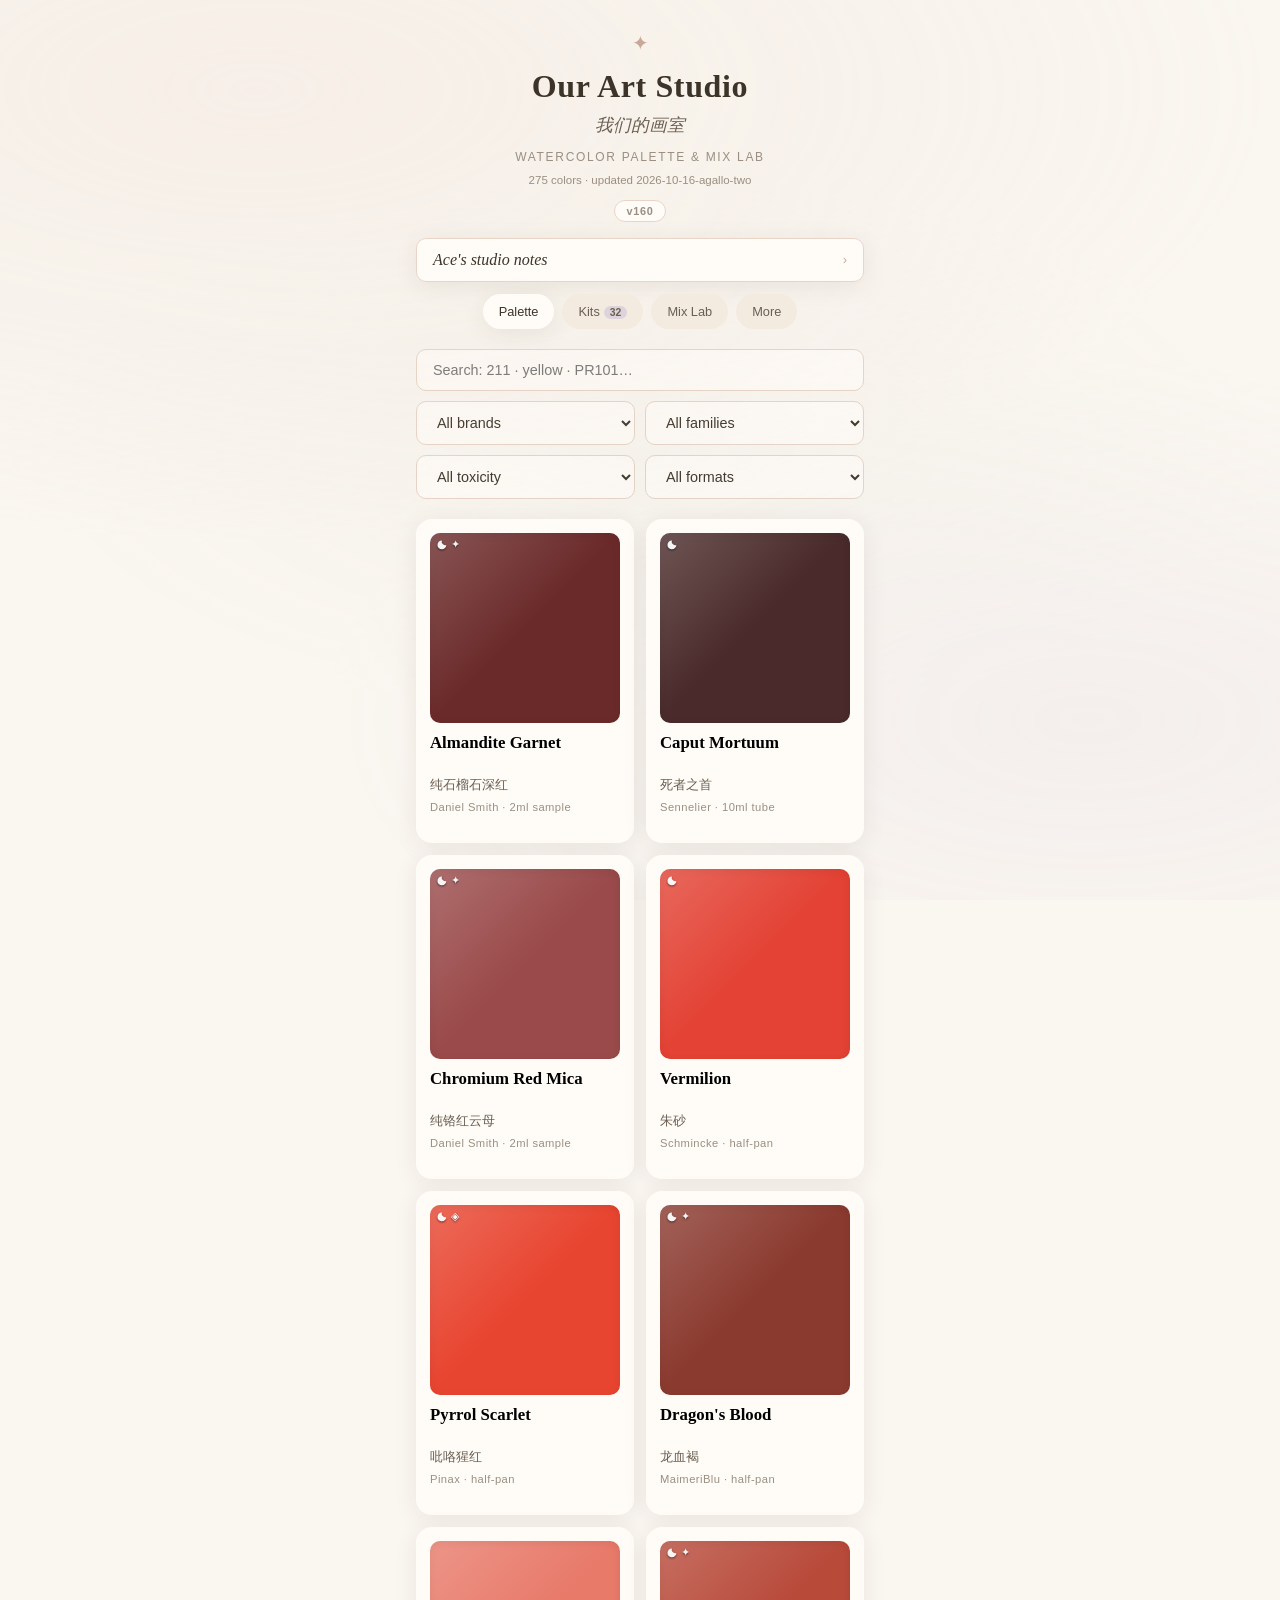
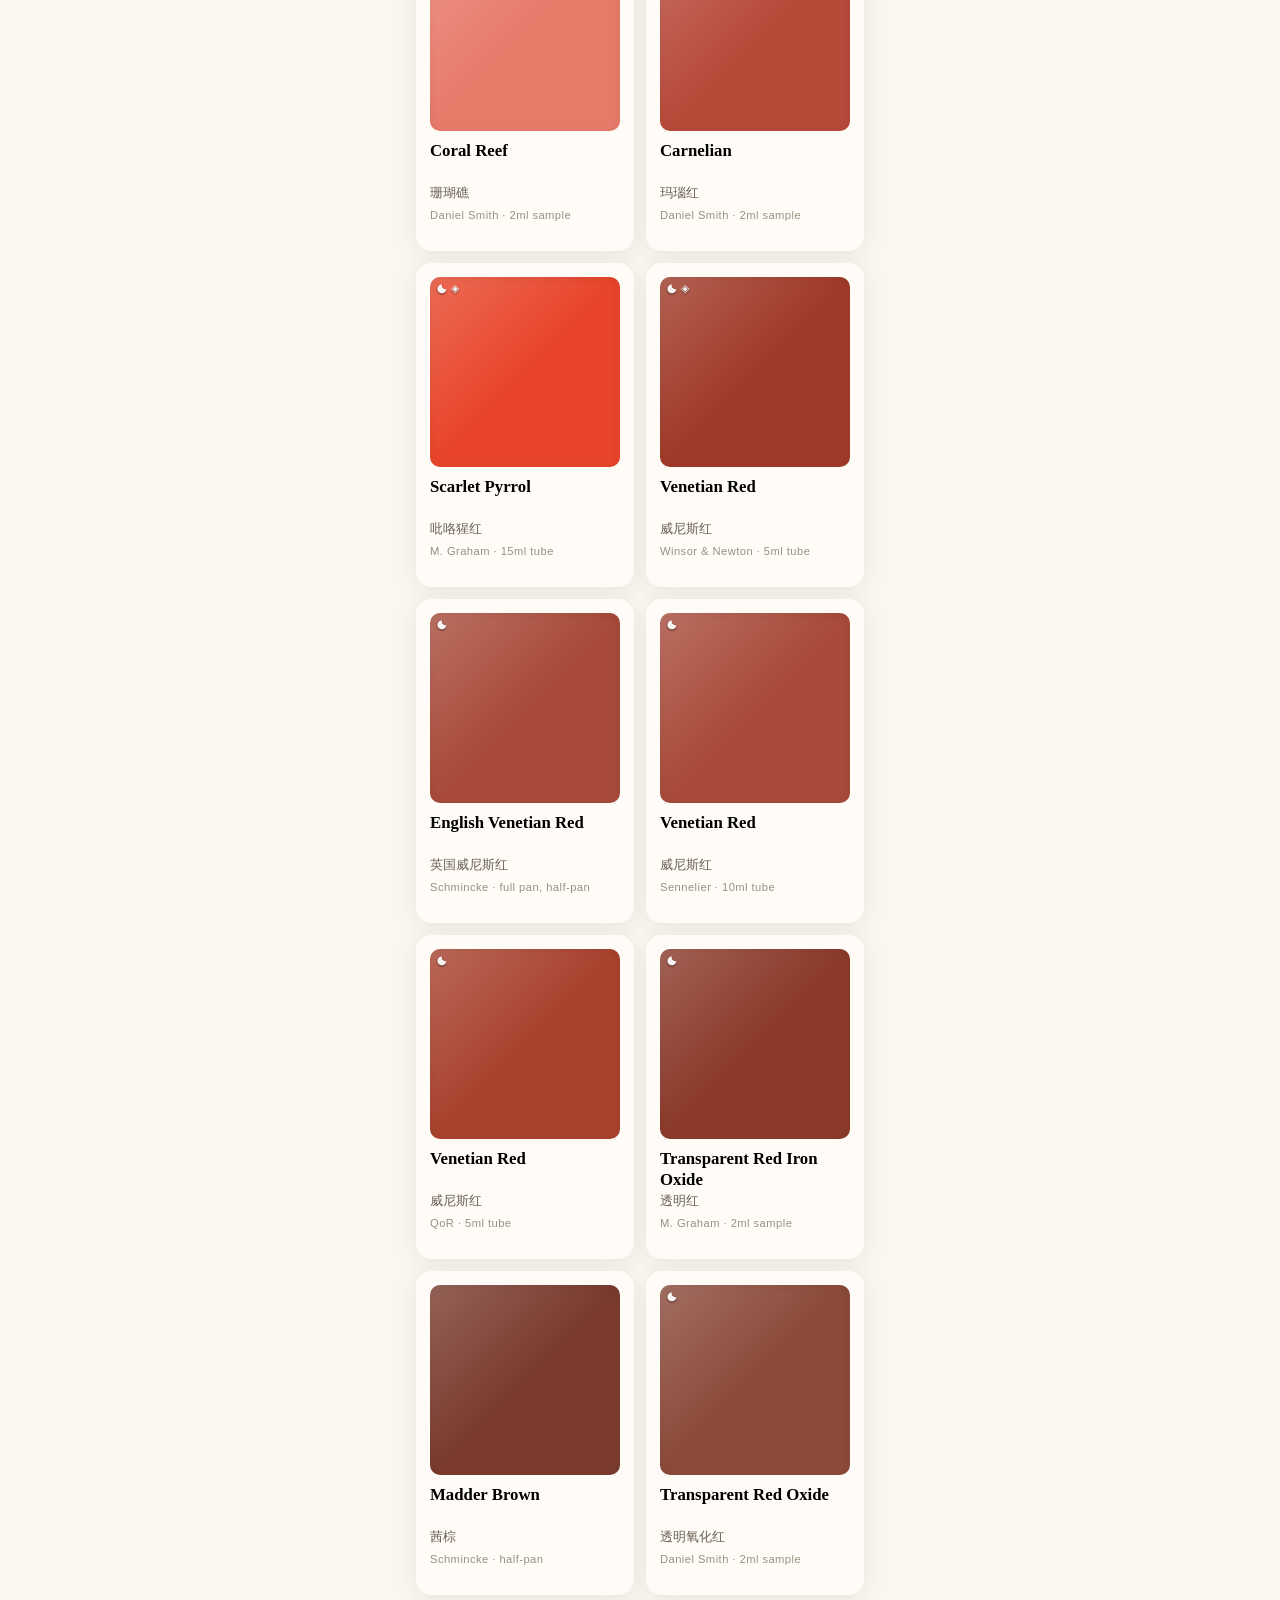
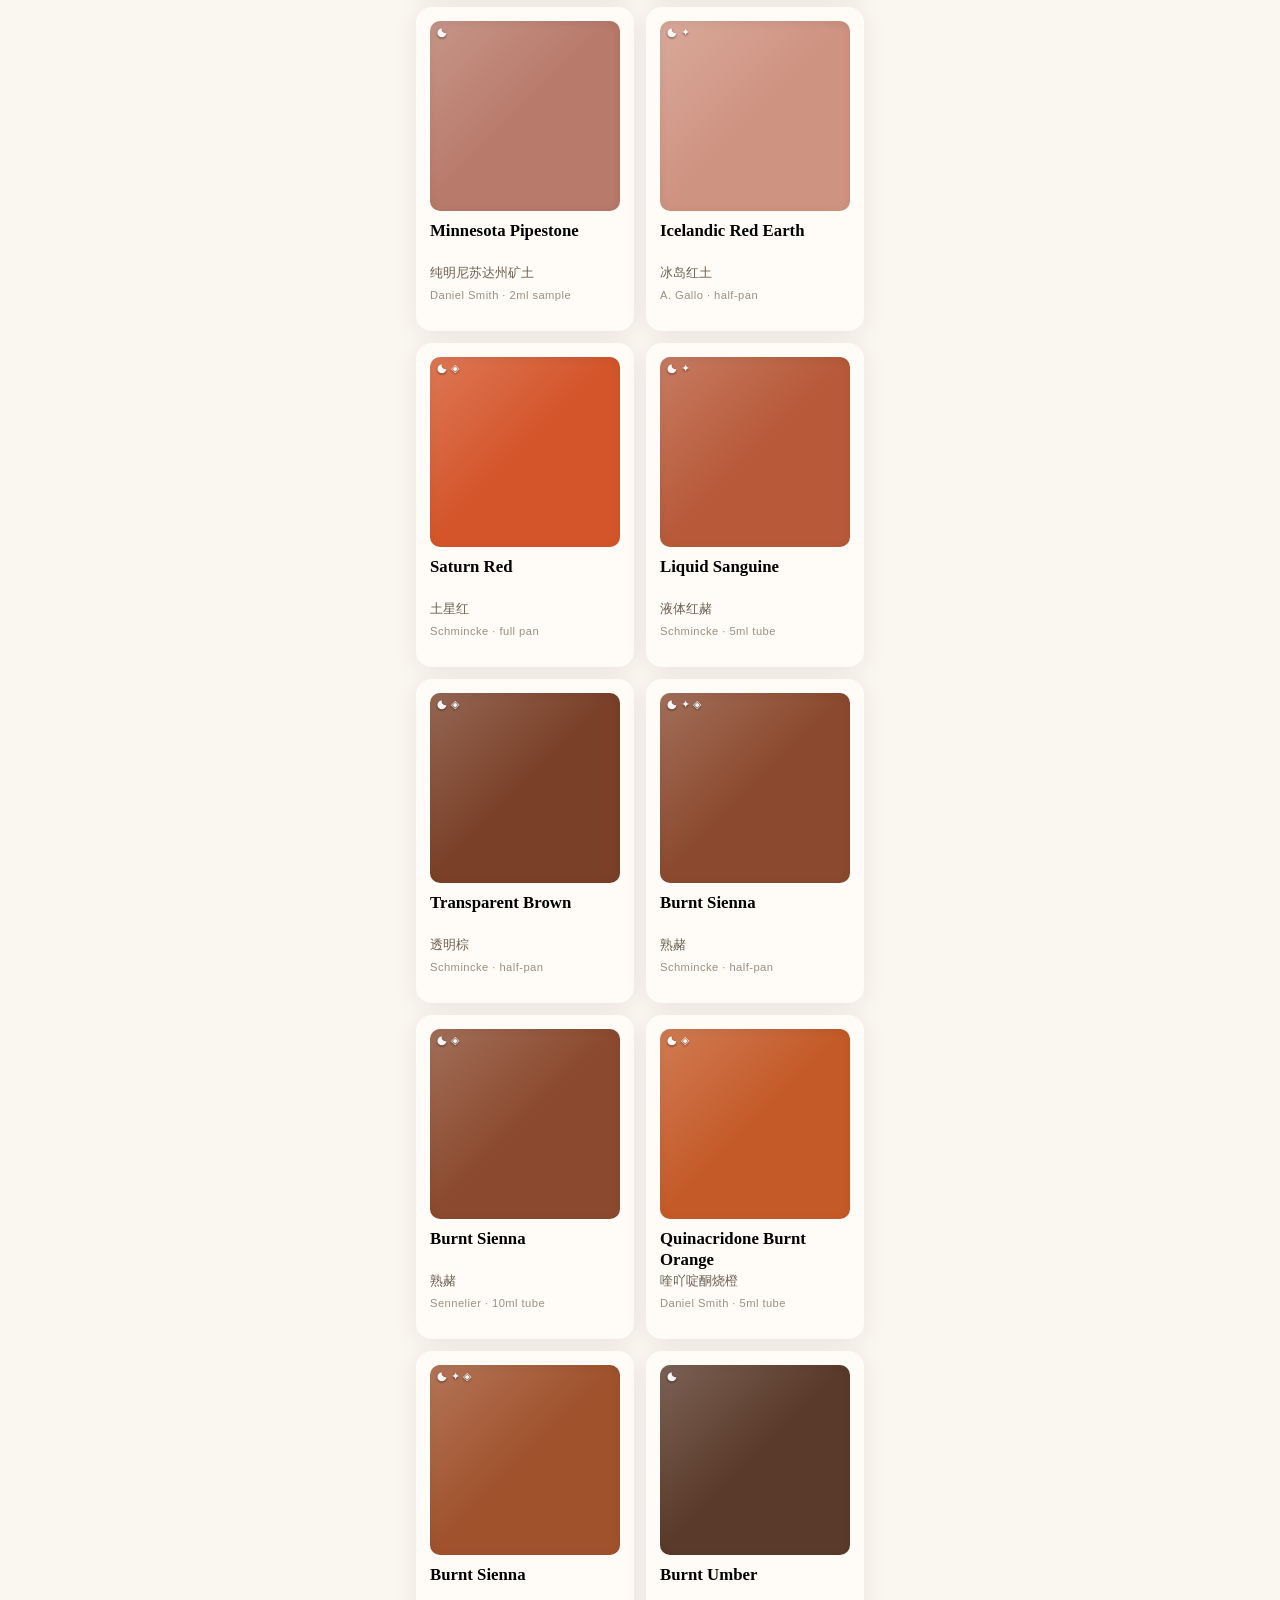
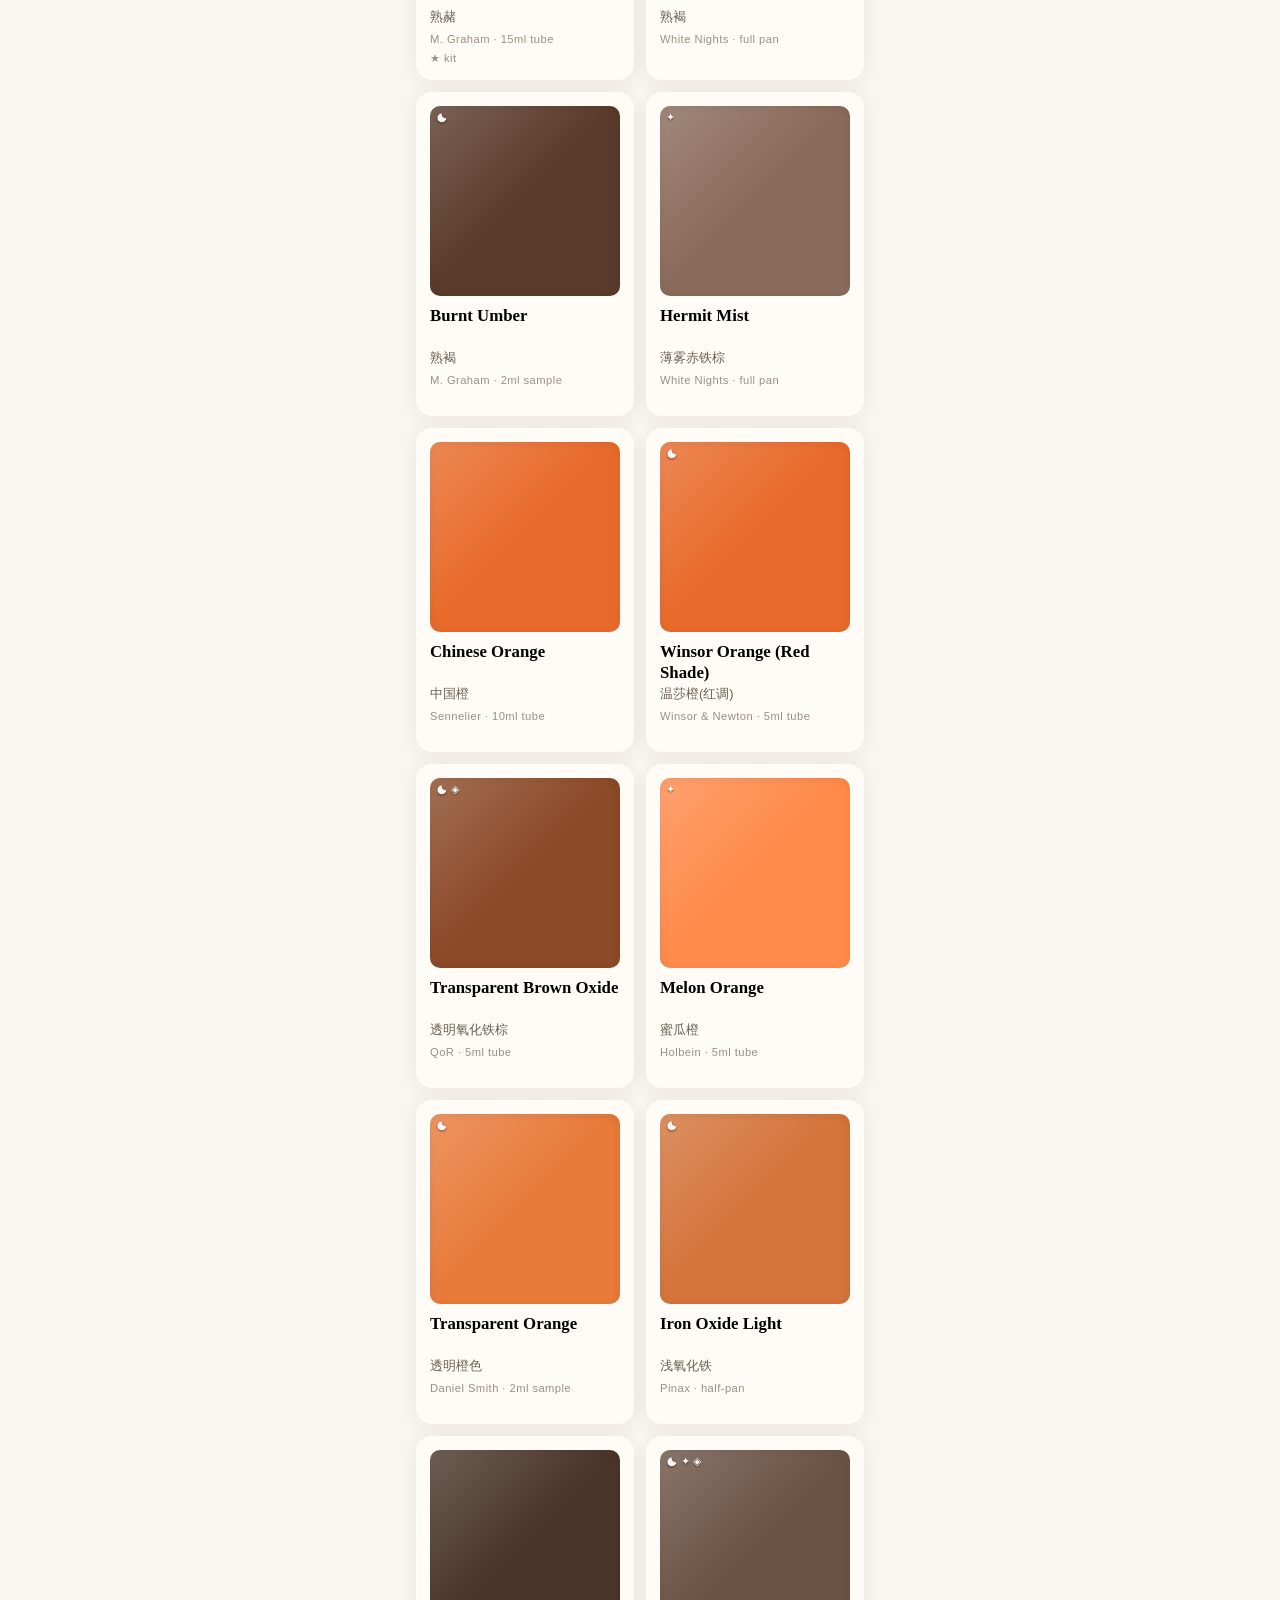
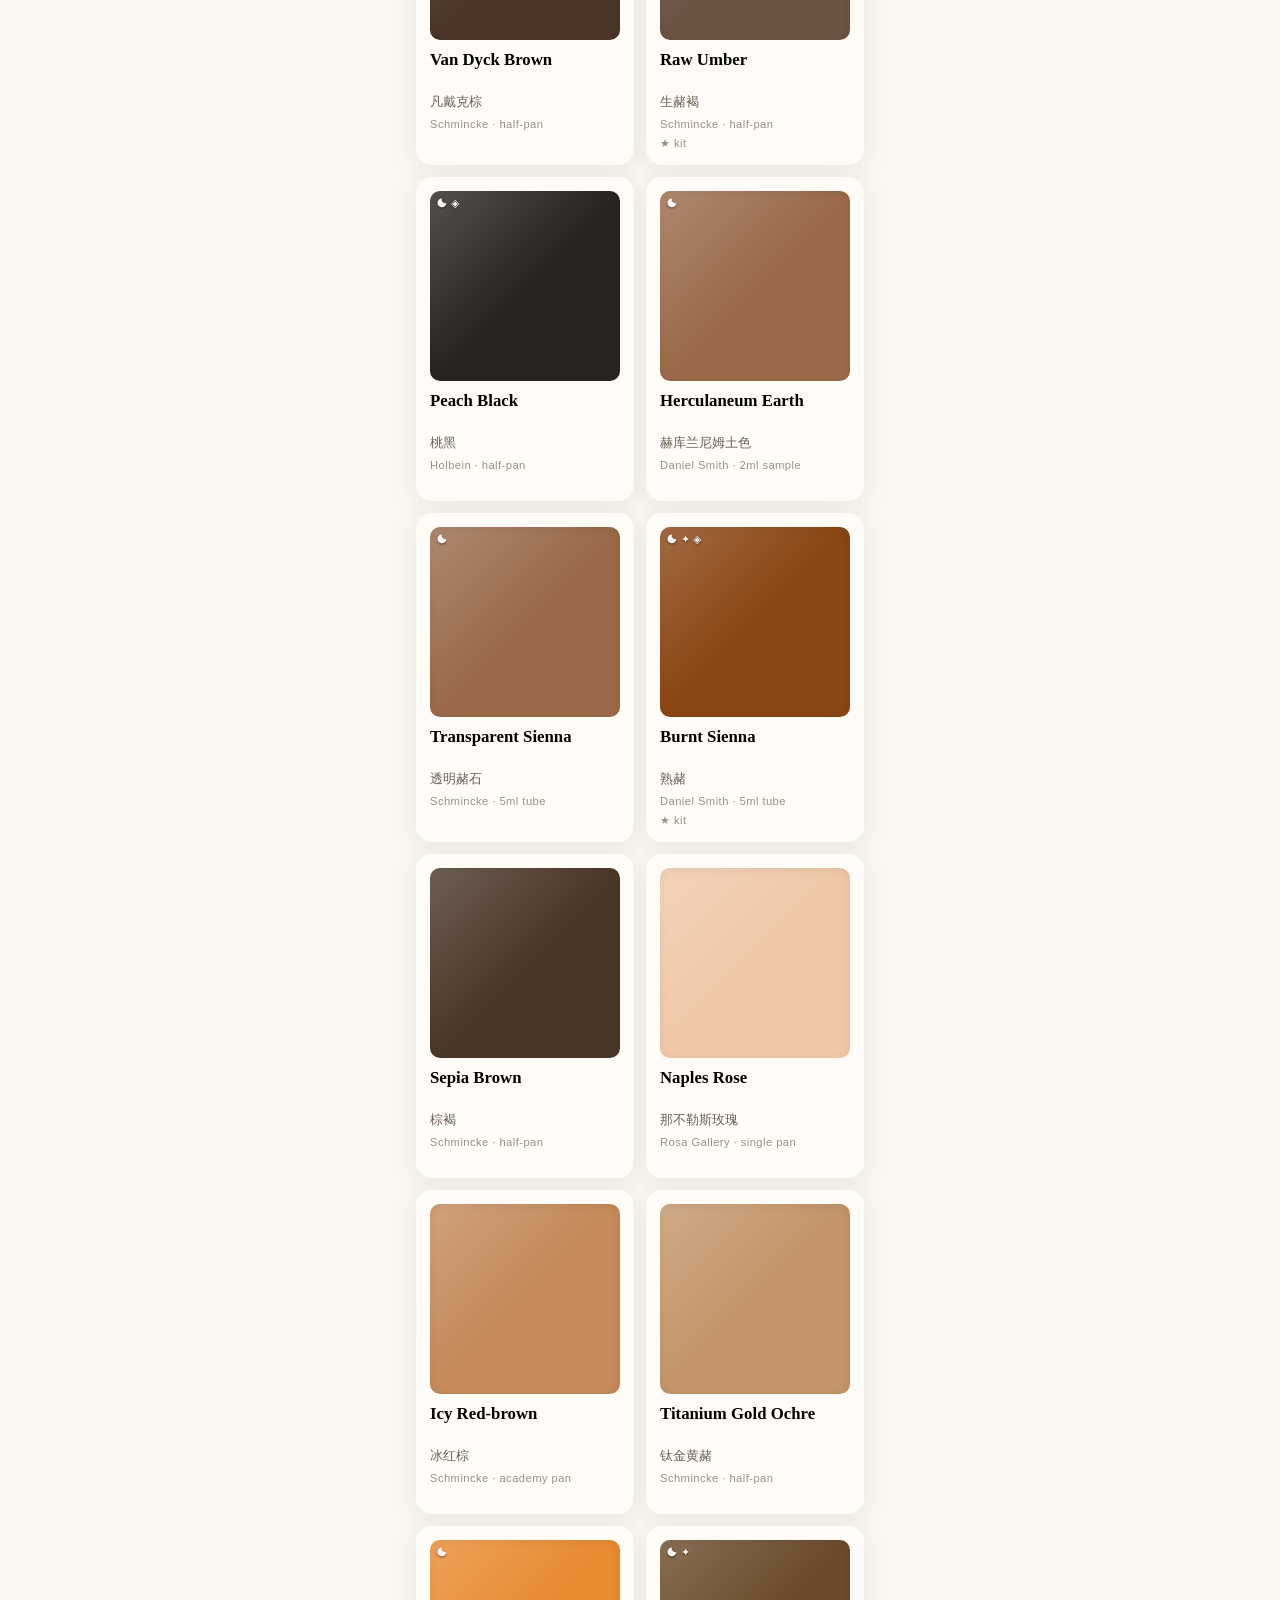
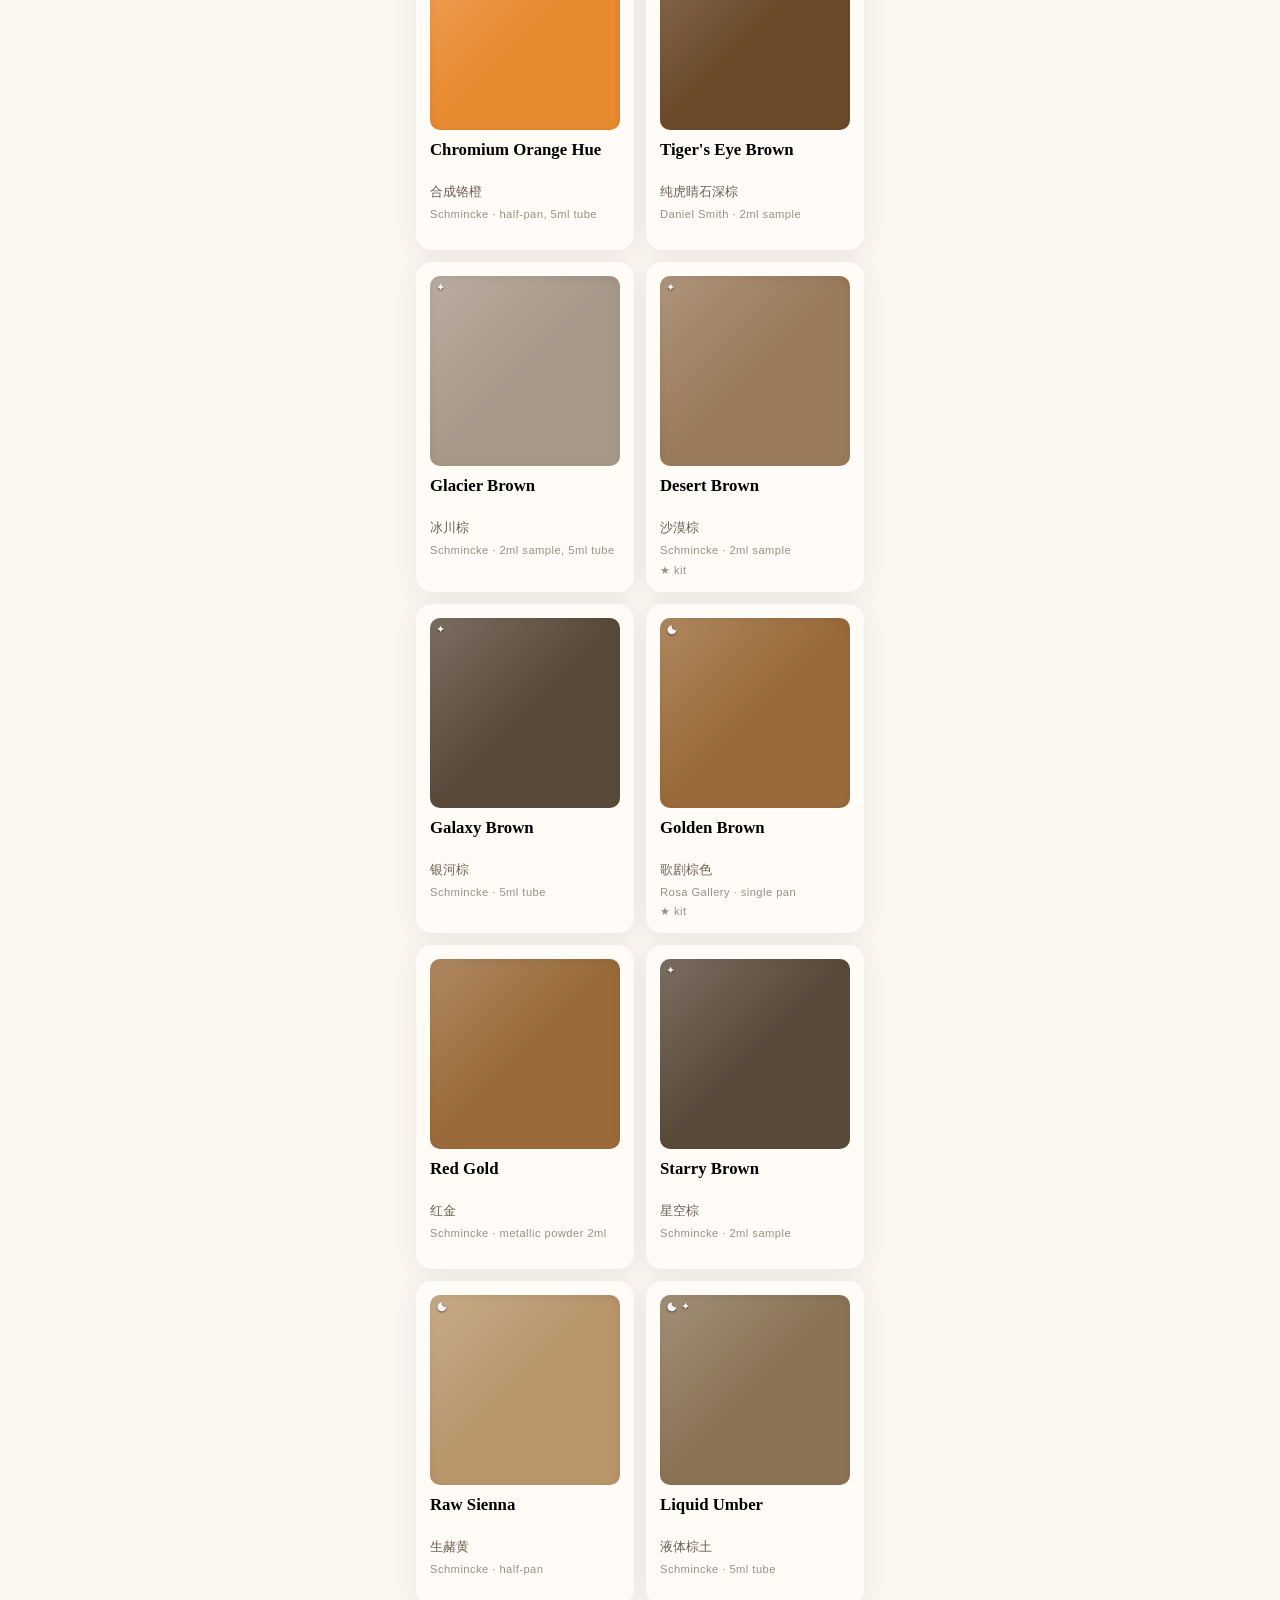
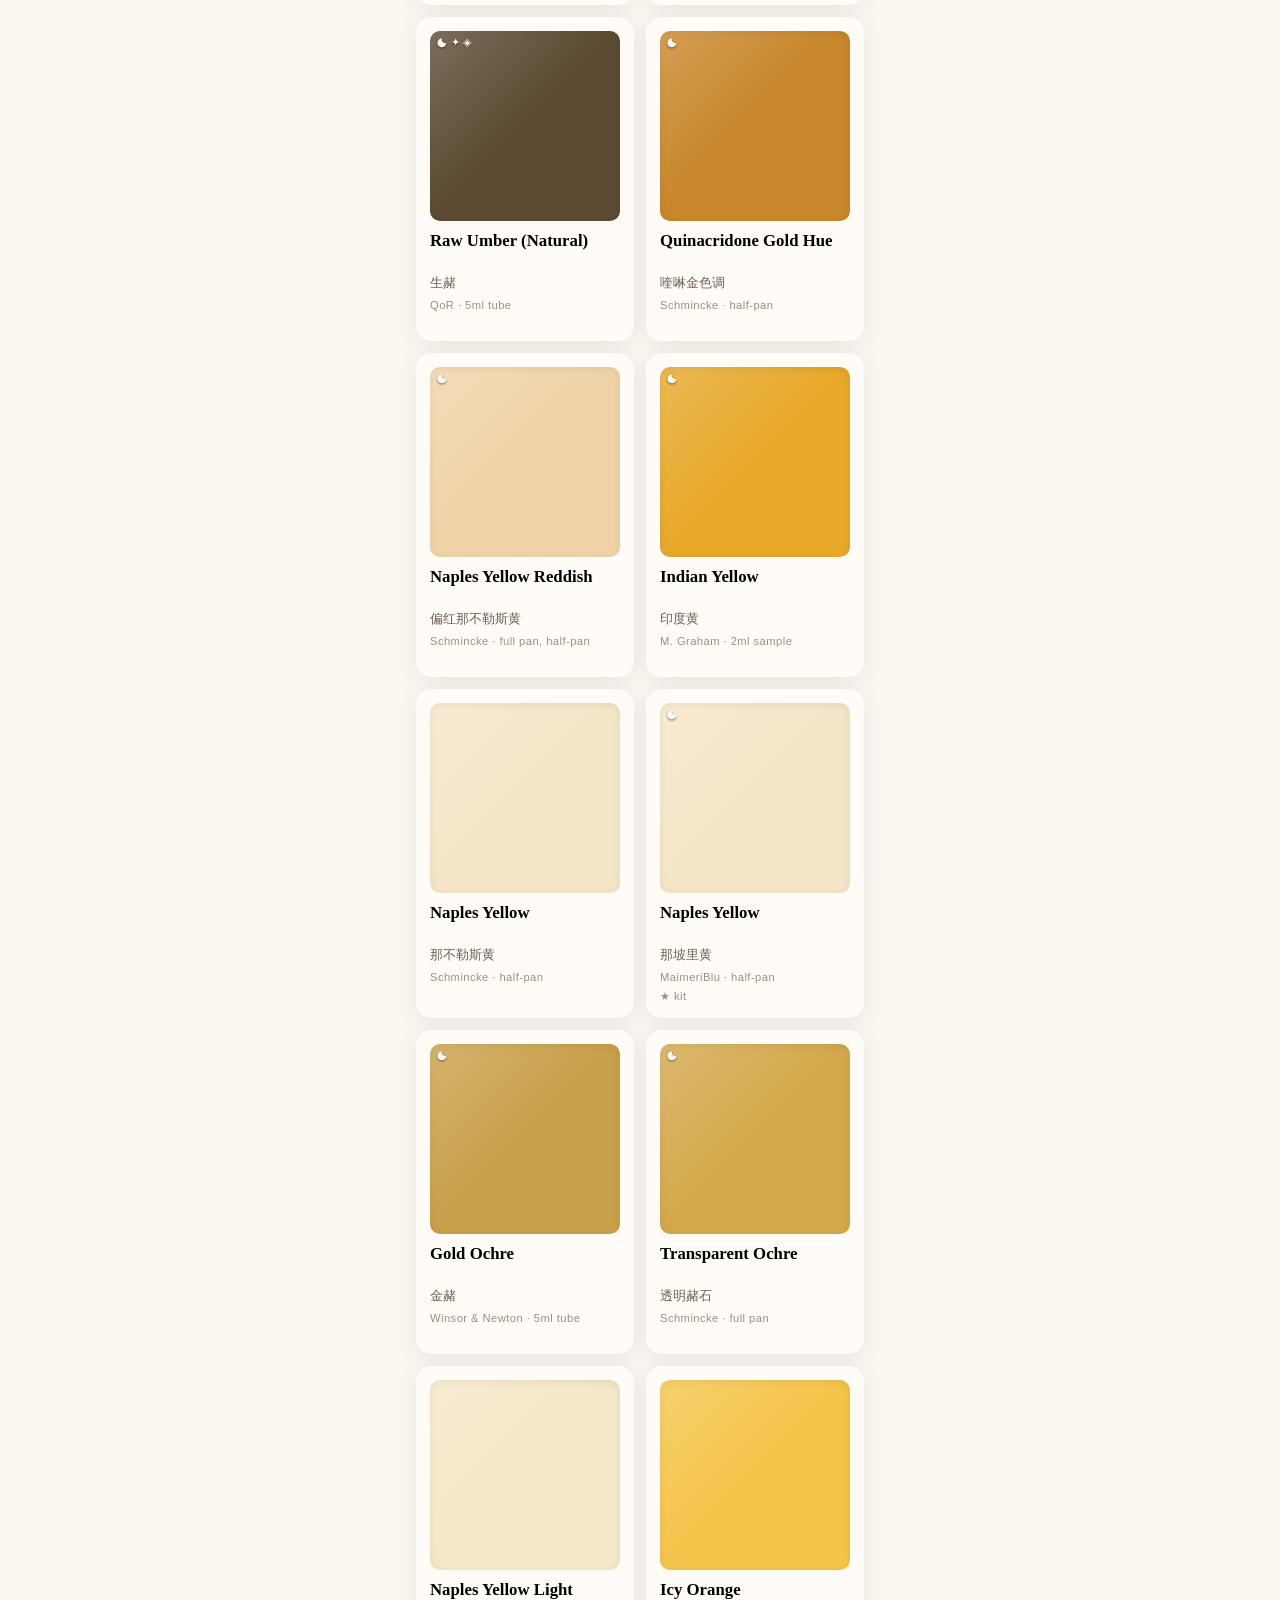
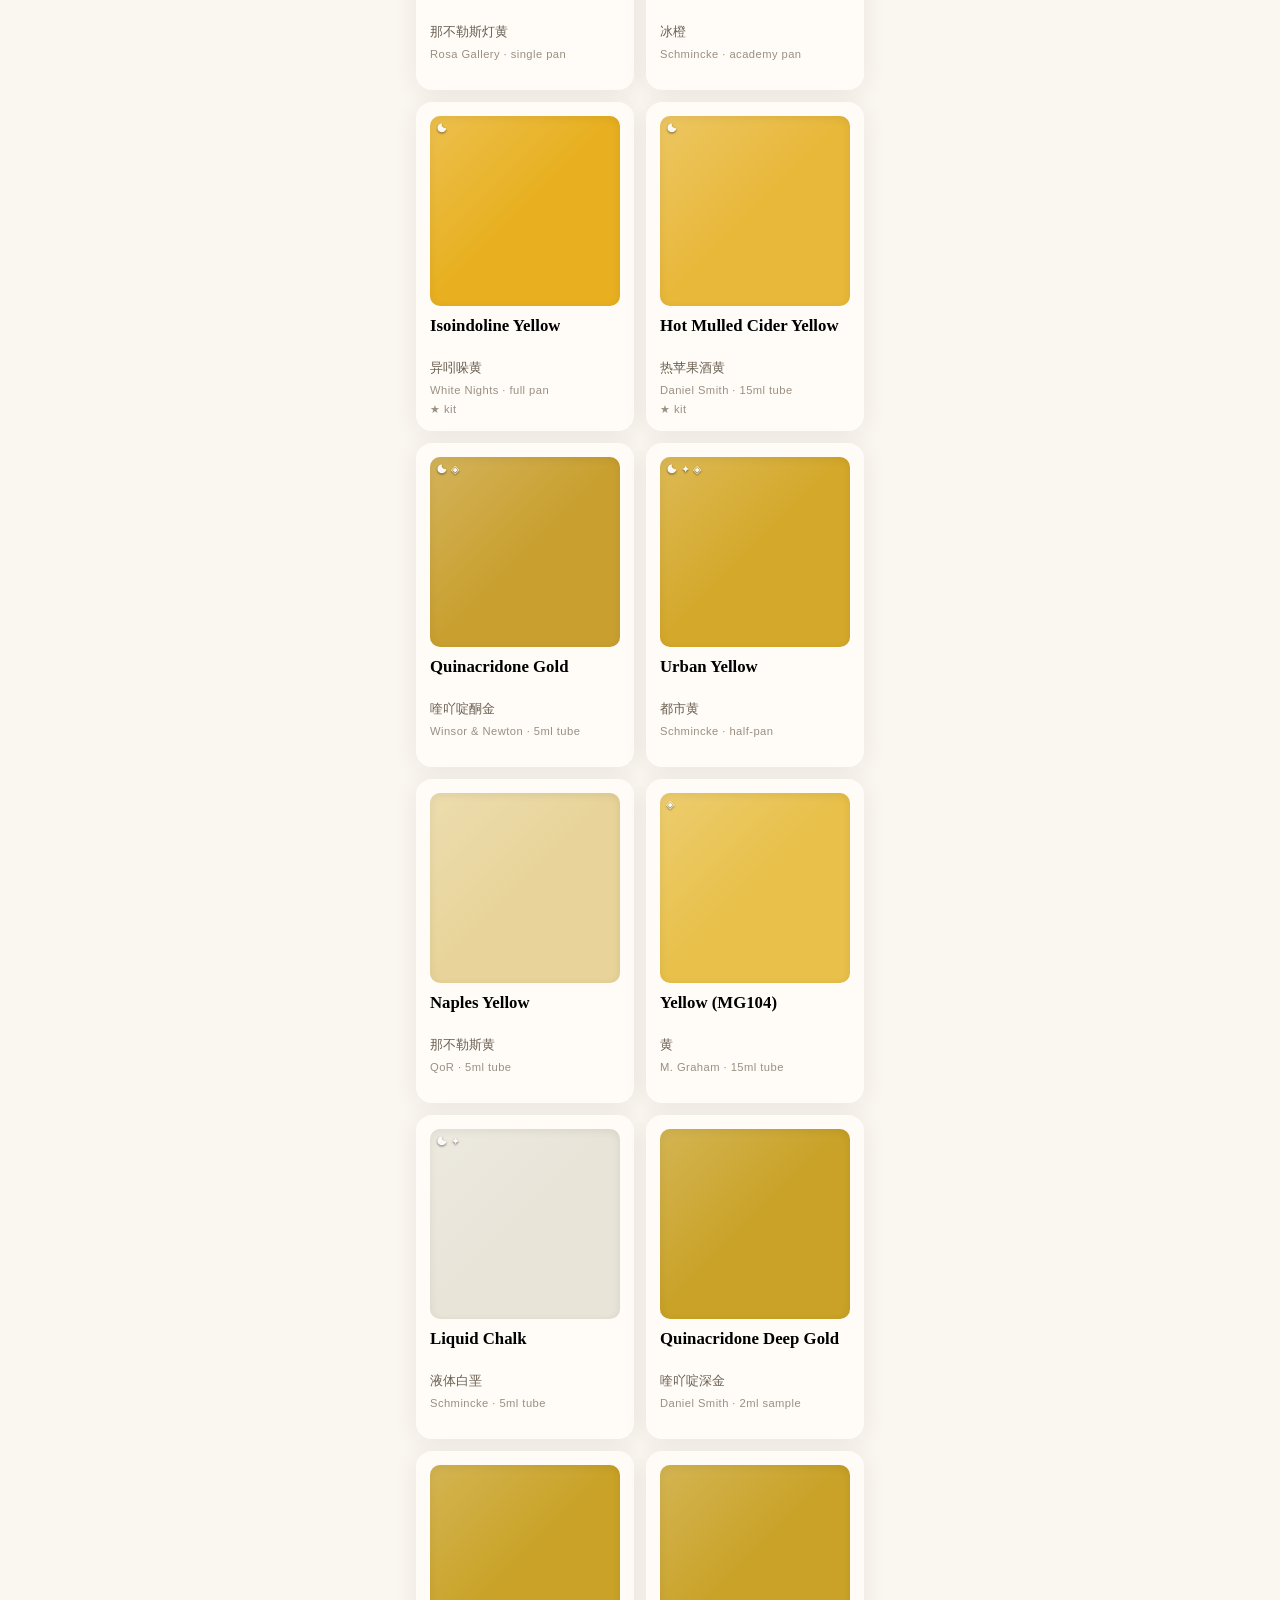
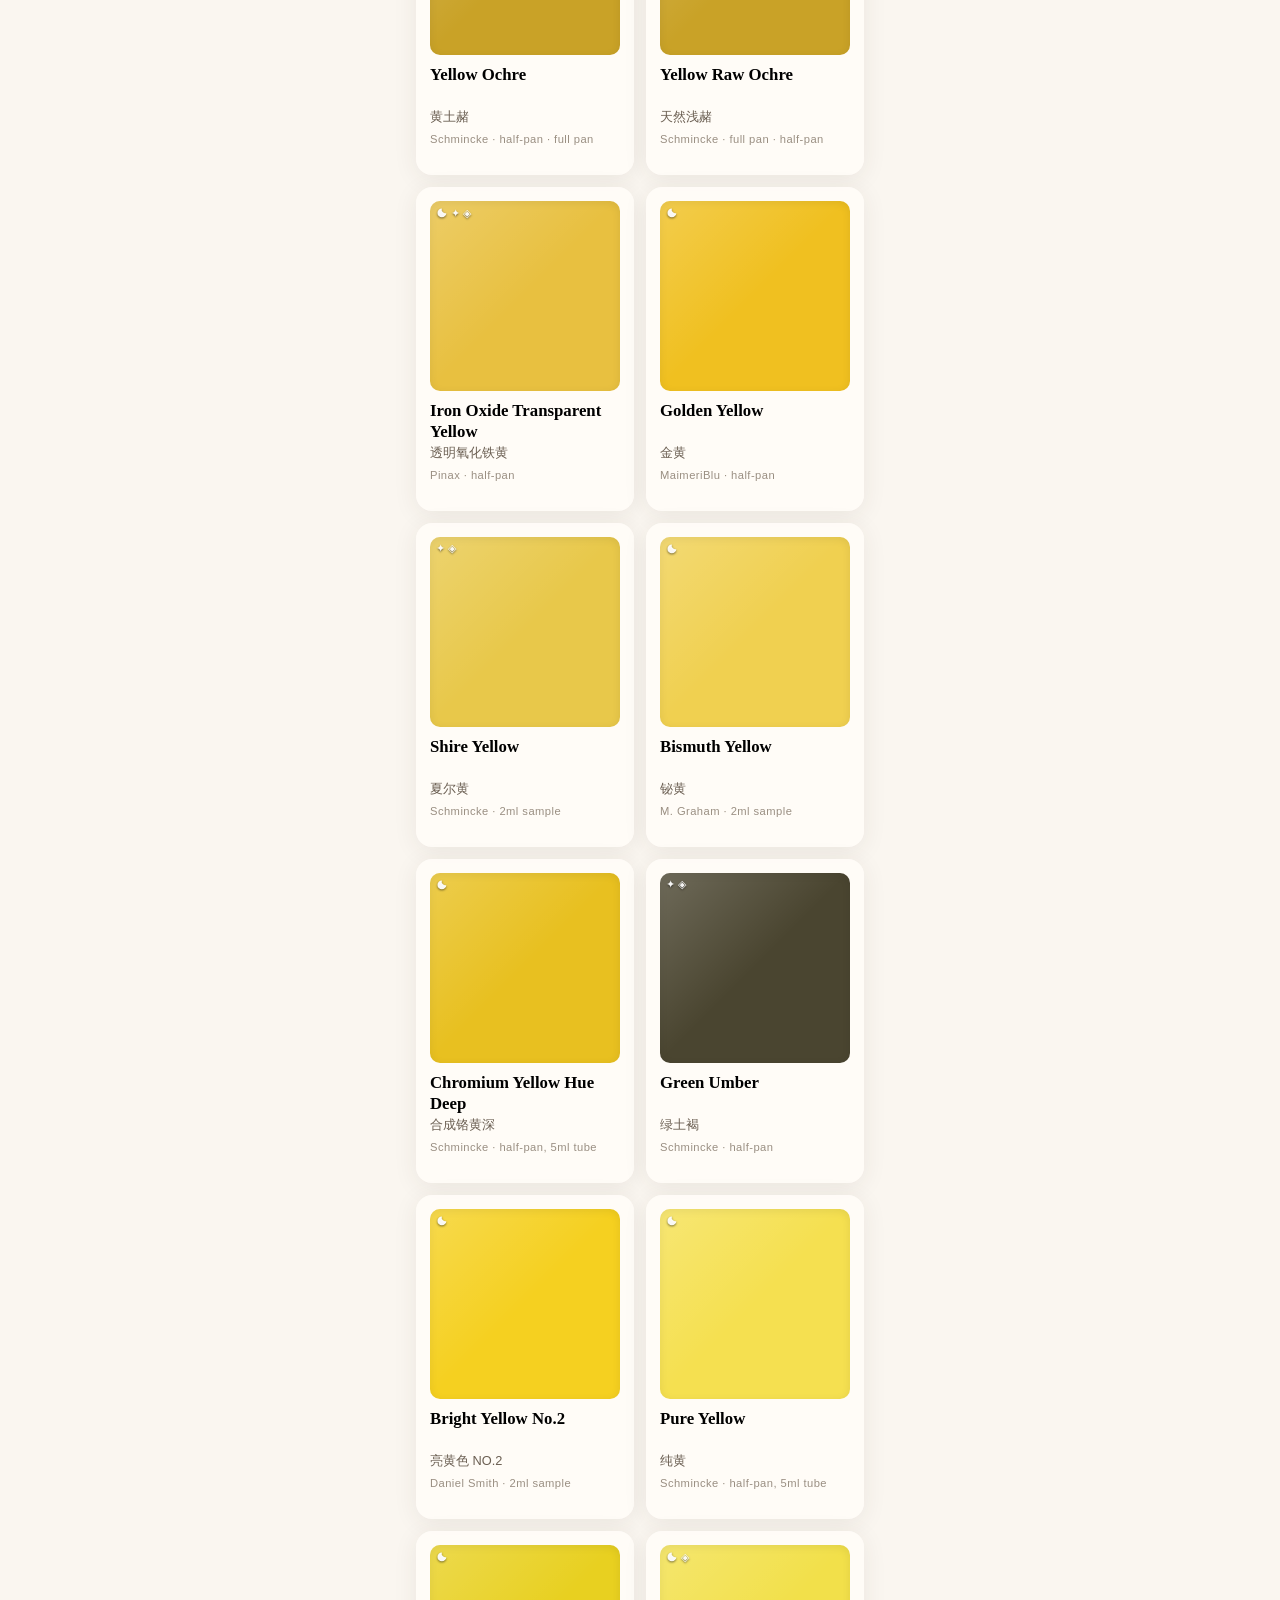
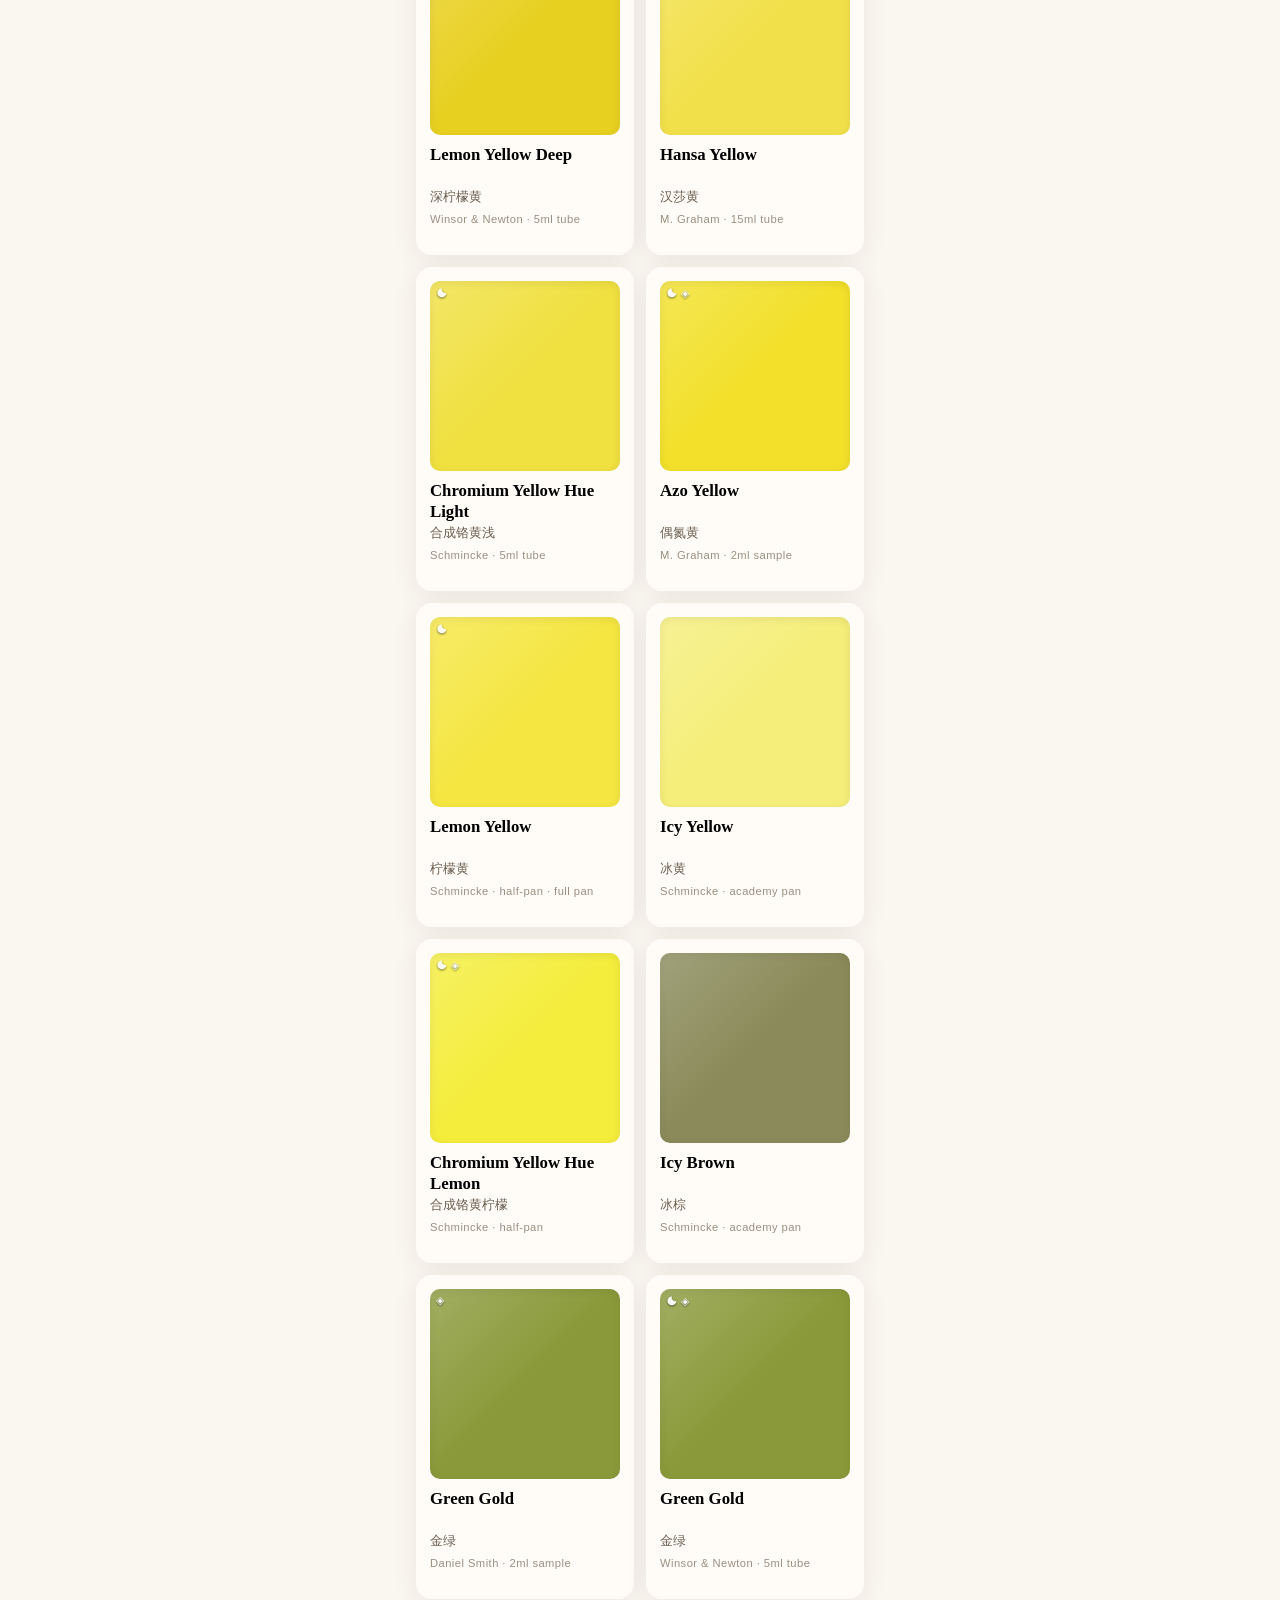
==== index.html @ 0fca6d7f "v160: add A. Gallo Icelandic Red Earth 312 and Notturno 221 Both half pans. Icelandic Red Earth is a" ====
<!DOCTYPE html>
<html lang="en">
<head>
  <meta charset="UTF-8" />
  <meta name="viewport" content="width=device-width, initial-scale=1, viewport-fit=cover" />
  <meta name="theme-color" content="#FAF6F0" />
  <meta name="apple-mobile-web-app-capable" content="yes" />
  <meta name="mobile-web-app-capable" content="yes" />
  <meta name="apple-mobile-web-app-status-bar-style" content="default" />
  <meta http-equiv="Cache-Control" content="no-cache, no-store, must-revalidate" />
  <title>Our Art Studio</title>
  <!-- Force correct base for GitHub project pages + local server -->
  <script>
    (function () {
      // /our-art-studio → /our-art-studio/ so relative js/css/data resolve
      var p = location.pathname;
      if (!p.endsWith("/") && !/\.html?$/i.test(p)) {
        location.replace(p + "/" + location.search + location.hash);
        return;
      }
      // One-time: kill any service worker so a stuck SW cannot pin "Loading studio"
      var FLAG = "oas-disable-sw-v160";
      try {
        if (sessionStorage.getItem(FLAG)) return;
        if (!("serviceWorker" in navigator)) {
          sessionStorage.setItem(FLAG, "1");
          return;
        }
        navigator.serviceWorker.getRegistrations().then(function (regs) {
          var tasks = regs.map(function (r) {
            return r.unregister();
          });
          if (window.caches && caches.keys) {
            tasks.push(
              caches.keys().then(function (keys) {
                return Promise.all(
                  keys.map(function (k) {
                    return caches.delete(k);
                  })
                );
              })
            );
          }
          return Promise.all(tasks).then(function () {
            sessionStorage.setItem(FLAG, "1");
            if (regs.length) location.reload();
          });
        });
      } catch (e) {}
    })();
  </script>
  <link rel="manifest" href="manifest.json" />
  <link rel="apple-touch-icon" href="icons/apple-touch-icon.png" />
  <link rel="icon" type="image/png" sizes="192x192" href="icons/icon-192.png" />
  <link rel="icon" type="image/svg+xml" href="icons/icon.svg" />
  <link rel="stylesheet" href="css/style.css?v=160" />
</head>
<body>
  <p id="stuck-hint" class="load-status" hidden>
    Still stuck?
    <a href="reset.html">Open cache reset</a>
  </p>
  <script>
    setTimeout(function () {
      var s = document.getElementById("load-status");
      var h = document.getElementById("stuck-hint");
      if (s && !s.hidden && h) h.hidden = false;
    }, 5000);
    window.addEventListener("error", function (e) {
      var el = document.getElementById("load-error");
      var st = document.getElementById("load-status");
      if (!el) return;
      el.hidden = false;
      el.textContent =
        "Script error: " +
        (e.message || "unknown") +
        (e.filename ? " (" + e.filename.split("/").pop() + ":" + e.lineno + ")" : "");
      if (st) st.hidden = true;
    });
  </script>

  <div class="paper-texture" aria-hidden="true"></div>
  <div id="toast-host" class="toast-host" aria-live="polite" aria-relevant="additions"></div>
  <div id="confirm-host" class="confirm-host" hidden></div>
  <header class="site-header">
    <div class="studio-mark">✦</div>
    <div class="studio-titles">
      <h1 class="studio-name" id="studio-name">Our Art Studio</h1>
      <p class="studio-name-zh" id="studio-name-zh">我们的画室</p>
    </div>
    <p class="studio-tagline">watercolor palette & mix lab</p>
    <p class="palette-meta" id="palette-meta"></p>
    <button type="button" id="app-version-chip" class="version-chip" title="Tap to fetch the latest studio">v160</button>
  </header>

  <aside class="caveats-banner" id="caveats-banner" aria-label="Studio notes">
    <button type="button" class="caveats-toggle" id="caveats-toggle" aria-expanded="false">
      <span class="caveats-toggle-label">Ace's studio notes</span>
      <span class="caveats-chevron" aria-hidden="true">›</span>
    </button>
    <ul class="caveats-list" id="caveats-list" hidden></ul>
  </aside>

  <p id="load-status" class="load-status">Loading studio…</p>
  <p id="load-error" class="load-error" hidden></p>

  <nav class="tab-nav" role="tablist">
    <button class="tab active" role="tab" aria-selected="true" data-tab="palette">Palette</button>
    <button class="tab" role="tab" aria-selected="false" data-tab="kits">Kits</button>
    <button class="tab" role="tab" aria-selected="false" data-tab="mix">Mix Lab</button>
    <button class="tab" role="tab" aria-selected="false" data-tab="more">More</button>
  </nav>

  <main>
    <!-- Palette -->
    <section id="panel-palette" class="panel active" role="tabpanel">
      <div class="toolbar">
        <label class="search-wrap">
          <span class="sr-only">Search colors</span>
          <input type="search" id="search" placeholder="Search: 211 · yellow · PR101…" autocomplete="off" />
        </label>
        <div class="toolbar-row toolbar-row-filters">
          <select id="brand-filter" aria-label="Filter by brand">
            <option value="">All brands</option>
          </select>
          <select id="family-filter" aria-label="Filter by color family">
            <option value="">All families</option>
          </select>
          <select id="toxicity-filter" aria-label="Filter by toxicity level">
            <option value="">All toxicity</option>
            <option value="low">Low</option>
            <option value="medium">Medium</option>
            <option value="high">High</option>
          </select>
          <select id="format-filter" aria-label="Filter by format">
            <option value="">All formats</option>
          </select>
        </div>
      </div>
      <div id="palette-grid" class="palette-grid"></div>
    </section>

    <!-- Kits (physical tins) -->
    <section id="panel-kits" class="panel" role="tabpanel" hidden>
      <p class="section-hint">Small tins for home, office, travel — build like the real box, arrange by spectrum to learn.</p>
      <div class="kits-toolbar">
        <div class="kit-switcher" id="kit-switcher">
          <button
            type="button"
            id="kit-switcher-btn"
            class="kit-switcher-btn"
            aria-haspopup="listbox"
            aria-expanded="false"
            aria-controls="kit-switcher-panel"
            aria-label="Select kit"
          >
            Select kit
          </button>
          <div
            id="kit-switcher-panel"
            class="kit-switcher-panel"
            hidden
            role="listbox"
            aria-label="Your kits"
          ></div>
        </div>
        <button type="button" id="kit-add-btn" class="btn-ghost btn-compact">+ New kit</button>
      </div>

      <div id="kit-workspace" class="kit-workspace" hidden>
        <div id="kit-guidance" class="kit-guidance" hidden>
          <span class="kit-notes-label">Build guide</span>
          <p id="kit-guidance-text" class="kit-guidance-text"></p>
        </div>

        <div class="kit-wheel-section">
          <h3 class="kit-wheel-title">Mix wheel</h3>
          <div class="kit-wheel-stage" id="kit-wheel-stage">
            <div class="kit-wheel-disc" aria-hidden="true"></div>
            <div class="kit-wheel-center" id="kit-wheel-center">
              <span class="kit-wheel-center-swatch" id="kit-wheel-mix-swatch"></span>
              <span class="kit-wheel-center-label" id="kit-wheel-mix-label">Mix</span>
            </div>
            <button type="button" class="kit-wheel-handle kit-wheel-handle--a" id="kit-wheel-handle-a" aria-label="Color A">A</button>
            <button type="button" class="kit-wheel-handle kit-wheel-handle--b" id="kit-wheel-handle-b" aria-label="Color B">B</button>
          </div>
          <div class="kit-wheel-readout">
            <p id="kit-wheel-a-line" class="kit-wheel-line"><span class="kit-wheel-tag">A</span> <span id="kit-wheel-a-name">—</span></p>
            <p id="kit-wheel-b-line" class="kit-wheel-line"><span class="kit-wheel-tag">B</span> <span id="kit-wheel-b-name">—</span></p>
            <p id="kit-wheel-note" class="kit-wheel-note" hidden></p>
          </div>
        </div>

        <div id="kit-tin" class="kit-tin" aria-label="Kit wells"></div>
        <div class="kit-tin-footer">
          <p id="kit-tin-hint" class="kit-tin-hint">Spectrum · 6 / row · tap = A/B · hold = edit · + = fill</p>
          <button type="button" id="kit-edit-done" class="btn-ghost btn-compact kit-edit-done" hidden>Done</button>
        </div>

        <!-- Auto kit portrait + locked personal note (under Add well) -->
        <section id="kit-note-card" class="kit-note-card" aria-label="Kit note">
          <button type="button" id="kit-note-toggle" class="kit-note-toggle" aria-expanded="true" aria-controls="kit-note-body">
            <span class="kit-note-toggle-label">Kit note</span>
            <span class="kit-note-toggle-chevron" aria-hidden="true">▾</span>
          </button>
          <div id="kit-note-body" class="kit-note-body">
            <div id="kit-note-tags" class="kit-note-tags" hidden></div>
            <dl class="kit-note-dl">
              <div class="kit-note-row">
                <dt>Brands</dt>
                <dd id="kit-note-brands">—</dd>
              </div>
              <div class="kit-note-row">
                <dt>Character</dt>
                <dd id="kit-note-character">—</dd>
              </div>
              <div class="kit-note-row">
                <dt>Suits</dt>
                <dd id="kit-note-suits">—</dd>
              </div>
              <div class="kit-note-row">
                <dt>Watch-outs</dt>
                <dd id="kit-note-watch">—</dd>
              </div>
            </dl>
            <p id="kit-note-ace" class="kit-note-ace"></p>
            <label class="kit-note-personal-label" for="kit-note-personal">
              Your note
              <span class="kit-note-personal-hint">Yours alone — never overwritten by Ace</span>
            </label>
            <textarea
              id="kit-note-personal"
              class="kit-note-personal"
              rows="3"
              placeholder="e.g. office travel tin · don’t forget paper towels…"
              autocomplete="off"
            ></textarea>
          </div>
        </section>

        <!-- Ace’s palette read — hybrid coach while building; review when solid -->
        <section id="palette-read" class="palette-read" hidden aria-label="Ace’s palette read">
          <button
            type="button"
            id="palette-read-toggle"
            class="palette-read-toggle"
            aria-expanded="false"
            aria-controls="palette-read-body"
          >
            <span class="palette-read-toggle-main">
              <span class="palette-read-label">Ace’s palette read</span>
              <span id="palette-read-status" class="palette-read-status"></span>
            </span>
            <span class="palette-read-toggle-chevron" aria-hidden="true">▾</span>
          </button>
          <div id="palette-read-body" class="palette-read-body" hidden>
            <div id="palette-read-prose" class="palette-read-prose"></div>
            <div id="palette-read-suggestions" class="palette-read-suggestions" hidden></div>
          </div>
        </section>

        <!-- Water lab: ladder practice (Phase 3a) -->
        <details id="water-lab" class="kit-fold water-lab" aria-label="Water lab">
          <summary class="kit-fold-summary">
            <span class="kit-fold-copy">
              <span class="water-lab-title">Water lab</span>
              <span class="water-lab-sub">Same pan, four loads. Dictionary in a pop-up.</span>
            </span>
            <span class="kit-fold-chevron" aria-hidden="true">▾</span>
          </summary>
          <div class="kit-fold-body">
            <div id="water-lab-empty" class="water-lab-empty" hidden>
              Add a pan to this kit first — then pick one and climb the ladder.
            </div>
            <div id="water-lab-body" class="water-lab-body">
              <label class="water-lab-pick-label" for="water-lab-color">
                Practice color
                <select id="water-lab-color" class="water-lab-color-select" aria-label="Color for water ladder"></select>
              </label>
              <div id="water-lab-swatch-row" class="water-lab-swatch-row" role="list" aria-label="Water ladder targets"></div>
              <p id="water-lab-tip" class="water-lab-tip"></p>
              <button type="button" id="water-lab-to-class" class="btn-ghost btn-compact">Ace’s Mini Class · water loads</button>
            </div>
          </div>
        </details>

        <!-- Wet-in-wet: two-pan soft vs hard edge (uses Mix wheel A/B) -->
        <details id="wet-lab" class="kit-fold water-lab wet-lab" aria-label="Wet-in-wet practice">
          <summary class="kit-fold-summary">
            <span class="kit-fold-copy">
              <span class="water-lab-title">Wet-in-wet</span>
              <span class="water-lab-sub">Two pans from the Mix wheel — soft bloom vs hard edge.</span>
            </span>
            <span class="kit-fold-chevron" aria-hidden="true">▾</span>
          </summary>
          <div class="kit-fold-body">
            <div id="wet-lab-empty" class="water-lab-empty" hidden>
              Tap two colors on Spectrum to set <strong>A</strong> and <strong>B</strong> on the Mix wheel, then come back here.
            </div>
            <div id="wet-lab-body" class="water-lab-body">
              <div class="wet-lab-pair" id="wet-lab-pair" aria-live="polite"></div>
              <div class="wet-lab-demos" aria-hidden="true">
                <div class="wet-lab-demo">
                  <div class="wet-lab-demo-swatch" id="wet-lab-demo-soft">
                    <span class="wet-lab-demo-fill"></span>
                  </div>
                  <span class="wet-lab-demo-label">Soft edge</span>
                </div>
                <div class="wet-lab-demo">
                  <div class="wet-lab-demo-swatch" id="wet-lab-demo-hard">
                    <span class="wet-lab-demo-fill wet-lab-demo-fill--a"></span>
                    <span class="wet-lab-demo-fill wet-lab-demo-fill--b"></span>
                  </div>
                  <span class="wet-lab-demo-label">Hard edge</span>
                </div>
              </div>
              <ol id="wet-lab-drills" class="water-lab-steps wet-lab-drills"></ol>
              <p id="wet-lab-tip" class="water-lab-tip"></p>
              <button type="button" id="wet-lab-scroll-wheel" class="btn-ghost btn-compact">Scroll to Mix wheel</button>
            </div>
          </div>
        </details>

        <!-- Kit curriculum: 2–3 micro-exercises from this tin -->
        <details id="kit-curriculum" class="kit-fold kit-curriculum" aria-label="Practice card">
          <summary class="kit-fold-summary">
            <span class="kit-fold-copy">
              <span class="water-lab-title">Practice card</span>
              <span class="water-lab-sub">One skill + two mini studies from this tin.</span>
            </span>
            <span class="kit-fold-chevron" aria-hidden="true">▾</span>
          </summary>
          <div class="kit-fold-body">
            <div class="kit-fold-toolbar">
              <button type="button" id="kit-practice-shuffle" class="btn-ghost btn-compact">Shuffle practice</button>
            </div>
            <div id="kit-curriculum-empty" class="water-lab-empty" hidden>
              Add a few pans and I’ll write you a tiny curriculum.
            </div>
            <ol id="kit-curriculum-list" class="kit-curriculum-list"></ol>
          </div>
        </details>

        <!-- Creative Fun: freer challenge after concrete practice -->
        <details class="kit-fold creative-fun" id="creative-fun" aria-label="Creative Fun challenge">
          <summary class="kit-fold-summary">
            <span class="kit-fold-copy">
              <span class="water-lab-title">Creative Fun</span>
              <span class="water-lab-sub">Three colors from kits you can actually reach.</span>
            </span>
            <span class="kit-fold-chevron" aria-hidden="true">▾</span>
          </summary>
          <div class="kit-fold-body">
            <div class="kit-fold-toolbar">
              <button type="button" id="creative-shuffle" class="btn-ghost btn-compact">Shuffle</button>
            </div>
          <div class="creative-controls">
            <div class="creative-field creative-field--kits">
              <span class="creative-field-label" id="creative-kit-label">Kits</span>
              <button type="button" id="creative-kit-dd-btn" class="creative-dd-btn" aria-haspopup="listbox" aria-expanded="false" aria-labelledby="creative-kit-label">
                Home
              </button>
              <div id="creative-kit-dd" class="creative-dd-panel" hidden role="listbox" aria-multiselectable="true" aria-labelledby="creative-kit-label"></div>
            </div>
            <label class="creative-field">
              <span class="creative-field-label">Mode</span>
              <select id="creative-mode-select" class="creative-select" aria-label="Challenge style">
                <option value="play" selected>Play</option>
                <option value="mix">Mix practice</option>
                <option value="temp">Warm + cool</option>
                <option value="complement">Complement</option>
              </select>
            </label>
          </div>
          <div id="creative-swatches" class="todays-swatches"></div>
          <p id="creative-names" class="todays-names"></p>
          <p id="creative-status" class="creative-status"></p>
          <button type="button" id="creative-to-mix" class="btn-ghost btn-compact creative-to-mix">Send trio to Mix Lab</button>
          </div>
        </details>

        <!-- Rarely used once a kit is built — live at end of scroll -->
        <footer class="kit-actions kit-actions--footer" aria-label="Kit management">
          <button type="button" id="kit-arrange-btn" class="btn-ghost btn-compact">Arrange spectrum</button>
          <button type="button" id="kit-rename-btn" class="btn-ghost btn-compact">Rename</button>
          <button type="button" id="kit-delete-btn" class="btn-ghost btn-compact kit-delete-btn">Delete</button>
        </footer>
      </div>
      <p id="kit-empty-state" class="empty-state">No kits yet — tap + New kit.</p>
    </section>

    <dialog id="water-dict-sheet" class="water-dict-sheet" aria-labelledby="water-dict-title">
      <div class="water-dict-inner">
        <h2 id="water-dict-title" class="water-dict-title">Tea · milk · cream · butter</h2>
        <p class="water-dict-lead">Same hue, more pigment. Cheat-sheet — you’re still in Water lab.</p>
        <ol class="water-dict-list">
          <li><strong>Tea</strong> — Mostly water, a breath of pigment. Tinted water, not “light paint.”</li>
          <li><strong>Milk</strong> — Still transparent — paper glow shows through. First washes, sky bases.</li>
          <li><strong>Cream</strong> — Paint and water share the brush. Mid-values, still movable for a moment.</li>
          <li><strong>Butter</strong> — Pigment-rich, little free water. Darks and accents. Easy to overdo if the paper is still shiny.</li>
        </ol>
        <ul class="water-dict-flags">
          <li><strong>✦ Granulating</strong> — tea and milk show texture best; don’t scrub butter into mud.</li>
          <li><strong>Staining</strong> — tea is your friend for first layers; butter won’t lift clean later.</li>
          <li><strong>◈ Mixer</strong> — try the ladder, then mix a neighbor at milk strength only.</li>
        </ul>
        <button type="button" id="water-dict-got-it" class="btn-primary water-dict-got-it">Got it</button>
      </div>
    </dialog>

    <!-- Kit color picker sheet (tap dimmed backdrop to close) -->
    <dialog id="kit-picker-sheet" class="detail-sheet kit-picker-sheet">
      <div class="sheet-inner kit-picker-inner">
        <header class="kit-picker-header">
          <h2 class="kit-picker-title">Add to well</h2>
          <p class="kit-picker-sub">Search or tap a color · tap outside to close</p>
        </header>
        <input type="search" id="kit-picker-search" class="kit-picker-search" placeholder="Search: 211 · yellow · PR101…" autocomplete="off" />
        <div id="kit-picker-grid" class="palette-grid kit-picker-grid"></div>
      </div>
    </dialog>

    <!-- Mix Lab -->
    <section id="panel-mix" class="panel" role="tabpanel" hidden>
      <div class="mix-section">
        <h2 class="section-title">Find a hue</h2>
        <p class="section-hint">Name a hue. Tap names to peek; tap #code for the full tube story.</p>
        <div class="hue-finder">
          <div class="hue-chips" id="hue-chips"></div>
          <input type="text" id="hue-input" placeholder="e.g. purple, sage, coral" />
          <button type="button" id="hue-search-btn" class="btn-primary">Find recipes</button>
        </div>
        <div id="hue-color-info" class="hue-color-tag" hidden>
          <div id="hue-info-swatch" class="hue-info-swatch" aria-hidden="true"></div>
          <div class="hue-info-text">
            <p id="hue-info-name" class="hue-info-name"></p>
            <ul id="hue-info-meta" class="hue-info-variants"></ul>
          </div>
        </div>
        <div id="hue-results" class="hue-results"></div>
      </div>

      <div class="mix-section">
        <h2 class="section-title">Pick colors to mix</h2>
        <p class="section-hint">Tap up to three. A → B → C. #code opens the full card.</p>
        <div class="mix-picker-toolbar">
          <button type="button" id="mix-stars-toggle" class="btn-ghost mix-stars-toggle" aria-pressed="false">◈ Mixers only</button>
        </div>
        <div id="mix-workspace" class="combo-card mix-workspace"></div>
        <button type="button" id="mix-clear" class="btn-ghost" hidden>Clear selection</button>
        <div id="mix-picker" class="mix-picker"></div>
      </div>
    </section>

    <!-- Ace's Mini Class -->
    <section id="panel-classroom" class="panel" role="tabpanel" hidden>
      <h2 class="section-title">Ace’s Mini Class</h2>
      <p class="section-hint">Cute door. Cool notes. Fold a class when you’re done — they stay independent.</p>
      <div class="classroom-list">
        <details class="mini-class" id="class-water">
          <summary class="mini-class-summary">
            <span class="mini-class-kicker">Class 1</span>
            <span class="mini-class-title">Water loads · tea to butter</span>
          </summary>
          <div class="mini-class-body">
            <p>Same hue, more pigment each step. This is the dictionary. Practice it on Kits → Water lab with a pan from the tin.</p>
            <p class="mini-class-demo-caption">Demo: French Ultramarine — granulating, so tea and milk show flocks. Butter is still the same blue, just denser.</p>
            <div id="class-water-swatches" class="water-lab-swatch-row mini-class-demo-swatches" role="list" aria-label="Demo water ladder"></div>
            <ol class="mini-class-ladder">
              <li><strong>Tea</strong> — Mostly water, a breath of pigment. Tinted water, not “light paint.”</li>
              <li><strong>Milk</strong> — Still transparent — paper glow shows through. First washes, sky bases.</li>
              <li><strong>Cream</strong> — Paint and water share the brush. Mid-values, still movable for a moment.</li>
              <li><strong>Butter</strong> — Pigment-rich, little free water. Darks and accents. Easy to overdo if the paper is still shiny.</li>
            </ol>
            <p>Climb only when the previous step loses its shine. Shiny = still wet enough to bloom; matte = safer for the next darker step.</p>
            <ul class="mini-class-flags">
              <li><strong>✦ Granulating</strong> — tea and milk show texture best; don’t scrub butter into mud.</li>
              <li><strong>Staining</strong> — tea is your friend for first layers; butter won’t lift clean later.</li>
              <li><strong>◈ Mixer</strong> — try the ladder, then mix a neighbor at milk strength only.</li>
            </ul>
          </div>
        </details>
        <details class="mini-class" id="class-candy">
          <summary class="mini-class-summary">
            <span class="mini-class-kicker">Class 2</span>
            <span class="mini-class-title">Candy mute · macarons &amp; milk</span>
          </summary>
          <div class="mini-class-body">
            <p>Soft mute, not grey soup. Treat the macarons as a <em>low-chroma cousin</em> of the loud color — not as a new personality. Icy, Nova, Mint Dream, milky lavenders: same milk logic (titanium white in the well).</p>
            <p><strong>Mix</strong> (while the puddle is still wet). Take the bright you already use. Touch in a <em>small</em> amount of the cousin:</p>
            <table class="mini-class-table">
              <thead><tr><th>Loud thing you own</th><th>Icy cousin</th></tr></thead>
              <tbody>
                <tr><td>Opera / magenta / PR122</td><td>910 Icy Pink</td></tr>
                <tr><td>Pyrrol / fire orange</td><td>908 Icy Orange or 909 Icy Red</td></tr>
                <tr><td>Hansa / lemon</td><td>907 Icy Yellow</td></tr>
                <tr><td>Phthalo / Helio / May</td><td>915 Icy Green or 914 Blue-green</td></tr>
                <tr><td>Ultramarine / loud blue</td><td>912 Icy Blue or 911 Icy Violet</td></tr>
                <tr><td>Burnt sienna / brick</td><td>916 Red-brown or 917 Icy Brown</td></tr>
              </tbody>
            </table>
            <p>You want chroma to drop and the color to get a little powdery-soft. If the mix jumps a whole hue, wrong cousin or too much.</p>
            <p><strong>Glaze</strong> (after the first wash dries). Thin, even veil of the macaron over the loud passage. One pass. Let it dry before you decide it failed. Sweater, not a new drawing.</p>
            <p><strong>How much.</strong> Start with almost nothing. These sets are white-heavy. Too much and the wash goes milky, chalky, and light — muted like candy, not like air. If it suddenly looks like gouache, you added a blob, not a touch.</p>
            <p><strong>Don’t.</strong> Mute by stirring three macarons together (mud with a French name). Mute a dark with a pale macaron if you still need the dark — value jumps up and the form dies. Use them as your only grey — you still need a real neutral sometimes. <strong>918 Icy Grey</strong> is a candy grey, not Payne’s.</p>
            <p>A fat mute <strong>kills granulation</strong> (Ultramarine, Melon, Cascade). If you wanted grit, glaze thinner or mute with a speck, not a blob.</p>
            <p><strong>Test strip.</strong> Raw color | +tiny macaron | +a bit more | thin glaze of macaron over dry raw. Two minutes. Then you stop guessing.</p>
          </div>
        </details>
      </div>
    </section>

    <!-- Brands Story -->
    <section id="panel-brands" class="panel" role="tabpanel" hidden>
      <h2 class="section-title">Brands Story</h2>
      <p class="section-hint">Hot takes on each paint house — how it behaves, who I picture, and which tubes I'd grab in a fire (kidding) (mostly).</p>
      <div id="brand-chips" class="brand-chips" role="listbox" aria-label="Filter by brand"></div>
      <div id="brand-story" class="brand-story"></div>
    </section>

    <!-- More hub -->
    <section id="panel-more" class="panel" role="tabpanel" hidden>
      <p class="section-hint">Ace’s Mini Class, brand stories, new colors, and keeping devices in sync.</p>
      <div class="more-menu" role="menu">
        <button type="button" class="more-menu-item" role="menuitem" data-more-target="classroom">
          <span class="more-menu-icon ace-face" aria-hidden="true">
            <svg viewBox="0 0 36 36" width="28" height="28" fill="none">
              <circle cx="18" cy="18" r="15" fill="#F4E4C8" stroke="#3D3429" stroke-width="1.6"/>
              <circle cx="13.2" cy="16" r="1.7" fill="#3D3429"/>
              <circle cx="22.8" cy="16" r="1.7" fill="#3D3429"/>
              <path d="M13 23c1.6 2.2 8.4 2.2 10 0" stroke="#3D3429" stroke-width="1.6" stroke-linecap="round"/>
            </svg>
          </span>
          <span class="more-menu-body">
            <span class="more-menu-title">Ace’s Mini Class</span>
            <span class="more-menu-desc">Messing with Ace — water loads, candy mute, cool notes</span>
          </span>
          <span class="more-menu-chevron" aria-hidden="true">›</span>
        </button>
        <button type="button" class="more-menu-item" role="menuitem" data-more-target="brands">
          <span class="more-menu-icon" aria-hidden="true">✦</span>
          <span class="more-menu-body">
            <span class="more-menu-title">Brands Story</span>
            <span class="more-menu-desc">Hot takes on each paint house — behavior, vibe, favorites</span>
          </span>
          <span class="more-menu-chevron" aria-hidden="true">›</span>
        </button>
        <button type="button" class="more-menu-item" role="menuitem" data-more-target="add">
          <span class="more-menu-icon" aria-hidden="true">+</span>
          <span class="more-menu-body">
            <span class="more-menu-title">Add color</span>
            <span class="more-menu-desc">New tube or pan before it’s in the master list</span>
          </span>
          <span class="more-menu-chevron" aria-hidden="true">›</span>
        </button>
        <button type="button" class="more-menu-item" role="menuitem" data-more-target="sync">
          <span class="more-menu-icon" aria-hidden="true">↻</span>
          <span class="more-menu-body">
            <span class="more-menu-title">Sync your studio</span>
            <span class="more-menu-desc">Passphrase sync or export / import between devices</span>
          </span>
          <span class="more-menu-chevron" aria-hidden="true">›</span>
        </button>
      </div>
    </section>

    <!-- Add / edit color -->
    <section id="panel-add" class="panel" role="tabpanel" hidden>
      <header class="add-form-hero">
        <h2 class="section-title" id="add-form-title">Add a new color</h2>
        <p class="section-hint" id="add-form-hint">What’s on the label — only brand &amp; English name are required. The rest can wait.</p>
      </header>
      <form id="color-form" class="color-form" novalidate>
        <fieldset class="form-card">
          <legend class="form-card-legend">Identity</legend>
          <div class="form-row form-row-2">
            <label class="form-field">
              <span class="form-label">Brand <em>*</em></span>
              <input type="text" id="f-brand" name="brand" required autocomplete="off" placeholder="e.g. Schmincke" />
            </label>
            <label class="form-field">
              <span class="form-label">Product code</span>
              <input type="text" id="f-code" name="code" autocomplete="off" placeholder="e.g. 211" />
            </label>
          </div>
          <div class="form-row form-row-2">
            <label class="form-field">
              <span class="form-label">Name (English) <em>*</em></span>
              <input type="text" id="f-name-en" name="name_en" required autocomplete="off" placeholder="As on the tube" />
            </label>
            <label class="form-field">
              <span class="form-label">Name (中文)</span>
              <input type="text" id="f-name-zh" name="name_zh" autocomplete="off" />
            </label>
          </div>
        </fieldset>

        <fieldset class="form-card">
          <legend class="form-card-legend">Look</legend>
          <div class="form-row form-row-2">
            <label class="form-field">
              <span class="form-label">Pigment</span>
              <input type="text" id="f-pigment" name="pigment" placeholder="e.g. PB29" autocomplete="off" />
            </label>
            <label class="form-field">
              <span class="form-label">Swatch hex <em>*</em></span>
              <div class="hex-input-row">
                <span class="form-swatch-preview" id="f-hex-preview" aria-hidden="true"></span>
                <input type="color" id="f-hex-picker" value="#888888" aria-label="Pick color" />
                <input type="text" id="f-hex" name="hex" required pattern="^#[0-9A-Fa-f]{6}$" placeholder="#AABBCC" />
              </div>
            </label>
          </div>
          <div class="form-row form-row-2">
            <label class="form-field">
              <span class="form-label">Family</span>
              <select id="f-family" name="family">
                <option value="">—</option>
              </select>
            </label>
            <label class="form-field">
              <span class="form-label">Format</span>
              <select id="f-format" name="format">
                <option value="">—</option>
                <option value="sample">Sample</option>
                <option value="tube">Tube</option>
                <option value="half-pan">Half-pan</option>
                <option value="full pan">Full pan</option>
              </select>
            </label>
          </div>
          <div class="form-row form-row-2">
            <label class="form-field">
              <span class="form-label">Size</span>
              <input type="text" id="f-size" name="size" placeholder="5ml · 15ml…" autocomplete="off" />
            </label>
            <div class="form-field form-field--checks">
              <span class="form-label">Behavior</span>
              <div class="form-checks">
                <label class="form-check"><input type="checkbox" id="f-granulating" /> Granulating ✦</label>
                <label class="form-check"><input type="checkbox" id="f-staining" /> Staining</label>
              </div>
            </div>
          </div>
        </fieldset>

        <fieldset class="form-card form-card--optional">
          <legend class="form-card-legend">Optional details</legend>
          <div class="form-row form-row-2">
            <label class="form-field">
              <span class="form-label">Transparency</span>
              <select id="f-transparency" name="transparency">
                <option value="">—</option>
                <option value="1">Transparent</option>
                <option value="2">Semi-transparent</option>
                <option value="3">Opaque</option>
              </select>
            </label>
            <label class="form-field">
              <span class="form-label">Lightfastness</span>
              <select id="f-lightfastness" name="lightfastness">
                <option value="">—</option>
                <option value="1">Excellent (I)</option>
                <option value="2">Very good (II)</option>
                <option value="3">Fair (III)</option>
                <option value="4">Poor (IV)</option>
              </select>
            </label>
          </div>
          <div class="form-row form-row-2">
            <label class="form-field">
              <span class="form-label">Toxicity</span>
              <select id="f-toxicity" name="toxicity">
                <option value="low">Low</option>
                <option value="medium">Medium</option>
                <option value="high">High</option>
              </select>
            </label>
            <label class="form-field">
              <span class="form-label">Toxicity habit</span>
              <input type="text" id="f-toxicity-habit" name="toxicity_habit" placeholder="Optional handling tip" autocomplete="off" />
            </label>
          </div>
          <label class="form-field">
            <span class="form-label">Source / notes</span>
            <textarea id="f-notes" name="notes" rows="2" placeholder="Tube label, batch date…"></textarea>
          </label>
          <label class="form-field">
            <span class="form-label">Ace's note</span>
            <textarea id="f-ace-note" name="ace_note" rows="2" placeholder="Optional studio voice"></textarea>
          </label>
          <label class="form-field">
            <span class="form-label">Best for</span>
            <input type="text" id="f-best-for" name="best_for" autocomplete="off" placeholder="Skies, florals…" />
          </label>
        </fieldset>

        <p id="color-form-status" class="form-status" hidden></p>
        <div class="form-actions">
          <button type="submit" class="btn-primary" id="color-form-submit">Save color</button>
          <button type="button" class="btn-ghost" id="color-form-cancel" hidden>Cancel edit</button>
        </div>
      </form>
    </section>

    <!-- Sync across devices -->
    <section id="panel-sync" class="panel" role="tabpanel" hidden>
      <h2 class="section-title">Sync your studio</h2>
      <p class="section-hint" id="sync-plain-note">Changes you make here won't sync automatically. To sync with your other devices, use home Wi‑Fi while <code>scripts/serve.sh</code> is running on your Mac — or use <strong>Export / Import</strong> below.</p>

      <div id="sync-offline-reminder" class="sync-offline-reminder" role="status" hidden>Server not connected — auto-sync is off right now.</div>

      <div class="sync-card">
        <h3 class="sync-card-title">Auto-sync (same server)</h3>
        <p class="sync-card-text">Works when both devices open the app from the same URL — e.g. your Mac at <code>192.168.x.x:8080</code> or a live site with the sync API enabled.</p>
        <label class="form-field">
          <span class="form-label">Sync passphrase</span>
          <input type="password" id="sync-passphrase" placeholder="Choose a private phrase" autocomplete="off" />
        </label>
        <p class="sync-hint">Not stored in the cloud — only a hash is sent. Pick something you’ll remember; same phrase on every device.</p>
        <div class="form-actions">
          <button type="button" class="btn-primary" id="sync-save-passphrase">Save passphrase</button>
          <button type="button" class="btn-ghost" id="sync-now-btn">Sync now</button>
        </div>
        <p id="sync-status" class="sync-status">Checking sync…</p>
      </div>

      <div class="sync-card">
        <h3 class="sync-card-title">File backup (any host)</h3>
        <p class="sync-card-text">On static hosting without the API: export on one device, save to iCloud Drive, import on the other.</p>
        <div class="form-actions">
          <button type="button" class="btn-primary" id="sync-export-btn">Export studio file</button>
          <label class="btn-ghost sync-import-label">
            Import studio file
            <input type="file" id="sync-import-input" accept="application/json,.json" hidden />
          </label>
        </div>
      </div>
    </section>
  </main>

  <!-- Color detail sheet -->
  <dialog id="detail-sheet" class="detail-sheet">
    <div class="sheet-inner">
      <button type="button" class="sheet-close" id="sheet-close" aria-label="Close">×</button>
      <div id="sheet-swatch" class="sheet-swatch"></div>
      <div class="sheet-body">
        <p id="sheet-brand" class="sheet-brand"></p>
        <h2 id="sheet-name-en" class="sheet-name-en"></h2>
        <p id="sheet-name-zh" class="sheet-name-zh"></p>
        <p id="sheet-temp-role" class="sheet-temp-role" hidden></p>
        <dl class="spec-grid" id="sheet-specs"></dl>
        <p id="sheet-toxicity-habit" class="toxicity-habit" hidden></p>
        <div id="sheet-best-for" class="sheet-section sheet-best-for" hidden>
          <p class="sheet-section-label">Best for</p>
          <p id="sheet-best-for-text" class="sheet-section-text"></p>
        </div>
        <div id="sheet-ace-note" class="ace-note" hidden>
          <p class="ace-note-label">Ace's note</p>
          <p id="sheet-ace-text" class="ace-note-text"></p>
        </div>
        <div id="sheet-ace-history" class="sheet-section sheet-ace-history" hidden>
          <p class="sheet-section-label">Ace's art history bite</p>
          <p id="sheet-ace-history-text" class="sheet-section-text sheet-history-text"></p>
        </div>
        <div id="sheet-mix-tips" class="sheet-section sheet-mix-tips" hidden>
          <p class="sheet-section-label">Mix with</p>
          <ul id="sheet-mix-tips-list" class="mix-tips-list"></ul>
        </div>
        <div id="sheet-variants" class="sheet-section sheet-variants" hidden>
          <p class="sheet-section-label">Also in your studio</p>
          <div id="sheet-variant-chips" class="variant-chips"></div>
        </div>
        <p id="sheet-notes" class="sheet-notes"></p>
        <div class="sheet-actions" id="sheet-actions">
          <button type="button" id="sheet-current-btn" class="sheet-action-btn"></button>
          <button type="button" id="sheet-remove-btn" class="sheet-action-btn sheet-action-btn--danger">Remove from studio</button>
          <button type="button" id="sheet-edit-btn" class="sheet-action-btn">Edit color</button>
        </div>
        <div id="sheet-traits" class="trait-row"></div>
      </div>
    </div>
  </dialog>

  <script src="js/mixing.js?v=160" onerror="document.getElementById('load-error').hidden=false;document.getElementById('load-error').textContent='Failed to load mixing.js';document.getElementById('load-status').hidden=true;"></script>
  <script src="js/data.js?v=160" onerror="document.getElementById('load-error').hidden=false;document.getElementById('load-error').textContent='Failed to load data.js';document.getElementById('load-status').hidden=true;"></script>
  <script src="js/render.js?v=160" onerror="document.getElementById('load-error').hidden=false;document.getElementById('load-error').textContent='Failed to load render.js';document.getElementById('load-status').hidden=true;"></script>
  <script src="js/app.js?v=160" onerror="document.getElementById('load-error').hidden=false;document.getElementById('load-error').textContent='Failed to load app.js';document.getElementById('load-status').hidden=true;"></script>
</body>
</html>
---- css/style.css ----
:root {
  --paper: #faf6f0;
  --paper-deep: #f3ebe0;
  --ink: #3d3429;
  --ink-soft: #6b5f52;
  --ink-faint: #9a8f82;
  --blush: #e8d5c8;
  --rose: #c9a89a;
  --sage: #a8b5a0;
  --lavender: #c4b8d4;
  --card: rgba(255, 252, 248, 0.92);
  --shadow: 0 4px 24px rgba(61, 52, 41, 0.08);
  --shadow-lg: 0 12px 40px rgba(61, 52, 41, 0.12);
  --radius: 16px;
  --radius-sm: 10px;
  --font-display: Georgia, "Songti SC", "STSong", "Noto Serif SC", serif;
  --font-body: -apple-system, BlinkMacSystemFont, "PingFang SC", "Helvetica Neue", sans-serif;
  --safe-bottom: env(safe-area-inset-bottom, 0px);
}

*,
*::before,
*::after {
  box-sizing: border-box;
}

html {
  -webkit-text-size-adjust: 100%;
}

body {
  margin: 0;
  min-height: 100dvh;
  font-family: var(--font-body);
  font-size: 15px;
  line-height: 1.5;
  color: var(--ink);
  background: var(--paper);
  padding-bottom: calc(24px + var(--safe-bottom));
}

/*
 * iOS Safari auto-zooms focused form controls under 16px and often
 * leaves the whole page zoomed after the kit picker / dialog closes.
 * Keep interactive fields at ≥16px so add-well doesn’t “slide” the UI.
 */
input,
select,
textarea {
  font-size: 16px;
}

.paper-texture {
  position: fixed;
  inset: 0;
  pointer-events: none;
  opacity: 0.4;
  background-image:
    radial-gradient(ellipse 80% 50% at 20% 10%, rgba(232, 213, 200, 0.5), transparent),
    radial-gradient(ellipse 60% 40% at 85% 80%, rgba(196, 184, 212, 0.25), transparent),
    radial-gradient(ellipse 50% 30% at 50% 50%, rgba(168, 181, 160, 0.12), transparent);
}

.sr-only {
  position: absolute;
  width: 1px;
  height: 1px;
  padding: 0;
  margin: -1px;
  overflow: hidden;
  clip: rect(0, 0, 0, 0);
  border: 0;
}

/* Header */
.site-header {
  position: relative;
  text-align: center;
  padding: 28px 20px 16px;
}

.studio-mark {
  font-size: 1.25rem;
  color: var(--rose);
  margin-bottom: 4px;
}

.studio-name {
  margin: 0;
  font-family: var(--font-display);
  font-size: 2rem;
  font-weight: 600;
  letter-spacing: 0.02em;
}

.studio-name-zh {
  margin: 2px 0 0;
  font-family: var(--font-display);
  font-size: 1.1rem;
  font-style: italic;
  color: var(--ink-soft);
}

.studio-tagline {
  margin: 10px 0 0;
  font-size: 0.75rem;
  letter-spacing: 0.14em;
  text-transform: uppercase;
  color: var(--ink-faint);
}

.palette-meta {
  margin: 6px 0 0;
  font-size: 0.72rem;
  color: var(--ink-faint);
}

.version-chip {
  display: inline-block;
  margin: 10px auto 0;
  padding: 4px 12px;
  border: 1px solid var(--blush);
  border-radius: 999px;
  background: var(--card);
  font-size: 0.68rem;
  font-weight: 600;
  letter-spacing: 0.06em;
  color: var(--ink-faint);
  cursor: pointer;
  font-family: var(--font-body);
}

.version-chip:hover,
.version-chip:focus-visible {
  color: var(--ink);
  border-color: var(--rose);
  outline: none;
}

.version-chip:disabled {
  opacity: 0.7;
  cursor: wait;
}

.load-status {
  max-width: 480px;
  margin: 0 auto 12px;
  padding: 10px 16px;
  font-size: 0.85rem;
  color: var(--ink-soft);
  text-align: center;
}

.load-error {
  max-width: 480px;
  margin: 0 auto 12px;
  padding: 12px 16px;
  background: rgba(200, 80, 80, 0.12);
  border: 1px solid rgba(200, 80, 80, 0.35);
  border-radius: var(--radius-sm);
  font-size: 0.85rem;
  color: #8b3a3a;
  line-height: 1.5;
}

.caveats-banner {
  position: relative;
  max-width: 480px;
  margin: 0 auto 12px;
  padding: 0 16px;
}

.caveats-toggle {
  width: 100%;
  display: flex;
  align-items: center;
  justify-content: space-between;
  gap: 8px;
  padding: 12px 16px;
  border: 1px solid var(--blush);
  border-radius: var(--radius-sm);
  background: var(--card);
  font-family: var(--font-body);
  font-size: 0.82rem;
  color: var(--ink-soft);
  cursor: pointer;
  box-shadow: var(--shadow);
}

.caveats-toggle-label {
  font-family: var(--font-display);
  font-size: 1rem;
  font-style: italic;
  color: var(--ink);
}

.caveats-chevron {
  transition: transform 0.2s;
  color: var(--rose);
}

.caveats-toggle[aria-expanded="true"] .caveats-chevron {
  transform: rotate(90deg);
}

.caveats-list {
  margin: 8px 0 0;
  padding: 12px 16px 12px 28px;
  background: rgba(232, 213, 200, 0.25);
  border-radius: var(--radius-sm);
  font-size: 0.82rem;
  color: var(--ink-soft);
  line-height: 1.55;
}

.caveats-list li {
  margin-bottom: 6px;
}

.caveats-list li:last-child {
  margin-bottom: 0;
}

/* Tabs */
.tab-nav {
  display: flex;
  gap: 8px;
  justify-content: center;
  flex-wrap: nowrap;
  max-width: 480px;
  margin: 0 auto;
  padding: 0 16px 20px;
  position: relative;
}

.tab-nav::-webkit-scrollbar {
  display: none;
}

.tab {
  font-family: var(--font-body);
  font-size: 0.8rem;
  font-weight: 500;
  padding: 10px 16px;
  border: none;
  border-radius: 999px;
  background: var(--paper-deep);
  color: var(--ink-soft);
  cursor: pointer;
  transition: background 0.2s, color 0.2s, box-shadow 0.2s;
  white-space: nowrap;
  flex-shrink: 0;
}

.tab-badge {
  display: inline-block;
  margin-left: 4px;
  padding: 1px 6px;
  font-size: 0.65rem;
  font-weight: 700;
  border-radius: 999px;
  background: rgba(196, 184, 212, 0.45);
  color: var(--ink-soft);
  vertical-align: middle;
}

.tab.active {
  background: var(--card);
  color: var(--ink);
  box-shadow: var(--shadow);
}

.more-menu {
  display: flex;
  flex-direction: column;
  gap: 10px;
}

.more-menu-item {
  display: flex;
  align-items: center;
  gap: 14px;
  width: 100%;
  padding: 16px;
  border: none;
  border-radius: 14px;
  background: var(--card);
  box-shadow: var(--shadow);
  text-align: left;
  cursor: pointer;
  transition: background 0.2s, transform 0.15s;
}

.more-menu-item:active {
  transform: scale(0.98);
  background: var(--paper-deep);
}

.more-menu-icon {
  flex-shrink: 0;
  width: 36px;
  height: 36px;
  display: flex;
  align-items: center;
  justify-content: center;
  border-radius: 10px;
  background: var(--paper-deep);
  font-size: 1.1rem;
  font-weight: 600;
  color: var(--ink-soft);
}

.more-menu-body {
  flex: 1;
  min-width: 0;
  display: flex;
  flex-direction: column;
  gap: 3px;
}

.more-menu-title {
  font-size: 0.95rem;
  font-weight: 600;
  color: var(--ink);
}

.more-menu-desc {
  font-size: 0.8rem;
  color: var(--ink-soft);
  line-height: 1.35;
}

.more-menu-chevron {
  flex-shrink: 0;
  font-size: 1.25rem;
  color: var(--ink-soft);
  opacity: 0.6;
}

.more-menu-icon.ace-face {
  padding: 0;
  background: transparent;
}

.more-menu-icon.ace-face svg {
  display: block;
}

.classroom-list {
  display: flex;
  flex-direction: column;
  gap: 12px;
  margin-top: 8px;
}

.mini-class {
  border-radius: 14px;
  background: var(--card);
  box-shadow: var(--shadow);
  overflow: hidden;
}

.mini-class-summary {
  list-style: none;
  cursor: pointer;
  padding: 14px 16px;
  display: flex;
  flex-direction: column;
  gap: 2px;
}

.mini-class-summary::-webkit-details-marker {
  display: none;
}

.mini-class-kicker {
  font-size: 0.7rem;
  letter-spacing: 0.06em;
  text-transform: uppercase;
  color: var(--ink-faint);
  font-weight: 600;
}

.mini-class-title {
  font-family: var(--font-display);
  font-size: 1.05rem;
  font-weight: 600;
  color: var(--ink);
}

.mini-class-body {
  padding: 0 16px 16px;
  font-size: 0.88rem;
  line-height: 1.5;
  color: var(--ink-soft);
}

.mini-class-body p {
  margin: 0 0 10px;
}

.mini-class-body p:last-child {
  margin-bottom: 0;
}

.mini-class-ladder,
.mini-class-flags {
  margin: 0 0 12px;
  padding-left: 1.15em;
}

.mini-class-ladder li,
.mini-class-flags li {
  margin-bottom: 8px;
}

.mini-class-table {
  width: 100%;
  border-collapse: collapse;
  margin: 0 0 12px;
  font-size: 0.8rem;
}

.mini-class-table th,
.mini-class-table td {
  text-align: left;
  padding: 6px 8px 6px 0;
  vertical-align: top;
  border-bottom: 1px solid var(--blush);
}

.mini-class-table th {
  color: var(--ink-faint);
  font-weight: 600;
}

.mini-class-demo-caption {
  margin: 0 0 8px;
  font-size: 0.8rem;
  font-style: italic;
  color: var(--ink-faint);
}

.mini-class-demo-swatches {
  margin: 0 0 14px;
}

@media (max-width: 400px) {
  .tab-nav {
    gap: 6px;
    padding: 0 12px 20px;
  }

  .tab {
    font-size: 0.75rem;
    padding: 9px 11px;
  }
}

/* Panels */
.panel {
  display: none;
  padding: 0 16px;
  max-width: 480px;
  margin: 0 auto;
}

.panel.active {
  display: block;
}

.toolbar {
  display: flex;
  flex-direction: column;
  gap: 10px;
  margin-bottom: 20px;
}

.toolbar-row {
  display: grid;
  grid-template-columns: 1fr 1fr;
  gap: 10px;
}

.toolbar-row-filters {
  grid-template-columns: repeat(2, minmax(0, 1fr));
}

.search-wrap input,
#brand-filter,
#family-filter,
#toxicity-filter,
#format-filter,
#hue-input {
  width: 100%;
  font-family: var(--font-body);
  font-size: 0.9rem;
  padding: 12px 16px;
  border: 1px solid var(--blush);
  border-radius: var(--radius-sm);
  background: var(--card);
  color: var(--ink);
  outline: none;
}

.search-wrap input:focus,
#brand-filter:focus,
#family-filter:focus,
#toxicity-filter:focus,
#format-filter:focus,
#hue-input:focus {
  border-color: var(--rose);
  box-shadow: 0 0 0 3px rgba(201, 168, 154, 0.25);
}

/* Creative Fun (kit-scoped challenge) + shared swatch styles */
.creative-fun {
  margin: 0 0 22px;
  padding: 16px;
  background: linear-gradient(145deg, rgba(255, 252, 248, 0.95), rgba(196, 184, 212, 0.22));
  border: 1px solid var(--blush);
  border-radius: var(--radius);
  box-shadow: var(--shadow);
}

.creative-fun-head {
  display: flex;
  align-items: flex-start;
  justify-content: space-between;
  gap: 10px;
  margin-bottom: 12px;
}

.creative-fun .section-title {
  margin: 0;
  font-size: 1.15rem;
}

.creative-fun .section-hint {
  margin: 4px 0 0;
}

.creative-controls {
  display: grid;
  grid-template-columns: 1.2fr 1fr;
  gap: 10px;
  margin-bottom: 14px;
}

@media (max-width: 380px) {
  .creative-controls {
    grid-template-columns: 1fr;
  }
}

.creative-field {
  display: flex;
  flex-direction: column;
  gap: 5px;
  position: relative;
  min-width: 0;
}

.creative-field-label {
  font-size: 0.68rem;
  font-weight: 600;
  letter-spacing: 0.06em;
  text-transform: uppercase;
  color: var(--ink-faint);
}

.creative-dd-btn,
.creative-select {
  appearance: none;
  width: 100%;
  box-sizing: border-box;
  margin: 0;
  padding: 10px 32px 10px 12px;
  border: 1px solid var(--blush);
  border-radius: var(--radius-sm);
  background: var(--card)
    url("data:image/svg+xml,%3Csvg xmlns='http://www.w3.org/2000/svg' width='12' height='8' viewBox='0 0 12 8'%3E%3Cpath fill='%239a8f82' d='M1 1l5 5 5-5'/%3E%3C/svg%3E")
    no-repeat right 12px center;
  font: inherit;
  font-size: 0.88rem;
  color: var(--ink);
  text-align: left;
  cursor: pointer;
  white-space: nowrap;
  overflow: hidden;
  text-overflow: ellipsis;
}

.creative-dd-btn[aria-expanded="true"] {
  border-color: var(--lavender);
  box-shadow: 0 0 0 2px rgba(196, 184, 212, 0.35);
}

.creative-dd-panel {
  position: absolute;
  left: 0;
  right: 0;
  top: calc(100% + 4px);
  z-index: 20;
  max-height: 220px;
  overflow-y: auto;
  padding: 6px;
  background: var(--card);
  border: 1px solid var(--blush);
  border-radius: var(--radius-sm);
  box-shadow: var(--shadow-lg);
}

.creative-dd-option {
  display: flex;
  align-items: center;
  gap: 8px;
  padding: 8px 10px;
  border-radius: 8px;
  font-size: 0.88rem;
  color: var(--ink);
  cursor: pointer;
}

.creative-dd-option:hover,
.creative-dd-option:focus-within {
  background: var(--paper-deep);
}

.creative-dd-option input {
  accent-color: var(--lavender);
  width: 16px;
  height: 16px;
  flex-shrink: 0;
}

.creative-dd-option.is-disabled {
  opacity: 0.45;
  cursor: not-allowed;
}

.creative-status {
  margin: 10px 0 0;
  font-size: 0.78rem;
  font-style: italic;
  color: var(--ink-faint);
  text-align: center;
  min-height: 1.2em;
}

.creative-to-mix {
  display: block;
  margin: 12px auto 0;
}

.btn-compact {
  margin: 0;
  flex-shrink: 0;
}

.todays-swatches {
  display: flex;
  gap: 10px;
  justify-content: center;
}

.todays-swatch-btn {
  appearance: none;
  border: 2px solid rgba(255, 255, 255, 0.85);
  border-radius: var(--radius-sm);
  width: 72px;
  height: 72px;
  cursor: pointer;
  box-shadow: var(--shadow);
  position: relative;
  transition: transform 0.15s;
  padding: 0;
  overflow: hidden;
}

.todays-swatch-btn:active {
  transform: scale(0.96);
}

.todays-names {
  margin: 12px 0 0;
  display: flex;
  flex-direction: column;
  gap: 4px;
  font-size: 0.78rem;
  color: var(--ink-soft);
  line-height: 1.4;
}

.todays-name-line {
  text-align: center;
}

/* Soft toasts + confirm */
.toast-host {
  position: fixed;
  left: 50%;
  bottom: calc(20px + var(--safe-bottom));
  transform: translateX(-50%);
  z-index: 10000;
  display: flex;
  flex-direction: column;
  gap: 8px;
  width: min(360px, calc(100vw - 32px));
  pointer-events: none;
}

.toast {
  padding: 12px 16px;
  border-radius: 12px;
  background: rgba(61, 52, 41, 0.92);
  color: #faf6f0;
  font-size: 0.88rem;
  line-height: 1.35;
  box-shadow: 0 8px 28px rgba(61, 52, 41, 0.25);
  opacity: 0;
  transform: translateY(10px);
  transition: opacity 0.22s ease, transform 0.22s ease;
  pointer-events: none;
}

.toast.show {
  opacity: 1;
  transform: translateY(0);
}

.toast--ok {
  background: rgba(70, 100, 72, 0.94);
}

.toast--error {
  background: rgba(140, 60, 55, 0.94);
}

.confirm-host {
  position: fixed;
  inset: 0;
  z-index: 10001;
  display: flex;
  align-items: center;
  justify-content: center;
  padding: 24px;
  background: rgba(61, 52, 41, 0.35);
  backdrop-filter: blur(2px);
}

.confirm-host[hidden] {
  display: none !important;
}

.confirm-card {
  width: min(340px, 100%);
  padding: 20px 18px 14px;
  background: var(--card);
  border: 1px solid var(--blush);
  border-radius: var(--radius);
  box-shadow: var(--shadow-lg);
}

.confirm-card p {
  margin: 0 0 16px;
  font-size: 0.95rem;
  color: var(--ink);
  line-height: 1.45;
}

.confirm-actions {
  display: flex;
  gap: 8px;
  justify-content: flex-end;
}

.form-swatch-preview {
  display: block;
  width: 44px;
  height: 40px;
  flex-shrink: 0;
  border-radius: var(--radius-sm);
  border: 1px solid var(--blush);
  background: #888888;
  box-shadow: inset 0 1px 3px rgba(0, 0, 0, 0.12);
}

.list-meta {
  margin: 0 0 14px;
  font-size: 0.75rem;
  color: var(--ink-faint);
}


/* Palette grid */
.palette-grid {
  display: grid;
  grid-template-columns: repeat(2, minmax(0, 1fr));
  gap: 12px;
  align-items: stretch;
}

.color-card-wrap {
  position: relative;
  display: flex;
  min-height: 100%;
}

.color-card {
  appearance: none;
  border: none;
  text-align: left;
  cursor: pointer;
  background: var(--card);
  border-radius: var(--radius);
  padding: 14px;
  box-shadow: var(--shadow);
  transition: transform 0.15s, box-shadow 0.15s;
  display: flex;
  flex-direction: column;
  width: 100%;
  min-height: 100%;
}

.color-card:active {
  transform: scale(0.98);
}

.color-card.highlight {
  outline: 3px solid var(--rose);
  outline-offset: 2px;
  animation: highlight-pulse 1.2s ease-out;
}

@keyframes highlight-pulse {
  0% { outline-color: var(--rose); }
  100% { outline-color: transparent; }
}

.color-card .swatch {
  width: 100%;
  aspect-ratio: 1;
  height: auto;
  flex: 0 0 auto;
  border-radius: var(--radius-sm);
  margin-bottom: 10px;
  box-shadow: inset 0 2px 8px rgba(0, 0, 0, 0.08);
  position: relative;
  overflow: hidden;
}

.color-card-meta {
  display: flex;
  flex-direction: column;
  flex: 1 1 auto;
  min-height: 6rem;
}

/* Trait marks: ☾ single pigment · ✦ granulating · ◈ good for mix — always top-left of patch */
.granule-mark,
.mix-mark,
.single-mark {
  display: block;
  line-height: 1;
  color: rgba(255, 255, 255, 0.95);
  text-shadow: 0 1px 2px rgba(0, 0, 0, 0.55);
}

.swatch-marks {
  position: absolute;
  top: 4px;
  left: 4px;
  z-index: 3;
  display: flex;
  flex-direction: row;
  align-items: center;
  gap: 2px;
  pointer-events: none;
  line-height: 1;
  font-size: 0.56rem;
}

.swatch-marks .granule-mark,
.swatch-marks .mix-mark,
.swatch-marks .single-mark {
  position: static;
  display: inline-flex;
  align-items: center;
  justify-content: center;
  line-height: 1;
}

/* Crescent is drawn, so its box matches the ✦ / ◈ em size on every swatch. */
.swatch-marks .single-mark svg {
  width: 1.08em;
  height: 1.08em;
  display: block;
  filter: drop-shadow(0 1px 1px rgba(0, 0, 0, 0.55));
}

/* ✦ draws smaller than ◈ at the same em size on iOS — nudge on touch screens */
@media (hover: none) and (pointer: coarse) {
  .swatch-marks .granule-mark {
    font-size: 1.28em;
  }
  .swatch-marks .single-mark svg {
    width: 1.2em;
    height: 1.2em;
  }
}

.color-card .swatch .swatch-marks {
  top: 6px;
  left: 6px;
  font-size: 0.68rem;
  gap: 3px;
}

.sheet-swatch .swatch-marks {
  top: 10px;
  left: 10px;
  font-size: 0.78rem;
  gap: 4px;
}

.todays-swatch-btn .swatch-marks,
.mini-swatch .swatch-marks,
.mix-slot-swatch .swatch-marks,
.combo-swatch-btn .swatch-marks,
.hue-info-swatch .swatch-marks,
.variant-chip-swatch .swatch-marks {
  top: 3px;
  left: 3px;
  font-size: 0.46rem;
  gap: 1px;
}

.color-card .swatch::after {
  content: "";
  position: absolute;
  inset: 0;
  z-index: 0;
  background: linear-gradient(135deg, rgba(255, 255, 255, 0.2) 0%, transparent 50%);
}

.color-card .name-en {
  margin: 0;
  font-family: var(--font-display);
  font-size: 1.05rem;
  font-weight: 600;
  line-height: 1.25;
  min-height: 2.5em;
  display: -webkit-box;
  -webkit-box-orient: vertical;
  -webkit-line-clamp: 2;
  overflow: hidden;
}

.color-card .name-zh {
  margin: 2px 0 0;
  font-size: 0.8rem;
  color: var(--ink-soft);
  min-height: 1.2em;
  white-space: nowrap;
  overflow: hidden;
  text-overflow: ellipsis;
}

.color-card .brand-tag {
  margin: 6px 0 0;
  font-size: 0.7rem;
  color: var(--ink-faint);
  letter-spacing: 0.04em;
  line-height: 1.35;
  min-height: 1.35em;
}

.color-card .card-marker {
  margin: 4px 0 0;
}

.inventory-label {
  display: inline-block;
  margin-top: 6px;
  padding: 2px 7px;
  font-size: 0.62rem;
  font-weight: 600;
  letter-spacing: 0.02em;
  color: var(--ink-soft);
  background: rgba(196, 184, 212, 0.25);
  border: 1px solid var(--blush);
  border-radius: 999px;
  line-height: 1.3;
}

.mix-slot-card .mix-slot-brand {
  margin: 4px 0 0;
}

/* Mix lab */
.section-title {
  font-family: var(--font-display);
  font-size: 1.35rem;
  font-weight: 600;
  margin: 0 0 4px;
}

.section-hint {
  margin: 0 0 16px;
  font-size: 0.85rem;
  color: var(--ink-soft);
}

.mix-section {
  margin-bottom: 32px;
}

.mix-workspace {
  margin-bottom: 14px;
  transition: box-shadow 0.35s ease, border-color 0.35s ease;
}

.mix-workspace-flash {
  box-shadow: 0 0 0 2px rgba(196, 184, 212, 0.55);
  border-color: var(--lavender);
}

.mix-equation-swatches {
  flex-wrap: wrap;
}

.mix-slot-swatch {
  position: relative;
  width: 36px;
  height: 36px;
  border-radius: 8px;
  box-shadow: inset 0 1px 4px rgba(0, 0, 0, 0.1);
  flex-shrink: 0;
  overflow: hidden;
  border: none;
  padding: 0;
  cursor: default;
}

button.mix-slot-swatch--filled {
  cursor: pointer;
}

button.mix-slot-swatch--filled:active {
  transform: scale(0.96);
  opacity: 0.9;
}

.mix-slot-swatch--empty,
.mix-result-empty {
  border: 2px dashed var(--blush);
  background: transparent !important;
  box-shadow: none;
}

.mix-slot-cards {
  display: grid;
  grid-template-columns: repeat(3, 1fr);
  gap: 8px;
  margin-top: 12px;
}

.mix-slot-card {
  background: rgba(250, 246, 240, 0.6);
  border: 1px solid var(--blush);
  border-radius: var(--radius-sm);
  padding: 8px;
  min-height: 72px;
  text-align: left;
  font: inherit;
  color: inherit;
}

.mix-slot-card--filled {
  cursor: pointer;
  transition: border-color 0.15s, background 0.15s;
}

.mix-slot-card--filled:hover,
.mix-slot-card--filled:focus-visible {
  border-color: var(--rose);
  background: rgba(232, 213, 200, 0.35);
  outline: none;
}

.mix-slot-card--empty {
  display: flex;
  flex-direction: column;
  align-items: center;
  justify-content: center;
  opacity: 0.55;
}

.mix-slot-label {
  display: block;
  font-size: 0.65rem;
  font-weight: 600;
  letter-spacing: 0.08em;
  text-transform: uppercase;
  color: var(--ink-faint);
  margin-bottom: 4px;
}

.mix-slot-name {
  margin: 0 0 4px;
  font-family: var(--font-display);
  font-size: 0.78rem;
  font-weight: 600;
  line-height: 1.2;
}

.mix-slot-card .hue-info-variants {
  margin-top: 2px;
  font-size: 0.68rem;
  line-height: 1.4;
}

.mix-slot-placeholder {
  margin: 0;
  font-size: 1rem;
  color: var(--ink-faint);
}

.mix-score-hint {
  font-style: italic;
  color: var(--ink-soft);
}

.mix-workspace .mix-warnings {
  margin-top: 10px;
}

.mix-workspace-tips {
  list-style: none;
  margin: 12px 0 0;
  padding: 0;
  display: flex;
  flex-direction: column;
  gap: 8px;
}

.mix-workspace-tip {
  margin: 0;
  padding: 10px 12px;
  border-radius: var(--radius-sm);
  background: var(--paper-deep);
  border: 1px solid var(--blush);
}

.mix-workspace-tip .mix-tip-badge {
  margin-bottom: 4px;
}

.mix-workspace-tip-result {
  margin: 0;
  font-size: 0.84rem;
  line-height: 1.4;
  color: var(--ink-soft);
  font-style: italic;
}

.mix-swap-link {
  font: inherit;
  font-weight: 600;
  color: var(--rose);
  background: none;
  border: none;
  padding: 0;
  cursor: pointer;
  text-decoration: underline;
  text-underline-offset: 2px;
}

.mix-swap-link:active {
  opacity: 0.75;
}

.combo-note .combo-tip-badge {
  margin-right: 6px;
  margin-bottom: 0;
  vertical-align: middle;
}

.mix-picker-toolbar {
  margin-bottom: 12px;
}

.mix-stars-toggle {
  margin-bottom: 0;
}

.mix-stars-toggle.is-active {
  border-color: var(--rose);
  color: var(--ink);
  background: rgba(196, 184, 212, 0.22);
}

.mix-picker {
  display: flex;
  flex-wrap: wrap;
  gap: 8px;
  margin-bottom: 16px;
}

.mix-chip {
  display: flex;
  align-items: center;
  gap: 8px;
  padding: 6px 12px 6px 6px;
  border: 2px solid transparent;
  border-radius: 999px;
  background: var(--card);
  box-shadow: var(--shadow);
  cursor: pointer;
  font-size: 0.8rem;
  transition: border-color 0.15s, transform 0.1s;
}

.mix-chip.selected {
  border-color: var(--rose);
}

.mix-chip .mini-swatch {
  position: relative;
  width: 28px;
  height: 28px;
  border-radius: 50%;
  flex-shrink: 0;
  box-shadow: inset 0 1px 4px rgba(0, 0, 0, 0.1);
  overflow: hidden;
}

.card {
  background: var(--card);
  border-radius: var(--radius);
  padding: 16px;
  box-shadow: var(--shadow);
}

.mix-swatch-row {
  display: flex;
  gap: 16px;
  align-items: center;
}

.mix-swatch {
  width: 72px;
  height: 72px;
  border-radius: var(--radius-sm);
  flex-shrink: 0;
  box-shadow: inset 0 2px 10px rgba(0, 0, 0, 0.1);
}

.mix-label {
  margin: 0;
  font-size: 0.75rem;
  text-transform: uppercase;
  letter-spacing: 0.1em;
  color: var(--ink-faint);
}

.mix-hex {
  margin: 4px 0 0;
  font-family: var(--font-display);
  font-size: 1.25rem;
  font-weight: 600;
}

.mix-hue-name {
  margin: 2px 0 0;
  color: var(--ink-soft);
  font-style: italic;
}

.mix-warnings {
  margin: 14px 0 0;
  padding-left: 18px;
  font-size: 0.85rem;
  color: var(--ink-soft);
}

.mix-warnings li {
  margin-bottom: 4px;
}

.hue-finder {
  display: flex;
  flex-direction: column;
  gap: 10px;
}

.hue-chips {
  display: flex;
  flex-wrap: wrap;
  gap: 8px;
}

.hue-chip {
  padding: 8px 14px;
  border: 1px solid var(--blush);
  border-radius: 999px;
  background: var(--card);
  font-size: 0.8rem;
  cursor: pointer;
  transition: border-color 0.15s, background 0.15s;
}

.hue-chip:hover,
.hue-chip.active {
  border-color: var(--lavender);
  background: rgba(196, 184, 212, 0.2);
}

.btn-primary {
  font-family: var(--font-body);
  font-size: 0.9rem;
  font-weight: 600;
  padding: 14px 20px;
  border: none;
  border-radius: var(--radius-sm);
  background: linear-gradient(135deg, var(--rose), #b89588);
  color: #fff;
  cursor: pointer;
  box-shadow: var(--shadow);
}

.btn-primary:active {
  transform: scale(0.98);
}

.btn-ghost {
  font-family: var(--font-body);
  font-size: 0.8rem;
  padding: 8px 14px;
  margin-bottom: 12px;
  border: 1px solid var(--blush);
  border-radius: 999px;
  background: transparent;
  color: var(--ink-soft);
  cursor: pointer;
}

.hue-color-tag[hidden] {
  display: none !important;
}

.hue-color-tag {
  display: flex;
  gap: 10px;
  align-items: center;
  margin-top: 14px;
  padding: 10px 12px;
  background: var(--card);
  border-radius: var(--radius-sm);
  border: 1px solid var(--rose);
  box-shadow: var(--shadow);
  animation: tag-in 0.2s ease-out;
  overflow: hidden;
}

/* Peek card sits above the combo you tapped */
.hue-color-tag--inline {
  margin: 0 0 8px;
  width: 100%;
  box-sizing: border-box;
}

@keyframes tag-in {
  from { opacity: 0; transform: translateY(-4px); }
  to { opacity: 1; transform: translateY(0); }
}

.hue-info-swatch {
  position: relative;
  width: 36px;
  height: 36px;
  border-radius: var(--radius-sm);
  flex-shrink: 0;
  box-shadow: inset 0 1px 6px rgba(0, 0, 0, 0.1);
  overflow: hidden;
}

.hue-info-text {
  flex: 1;
  min-width: 0;
}

.hue-info-name {
  margin: 0;
  font-family: var(--font-display);
  font-size: 0.95rem;
  font-weight: 600;
  line-height: 1.25;
}

.hue-info-variants {
  margin: 6px 0 0;
  padding: 0;
  list-style: none;
  font-size: 0.75rem;
  color: var(--ink-soft);
  line-height: 1.5;
}

.hue-variant-line + .hue-variant-line {
  margin-top: 4px;
}

.hue-code-link {
  font-family: var(--font-body);
  font-size: inherit;
  font-weight: 600;
  color: var(--ink);
  background: none;
  border: none;
  padding: 0;
  text-decoration: underline;
  text-decoration-color: var(--rose);
  text-underline-offset: 2px;
  cursor: pointer;
}

.hue-code-link:hover,
.hue-code-link:active {
  color: var(--rose);
}

.hue-results-label {
  font-size: 0.75rem;
  font-weight: 600;
  letter-spacing: 0.04em;
  text-transform: uppercase;
  color: var(--ink-soft);
  margin: 18px 0 4px;
}

.hue-results-label:first-child {
  margin-top: 0;
}

.hue-results-hint {
  margin: 0 0 8px;
  font-size: 0.78rem;
  color: var(--ink-faint);
  font-style: italic;
  line-height: 1.35;
}

.combo-mix-star-badge {
  margin: 6px 0 0;
  font-size: 0.75rem;
  font-weight: 600;
  color: var(--ink-soft);
}

.hue-results {
  margin-top: 16px;
  display: flex;
  flex-direction: column;
  gap: 10px;
}

.combo-load-mix {
  margin: 10px 0 0;
  margin-bottom: 0;
}

.combo-card {
  background: var(--card);
  border-radius: var(--radius);
  padding: 14px;
  box-shadow: var(--shadow);
}

.combo-swatches {
  display: flex;
  align-items: center;
  flex-wrap: wrap;
  gap: 6px;
  margin-bottom: 10px;
  max-width: 100%;
}

.combo-swatch-btn,
.mix-slot-swatch,
.combo-result-swatch {
  width: 36px;
  height: 36px;
  border-radius: 8px;
  box-shadow: inset 0 1px 4px rgba(0, 0, 0, 0.1);
  flex-shrink: 0;
  overflow: hidden;
}

.combo-swatch-btn {
  position: relative;
  border: 2px solid transparent;
  padding: 0;
  cursor: pointer;
  transition: border-color 0.15s, transform 0.1s;
  background-clip: padding-box;
}

.combo-swatch-btn:active {
  transform: scale(0.95);
}

.combo-swatch-btn.active,
.combo-color-link.active {
  border-color: var(--rose);
}

.combo-color-link.active {
  color: var(--rose);
  text-decoration-color: var(--rose);
}

.combo-arrow {
  display: flex;
  align-items: center;
  color: var(--ink-faint);
  font-size: 0.9rem;
}

.combo-result-swatch {
  border: 2px dashed var(--blush);
}

.combo-names {
  font-size: 0.85rem;
  margin: 0 0 4px;
  line-height: 1.6;
}

.combo-color-link {
  font-family: var(--font-body);
  font-size: inherit;
  color: var(--ink);
  background: none;
  border: none;
  padding: 0;
  text-decoration: underline;
  text-decoration-color: var(--blush);
  text-underline-offset: 2px;
  cursor: pointer;
}

.combo-color-link:hover {
  color: var(--rose);
}

.combo-score {
  font-size: 0.75rem;
  color: var(--ink-faint);
}

.combo-note {
  font-size: 0.8rem;
  color: var(--ink-soft);
  margin: 6px 0 0;
  font-style: italic;
}

/* Detail sheet */
.detail-sheet {
  border: none;
  padding: 0;
  margin: auto 0 0;
  max-width: 100%;
  width: 100%;
  max-height: 92dvh;
  background: transparent;
}

.detail-sheet::backdrop {
  background: rgba(61, 52, 41, 0.35);
  backdrop-filter: blur(4px);
}

.sheet-inner {
  position: relative;
  background: var(--paper);
  border-radius: 24px 24px 0 0;
  box-shadow: var(--shadow-lg);
  overflow: hidden;
  max-height: 92dvh;
  overflow-y: auto;
  padding-bottom: var(--safe-bottom);
}

.sheet-close {
  position: absolute;
  top: 12px;
  right: 16px;
  z-index: 2;
  width: 36px;
  height: 36px;
  border: none;
  border-radius: 50%;
  background: rgba(255, 255, 255, 0.85);
  font-size: 1.5rem;
  line-height: 1;
  color: var(--ink-soft);
  cursor: pointer;
}

.sheet-swatch {
  height: 160px;
  position: relative;
  overflow: hidden;
}

.sheet-swatch::after {
  content: "";
  position: absolute;
  inset: 0;
  z-index: 0;
  background: linear-gradient(to top, var(--paper), transparent 60%);
}

.sheet-body {
  position: relative;
  margin-top: -40px;
  padding: 0 24px 28px;
}

.sheet-brand {
  margin: 0;
  font-size: 0.75rem;
  letter-spacing: 0.12em;
  text-transform: uppercase;
  color: var(--ink-faint);
}

.sheet-name-en {
  margin: 6px 0 0;
  font-family: var(--font-display);
  font-size: 1.75rem;
  font-weight: 600;
}

.sheet-name-zh {
  margin: 4px 0 0;
  font-family: var(--font-display);
  font-size: 1.15rem;
  font-style: italic;
  color: var(--ink-soft);
}

.sheet-temp-role {
  margin: 10px 0 0;
  padding: 8px 12px;
  border-radius: 10px;
  background: rgba(196, 184, 212, 0.18);
  border: 1px solid rgba(196, 184, 212, 0.35);
  font-size: 0.82rem;
  line-height: 1.4;
  color: var(--ink-soft);
  font-weight: 500;
}

.spec-grid {
  display: grid;
  grid-template-columns: auto 1fr;
  gap: 8px 16px;
  margin: 20px 0;
  font-size: 0.85rem;
}

.spec-grid dt {
  color: var(--ink-faint);
  font-weight: 500;
}

.spec-grid dd {
  margin: 0;
}

.spec-pigment-row {
  display: flex;
  align-items: center;
  gap: 10px;
  flex-wrap: wrap;
}

.spec-pigment-value {
  flex: 1 1 auto;
  min-width: 0;
}

.toxicity-light {
  flex-shrink: 0;
  width: 11px;
  height: 11px;
  border-radius: 50%;
  box-shadow: 0 0 0 2px rgba(255, 252, 248, 0.9), 0 1px 4px rgba(61, 52, 41, 0.2);
}

.toxicity-light.toxicity-low {
  background: #5cb85c;
}

.toxicity-light.toxicity-medium {
  background: #e8a735;
}

.toxicity-light.toxicity-high {
  background: #d9534f;
}

.toxicity-habit {
  margin: -8px 0 16px;
  padding: 12px 14px;
  border-radius: var(--radius-sm);
  font-size: 0.85rem;
  line-height: 1.45;
}

.toxicity-habit-medium {
  background: rgba(232, 167, 53, 0.15);
  border-left: 3px solid #e8a735;
  color: var(--ink-soft);
}

.toxicity-habit-high {
  background: rgba(217, 83, 79, 0.12);
  border-left: 3px solid #d9534f;
  color: var(--ink-soft);
}

.sheet-section {
  margin: 0 0 16px;
}

.sheet-section-label {
  margin: 0 0 6px;
  font-size: 0.72rem;
  letter-spacing: 0.12em;
  text-transform: uppercase;
  color: var(--ink-faint);
  font-weight: 600;
}

.sheet-section-text {
  margin: 0;
  font-size: 0.92rem;
  line-height: 1.55;
  color: var(--ink-soft);
}

.sheet-best-for .sheet-section-text {
  font-family: var(--font-display);
  font-size: 1rem;
  color: var(--ink);
}

.sheet-ace-history {
  padding: 12px 14px;
  border-radius: var(--radius-sm);
  background: rgba(168, 181, 160, 0.15);
  border-left: 3px solid var(--sage);
}

.sheet-history-text {
  font-style: italic;
  font-family: var(--font-display);
  color: var(--ink);
}

.mix-tips-list {
  list-style: none;
  margin: 0;
  padding: 0;
  display: flex;
  flex-direction: column;
  gap: 10px;
}

.mix-tip-item {
  margin: 0;
  padding: 12px 14px;
  border-radius: var(--radius-sm);
  background: var(--paper-deep);
  border: 1px solid var(--blush);
}

.mix-tip-badge {
  display: inline-block;
  font-size: 0.62rem;
  font-weight: 600;
  letter-spacing: 0.06em;
  text-transform: uppercase;
  padding: 2px 7px;
  border-radius: 999px;
  margin-bottom: 6px;
}

.mix-tip-badge.verified {
  background: rgba(168, 181, 160, 0.35);
  color: var(--ink-soft);
}

.mix-tip-badge.guess {
  background: rgba(201, 168, 154, 0.35);
  color: var(--ink-soft);
}

.mix-tip-formula {
  margin: 0 0 4px;
  font-size: 0.85rem;
  font-weight: 500;
  line-height: 1.4;
}

.mix-tip-link {
  font: inherit;
  color: var(--rose);
  background: none;
  border: none;
  padding: 0;
  cursor: pointer;
  text-decoration: underline;
  text-underline-offset: 2px;
}

.mix-tip-link:active {
  opacity: 0.75;
}

.mix-tip-plus {
  color: var(--ink-faint);
  font-weight: 400;
}

.mix-tip-result {
  margin: 0;
  font-size: 0.82rem;
  color: var(--ink-faint);
  line-height: 1.45;
  font-style: italic;
}

.ace-note {
  margin: 0 0 16px;
  padding: 14px 16px;
  border-radius: var(--radius-sm);
  background: linear-gradient(135deg, rgba(196, 184, 212, 0.22), rgba(232, 213, 200, 0.35));
  border-left: 3px solid var(--rose);
}

.ace-note-label {
  margin: 0 0 6px;
  font-size: 0.72rem;
  letter-spacing: 0.12em;
  text-transform: uppercase;
  color: var(--rose);
  font-weight: 600;
}

.ace-note-text {
  margin: 0;
  font-family: var(--font-display);
  font-size: 1.05rem;
  font-style: italic;
  line-height: 1.5;
  color: var(--ink);
  white-space: pre-line; /* original + Version B paragraphs */
}

.sheet-history-text {
  white-space: pre-line;
}

.sheet-variants {
  margin-bottom: 16px;
}

.variant-chips {
  display: flex;
  flex-wrap: wrap;
  gap: 8px;
}

.variant-chip {
  display: inline-flex;
  align-items: center;
  gap: 8px;
  padding: 6px 10px 6px 6px;
  border: 1px solid var(--paper-deep);
  border-radius: 999px;
  background: var(--card);
  cursor: pointer;
  font-family: var(--font-body);
  text-align: left;
  transition: background 0.15s, border-color 0.15s;
}

.variant-chip:active {
  background: var(--paper-deep);
  border-color: rgba(0, 0, 0, 0.08);
}

.variant-chip-swatch {
  flex-shrink: 0;
  width: 28px;
  height: 28px;
  border-radius: 50%;
  position: relative;
  box-shadow: inset 0 0 0 1px rgba(0, 0, 0, 0.08);
  overflow: hidden;
}

.variant-chip-label {
  font-size: 0.78rem;
  font-weight: 500;
  color: var(--ink);
  line-height: 1.2;
}

.sheet-notes {
  font-size: 0.85rem;
  color: var(--ink-faint);
  margin: 0 0 16px;
  line-height: 1.5;
}

.sheet-actions {
  display: flex;
  flex-direction: column;
  gap: 8px;
  margin: 0 0 16px;
}

.sheet-action-btn {
  font-family: var(--font-body);
  font-size: 0.85rem;
  font-weight: 500;
  padding: 12px 16px;
  border: 1px solid var(--blush);
  border-radius: var(--radius-sm);
  background: var(--card);
  color: var(--ink);
  cursor: pointer;
  text-align: left;
}

.sheet-action-btn:active {
  transform: scale(0.99);
}

.sheet-action-btn.is-active {
  border-color: var(--rose);
  background: rgba(201, 168, 154, 0.15);
  color: var(--ink);
}

.sheet-action-btn--danger {
  border-color: rgba(180, 80, 70, 0.35);
  color: #9a4a42;
}

.sheet-action-btn--danger:active {
  background: rgba(180, 80, 70, 0.08);
}

/* Add / edit color form */
.add-form-hero {
  margin-bottom: 8px;
}

.color-form {
  display: flex;
  flex-direction: column;
  gap: 14px;
  padding: 0 16px 24px;
  max-width: 520px;
  margin: 0 auto;
}

.form-card {
  margin: 0;
  padding: 14px 16px 6px;
  border: 1px solid var(--blush);
  border-radius: var(--radius);
  background: var(--card);
  box-shadow: var(--shadow);
}

.form-card--optional {
  background: var(--paper-deep);
  box-shadow: none;
}

.form-card-legend {
  padding: 0 6px;
  font-size: 0.72rem;
  font-weight: 600;
  letter-spacing: 0.06em;
  text-transform: uppercase;
  color: var(--ink-faint);
}

.form-field--checks {
  justify-content: flex-end;
}

.form-actions {
  display: flex;
  flex-wrap: wrap;
  gap: 10px;
  margin-top: 4px;
  margin-bottom: 24px;
}

.form-actions .btn-primary {
  flex: 1;
  min-width: 140px;
}

.form-row {
  margin-bottom: 14px;
}

.form-row-2 {
  display: grid;
  grid-template-columns: 1fr 1fr;
  gap: 12px;
}

@media (max-width: 400px) {
  .form-row-2 {
    grid-template-columns: 1fr;
  }
}

.form-field {
  display: flex;
  flex-direction: column;
  gap: 6px;
}

.form-label {
  font-size: 0.75rem;
  font-weight: 600;
  letter-spacing: 0.04em;
  text-transform: uppercase;
  color: var(--ink-soft);
}

.form-label em {
  font-style: normal;
  color: var(--rose);
}

.form-field input[type="text"],
.form-field input:not([type="checkbox"]):not([type="color"]),
.form-field select,
.form-field textarea {
  font-family: var(--font-body);
  font-size: 0.95rem;
  padding: 10px 12px;
  border: 1px solid var(--blush);
  border-radius: var(--radius-sm);
  background: var(--card);
  color: var(--ink);
  width: 100%;
}

.form-field textarea {
  resize: vertical;
  min-height: 56px;
}

.hex-input-row {
  display: flex;
  gap: 8px;
  align-items: center;
}

.hex-input-row input[type="color"] {
  width: 44px;
  height: 40px;
  padding: 2px;
  border: 1px solid var(--blush);
  border-radius: var(--radius-sm);
  background: var(--card);
  cursor: pointer;
}

.form-checks {
  display: flex;
  gap: 20px;
  flex-wrap: wrap;
}

.form-check {
  display: flex;
  align-items: center;
  gap: 8px;
  font-size: 0.9rem;
  color: var(--ink-soft);
  cursor: pointer;
}

.form-actions {
  display: flex;
  flex-wrap: wrap;
  gap: 10px;
  align-items: center;
  margin-top: 8px;
}

.form-actions .btn-primary {
  flex: 1;
  min-width: 140px;
}

.form-status {
  font-size: 0.85rem;
  margin: 0 0 12px;
  padding: 10px 12px;
  border-radius: var(--radius-sm);
  background: rgba(168, 181, 160, 0.25);
  color: var(--ink);
}

.form-status.is-error {
  background: rgba(180, 80, 70, 0.12);
  color: #9a4a42;
}

/* Sync tab */
#sync-plain-note code {
  font-size: 0.82rem;
  background: var(--paper-deep);
  padding: 2px 6px;
  border-radius: 4px;
}

.sync-offline-reminder {
  margin: 0 16px 12px;
  padding: 10px 14px;
  max-width: 520px;
  margin-left: auto;
  margin-right: auto;
  font-size: 0.84rem;
  line-height: 1.45;
  font-weight: 600;
  color: #7a5a32;
  background: rgba(232, 213, 200, 0.55);
  border: 1px solid var(--rose);
  border-radius: var(--radius-sm);
}

.sync-card {
  margin: 0 16px 20px;
  padding: 16px;
  max-width: 520px;
  margin-left: auto;
  margin-right: auto;
  background: var(--card);
  border: 1px solid var(--blush);
  border-radius: var(--radius);
  box-shadow: var(--shadow);
}

.sync-card-title {
  margin: 0 0 8px;
  font-family: var(--font-display);
  font-size: 1.05rem;
  font-weight: 600;
}

.sync-card-text {
  margin: 0 0 14px;
  font-size: 0.88rem;
  color: var(--ink-soft);
  line-height: 1.5;
}

.sync-card-text code {
  font-size: 0.82rem;
  background: var(--paper-deep);
  padding: 2px 6px;
  border-radius: 4px;
}

.sync-hint {
  margin: 0 0 12px;
  font-size: 0.8rem;
  color: var(--ink-faint);
  line-height: 1.45;
}

.sync-status {
  margin: 12px 0 0;
  font-size: 0.85rem;
  color: var(--ink-soft);
  line-height: 1.45;
}

.sync-status.is-ok {
  color: #4a6b4a;
}

.sync-status.is-warn {
  color: #9a6a3a;
}

.sync-status.is-error {
  color: #9a4a42;
}

.sync-import-label {
  display: inline-flex;
  align-items: center;
  cursor: pointer;
  margin-bottom: 0;
}

.trait-row {
  display: flex;
  flex-wrap: wrap;
  gap: 8px;
}

.trait {
  font-size: 0.72rem;
  padding: 5px 10px;
  border-radius: 999px;
  background: var(--paper-deep);
  color: var(--ink-soft);
}

.trait.single {
  background: rgba(196, 184, 212, 0.45);
}

.trait.granulating {
  background: rgba(168, 181, 160, 0.35);
}

.trait.staining {
  background: rgba(201, 168, 154, 0.35);
}

.empty-state {
  text-align: center;
  padding: 40px 20px;
  color: var(--ink-faint);
  font-style: italic;
}

/* Brands Story — two equal bubbles per row, centered */
.brand-chips {
  display: grid;
  grid-template-columns: 1fr 1fr;
  gap: 10px;
  margin-bottom: 18px;
  justify-items: stretch;
}

.brand-chip {
  display: flex;
  flex-direction: column;
  align-items: center;
  justify-content: center;
  gap: 3px;
  width: 100%;
  min-height: 56px;
  box-sizing: border-box;
  padding: 12px 10px;
  border: 1px solid var(--blush);
  border-radius: 999px;
  background: var(--card);
  font-size: 0.82rem;
  font-weight: 500;
  text-align: center;
  cursor: pointer;
  transition: border-color 0.15s, background 0.15s, box-shadow 0.15s;
  line-height: 1.2;
}

.brand-chip:hover,
.brand-chip.active {
  border-color: var(--lavender);
  background: rgba(196, 184, 212, 0.22);
  box-shadow: var(--shadow);
}

.brand-chip-name {
  max-width: 100%;
  overflow: hidden;
  text-overflow: ellipsis;
  white-space: nowrap;
}

.brand-chip-count {
  font-size: 0.68rem;
  font-weight: 400;
  color: var(--ink-faint);
  white-space: nowrap;
}

/* Odd last chip: center it across the row */
.brand-chip:last-child:nth-child(odd) {
  grid-column: 1 / -1;
  max-width: calc(50% - 5px);
  justify-self: center;
}

.brand-story {
  display: flex;
  flex-direction: column;
  gap: 20px;
}

.brand-story-card {
  background: var(--card);
  border-radius: var(--radius);
  padding: 18px 16px;
  box-shadow: var(--shadow);
}

.brand-story-head {
  margin-bottom: 12px;
}

.brand-story-name {
  margin: 0;
  font-family: var(--font-display);
  font-size: 1.45rem;
  font-weight: 600;
  color: var(--ink);
}

.brand-story-meta {
  margin: 4px 0 0;
  font-size: 0.8rem;
  color: var(--ink-faint);
}

.brand-story-tagline {
  margin: 10px 0 0;
  font-size: 0.92rem;
  color: var(--rose);
  font-style: italic;
}

.brand-story-text p {
  margin: 0 0 10px;
  font-size: 0.9rem;
  line-height: 1.55;
  color: var(--ink-soft);
}

.brand-story-text p:last-child {
  margin-bottom: 0;
}

.brand-story-actions {
  margin-top: 14px;
}

.brand-artist-block {
  background: var(--card);
  border-radius: var(--radius);
  padding: 16px;
  box-shadow: var(--shadow);
}

.brand-artist-name {
  margin: 0;
  font-family: var(--font-display);
  font-size: 1.1rem;
  color: var(--ink);
}

.brand-artist-note {
  margin: 6px 0 14px;
  font-size: 0.82rem;
  color: var(--ink-soft);
  line-height: 1.45;
}

.painting-demos {
  display: grid;
  grid-template-columns: repeat(auto-fill, minmax(148px, 1fr));
  gap: 12px;
}

.painting-demo {
  border-radius: var(--radius-sm);
  overflow: hidden;
  background: var(--paper-deep);
  border: 1px solid rgba(232, 213, 200, 0.8);
}

.painting-demo-visual {
  aspect-ratio: 4 / 3;
  background: var(--paper);
  display: flex;
  align-items: stretch;
  position: relative;
}

.painting-demo-visual img,
.painting-demo-img {
  width: 100%;
  height: 100%;
  object-fit: cover;
  display: block;
}

.painting-demo-fallback {
  width: 100%;
  height: 100%;
}

.painting-demo-fallback[hidden] {
  display: none !important;
}

.painting-demo-fallback .painting-demo-palette {
  height: 100%;
}

.painting-demo-palette {
  display: flex;
  width: 100%;
  height: 100%;
}

.painting-demo-palette span {
  flex: 1;
}

.painting-demo-info {
  padding: 10px 10px 12px;
}

.painting-demo-title {
  margin: 0;
  font-size: 0.78rem;
  font-weight: 600;
  color: var(--ink);
  line-height: 1.3;
}

.painting-demo-year {
  margin: 2px 0 0;
  font-size: 0.7rem;
  color: var(--ink-faint);
  line-height: 1.3;
}

.painting-demo-caption {
  margin: 6px 0 0;
  font-size: 0.68rem;
  color: var(--ink-soft);
  line-height: 1.35;
}

/* —— Kits (physical tins) —— */
.kits-toolbar {
  display: flex;
  flex-wrap: nowrap;
  align-items: stretch;
  gap: 10px;
  margin-bottom: 14px;
}

.kit-switcher {
  position: relative;
  flex: 1;
  min-width: 0;
}

.kit-switcher-btn {
  appearance: none;
  width: 100%;
  box-sizing: border-box;
  margin: 0;
  padding: 10px 32px 10px 12px;
  border: 1px solid var(--blush);
  border-radius: var(--radius-sm);
  background: var(--card)
    url("data:image/svg+xml,%3Csvg xmlns='http://www.w3.org/2000/svg' width='12' height='8' viewBox='0 0 12 8'%3E%3Cpath fill='%239a8f82' d='M1 1l5 5 5-5'/%3E%3C/svg%3E")
    no-repeat right 12px center;
  font: inherit;
  font-size: 0.88rem;
  color: var(--ink);
  text-align: left;
  cursor: pointer;
  white-space: nowrap;
  overflow: hidden;
  text-overflow: ellipsis;
}

.kit-switcher-btn[aria-expanded="true"] {
  border-color: var(--lavender);
  box-shadow: 0 0 0 2px rgba(196, 184, 212, 0.35);
}

.kit-switcher-panel {
  position: absolute;
  left: 0;
  right: 0;
  top: calc(100% + 4px);
  z-index: 30;
  max-height: 260px;
  overflow-y: auto;
  padding: 6px;
  background: var(--card);
  border: 1px solid var(--blush);
  border-radius: var(--radius-sm);
  box-shadow: var(--shadow-lg);
}

.kit-switcher-option {
  display: flex;
  align-items: center;
  justify-content: space-between;
  gap: 10px;
  width: 100%;
  padding: 10px 12px;
  border: none;
  border-radius: 8px;
  background: transparent;
  font: inherit;
  font-size: 0.88rem;
  color: var(--ink);
  text-align: left;
  cursor: pointer;
}

.kit-switcher-option:hover,
.kit-switcher-option:focus-visible {
  background: var(--paper-deep);
  outline: none;
}

.kit-switcher-option.is-active {
  background: rgba(196, 184, 212, 0.22);
  font-weight: 600;
}

.kit-switcher-option-name {
  min-width: 0;
  overflow: hidden;
  text-overflow: ellipsis;
  white-space: nowrap;
}

.kit-switcher-option-meta {
  flex-shrink: 0;
  font-size: 0.78rem;
  font-weight: 500;
  color: var(--ink-faint);
}

.kit-switcher-option.is-active .kit-switcher-option-meta {
  color: var(--ink-soft);
}

.kit-switcher-check {
  flex-shrink: 0;
  color: var(--lavender);
  font-size: 0.95rem;
}

.kits-toolbar #kit-add-btn {
  flex-shrink: 0;
  align-self: center;
}

/* Kit note card (auto portrait + personal) */
.kit-note-card {
  margin: 16px 0 8px;
  padding: 0;
  border: 1px solid var(--blush);
  border-radius: var(--radius-sm);
  background: var(--card);
  overflow: hidden;
}

.kit-note-toggle {
  display: flex;
  align-items: center;
  justify-content: space-between;
  width: 100%;
  margin: 0;
  padding: 12px 14px;
  border: none;
  background: transparent;
  font: inherit;
  font-size: 0.9rem;
  font-weight: 600;
  color: var(--ink-soft);
  cursor: pointer;
  text-align: left;
}

.kit-note-toggle-chevron {
  color: var(--ink-faint);
  font-size: 0.85rem;
  transition: transform 0.15s ease;
}

.kit-note-toggle[aria-expanded="false"] .kit-note-toggle-chevron {
  transform: rotate(-90deg);
}

.kit-note-body {
  padding: 0 14px 14px;
}

.kit-note-body[hidden] {
  display: none;
}

.kit-note-tags {
  display: flex;
  flex-wrap: wrap;
  gap: 6px;
  margin: 0 0 12px;
}

.kit-note-tag {
  display: inline-block;
  padding: 4px 10px;
  border-radius: 999px;
  border: 1px solid var(--blush);
  background: rgba(196, 184, 212, 0.18);
  font-size: 0.72rem;
  font-weight: 600;
  color: var(--ink-soft);
  letter-spacing: 0.01em;
}

.kit-note-tag--gap {
  background: rgba(212, 165, 116, 0.12);
  border-color: rgba(212, 165, 116, 0.35);
}

.kit-note-dl {
  margin: 0;
}

.kit-note-row {
  display: grid;
  grid-template-columns: 5.5rem 1fr;
  gap: 8px 12px;
  padding: 6px 0;
  border-top: 1px solid rgba(61, 52, 41, 0.06);
}

.kit-note-row:first-child {
  border-top: none;
  padding-top: 0;
}

.kit-note-row dt {
  margin: 0;
  font-size: 0.72rem;
  font-weight: 600;
  letter-spacing: 0.04em;
  text-transform: uppercase;
  color: var(--ink-faint);
}

.kit-note-row dd {
  margin: 0;
  font-size: 0.86rem;
  line-height: 1.4;
  color: var(--ink);
}

.kit-note-ace {
  margin: 12px 0 0;
  padding: 10px 12px;
  border-radius: 10px;
  background: rgba(196, 184, 212, 0.15);
  font-size: 0.86rem;
  font-style: italic;
  line-height: 1.45;
  color: var(--ink-soft);
}

.kit-note-ace:empty {
  display: none;
}

.kit-note-personal-label {
  display: flex;
  flex-direction: column;
  gap: 2px;
  margin: 14px 0 6px;
  font-size: 0.78rem;
  font-weight: 600;
  color: var(--ink-soft);
}

.kit-note-personal-hint {
  font-weight: 400;
  font-size: 0.72rem;
  color: var(--ink-faint);
  font-style: italic;
}

.kit-note-personal {
  width: 100%;
  box-sizing: border-box;
  margin: 0;
  padding: 10px 12px;
  border: 1px solid var(--blush);
  border-radius: 10px;
  background: var(--paper, #faf7f2);
  font: inherit;
  font-size: 0.86rem;
  line-height: 1.4;
  color: var(--ink);
  resize: vertical;
  min-height: 4.5em;
}

.kit-note-personal:focus {
  outline: none;
  border-color: var(--lavender);
  box-shadow: 0 0 0 2px rgba(196, 184, 212, 0.35);
}

/* Ace’s palette read (kit coach) */
.palette-read {
  margin: 12px 0 8px;
  border: 1px solid var(--blush);
  border-radius: var(--radius-sm);
  background: var(--card);
  overflow: hidden;
}

.palette-read.is-teaching {
  border-color: rgba(196, 184, 212, 0.65);
  box-shadow: 0 0 0 1px rgba(196, 184, 212, 0.2);
}

.palette-read-toggle {
  display: flex;
  align-items: center;
  justify-content: space-between;
  gap: 10px;
  width: 100%;
  margin: 0;
  padding: 12px 14px;
  border: none;
  background: transparent;
  font: inherit;
  text-align: left;
  cursor: pointer;
  color: var(--ink-soft);
}

.palette-read-toggle-main {
  display: flex;
  flex-direction: column;
  gap: 2px;
  min-width: 0;
}

.palette-read-label {
  font-size: 0.9rem;
  font-weight: 600;
}

.palette-read-status {
  font-size: 0.75rem;
  font-weight: 400;
  color: var(--ink-faint);
  font-style: italic;
}

.palette-read-toggle-chevron {
  color: var(--ink-faint);
  font-size: 0.85rem;
  flex-shrink: 0;
  transition: transform 0.15s ease;
}

.palette-read-toggle[aria-expanded="false"] .palette-read-toggle-chevron {
  transform: rotate(-90deg);
}

.palette-read-body {
  padding: 0 14px 14px;
}

.palette-read-body[hidden] {
  display: none;
}

.palette-read-prose p {
  margin: 0 0 10px;
  font-size: 0.88rem;
  line-height: 1.5;
  color: var(--ink);
}

.palette-read-prose p:last-child {
  margin-bottom: 0;
}

.palette-read-suggestions {
  margin-top: 12px;
  display: flex;
  flex-direction: column;
  gap: 8px;
}

.palette-read-suggest {
  display: flex;
  align-items: flex-start;
  gap: 10px;
  padding: 10px 12px;
  border-radius: 10px;
  border: 1px solid rgba(61, 52, 41, 0.08);
  background: rgba(196, 184, 212, 0.12);
  cursor: pointer;
  font: inherit;
  text-align: left;
  color: var(--ink);
  width: 100%;
}

.palette-read-suggest:hover,
.palette-read-suggest:focus-visible {
  border-color: var(--lavender);
  outline: none;
}

.palette-read-suggest-swatch {
  width: 28px;
  height: 28px;
  border-radius: 8px;
  border: 1px solid rgba(61, 52, 41, 0.12);
  flex-shrink: 0;
}

.palette-read-suggest-text {
  min-width: 0;
}

.palette-read-suggest-name {
  display: block;
  font-size: 0.86rem;
  font-weight: 600;
  color: var(--ink-soft);
}

.palette-read-suggest-meta {
  display: block;
  font-size: 0.72rem;
  color: var(--ink-faint);
  margin-top: 1px;
}

.palette-read-suggest-why {
  display: block;
  font-size: 0.8rem;
  line-height: 1.4;
  margin-top: 4px;
  color: var(--ink);
}

/* —— Water lab (ladder practice) —— */
.water-lab {
  margin: 16px 0 8px;
  padding: 14px;
  border: 1px solid var(--blush);
  border-radius: var(--radius-sm);
  background: var(--card);
}

.water-lab-head {
  margin-bottom: 12px;
}

.kit-fold-summary {
  list-style: none;
  display: flex;
  align-items: flex-start;
  justify-content: space-between;
  gap: 10px;
  cursor: pointer;
}

.kit-fold-summary::-webkit-details-marker {
  display: none;
}

.kit-fold-copy {
  display: flex;
  flex-direction: column;
  gap: 2px;
  min-width: 0;
}

.kit-fold-chevron {
  flex-shrink: 0;
  color: var(--ink-faint);
  font-size: 0.85rem;
  transition: transform 0.15s ease;
  margin-top: 2px;
}

.kit-fold[open] > .kit-fold-summary .kit-fold-chevron {
  transform: rotate(-180deg);
}

.kit-fold-body {
  margin-top: 12px;
}

.kit-fold-toolbar {
  display: flex;
  justify-content: flex-end;
  margin-bottom: 10px;
}

.water-lab-title {
  margin: 0;
  font-family: var(--font-display);
  font-size: 1.1rem;
  font-weight: 600;
  color: var(--ink-soft);
}

.water-lab-sub {
  margin: 4px 0 0;
  font-size: 0.78rem;
  line-height: 1.4;
  color: var(--ink-faint);
  font-style: italic;
}

.water-lab-empty {
  margin: 0;
  font-size: 0.86rem;
  color: var(--ink-faint);
  line-height: 1.4;
}

.water-lab-pick-label {
  display: flex;
  flex-direction: column;
  gap: 6px;
  margin: 0 0 12px;
  font-size: 0.78rem;
  font-weight: 600;
  color: var(--ink-soft);
}

.water-lab-color-select {
  appearance: none;
  width: 100%;
  box-sizing: border-box;
  margin: 0;
  padding: 10px 32px 10px 12px;
  border: 1px solid var(--blush);
  border-radius: var(--radius-sm);
  background: var(--paper, #faf7f2)
    url("data:image/svg+xml,%3Csvg xmlns='http://www.w3.org/2000/svg' width='12' height='8' viewBox='0 0 12 8'%3E%3Cpath fill='%239a8f82' d='M1 1l5 5 5-5'/%3E%3C/svg%3E")
    no-repeat right 12px center;
  font: inherit;
  font-size: 0.88rem;
  color: var(--ink);
  cursor: pointer;
}

.water-lab-color-select:focus {
  outline: none;
  border-color: var(--lavender);
  box-shadow: 0 0 0 2px rgba(196, 184, 212, 0.35);
}

.water-lab-swatch-row {
  display: grid;
  grid-template-columns: repeat(4, 1fr);
  gap: 8px;
  margin-bottom: 12px;
}

.water-lab-swatch {
  position: relative;
  aspect-ratio: 1;
  border-radius: 10px;
  border: 1px solid rgba(61, 52, 41, 0.12);
  box-shadow: inset 0 1px 3px rgba(0, 0, 0, 0.06);
  overflow: hidden;
  /* paper under translucent washes */
  background-color: #f7f1e8;
  background-image:
    linear-gradient(45deg, rgba(0, 0, 0, 0.03) 25%, transparent 25%),
    linear-gradient(-45deg, rgba(0, 0, 0, 0.03) 25%, transparent 25%);
  background-size: 8px 8px;
}

.water-lab-swatch-fill {
  position: absolute;
  inset: 0;
}

.water-lab-swatch-label {
  position: absolute;
  left: 0;
  right: 0;
  bottom: 0;
  padding: 4px 2px;
  font-size: 0.58rem;
  font-weight: 600;
  text-align: center;
  color: #fff;
  background: linear-gradient(transparent, rgba(40, 30, 20, 0.72));
  letter-spacing: 0.02em;
}

.water-lab-steps {
  margin: 0 0 10px;
  padding: 0 0 0 1.15rem;
  font-size: 0.82rem;
  line-height: 1.45;
  color: var(--ink);
}

.water-lab-steps li {
  margin: 0 0 6px;
}

.water-lab-steps li:last-child {
  margin-bottom: 0;
}

.water-lab-steps strong {
  font-weight: 600;
  color: var(--ink-soft);
}

.water-lab-tip {
  margin: 0;
  padding: 10px 12px;
  border-radius: 10px;
  background: rgba(196, 184, 212, 0.15);
  font-size: 0.82rem;
  font-style: italic;
  line-height: 1.45;
  color: var(--ink-soft);
}

.water-lab-tip:empty {
  display: none;
}

#water-lab-to-class {
  margin-top: 10px;
}

.water-dict-sheet {
  border: none;
  padding: 0;
  margin: auto;
  max-width: 22rem;
  width: calc(100% - 32px);
  background: transparent;
}

.water-dict-sheet::backdrop {
  background: rgba(61, 52, 41, 0.35);
  backdrop-filter: blur(4px);
}

.water-dict-inner {
  background: var(--paper);
  border-radius: 18px;
  box-shadow: var(--shadow-lg);
  padding: 18px 18px 16px;
}

.water-dict-title {
  margin: 0 0 6px;
  font-family: var(--font-display);
  font-size: 1.15rem;
  font-weight: 600;
  color: var(--ink);
}

.water-dict-lead {
  margin: 0 0 12px;
  font-size: 0.8rem;
  font-style: italic;
  color: var(--ink-faint);
}

.water-dict-list,
.water-dict-flags {
  margin: 0 0 12px;
  padding-left: 1.15em;
  font-size: 0.86rem;
  line-height: 1.45;
  color: var(--ink-soft);
}

.water-dict-list li,
.water-dict-flags li {
  margin-bottom: 8px;
}

.water-dict-got-it {
  width: 100%;
}

/* Wet-in-wet pair + demos */
.wet-lab-pair {
  display: flex;
  flex-wrap: wrap;
  align-items: center;
  gap: 10px;
  margin-bottom: 12px;
}

.wet-lab-chip {
  display: inline-flex;
  align-items: center;
  gap: 8px;
  padding: 6px 10px 6px 6px;
  border-radius: 999px;
  border: 1px solid var(--blush);
  background: var(--paper, #faf7f2);
  font-size: 0.82rem;
  color: var(--ink);
  max-width: 100%;
}

.wet-lab-chip-swatch {
  width: 22px;
  height: 22px;
  border-radius: 50%;
  border: 1px solid rgba(61, 52, 41, 0.15);
  flex-shrink: 0;
}

.wet-lab-chip-tag {
  font-size: 0.68rem;
  font-weight: 700;
  letter-spacing: 0.04em;
  color: var(--ink-faint);
}

.wet-lab-chip-name {
  overflow: hidden;
  text-overflow: ellipsis;
  white-space: nowrap;
  max-width: 10rem;
}

.wet-lab-pair-plus {
  color: var(--ink-faint);
  font-weight: 600;
}

.wet-lab-demos {
  display: grid;
  grid-template-columns: 1fr 1fr;
  gap: 10px;
  margin-bottom: 12px;
}

.wet-lab-demo {
  display: flex;
  flex-direction: column;
  align-items: center;
  gap: 6px;
}

.wet-lab-demo-swatch {
  position: relative;
  width: 100%;
  aspect-ratio: 1.4;
  border-radius: 12px;
  overflow: hidden;
  isolation: isolate;
  box-shadow: inset 0 0 0 1px rgba(61, 52, 41, 0.12);
  background: transparent;
}

.wet-lab-demo-fill {
  position: absolute;
  inset: -1px;
  display: block;
  pointer-events: none;
}

.wet-lab-demo-fill--a {
  right: 50%;
}

.wet-lab-demo-fill--b {
  left: 50%;
}

.wet-lab-demo-label {
  font-size: 0.72rem;
  font-weight: 600;
  color: var(--ink-faint);
}

.wet-lab #wet-lab-scroll-wheel {
  margin-top: 4px;
}

/* Practice card / curriculum */
.kit-curriculum {
  margin: 16px 0 8px;
  padding: 14px;
  border: 1px solid var(--blush);
  border-radius: var(--radius-sm);
  background: var(--card);
}

.kit-curriculum-head {
  display: flex;
  flex-wrap: wrap;
  align-items: flex-start;
  justify-content: space-between;
  gap: 10px;
}

.kit-curriculum-head .water-lab-sub {
  margin-bottom: 0;
}

.kit-curriculum-head #kit-practice-shuffle {
  flex-shrink: 0;
  align-self: center;
}

.kit-curriculum-list {
  margin: 0;
  padding: 0;
  list-style: none;
  display: flex;
  flex-direction: column;
  gap: 10px;
}

.kit-curriculum-item {
  margin: 0;
  padding: 12px;
  border-radius: 10px;
  border: 1px solid rgba(61, 52, 41, 0.08);
  background: rgba(196, 184, 212, 0.1);
}

.kit-curriculum-item-kicker {
  display: block;
  margin-bottom: 4px;
  font-size: 0.68rem;
  font-weight: 700;
  letter-spacing: 0.05em;
  text-transform: uppercase;
  color: var(--ink-faint);
}

.kit-curriculum-item-title {
  margin: 0 0 4px;
  font-size: 0.92rem;
  font-weight: 600;
  color: var(--ink-soft);
}

.kit-curriculum-item-body {
  margin: 0;
  font-size: 0.84rem;
  line-height: 1.45;
  color: var(--ink);
}

.kit-workspace-head {
  display: flex;
  flex-wrap: wrap;
  justify-content: space-between;
  gap: 10px;
  margin-bottom: 12px;
}

.kit-active-name {
  margin: 0;
  font-family: var(--font-display);
  font-size: 1.2rem;
}

.kit-actions {
  display: flex;
  flex-wrap: wrap;
  gap: 6px;
}

/* End of scroll — rare kit management (arrange / rename / delete) */
.kit-actions--footer {
  margin: 20px 0 8px;
  padding: 14px 0 4px;
  border-top: 1px dashed var(--blush);
  justify-content: flex-start;
  opacity: 0.85;
}

.kit-actions--footer .btn-ghost {
  font-size: 0.78rem;
  color: var(--ink-soft);
}

.kit-actions--footer .kit-delete-btn {
  margin-left: auto;
  color: var(--ink-faint);
}

.kit-actions--footer .kit-delete-btn:hover,
.kit-actions--footer .kit-delete-btn:focus-visible {
  color: var(--rose);
}

.kit-notes-label {
  display: block;
  font-size: 0.72rem;
  font-weight: 600;
  letter-spacing: 0.04em;
  text-transform: uppercase;
  color: var(--ink-faint);
  margin-bottom: 6px;
}

.kit-guidance {
  display: block;
  margin-bottom: 14px;
  padding: 12px 14px;
  background: var(--paper-deep);
  border: 1px solid var(--blush);
  border-radius: var(--radius-sm);
}

.kit-guidance[hidden] {
  display: none !important;
}

.kit-guidance-text {
  margin: 0;
  font-size: 0.88rem;
  color: var(--ink-soft);
  line-height: 1.45;
}

.kit-tin {
  margin-bottom: 8px;
  display: flex;
  flex-direction: column;
  gap: 14px;
}

.kit-hue-group {
  margin: 0;
}

.kit-hue-label {
  margin: 0 0 8px;
  font-size: 0.72rem;
  font-weight: 600;
  letter-spacing: 0.05em;
  text-transform: uppercase;
  color: var(--ink-faint);
}

.kit-hue-row {
  display: grid;
  grid-template-columns: repeat(6, 1fr);
  gap: 6px;
  justify-content: start;
}

/* Always 6-up on phone + desktop (spectrum tin density) */

/* Short rows: only as many cells as colors — grid places them left-aligned */
.kit-hue-row > .kit-well {
  width: 100%;
}

.kit-hue-group--empty .kit-hue-label {
  color: var(--ink-soft);
}

.kit-well {
  position: relative;
  aspect-ratio: 1;
  border: 1px solid rgba(61, 52, 41, 0.12);
  border-radius: 12px;
  padding: 0;
  cursor: pointer;
  overflow: hidden;
  box-shadow: inset 0 1px 4px rgba(0, 0, 0, 0.08);
  min-height: 52px;
}

.kit-well .swatch-marks {
  position: absolute;
  top: 3px;
  left: 3px;
  z-index: 1;
  font-size: 0.62rem;
  line-height: 1;
  display: flex;
  flex-direction: column;
  gap: 1px;
  pointer-events: none;
}

.kit-well--empty {
  background: var(--card);
  border-style: dashed;
  border-color: var(--blush);
  box-shadow: none;
  display: flex;
  align-items: center;
  justify-content: center;
}

.kit-well--add {
  border-color: var(--ink-faint);
}

.kit-hue-group--add .kit-hue-label {
  color: var(--ink-faint);
}

.kit-well-plus {
  color: var(--ink-faint);
  font-size: 1.15rem;
}

.kit-well-name {
  position: absolute;
  left: 0;
  right: 0;
  bottom: 0;
  padding: 4px 4px;
  font-size: 0.58rem;
  line-height: 1.15;
  color: #fff;
  background: linear-gradient(transparent, rgba(40, 30, 20, 0.78));
  text-align: center;
  overflow: hidden;
  text-overflow: ellipsis;
  white-space: nowrap;
}

.kit-tin-hint {
  margin: 0;
  font-size: 0.75rem;
  color: var(--ink-faint);
  font-style: italic;
}

.kit-picker-inner {
  padding: 8px 16px 20px;
}

.kit-picker-header {
  text-align: center;
  padding: 18px 12px 10px;
}

.kit-picker-title {
  margin: 0;
  font-family: var(--font-display);
  font-size: 1.35rem;
  font-weight: 600;
  color: var(--ink-soft);
  letter-spacing: 0.02em;
}

.kit-picker-sub {
  margin: 6px 0 0;
  font-size: 0.75rem;
  color: var(--ink-faint);
  font-style: italic;
}

.kit-picker-search {
  width: 100%;
  box-sizing: border-box;
  margin-bottom: 12px;
  padding: 12px 14px;
  border: 1px solid var(--blush);
  border-radius: var(--radius-sm);
  font-family: inherit;
  font-size: 16px; /* must stay ≥16px — iOS zoom trap */
  line-height: 1.4;
  background: var(--card);
  color: var(--ink);
}

.kit-picker-grid {
  max-height: 55dvh;
  overflow: auto;
}

.kit-picker-used {
  opacity: 0.55;
}

.kit-tin-footer {
  display: flex;
  align-items: center;
  justify-content: space-between;
  gap: 10px;
  margin: 0 0 16px;
}

.kit-tin-footer .kit-tin-hint {
  margin: 0;
  flex: 1;
}

.kit-edit-done {
  flex-shrink: 0;
  font-weight: 600;
  color: var(--ink);
  border-color: var(--lavender);
  background: rgba(196, 184, 212, 0.2);
}

/* iOS-style jiggle edit mode */
.kit-tin.is-editing .kit-well:not(.kit-well--empty) {
  animation: kit-well-jiggle 0.28s ease-in-out infinite alternate;
}

.kit-tin.is-editing .kit-well:nth-child(even):not(.kit-well--empty) {
  animation-delay: -0.12s;
  animation-direction: alternate-reverse;
}

.kit-well-remove {
  position: absolute;
  top: 3px;
  left: 3px;
  z-index: 3;
  width: 20px;
  height: 20px;
  padding: 0;
  border: none;
  border-radius: 50%;
  background: rgba(40, 30, 20, 0.72);
  color: #fff;
  font-size: 1rem;
  font-weight: 600;
  line-height: 1;
  display: flex;
  align-items: center;
  justify-content: center;
  cursor: pointer;
  box-shadow: 0 1px 4px rgba(0, 0, 0, 0.25);
}

.kit-well-remove:active {
  transform: scale(0.92);
}

@keyframes kit-well-jiggle {
  from {
    transform: rotate(-1.6deg);
  }
  to {
    transform: rotate(1.6deg);
  }
}

/* —— Kit mix wheel (A + C: dual pointers, kit-aware) —— */
.kit-wheel-section {
  margin: 20px 0 28px;
  padding: 16px;
  background: var(--card);
  border-radius: var(--radius);
  border: 1px solid var(--blush);
  box-shadow: var(--shadow);
}

.kit-wheel-title {
  margin: 0 0 4px;
  font-family: var(--font-display);
  font-size: 1.15rem;
}

.kit-wheel-hint {
  margin: 0 0 14px;
  font-size: 0.8rem;
  color: var(--ink-soft);
  line-height: 1.4;
}

.kit-wheel-stage {
  position: relative;
  width: min(280px, 100%);
  aspect-ratio: 1;
  margin: 0 auto 14px;
  touch-action: none;
  user-select: none;
}

.kit-wheel-disc {
  position: absolute;
  inset: 8%;
  border-radius: 50%;
  background: conic-gradient(
    from 0deg,
    hsl(0, 75%, 55%),
    hsl(30, 80%, 55%),
    hsl(60, 75%, 50%),
    hsl(120, 55%, 45%),
    hsl(180, 55%, 45%),
    hsl(210, 65%, 50%),
    hsl(270, 55%, 55%),
    hsl(300, 60%, 55%),
    hsl(360, 75%, 55%)
  );
  box-shadow:
    inset 0 0 0 3px rgba(255, 255, 255, 0.35),
    0 4px 16px rgba(61, 52, 41, 0.12);
}

.kit-wheel-center {
  position: absolute;
  left: 50%;
  top: 50%;
  transform: translate(-50%, -50%);
  width: 34%;
  aspect-ratio: 1;
  border-radius: 50%;
  background: var(--paper);
  border: 3px solid var(--card);
  box-shadow: 0 2px 10px rgba(61, 52, 41, 0.12);
  display: flex;
  flex-direction: column;
  align-items: center;
  justify-content: center;
  gap: 4px;
  z-index: 2;
  overflow: hidden;
}

.kit-wheel-center-swatch {
  display: block;
  width: 42%;
  aspect-ratio: 1;
  border-radius: 50%;
  background: var(--paper-deep);
  box-shadow: inset 0 1px 4px rgba(0, 0, 0, 0.12);
}

.kit-wheel-center-label {
  font-size: 0.65rem;
  font-weight: 600;
  color: var(--ink-soft);
  text-transform: capitalize;
  max-width: 90%;
  overflow: hidden;
  text-overflow: ellipsis;
  white-space: nowrap;
}

.kit-wheel-handle {
  position: absolute;
  left: 50%;
  top: 50%;
  width: 36px;
  height: 36px;
  margin: 0;
  border: 3px solid #fff;
  border-radius: 50%;
  box-shadow: 0 2px 8px rgba(0, 0, 0, 0.22);
  font-size: 0.7rem;
  font-weight: 700;
  color: #fff;
  text-shadow: 0 1px 2px rgba(0, 0, 0, 0.35);
  cursor: grab;
  z-index: 3;
  padding: 0;
  background: var(--ink-faint);
  touch-action: none;
}

.kit-wheel-handle:active {
  cursor: grabbing;
}

/* Letter contrast when fill is a light paint (set via JS) */
.kit-wheel-handle.is-light {
  color: #2a241c;
  text-shadow: none;
}

.kit-wheel-handle.is-set {
  /* fill + label contrast set via JS from color hex */
}

.kit-wheel-readout {
  font-size: 0.85rem;
  color: var(--ink-soft);
}

.kit-wheel-line {
  margin: 0 0 4px;
  display: flex;
  align-items: baseline;
  gap: 8px;
}

.kit-wheel-tag {
  display: inline-flex;
  align-items: center;
  justify-content: center;
  width: 1.35rem;
  height: 1.35rem;
  border-radius: 50%;
  font-size: 0.65rem;
  font-weight: 700;
  color: #fff;
  background: var(--ink-soft);
  border: 2px solid #fff;
  box-shadow: 0 1px 4px rgba(0, 0, 0, 0.15);
  flex-shrink: 0;
  text-shadow: 0 1px 1px rgba(0, 0, 0, 0.3);
}

.kit-wheel-tag.is-light {
  color: #2a241c;
  text-shadow: none;
}

.kit-wheel-note {
  margin: 10px 0 0;
  font-size: 0.8rem;
  font-style: italic;
  color: var(--ink-faint);
  line-height: 1.4;
}

.kit-well--wheel-a {
  box-shadow: 0 0 0 2px var(--rose), inset 0 1px 4px rgba(0, 0, 0, 0.08);
}

.kit-well--wheel-b {
  box-shadow: 0 0 0 2px #8b7aa8, inset 0 1px 4px rgba(0, 0, 0, 0.08);
}

.kit-well--wheel-a.kit-well--wheel-b {
  box-shadow: 0 0 0 2px var(--rose), 0 0 0 4px #8b7aa8, inset 0 1px 4px rgba(0, 0, 0, 0.08);
}
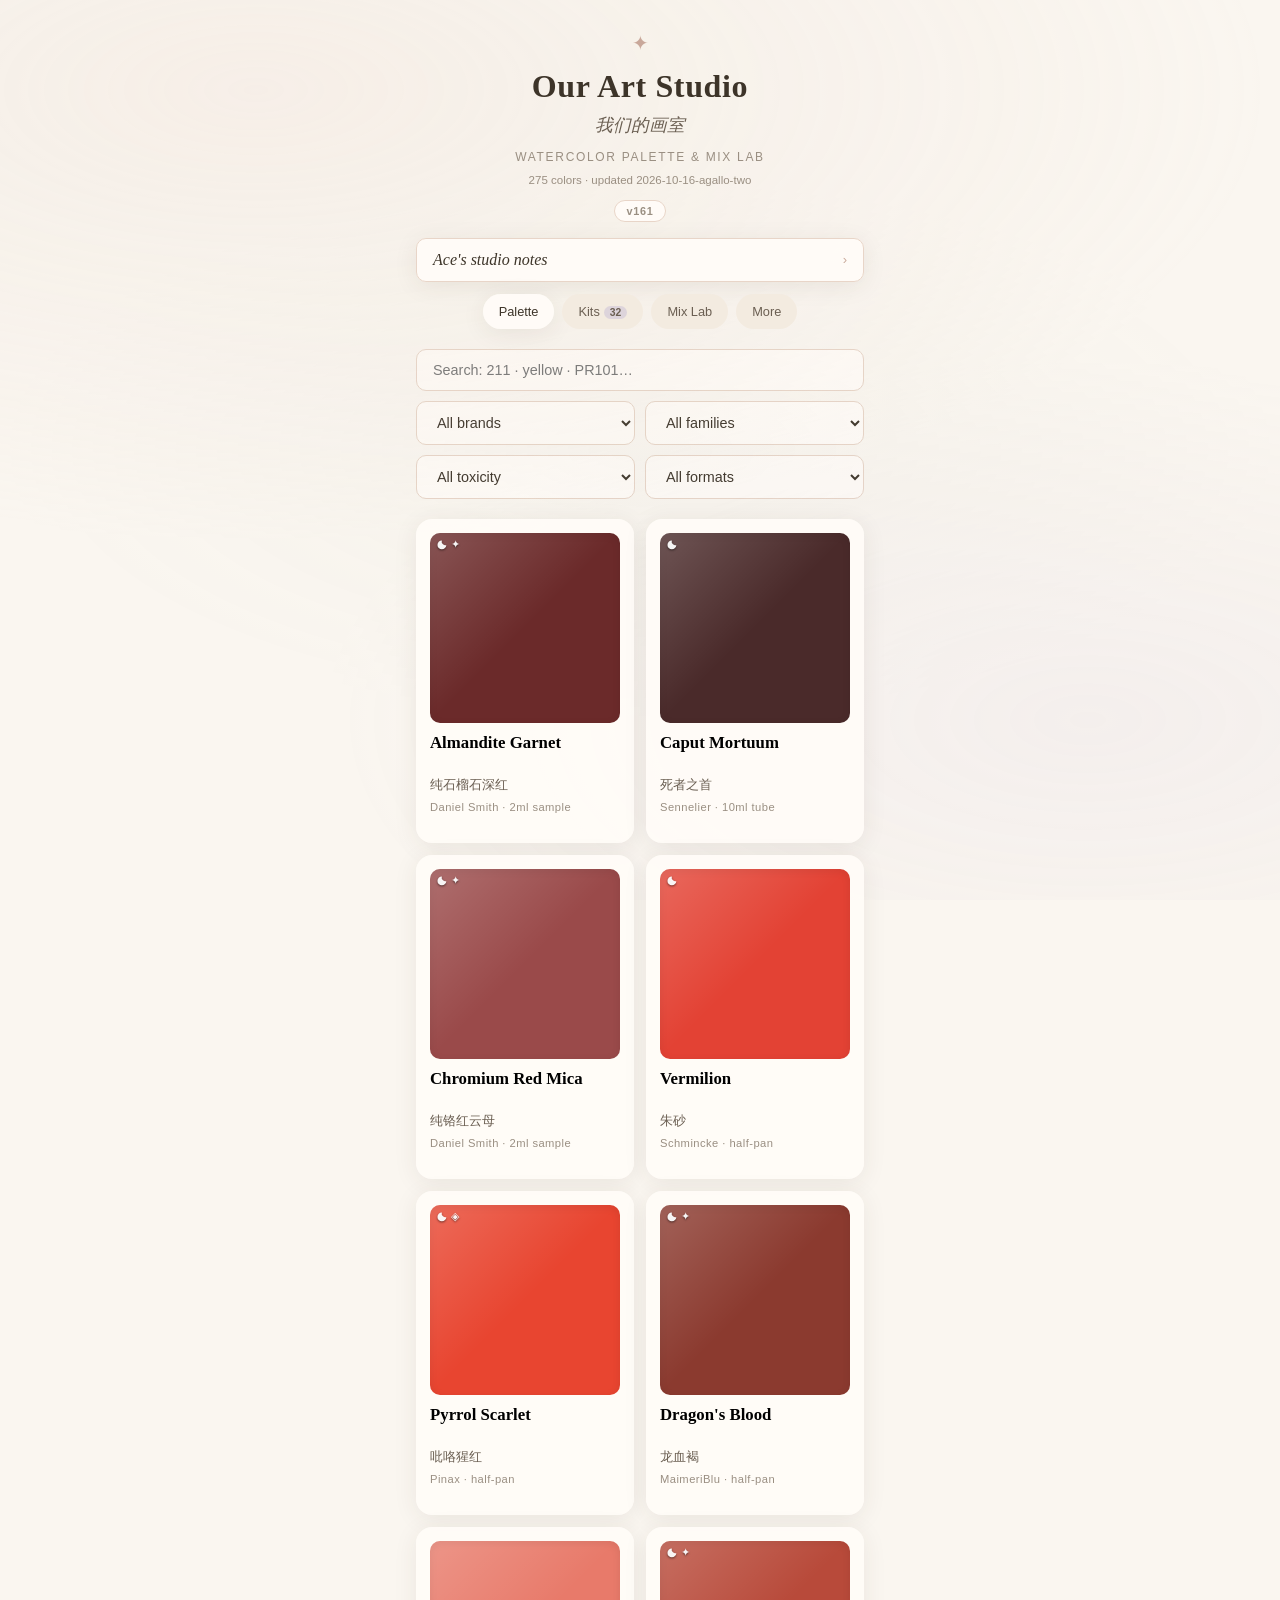
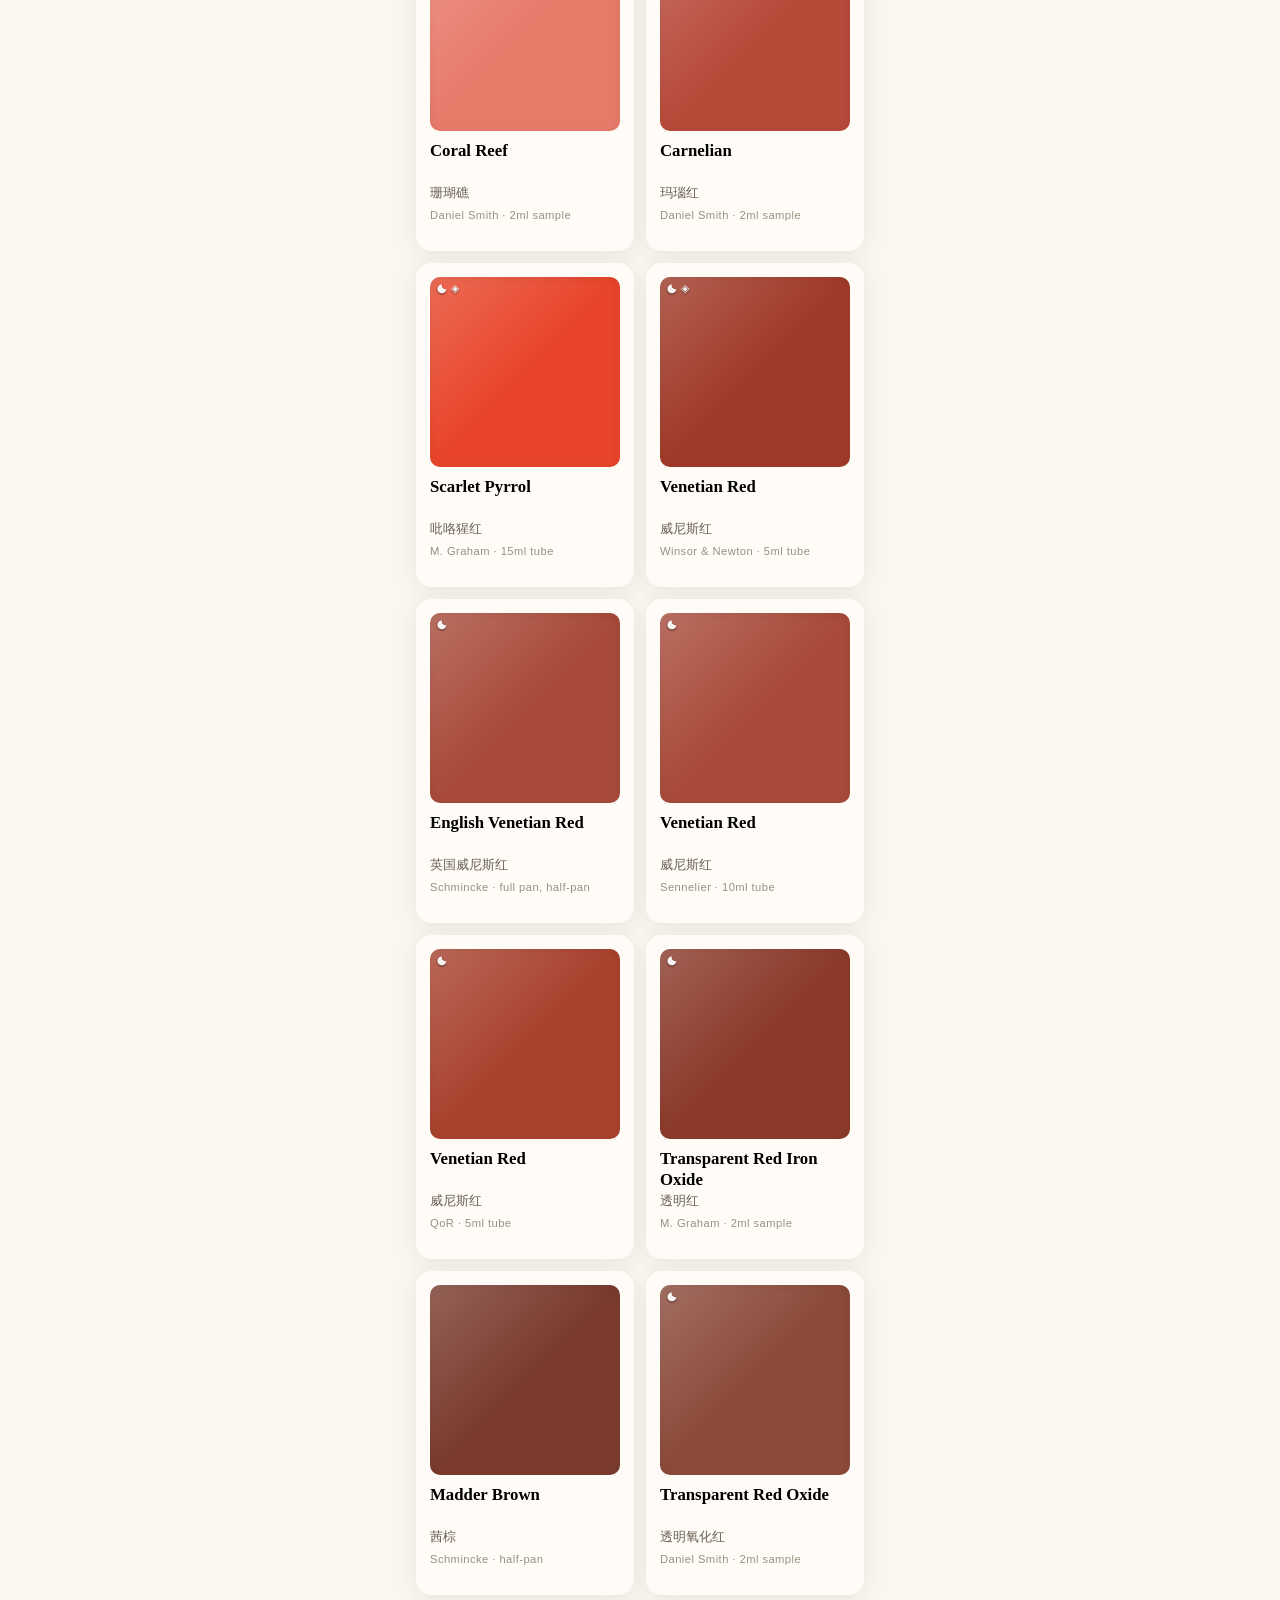
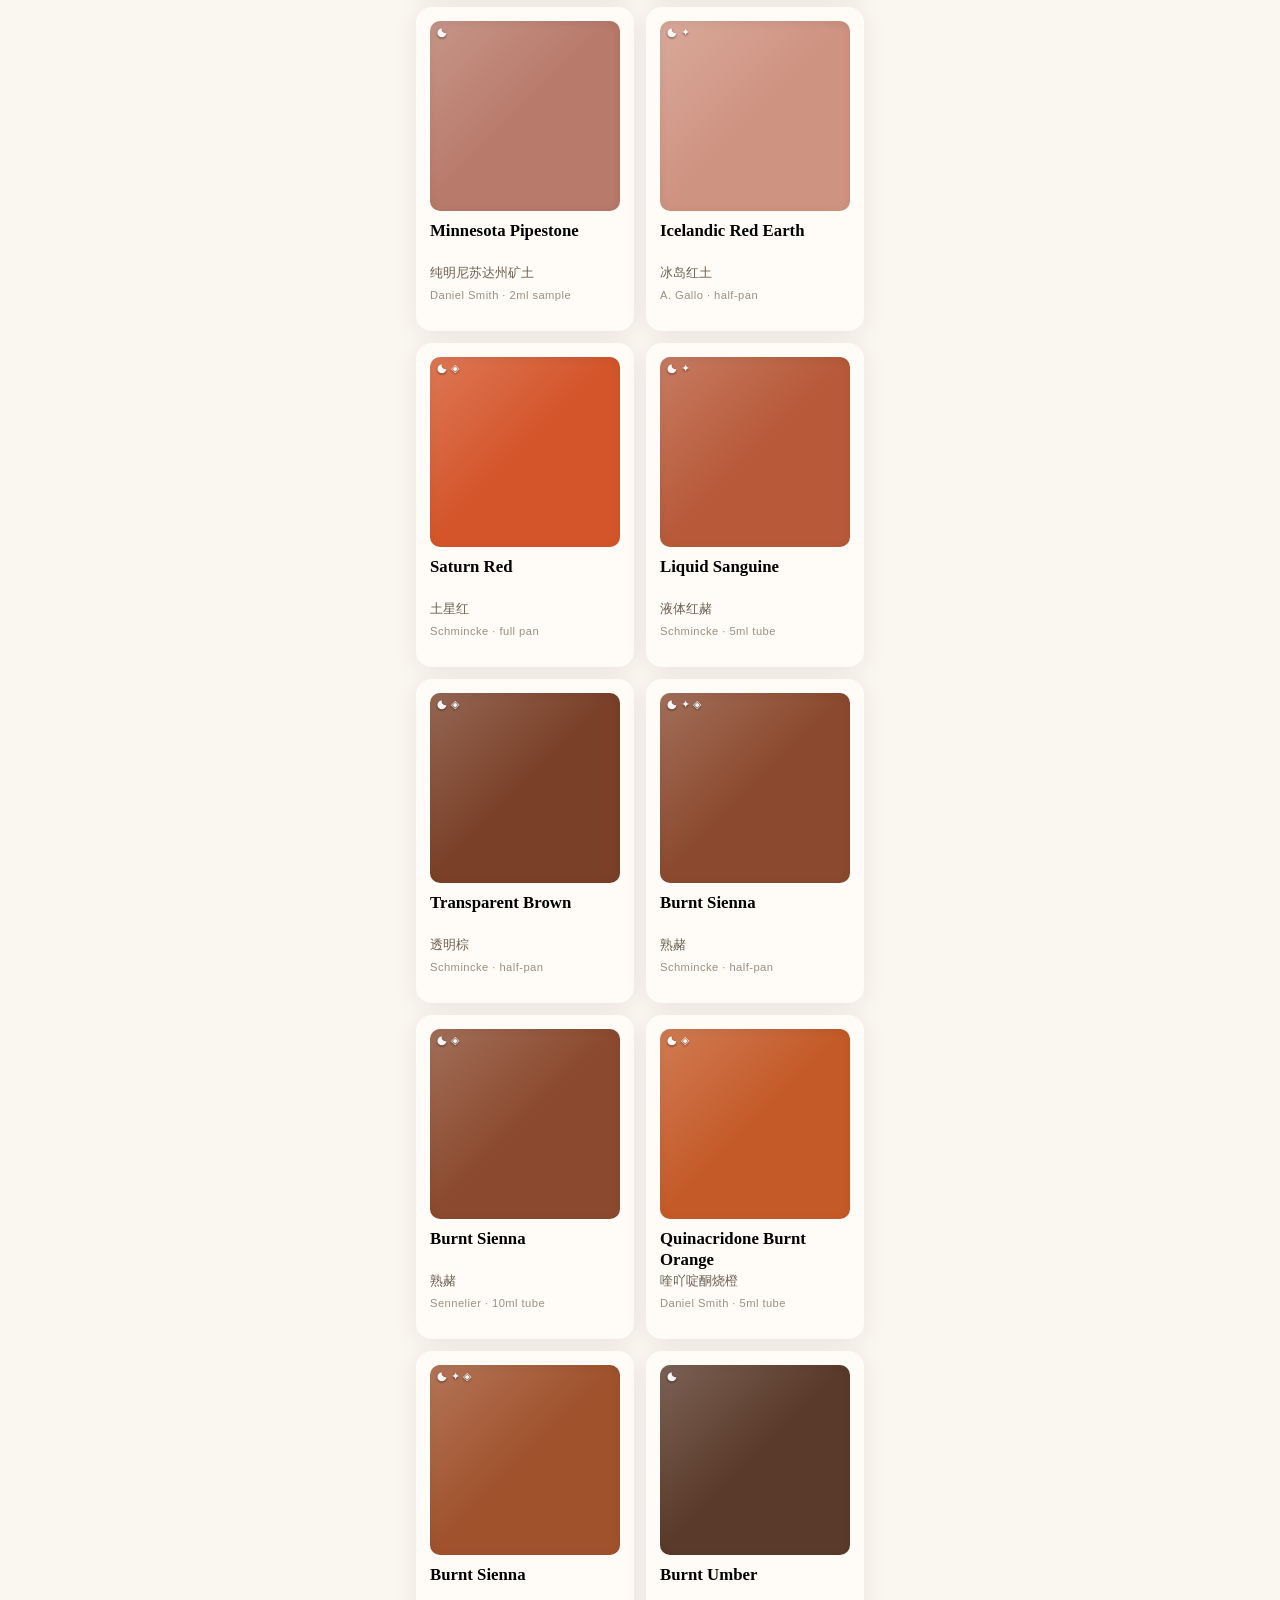
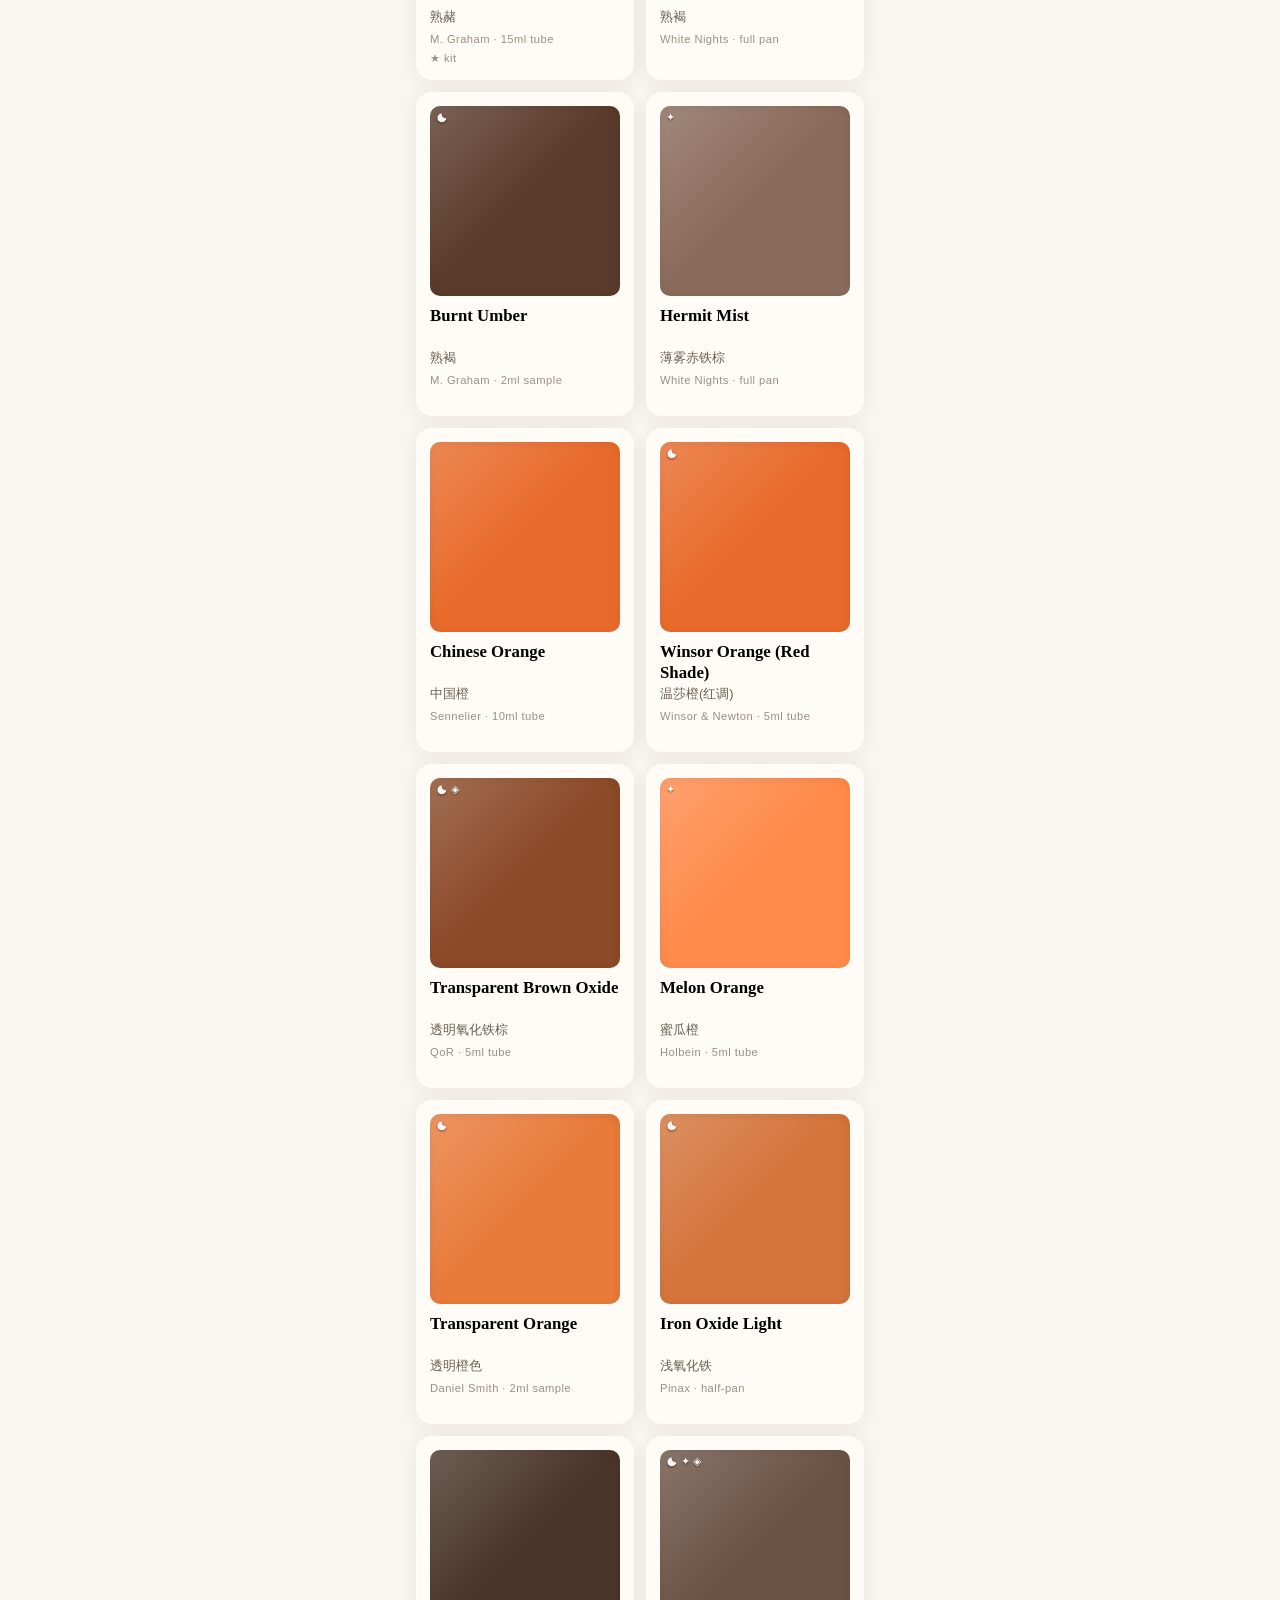
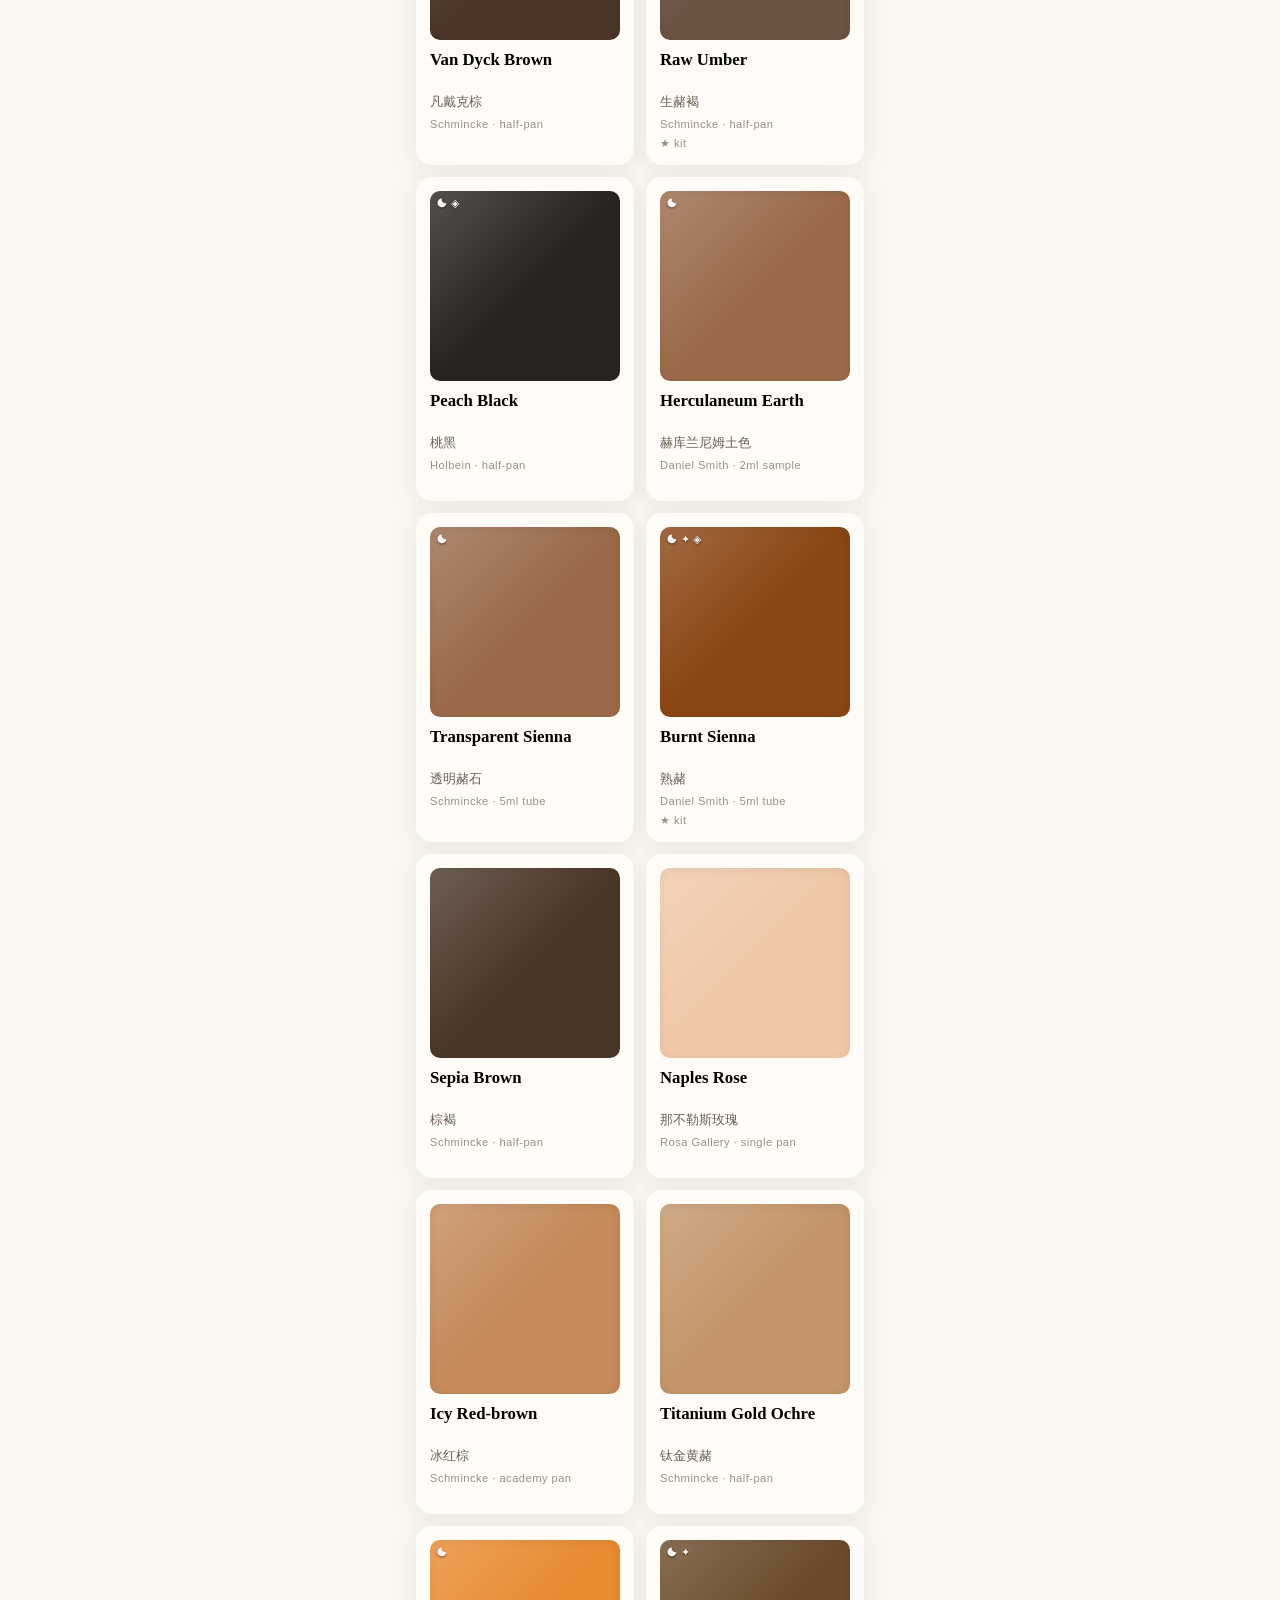
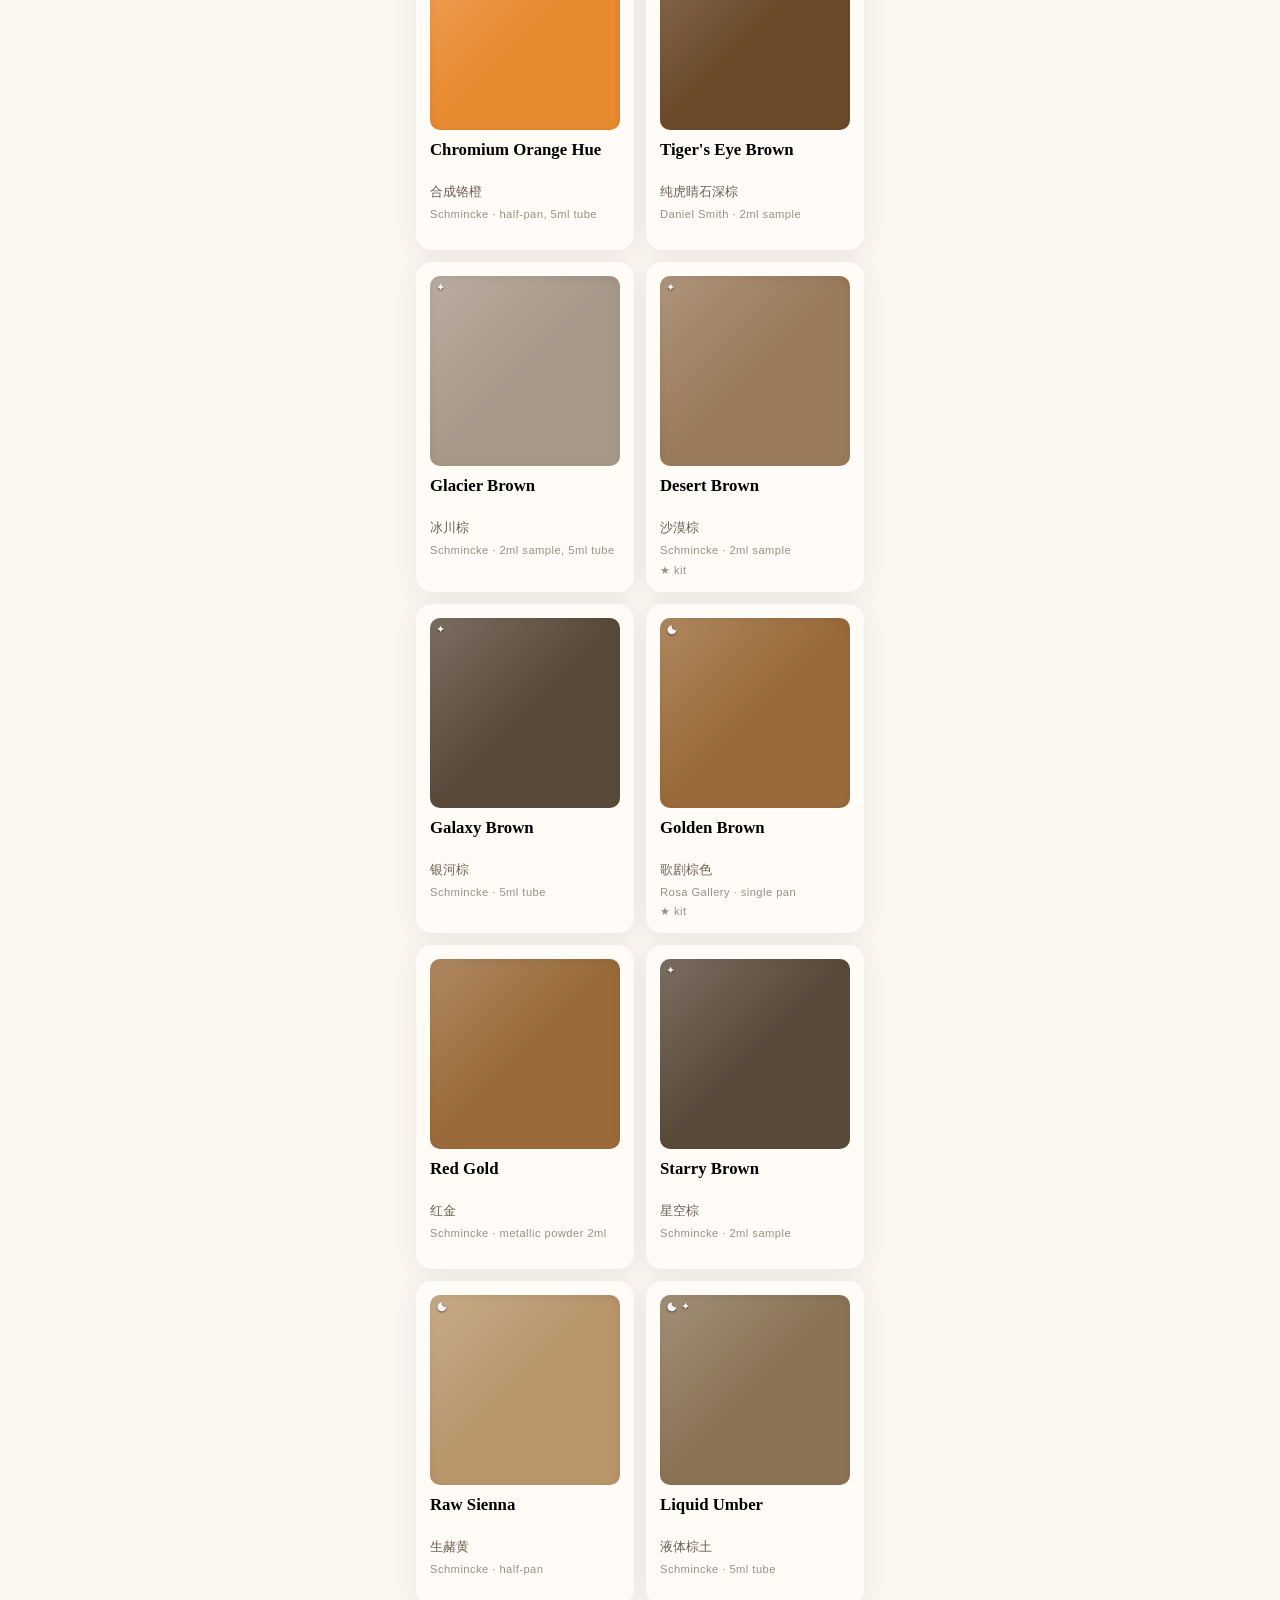
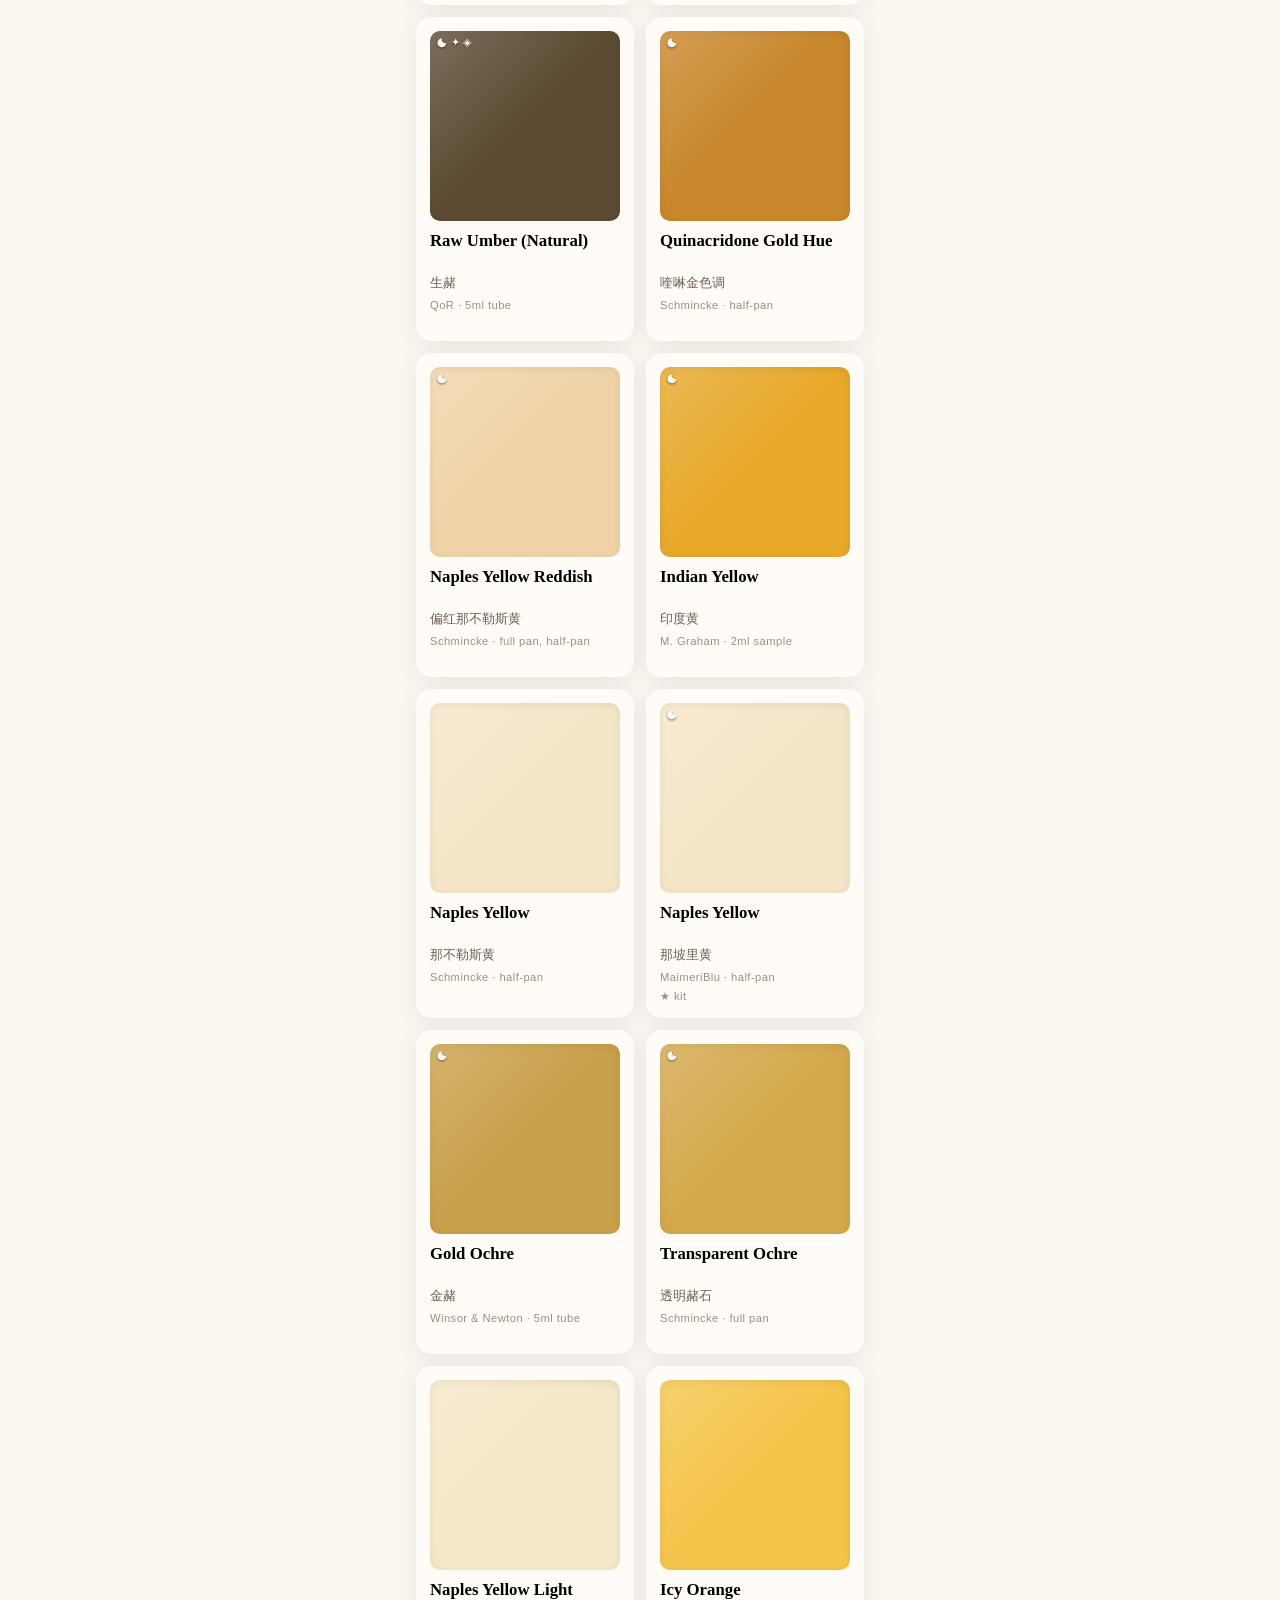
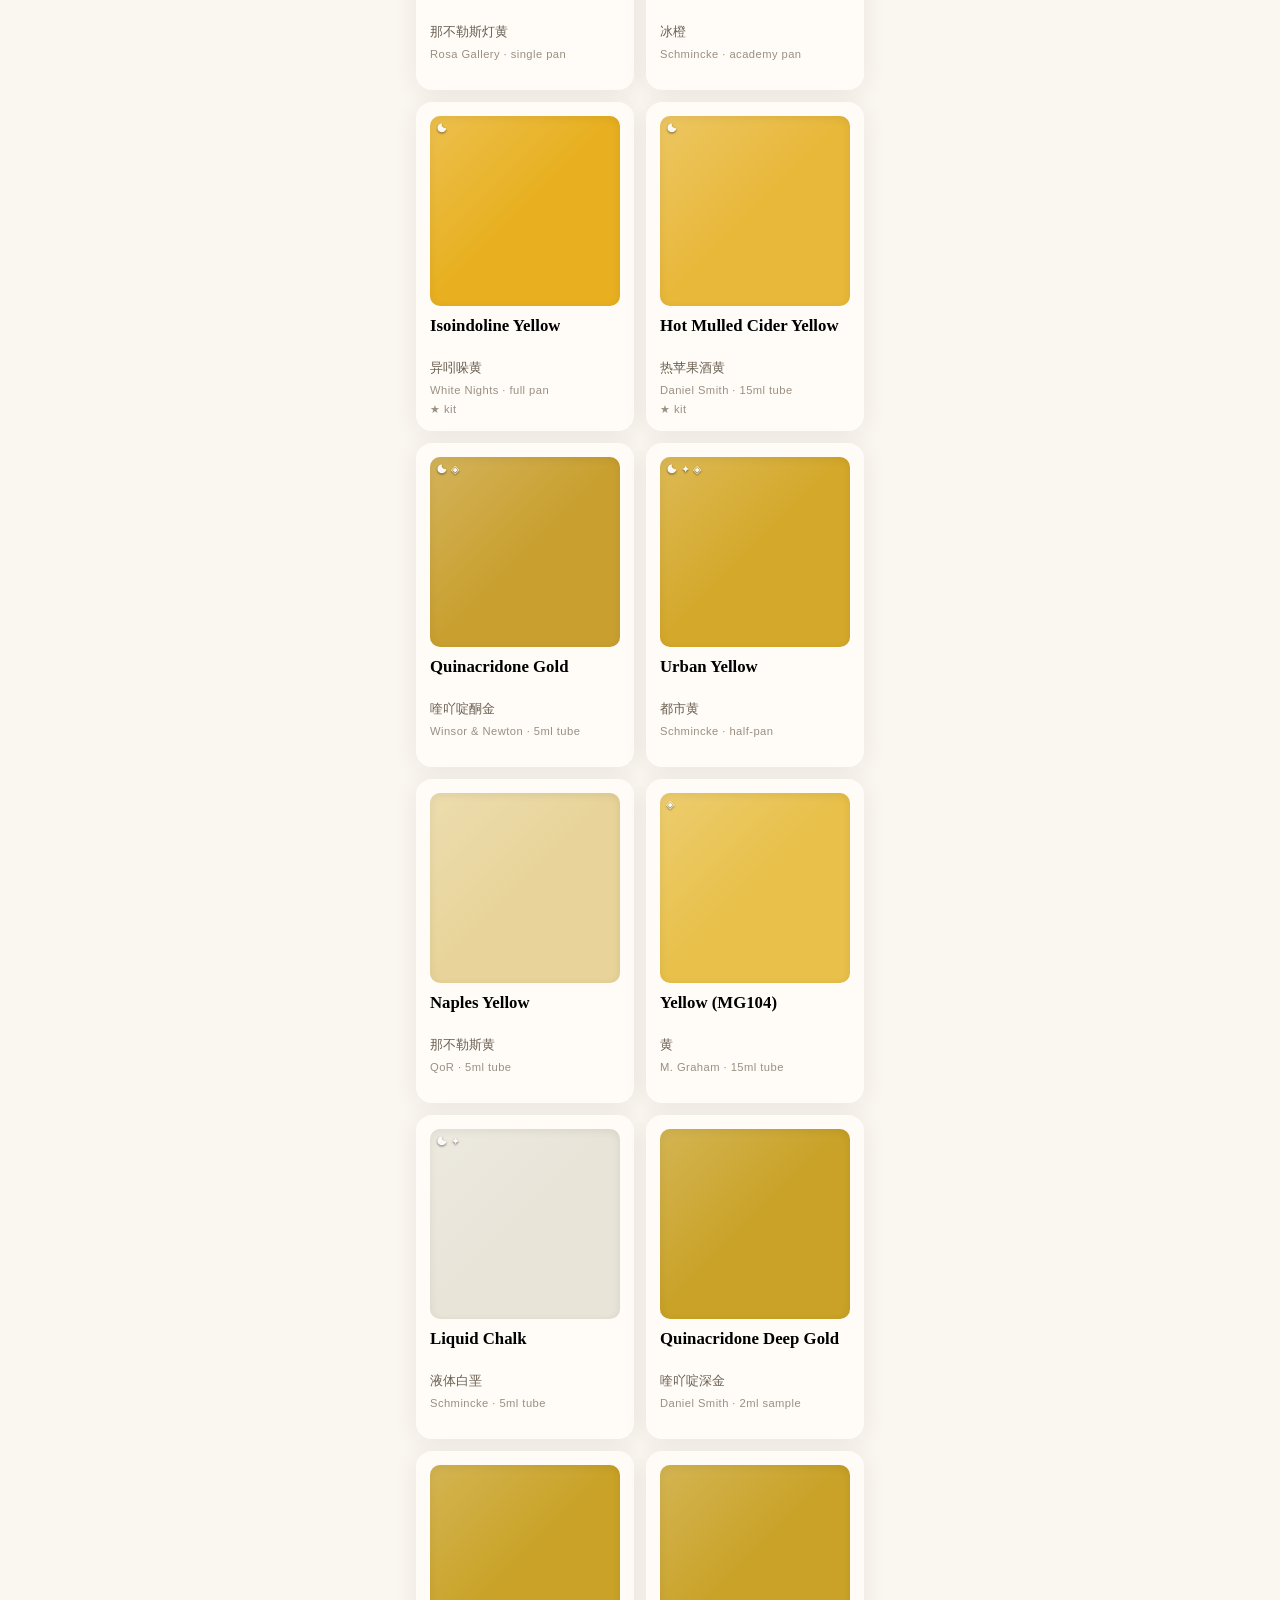
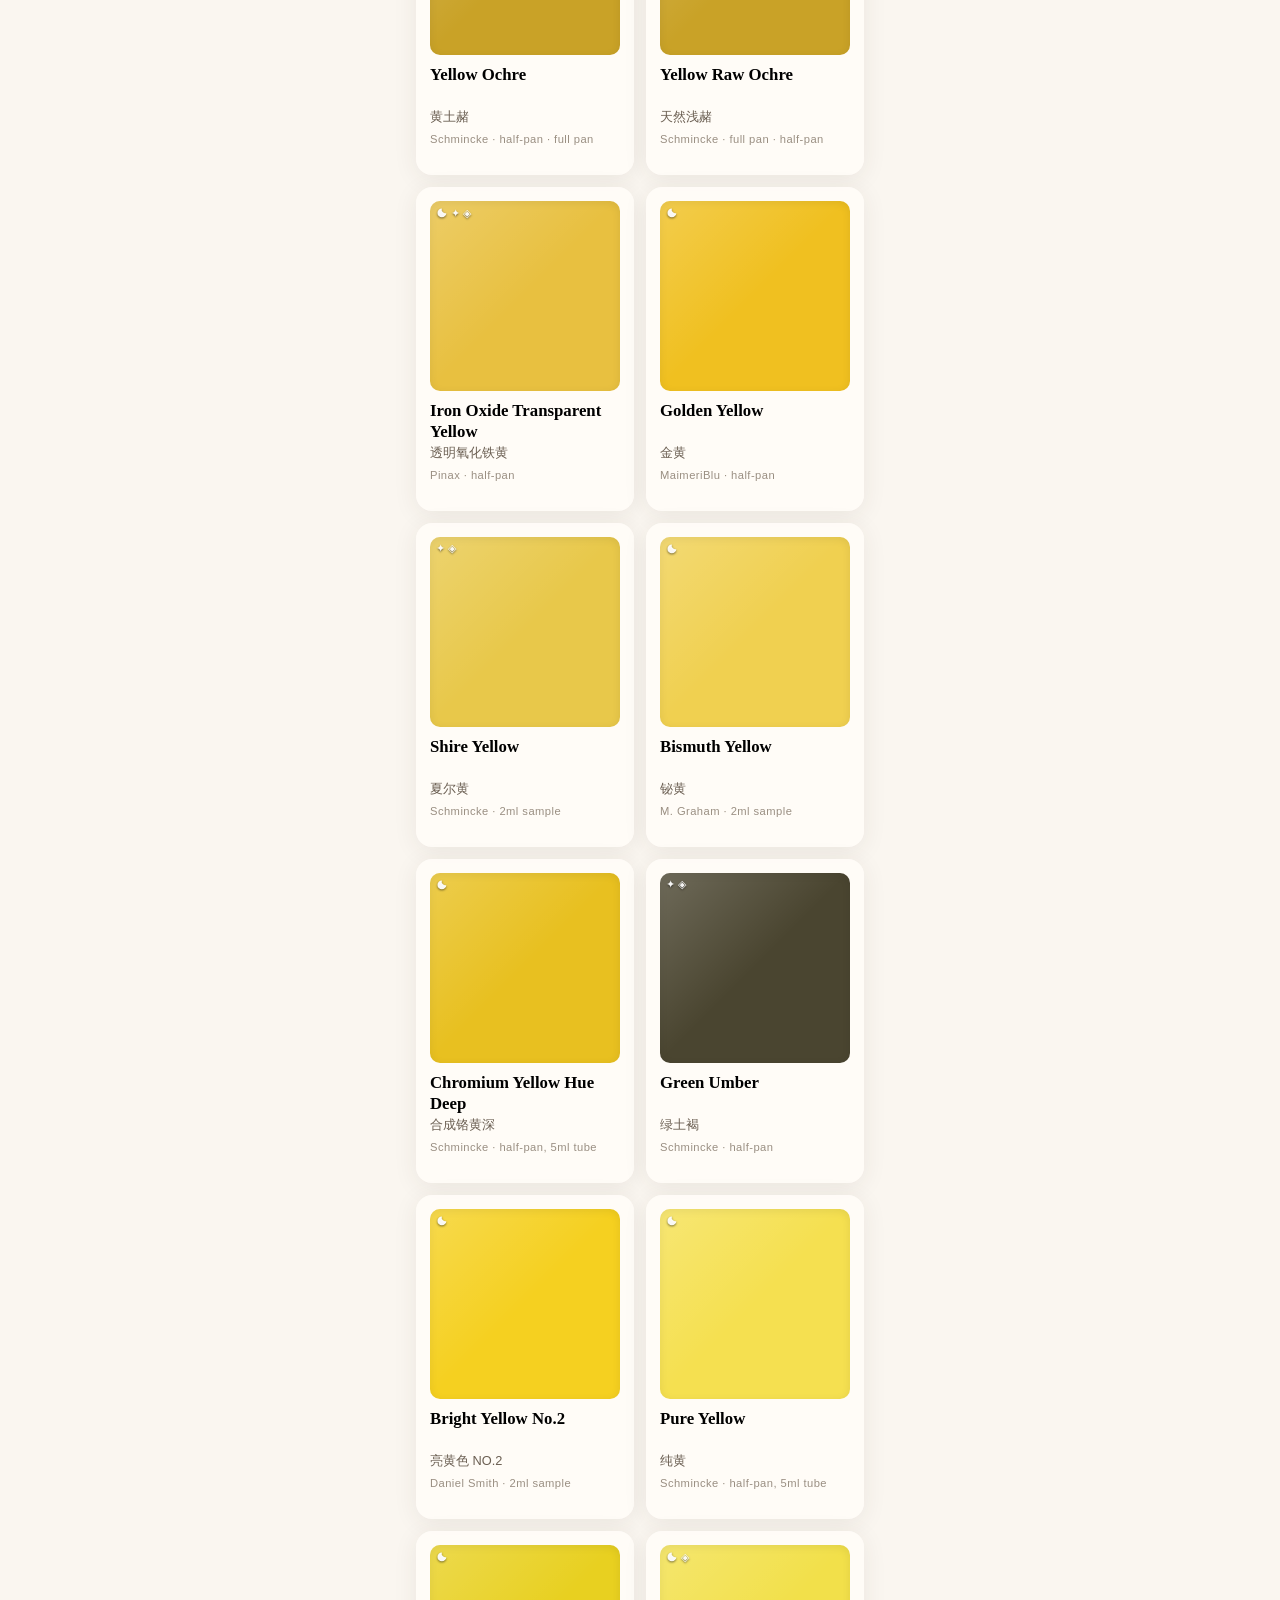
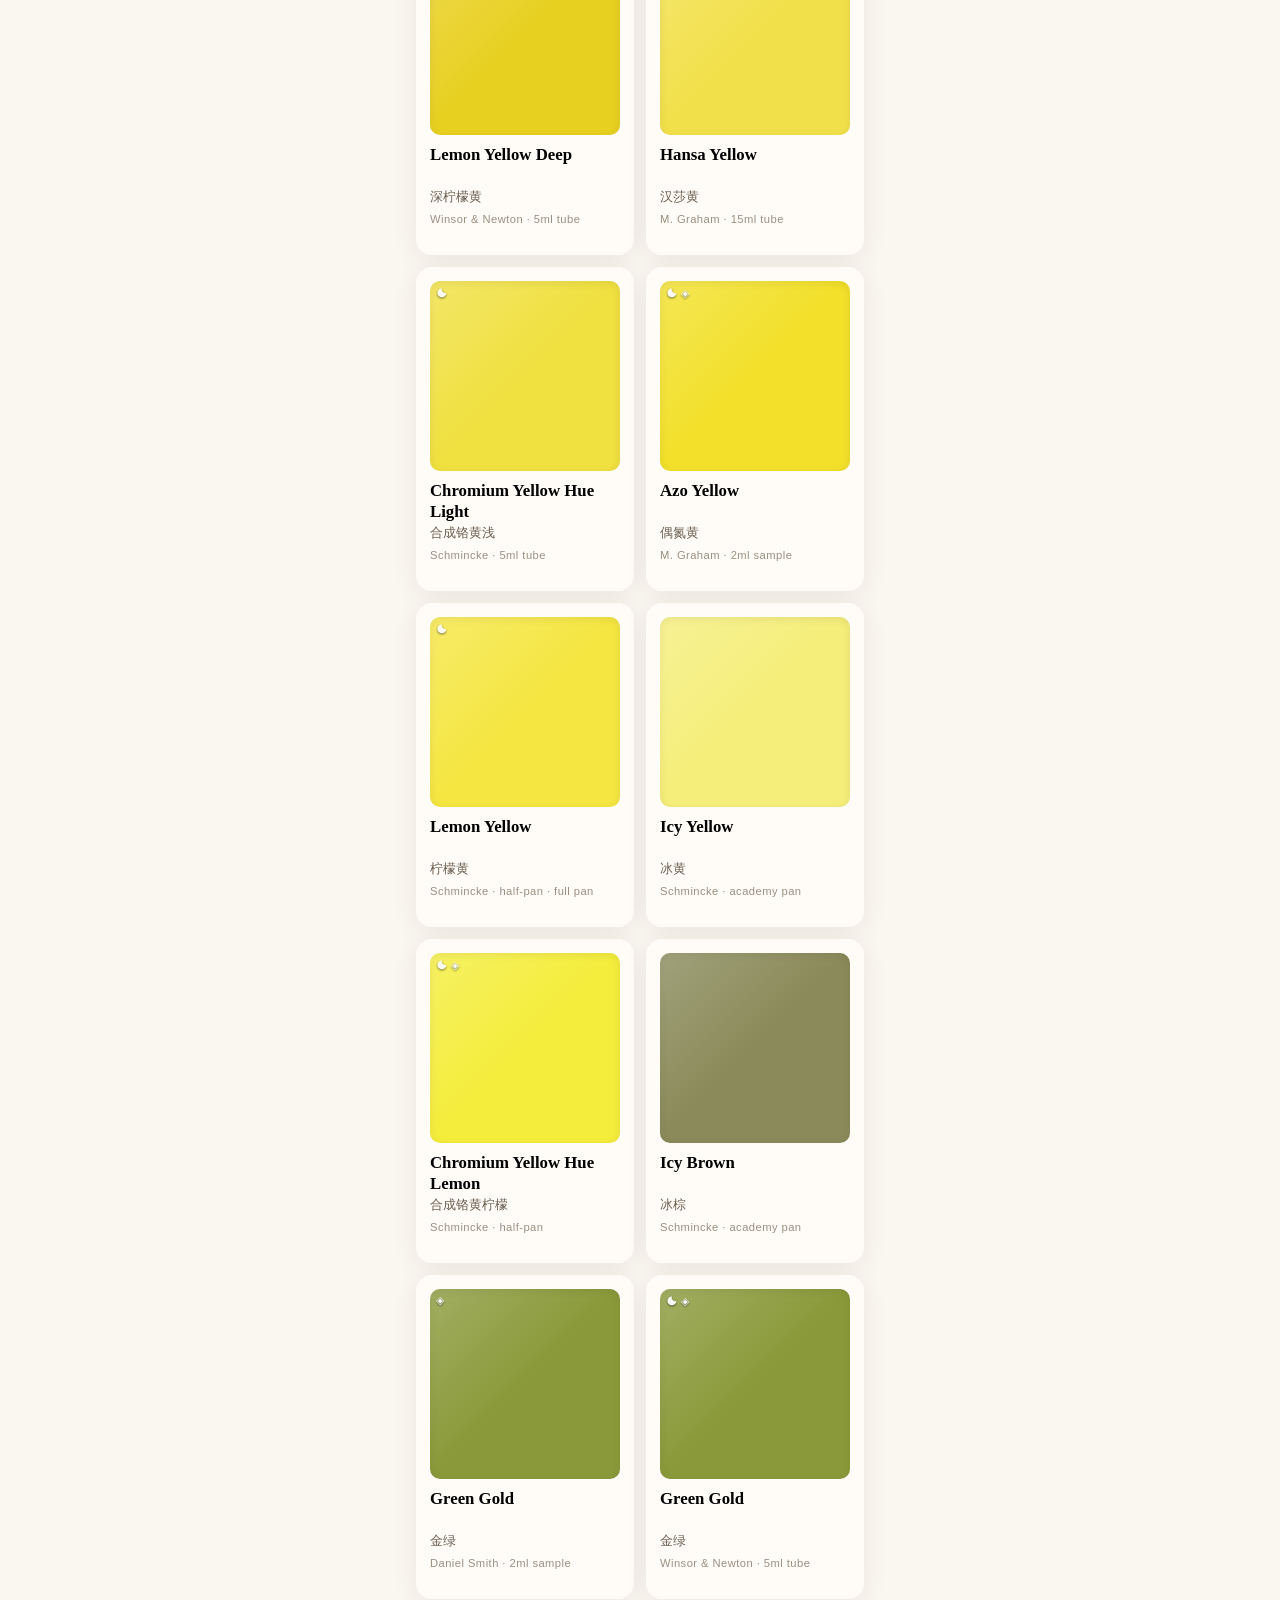
==== commit ec1a7b67: "v161: call Notturno layered instead of separating Liz prefers layered for this night purple. The bes" ====
--- a/index.html
+++ b/index.html
@@ -19,7 +19,7 @@
         return;
       }
       // One-time: kill any service worker so a stuck SW cannot pin "Loading studio"
-      var FLAG = "oas-disable-sw-v160";
+      var FLAG = "oas-disable-sw-v161";
       try {
         if (sessionStorage.getItem(FLAG)) return;
         if (!("serviceWorker" in navigator)) {
@@ -53,7 +53,7 @@
   <link rel="apple-touch-icon" href="icons/apple-touch-icon.png" />
   <link rel="icon" type="image/png" sizes="192x192" href="icons/icon-192.png" />
   <link rel="icon" type="image/svg+xml" href="icons/icon.svg" />
-  <link rel="stylesheet" href="css/style.css?v=160" />
+  <link rel="stylesheet" href="css/style.css?v=161" />
 </head>
 <body>
   <p id="stuck-hint" class="load-status" hidden>
@@ -90,7 +90,7 @@
     </div>
     <p class="studio-tagline">watercolor palette & mix lab</p>
     <p class="palette-meta" id="palette-meta"></p>
-    <button type="button" id="app-version-chip" class="version-chip" title="Tap to fetch the latest studio">v160</button>
+    <button type="button" id="app-version-chip" class="version-chip" title="Tap to fetch the latest studio">v161</button>
   </header>
 
   <aside class="caveats-banner" id="caveats-banner" aria-label="Studio notes">
@@ -782,9 +782,9 @@
     </div>
   </dialog>
 
-  <script src="js/mixing.js?v=160" onerror="document.getElementById('load-error').hidden=false;document.getElementById('load-error').textContent='Failed to load mixing.js';document.getElementById('load-status').hidden=true;"></script>
-  <script src="js/data.js?v=160" onerror="document.getElementById('load-error').hidden=false;document.getElementById('load-error').textContent='Failed to load data.js';document.getElementById('load-status').hidden=true;"></script>
-  <script src="js/render.js?v=160" onerror="document.getElementById('load-error').hidden=false;document.getElementById('load-error').textContent='Failed to load render.js';document.getElementById('load-status').hidden=true;"></script>
-  <script src="js/app.js?v=160" onerror="document.getElementById('load-error').hidden=false;document.getElementById('load-error').textContent='Failed to load app.js';document.getElementById('load-status').hidden=true;"></script>
+  <script src="js/mixing.js?v=161" onerror="document.getElementById('load-error').hidden=false;document.getElementById('load-error').textContent='Failed to load mixing.js';document.getElementById('load-status').hidden=true;"></script>
+  <script src="js/data.js?v=161" onerror="document.getElementById('load-error').hidden=false;document.getElementById('load-error').textContent='Failed to load data.js';document.getElementById('load-status').hidden=true;"></script>
+  <script src="js/render.js?v=161" onerror="document.getElementById('load-error').hidden=false;document.getElementById('load-error').textContent='Failed to load render.js';document.getElementById('load-status').hidden=true;"></script>
+  <script src="js/app.js?v=161" onerror="document.getElementById('load-error').hidden=false;document.getElementById('load-error').textContent='Failed to load app.js';document.getElementById('load-status').hidden=true;"></script>
 </body>
 </html>
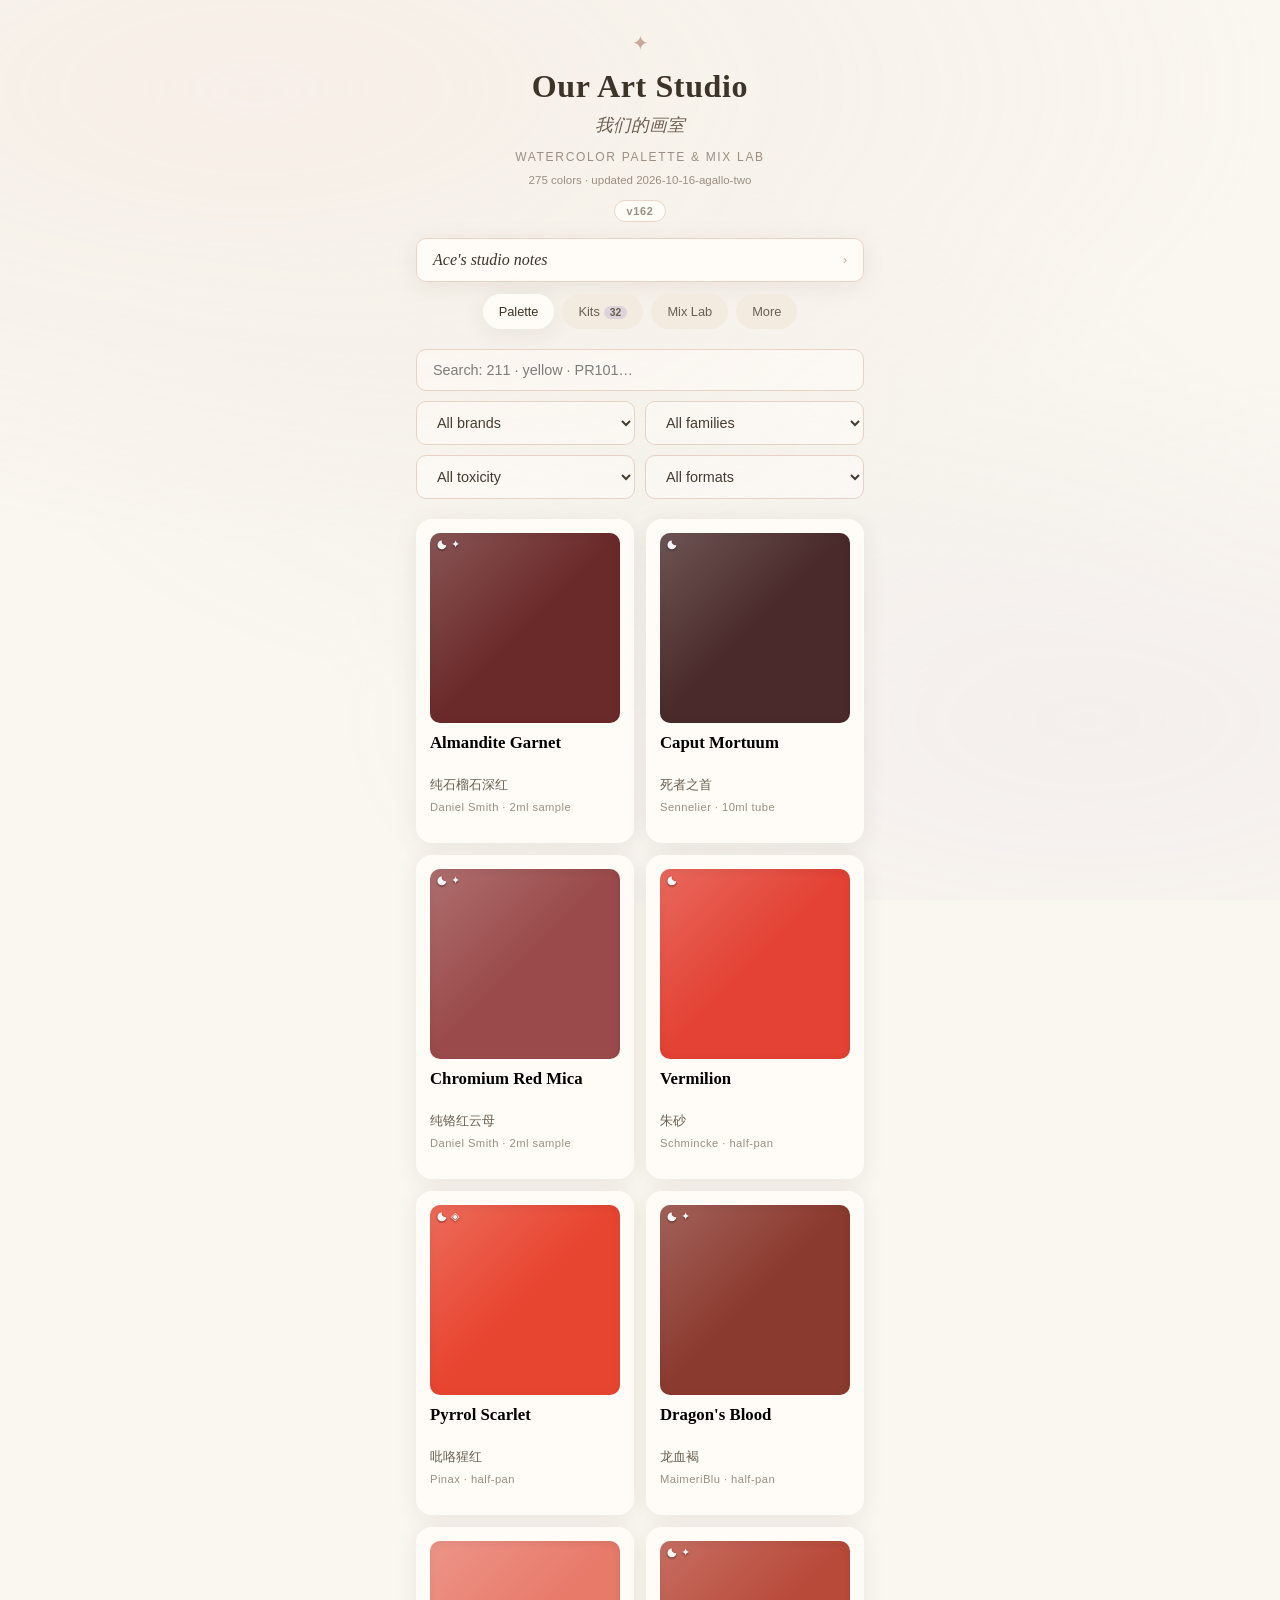
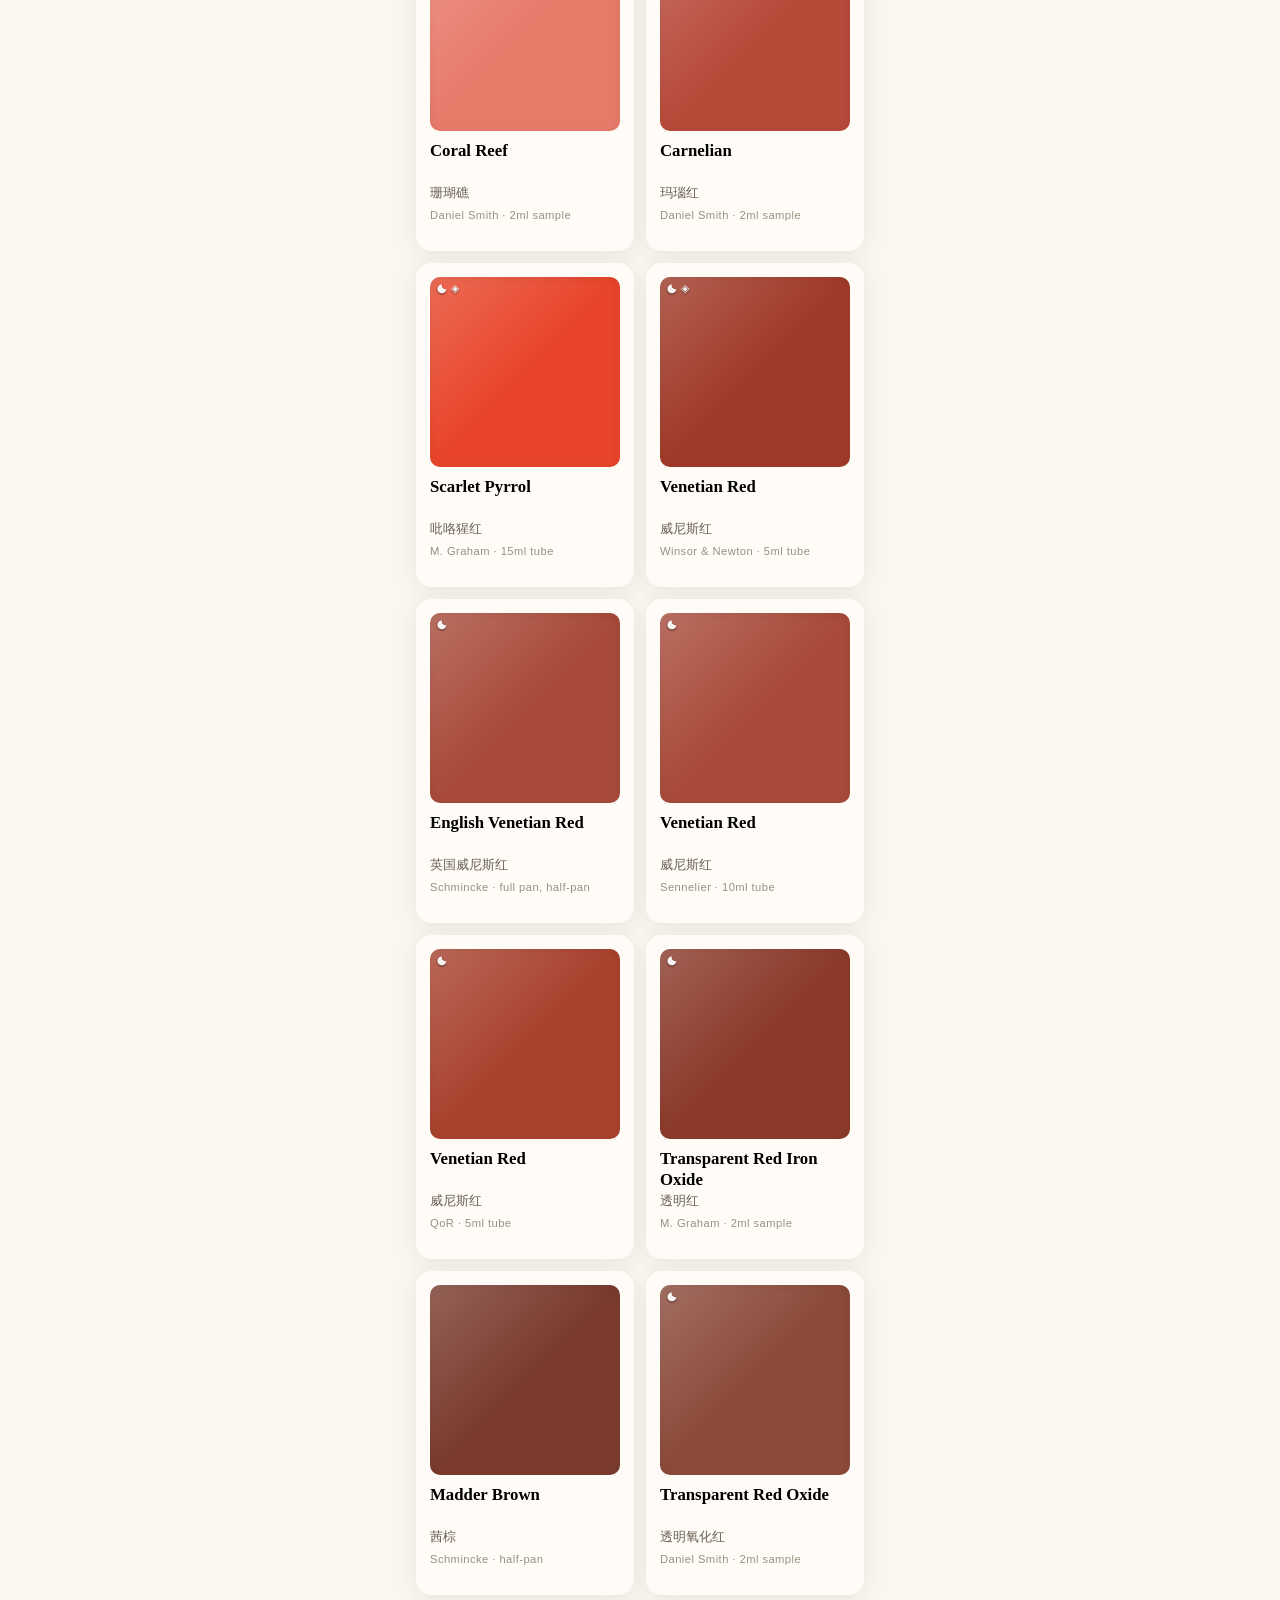
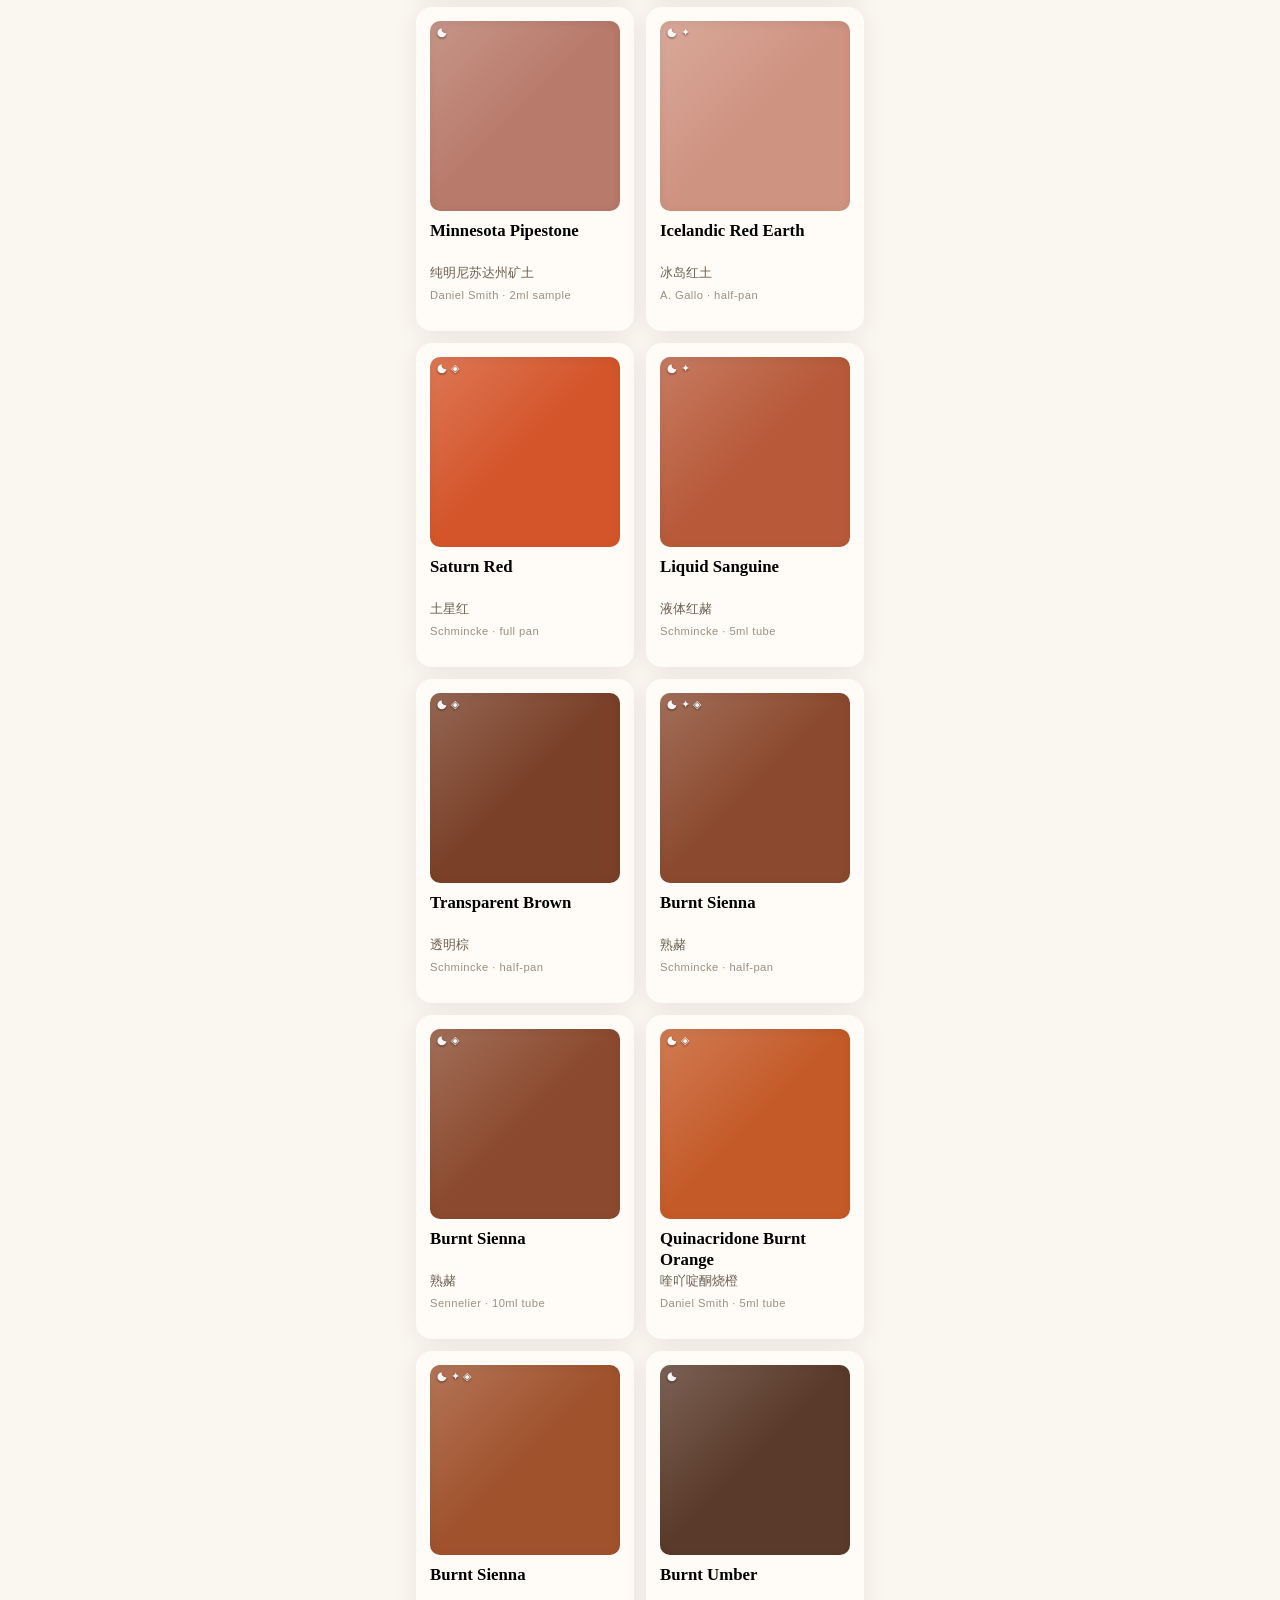
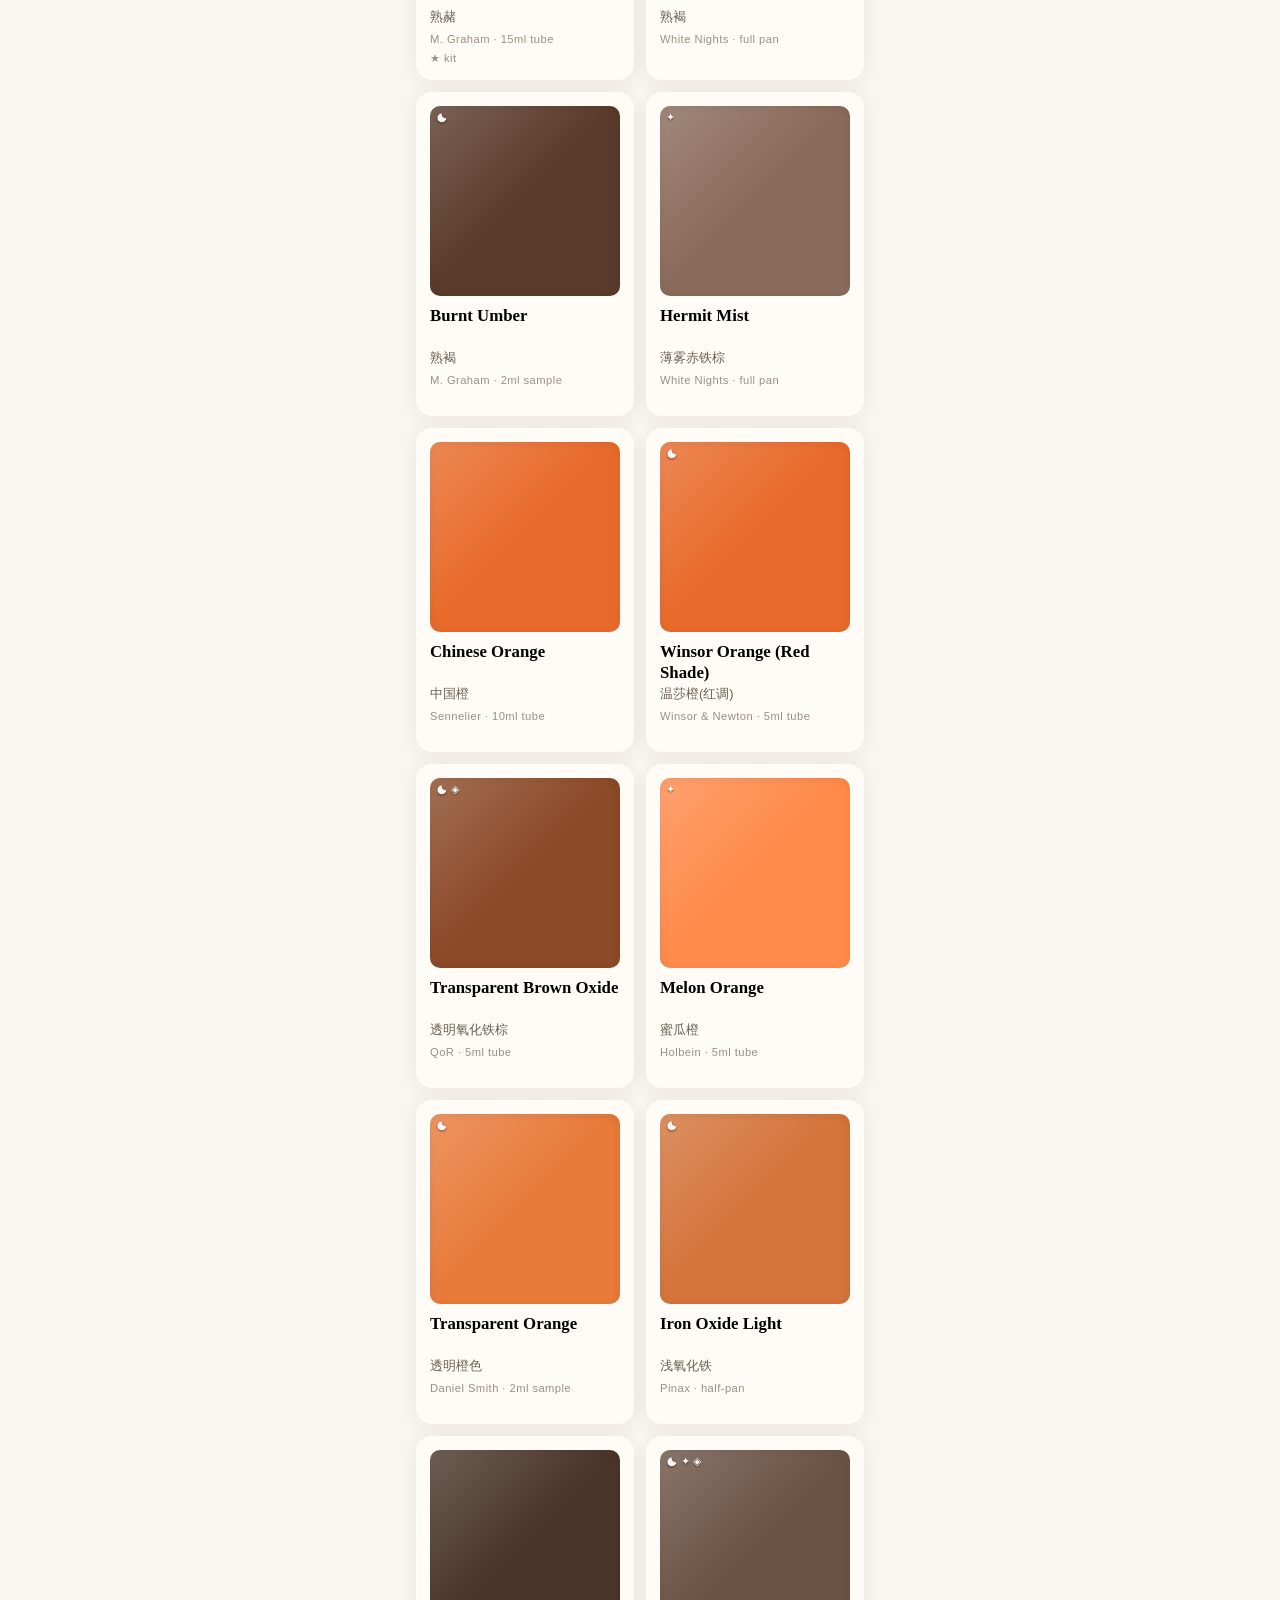
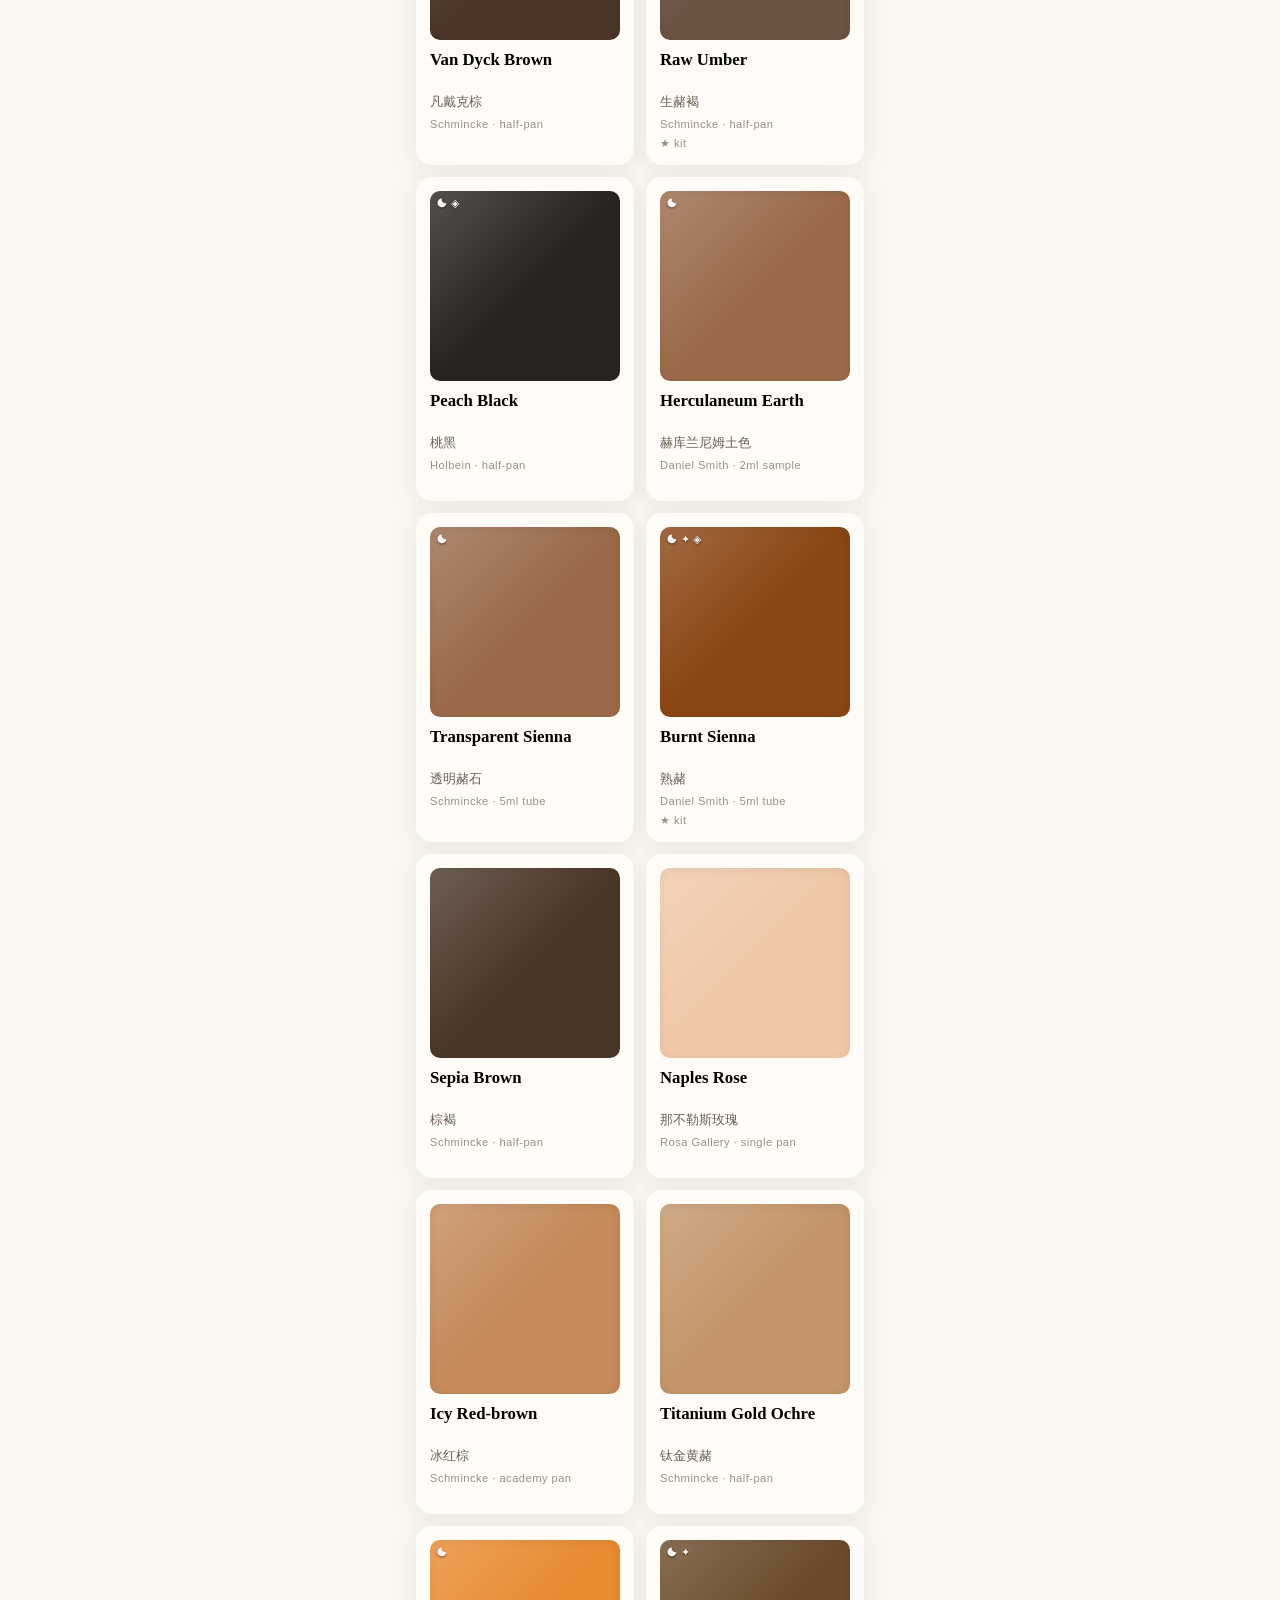
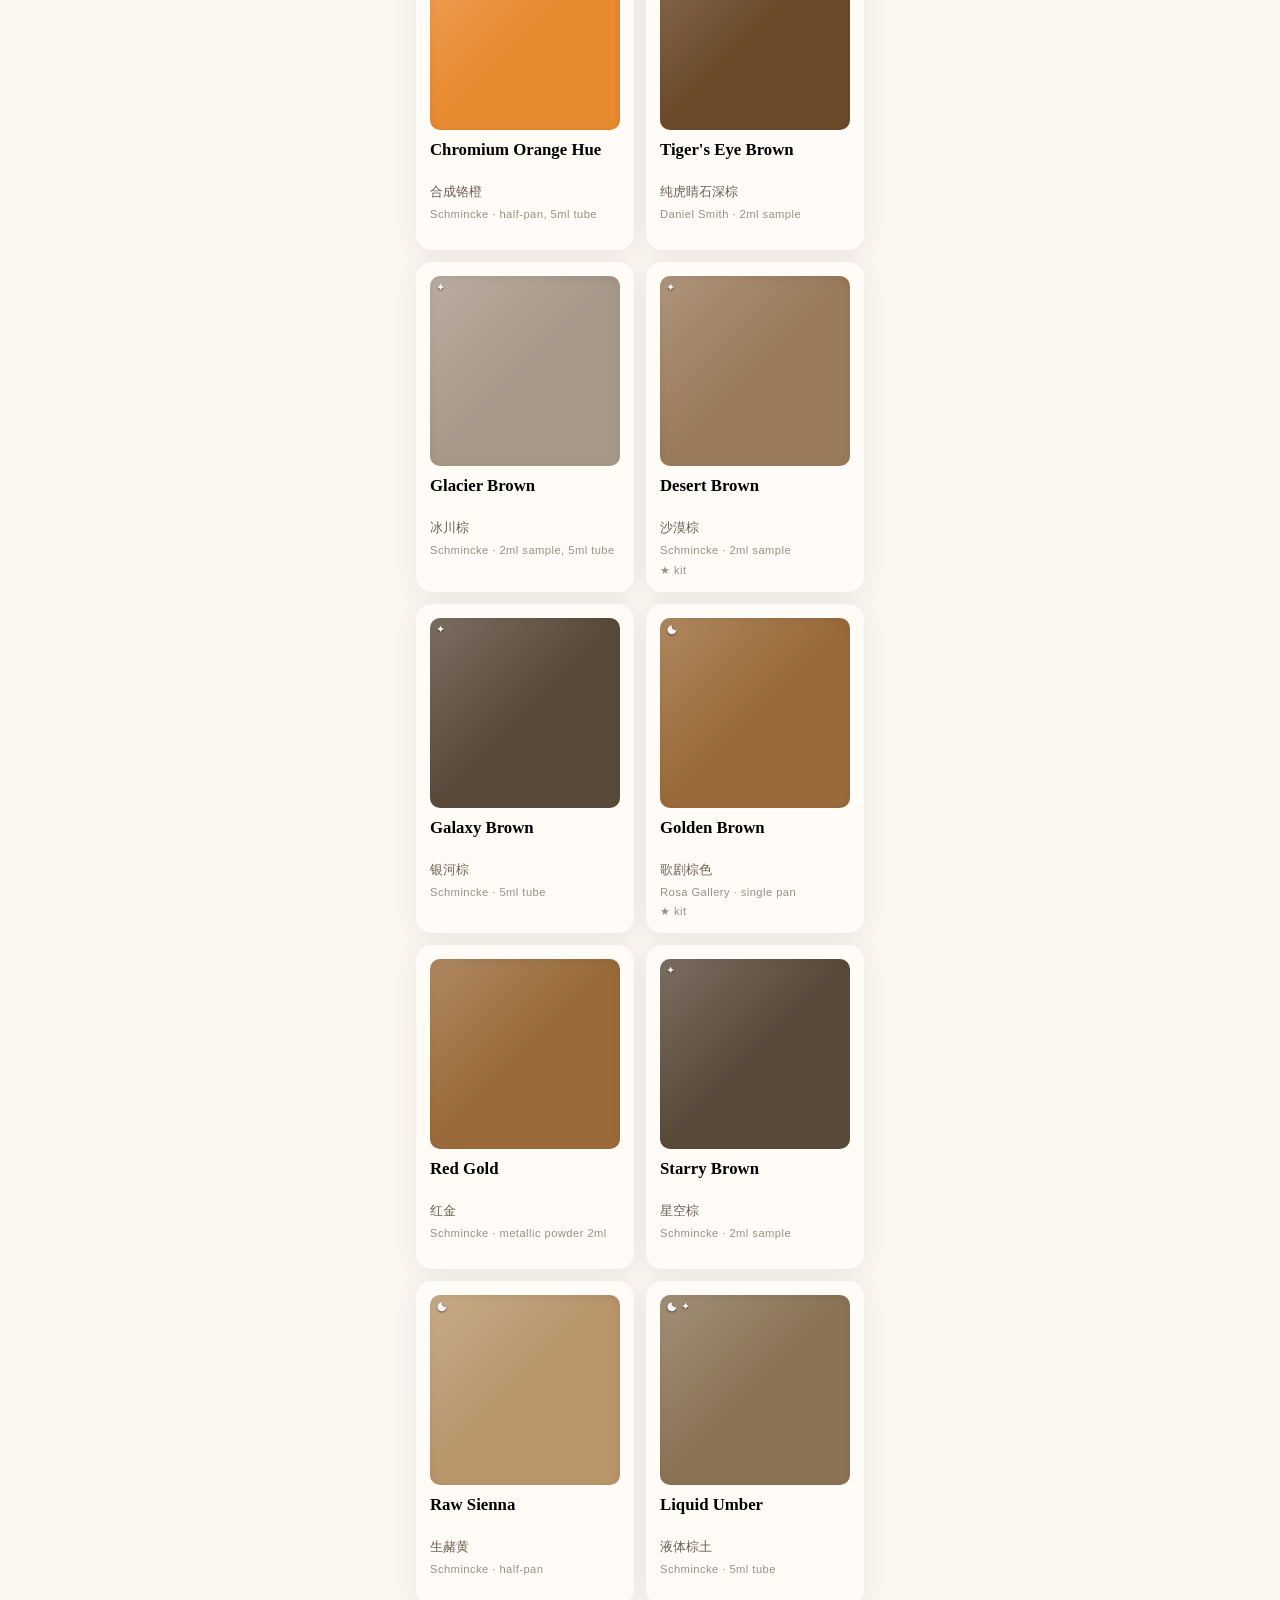
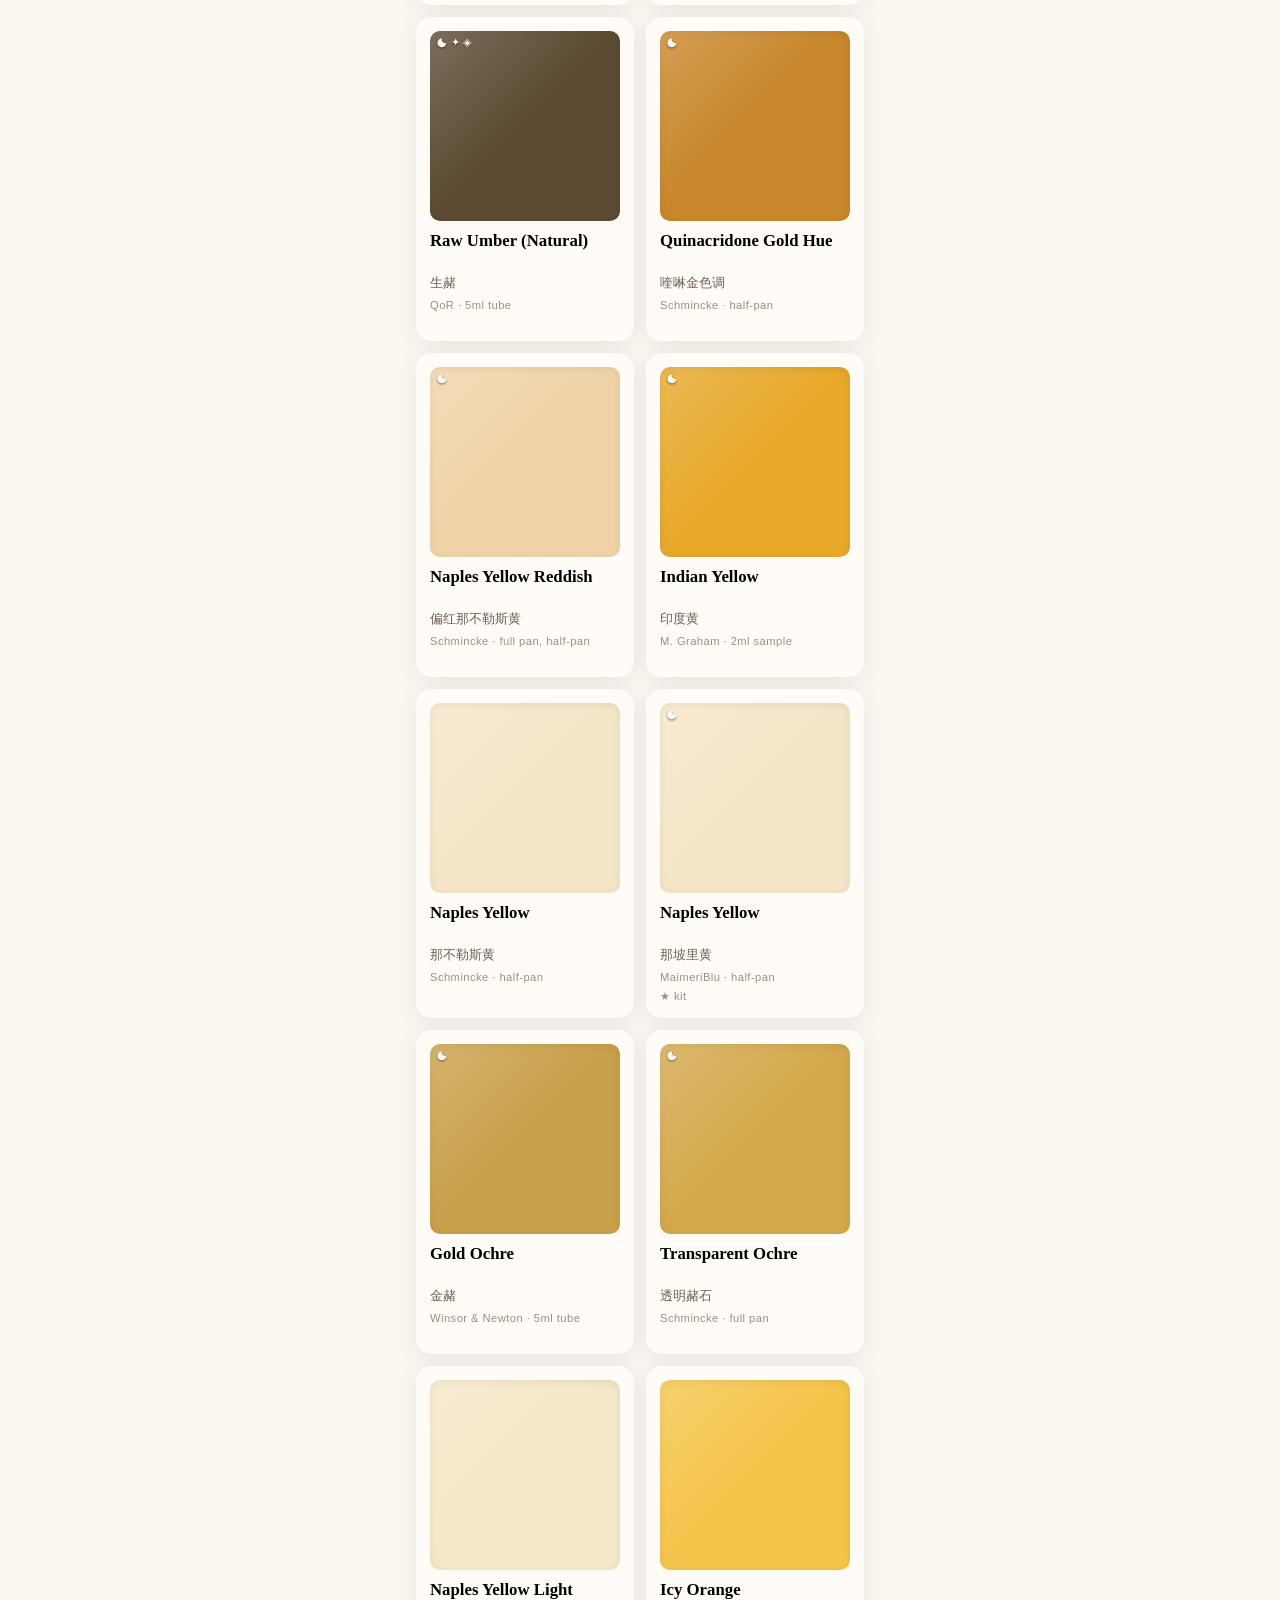
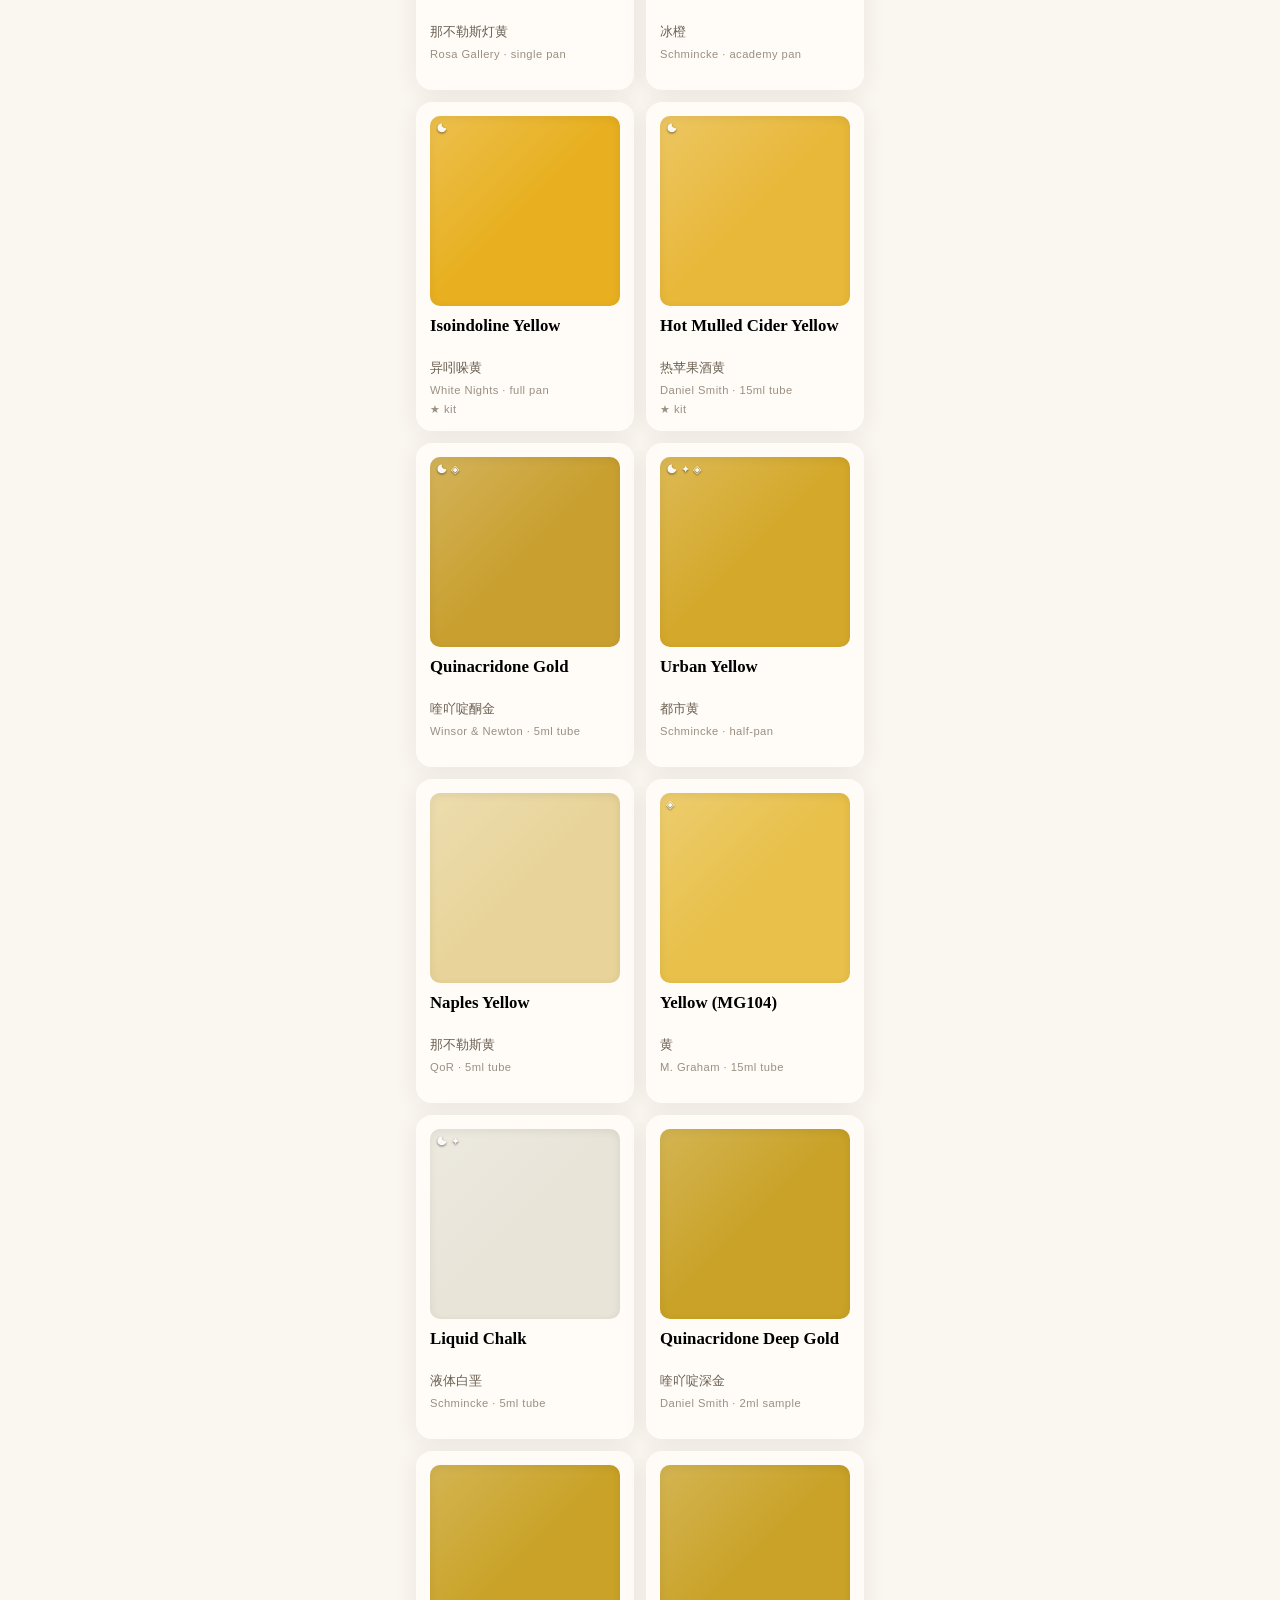
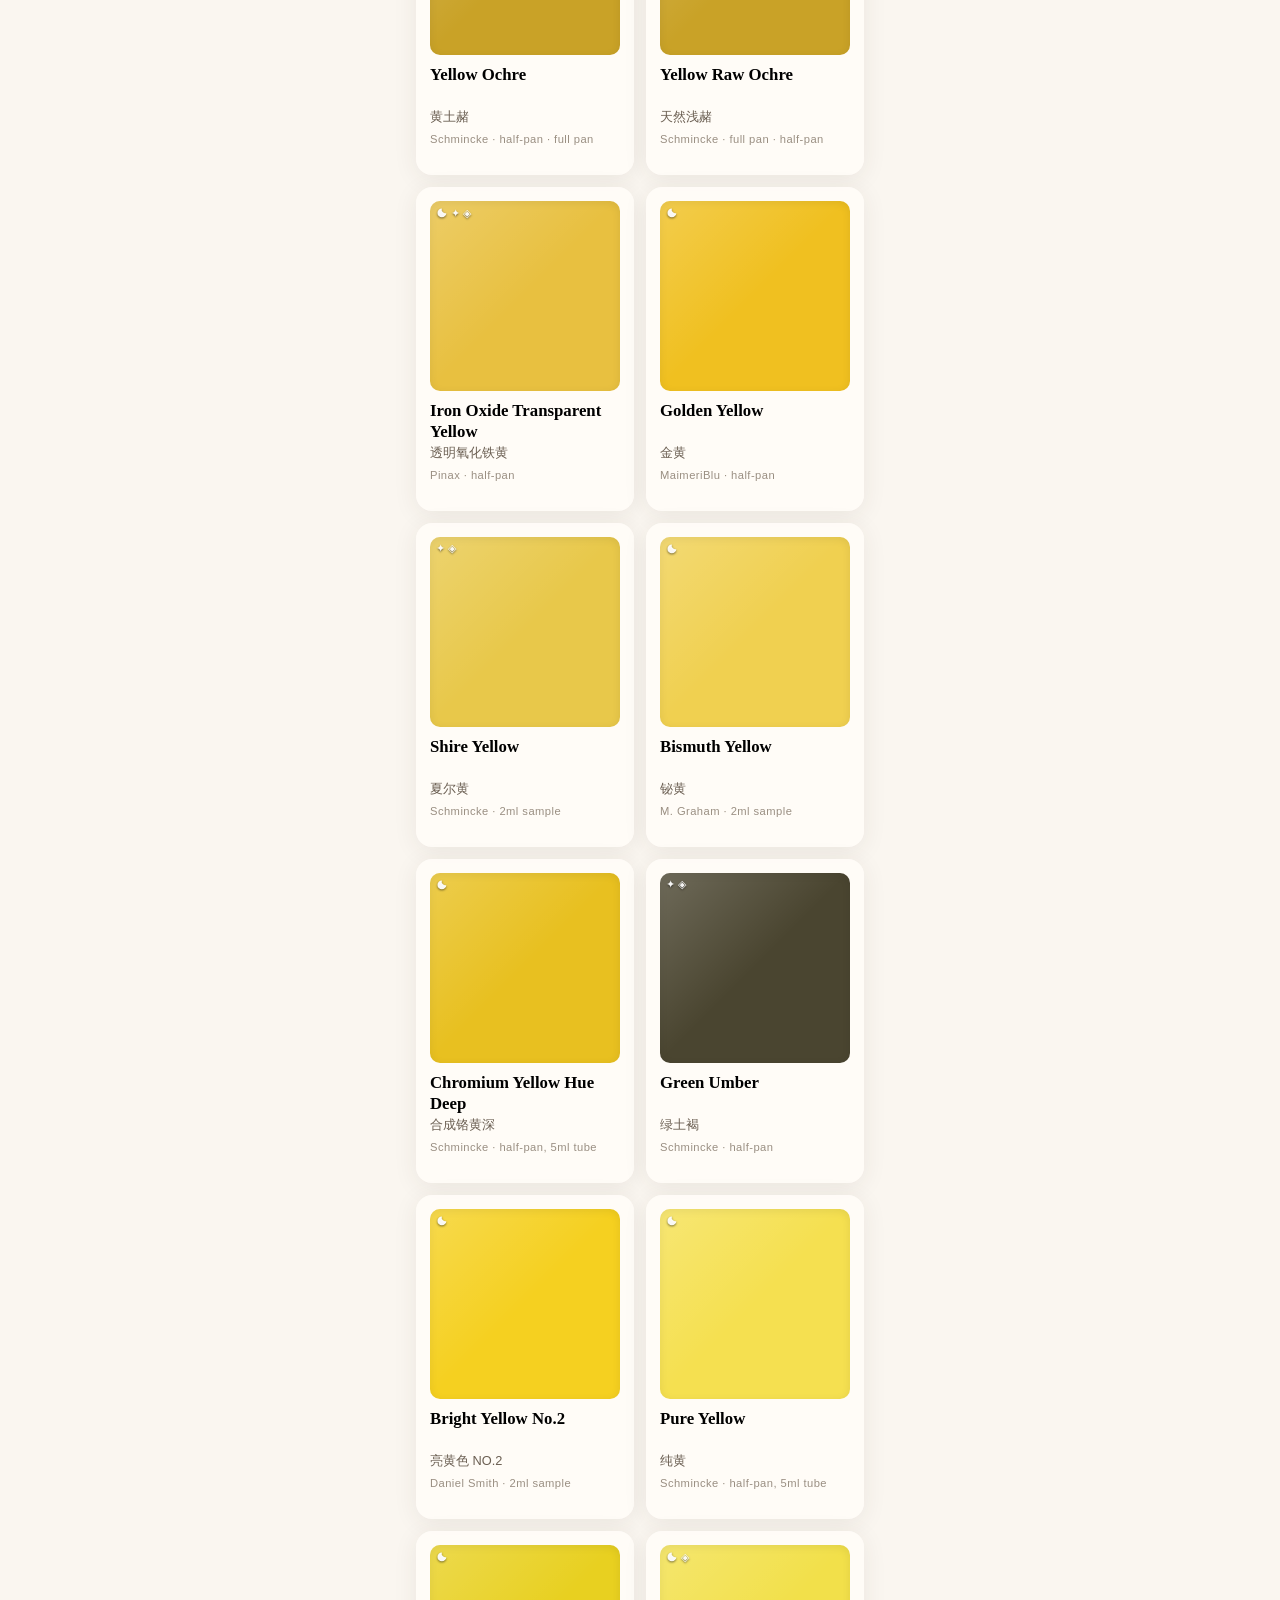
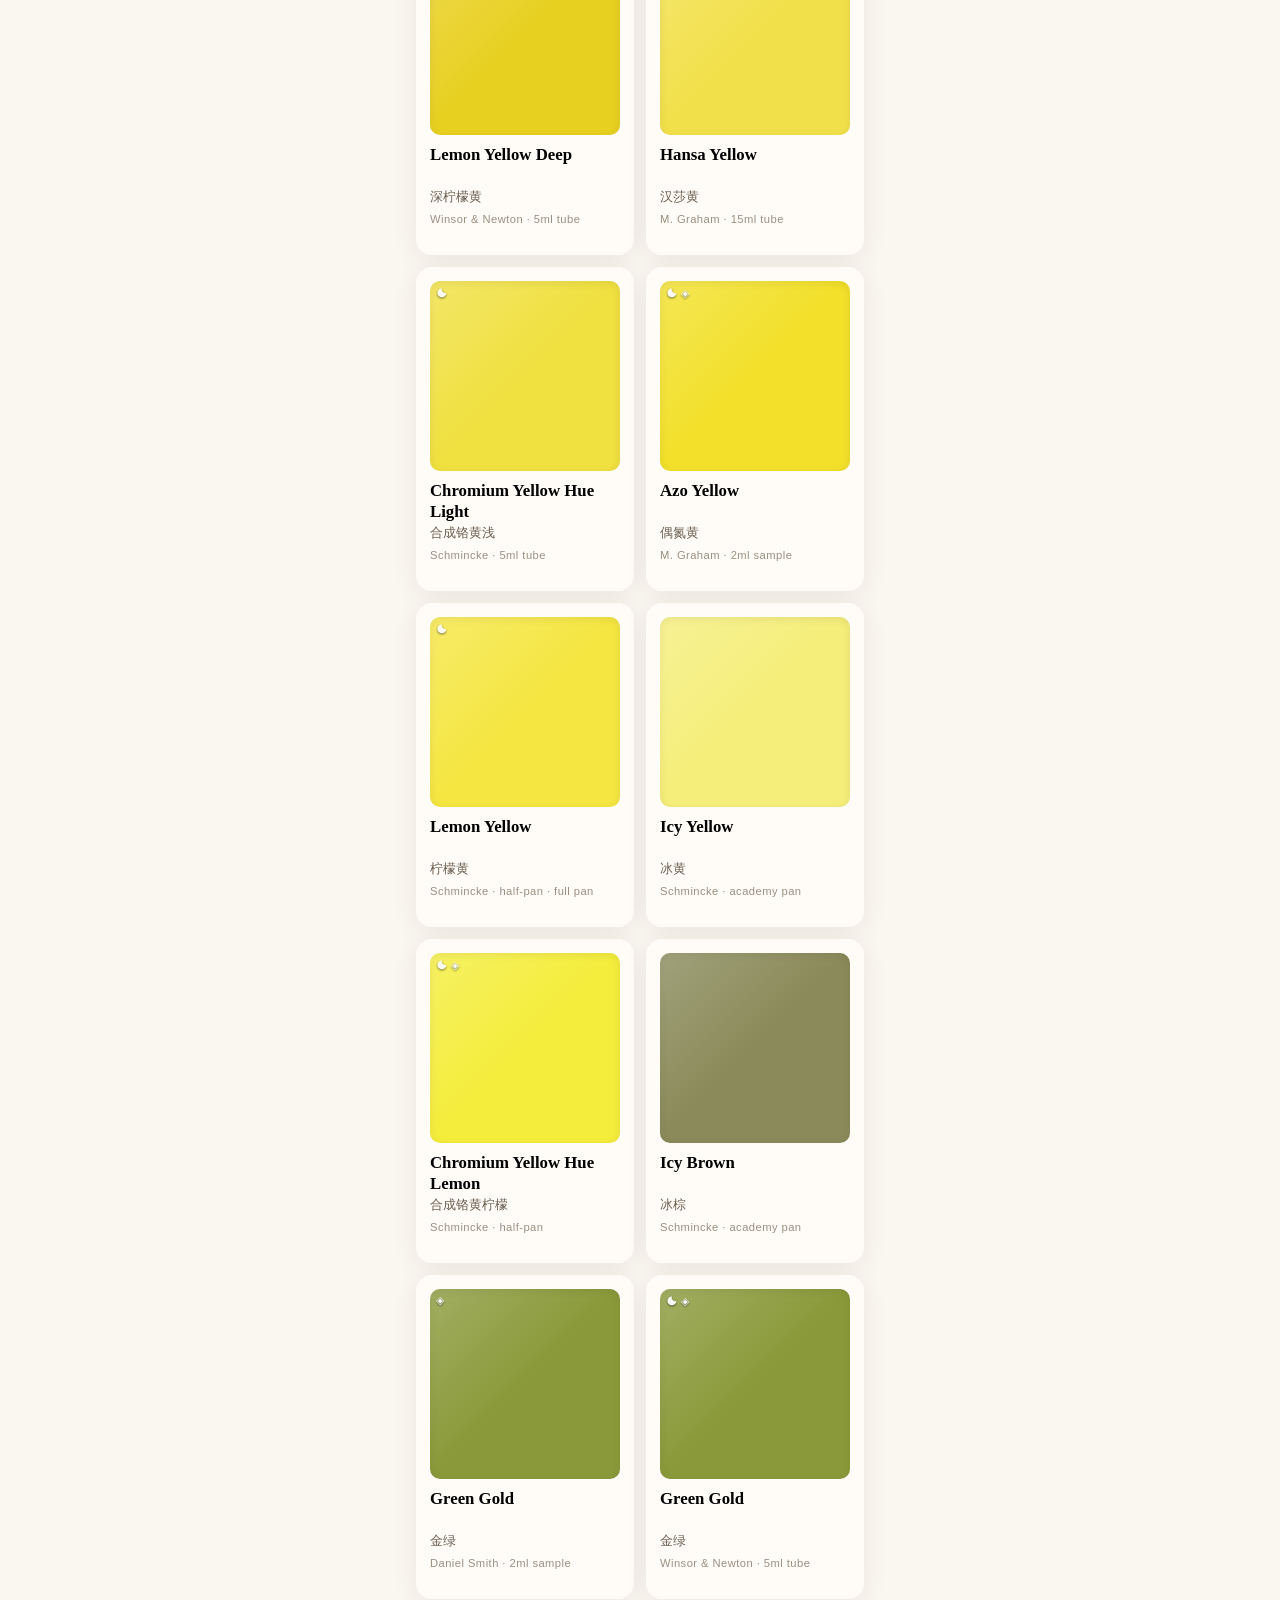
==== commit 11a5fe2c: "v162: restore the original Notturno sentences The layered wording was a comment on a reply. Liz like" ====
--- a/index.html
+++ b/index.html
@@ -19,7 +19,7 @@
         return;
       }
       // One-time: kill any service worker so a stuck SW cannot pin "Loading studio"
-      var FLAG = "oas-disable-sw-v161";
+      var FLAG = "oas-disable-sw-v162";
       try {
         if (sessionStorage.getItem(FLAG)) return;
         if (!("serviceWorker" in navigator)) {
@@ -53,7 +53,7 @@
   <link rel="apple-touch-icon" href="icons/apple-touch-icon.png" />
   <link rel="icon" type="image/png" sizes="192x192" href="icons/icon-192.png" />
   <link rel="icon" type="image/svg+xml" href="icons/icon.svg" />
-  <link rel="stylesheet" href="css/style.css?v=161" />
+  <link rel="stylesheet" href="css/style.css?v=162" />
 </head>
 <body>
   <p id="stuck-hint" class="load-status" hidden>
@@ -90,7 +90,7 @@
     </div>
     <p class="studio-tagline">watercolor palette & mix lab</p>
     <p class="palette-meta" id="palette-meta"></p>
-    <button type="button" id="app-version-chip" class="version-chip" title="Tap to fetch the latest studio">v161</button>
+    <button type="button" id="app-version-chip" class="version-chip" title="Tap to fetch the latest studio">v162</button>
   </header>
 
   <aside class="caveats-banner" id="caveats-banner" aria-label="Studio notes">
@@ -782,9 +782,9 @@
     </div>
   </dialog>
 
-  <script src="js/mixing.js?v=161" onerror="document.getElementById('load-error').hidden=false;document.getElementById('load-error').textContent='Failed to load mixing.js';document.getElementById('load-status').hidden=true;"></script>
-  <script src="js/data.js?v=161" onerror="document.getElementById('load-error').hidden=false;document.getElementById('load-error').textContent='Failed to load data.js';document.getElementById('load-status').hidden=true;"></script>
-  <script src="js/render.js?v=161" onerror="document.getElementById('load-error').hidden=false;document.getElementById('load-error').textContent='Failed to load render.js';document.getElementById('load-status').hidden=true;"></script>
-  <script src="js/app.js?v=161" onerror="document.getElementById('load-error').hidden=false;document.getElementById('load-error').textContent='Failed to load app.js';document.getElementById('load-status').hidden=true;"></script>
+  <script src="js/mixing.js?v=162" onerror="document.getElementById('load-error').hidden=false;document.getElementById('load-error').textContent='Failed to load mixing.js';document.getElementById('load-status').hidden=true;"></script>
+  <script src="js/data.js?v=162" onerror="document.getElementById('load-error').hidden=false;document.getElementById('load-error').textContent='Failed to load data.js';document.getElementById('load-status').hidden=true;"></script>
+  <script src="js/render.js?v=162" onerror="document.getElementById('load-error').hidden=false;document.getElementById('load-error').textContent='Failed to load render.js';document.getElementById('load-status').hidden=true;"></script>
+  <script src="js/app.js?v=162" onerror="document.getElementById('load-error').hidden=false;document.getElementById('load-error').textContent='Failed to load app.js';document.getElementById('load-status').hidden=true;"></script>
 </body>
 </html>
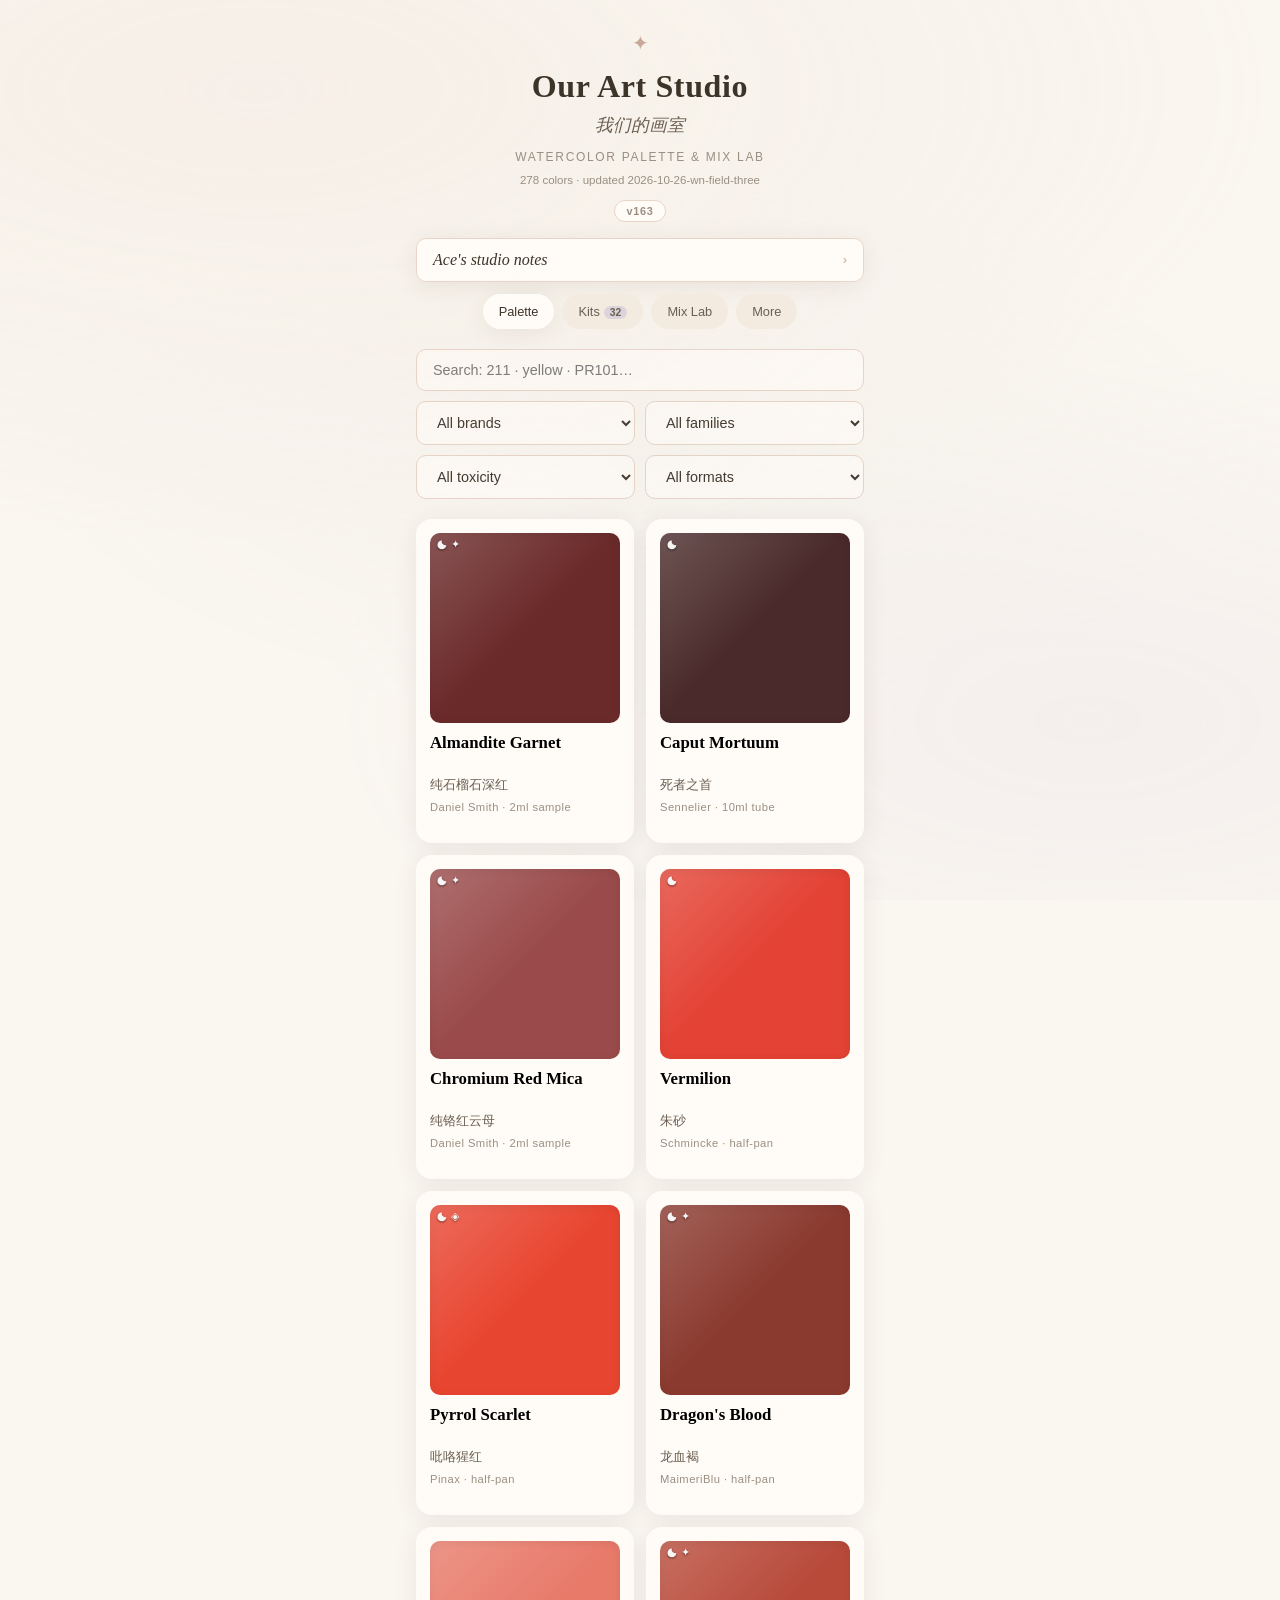
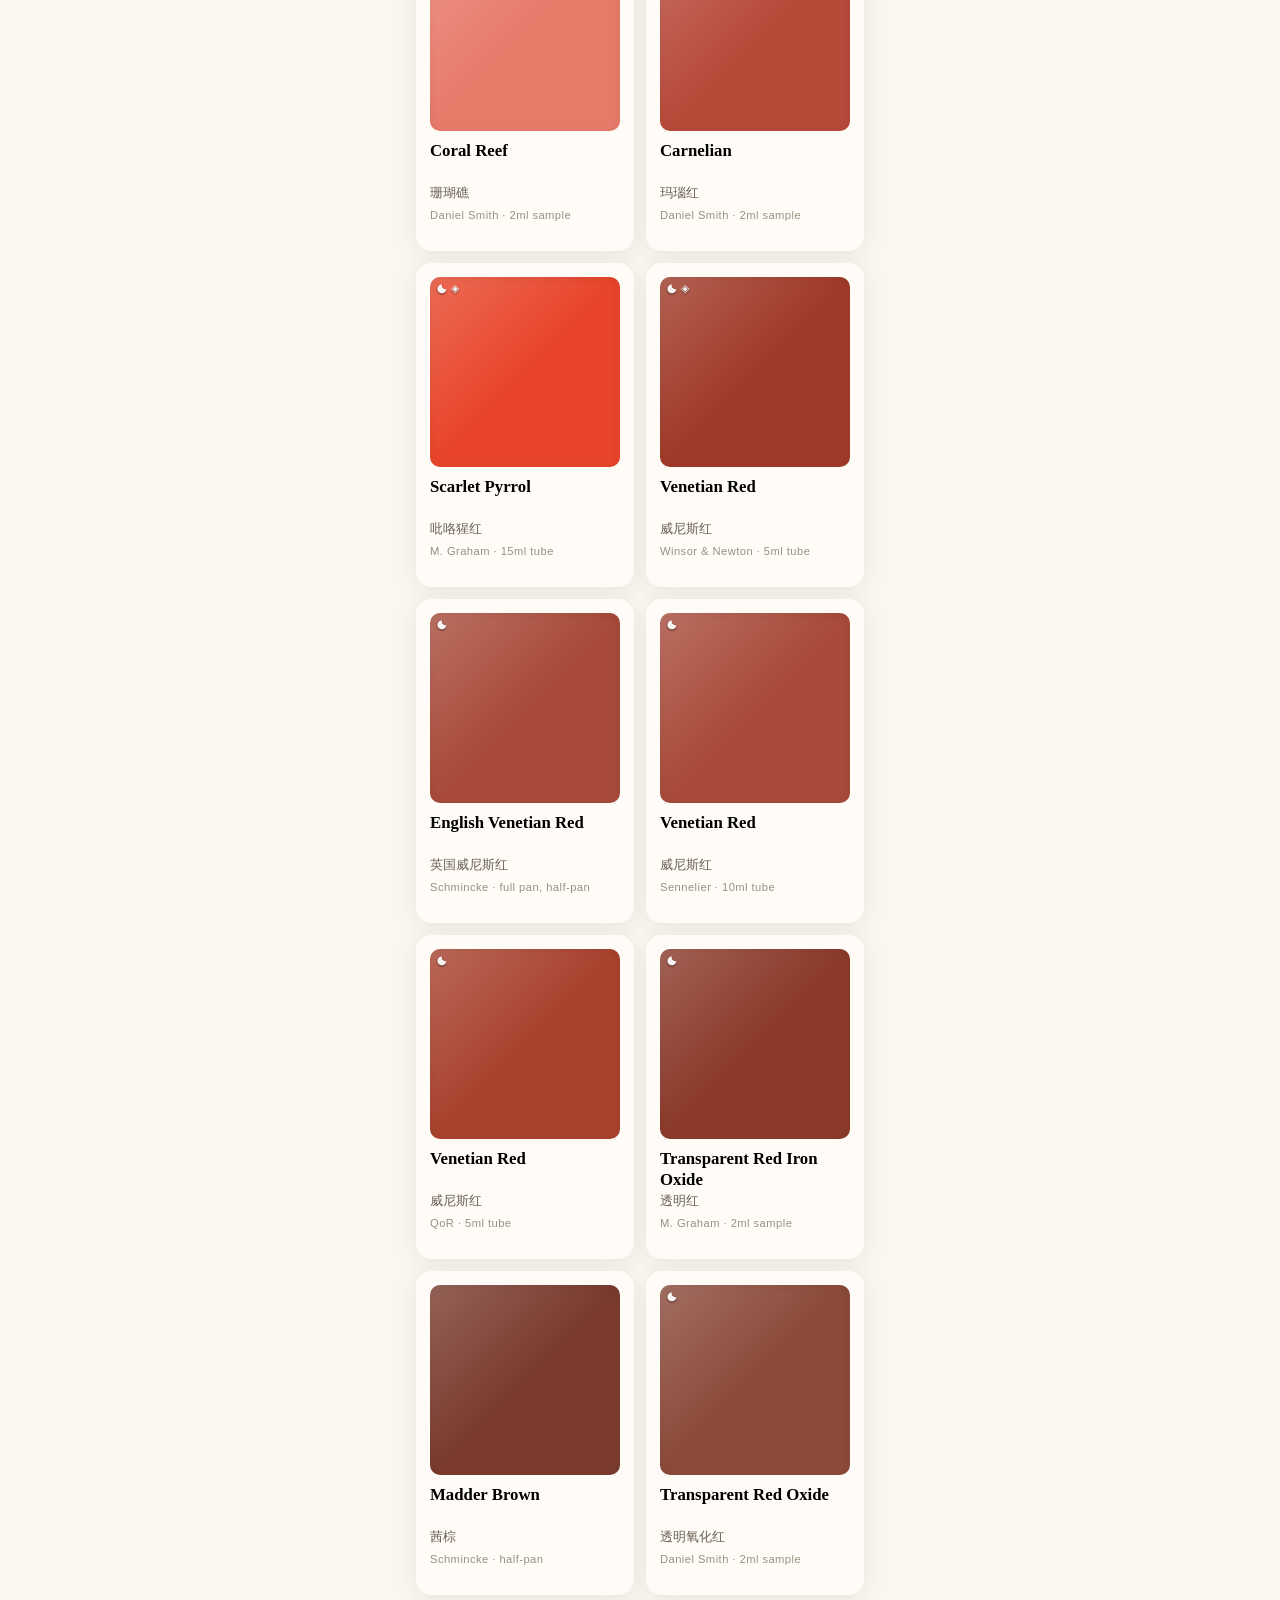
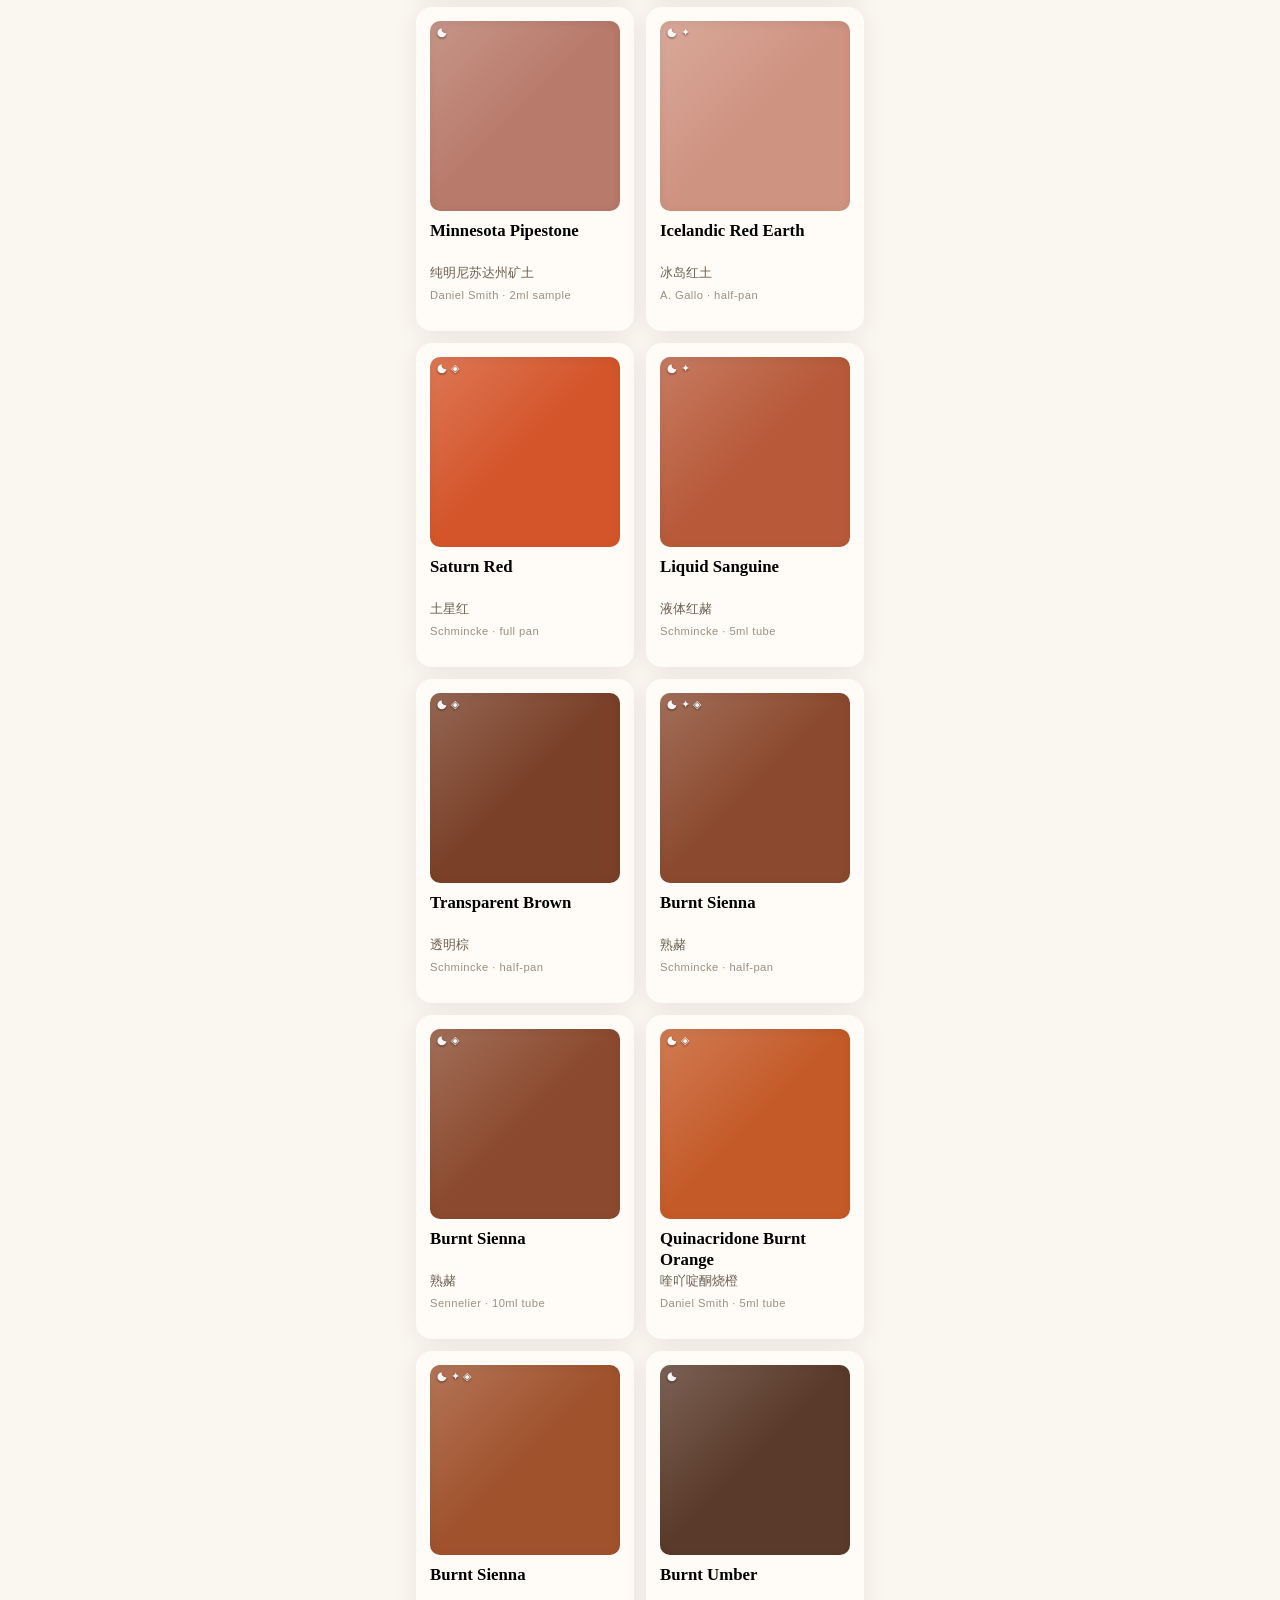
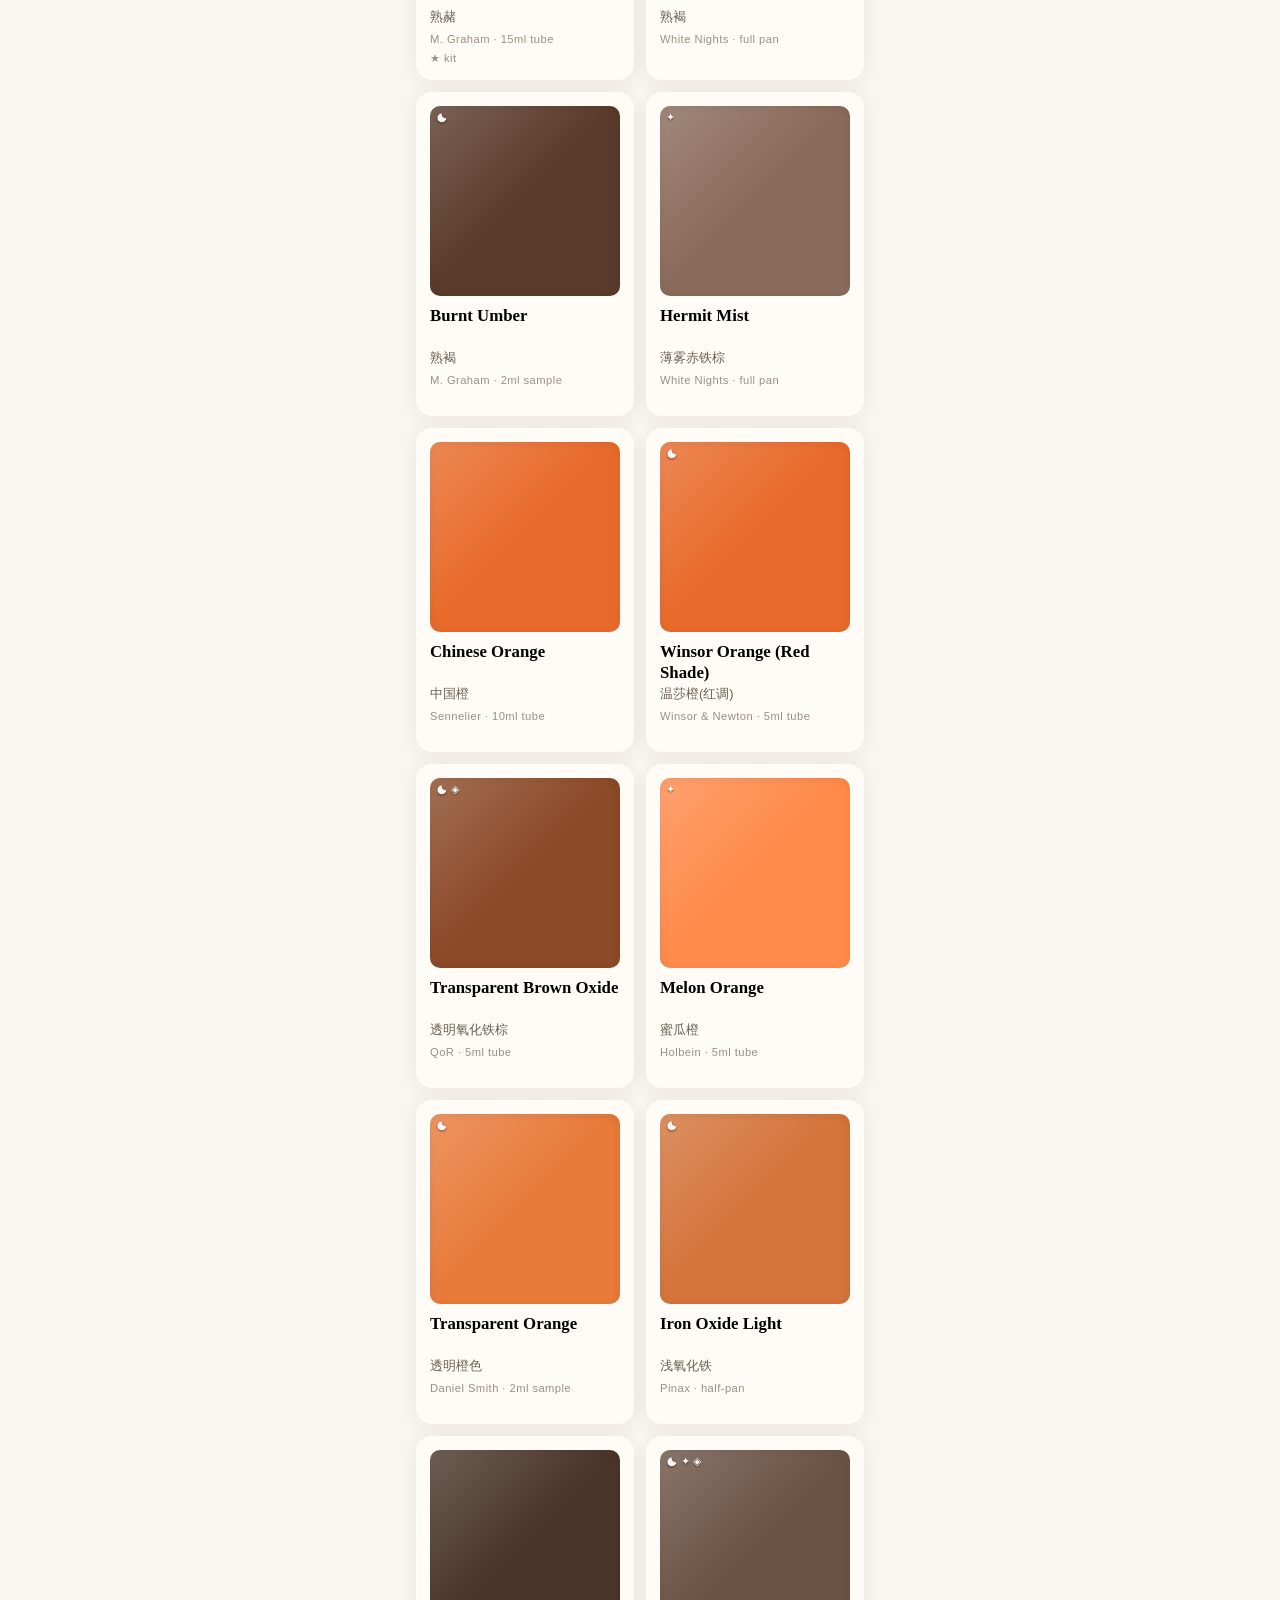
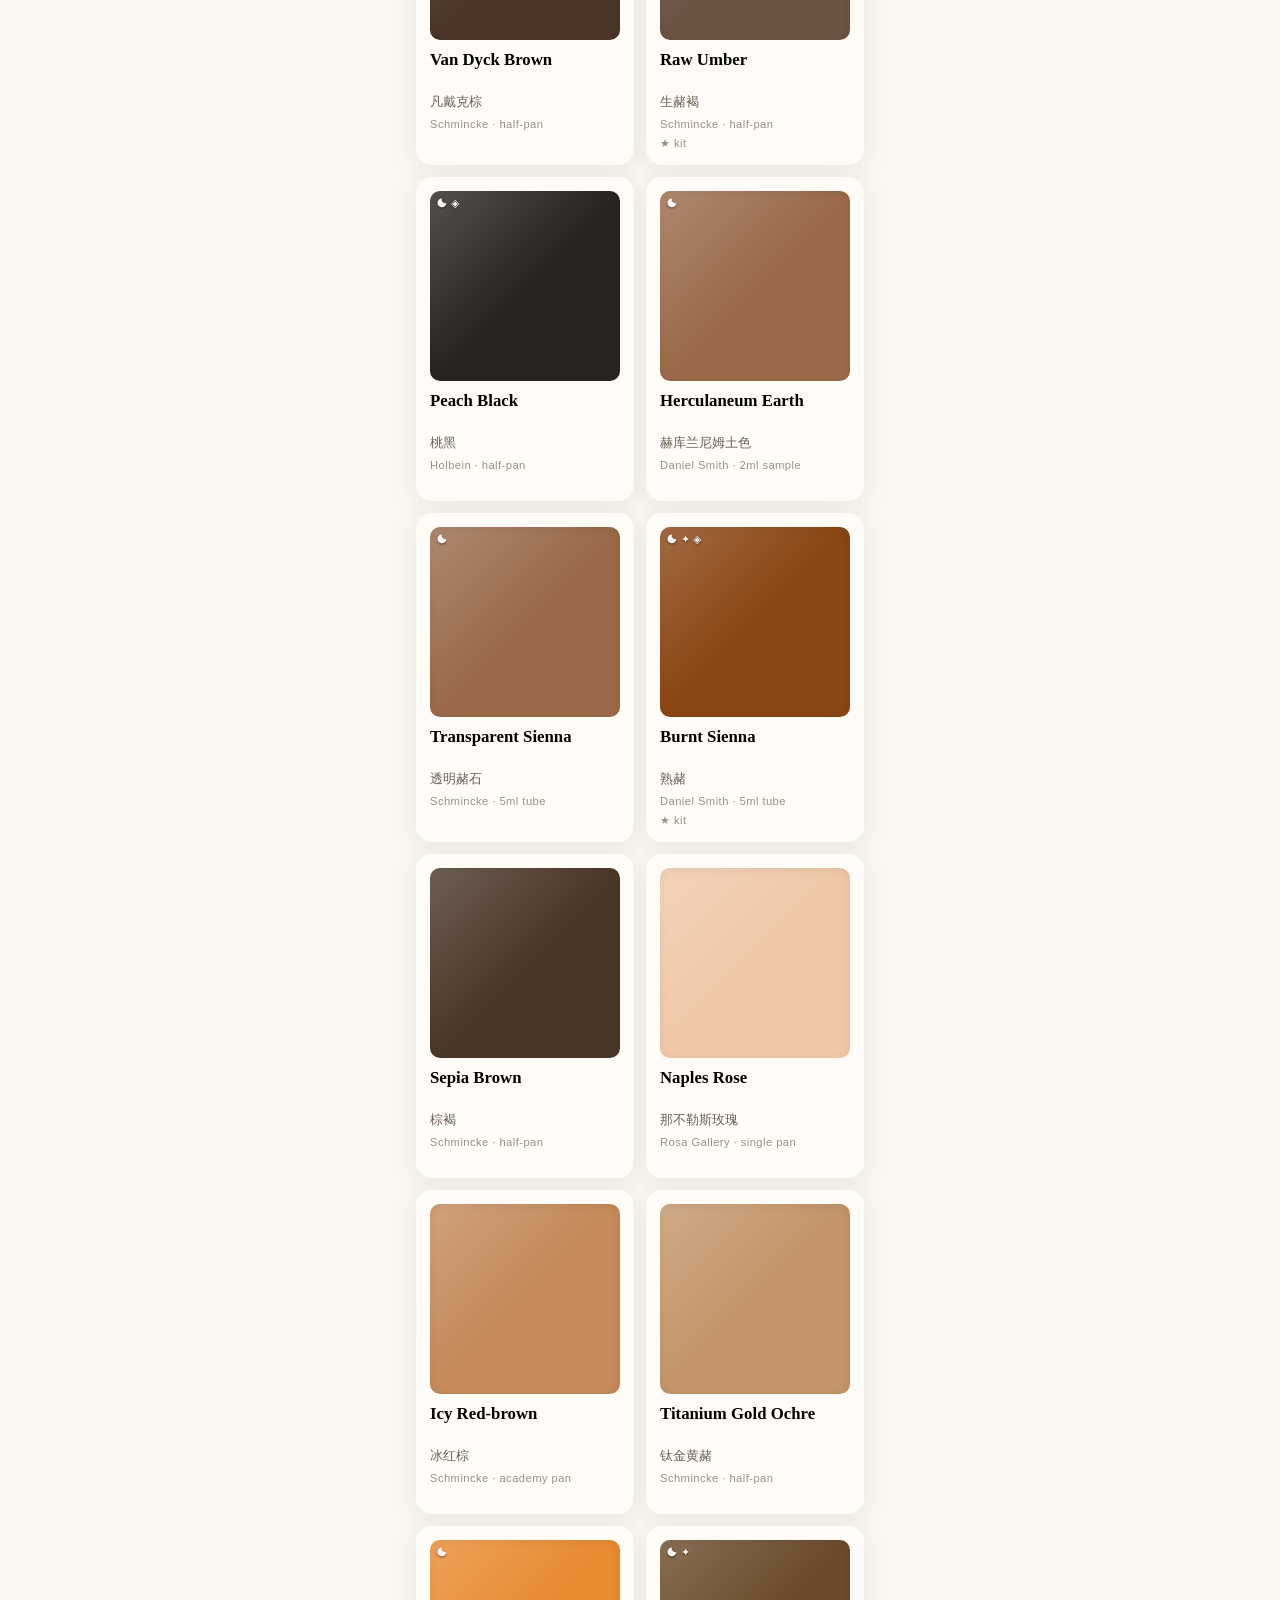
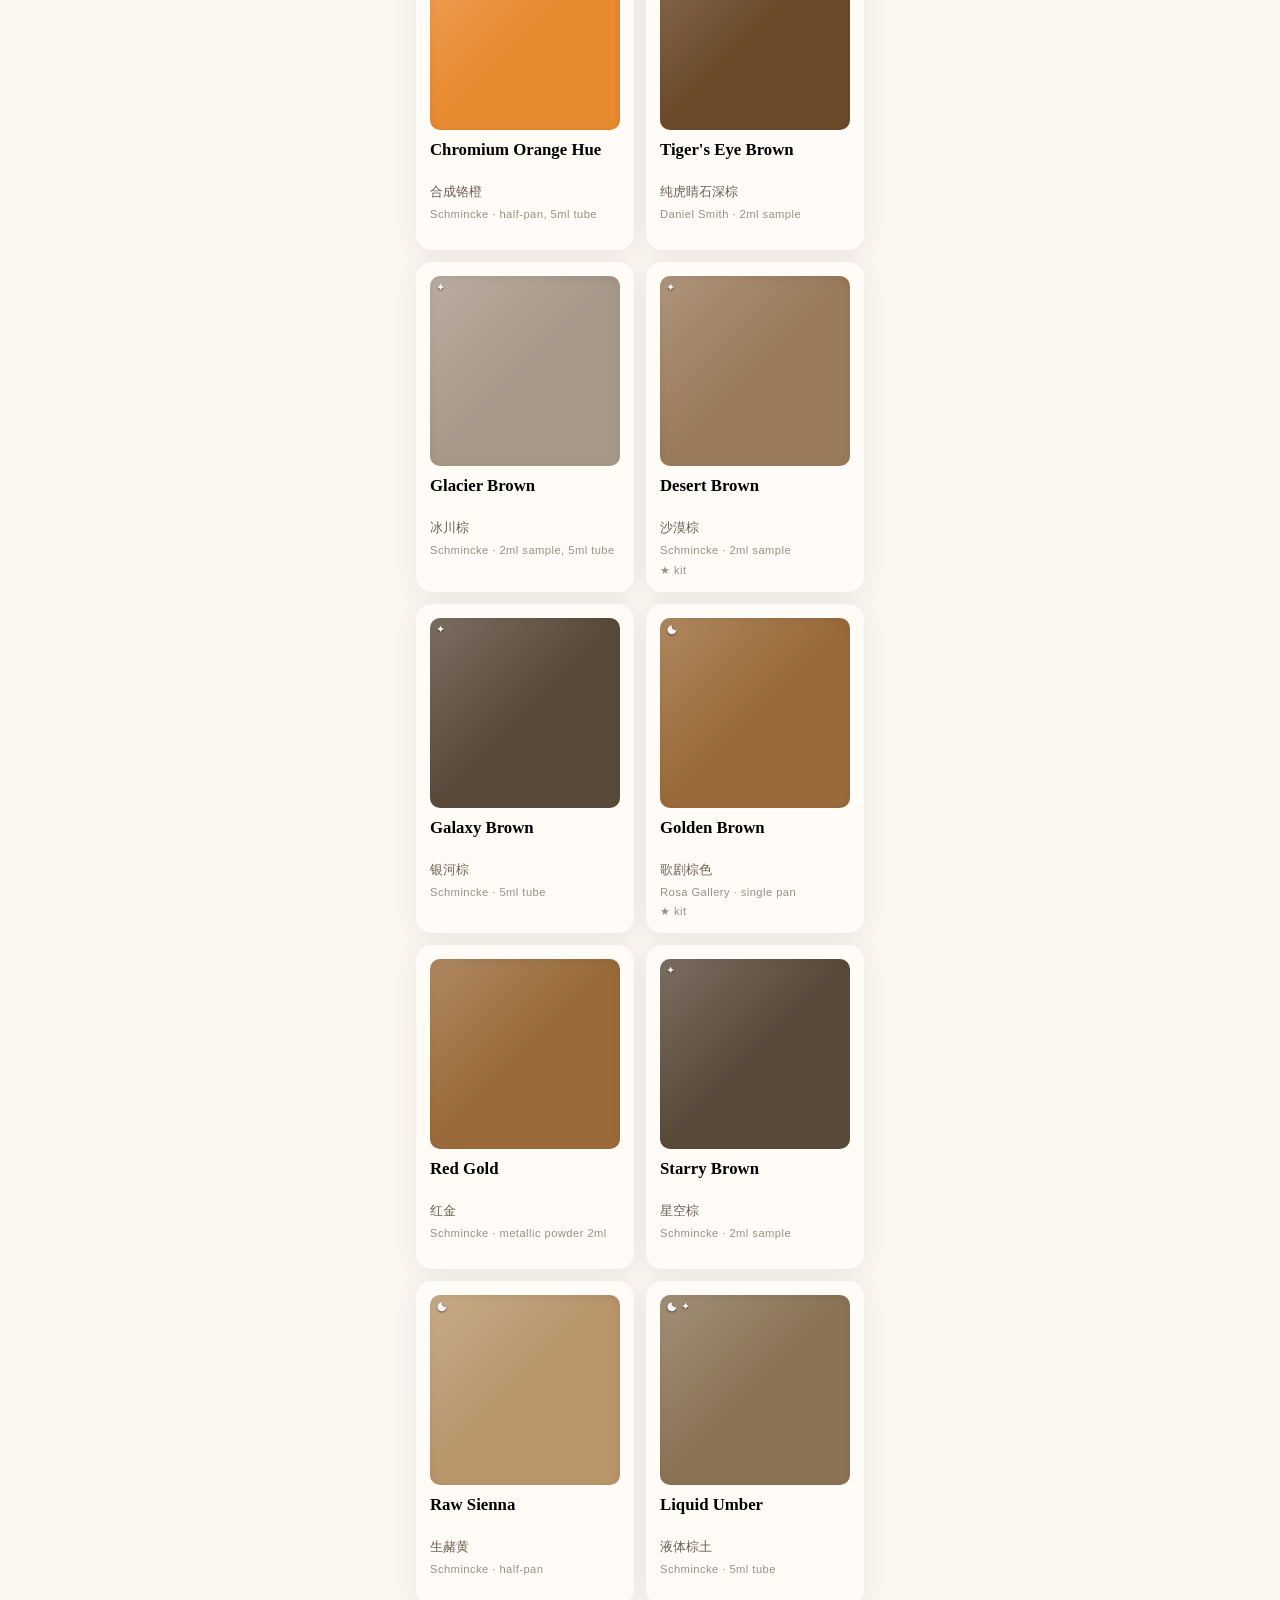
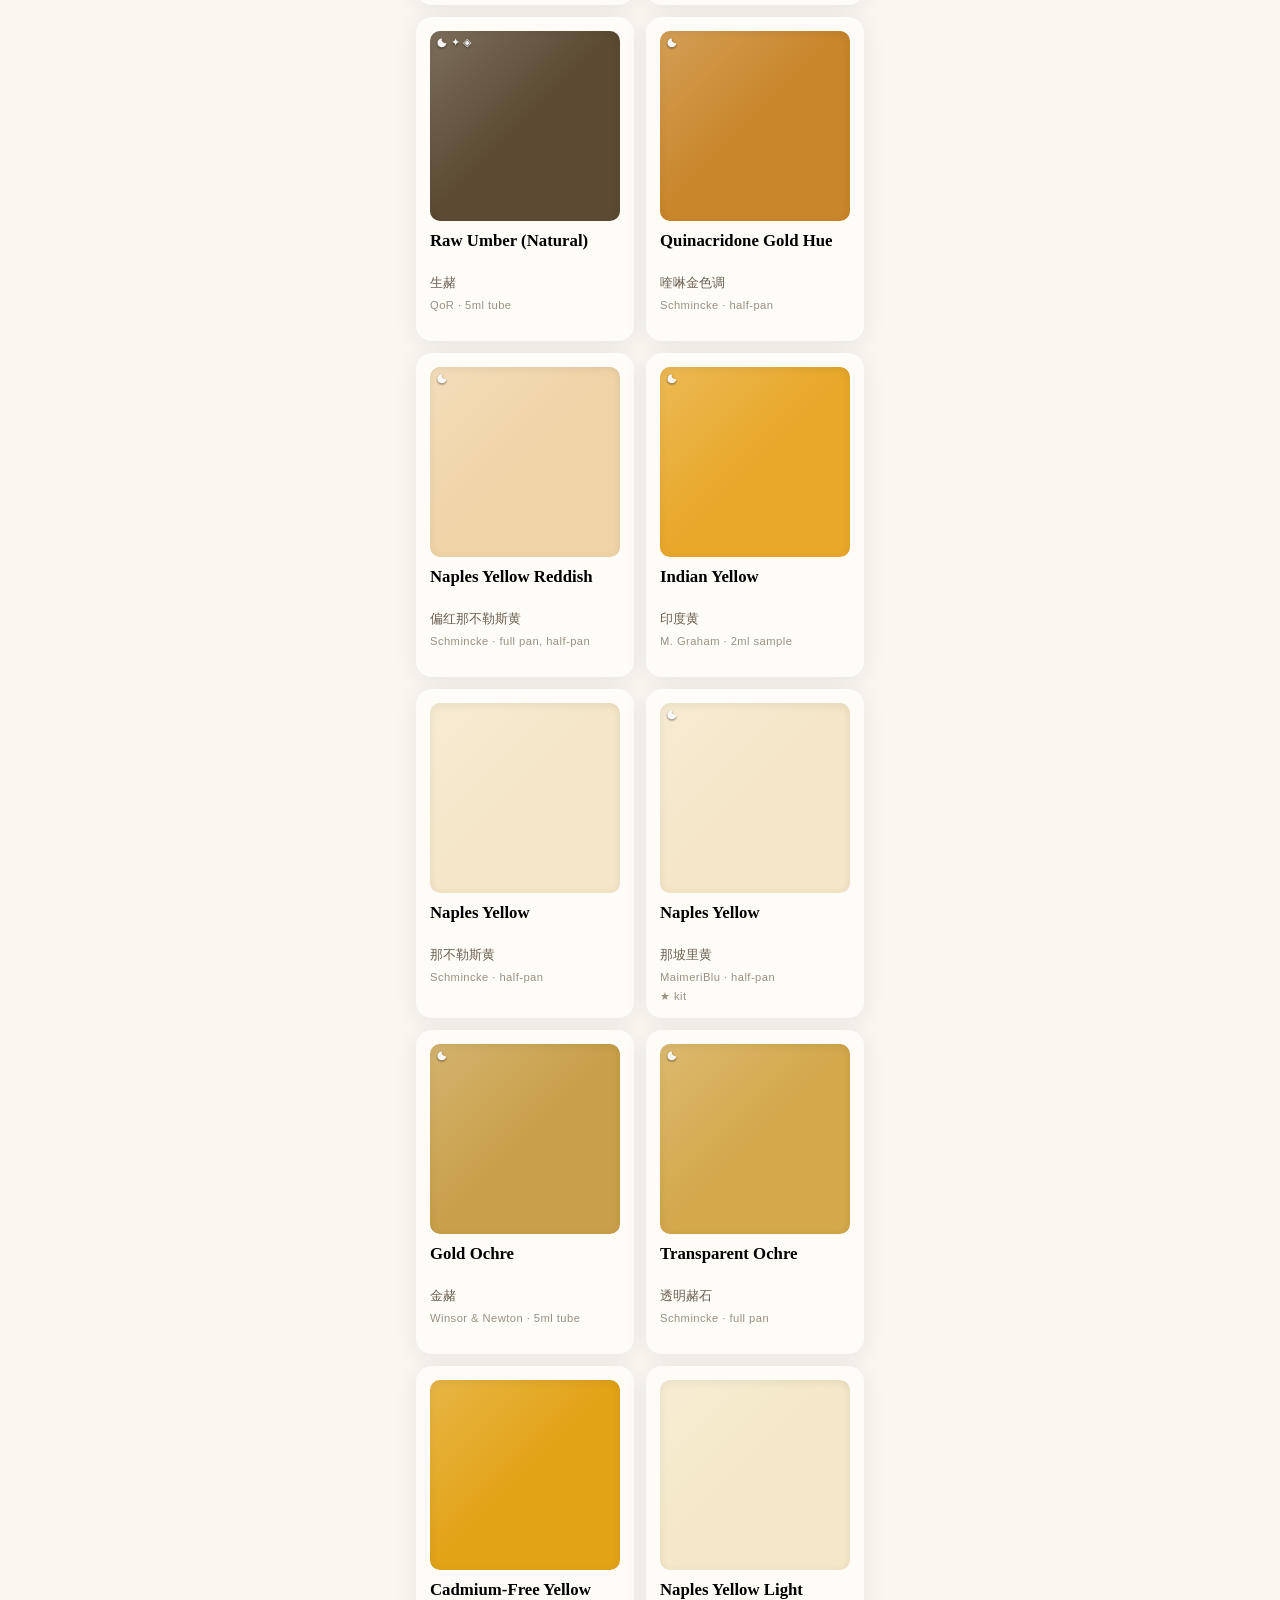
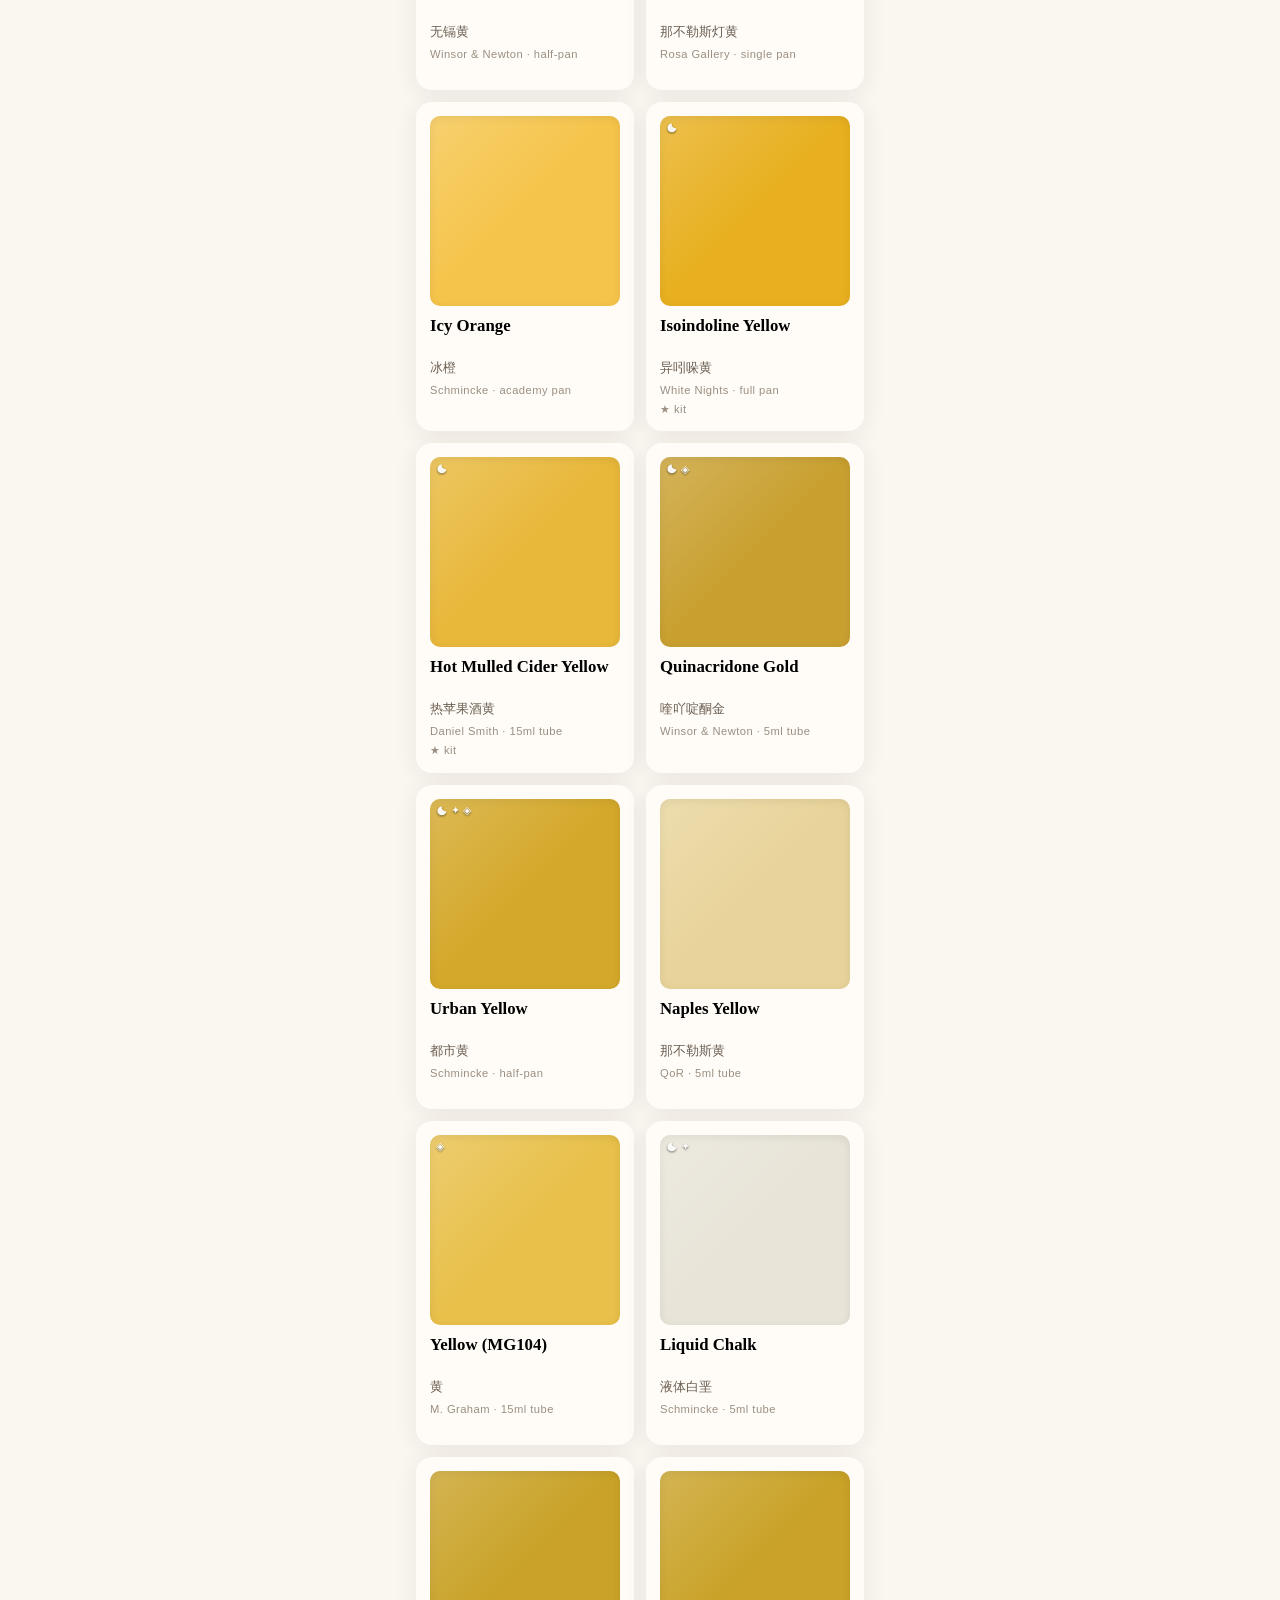
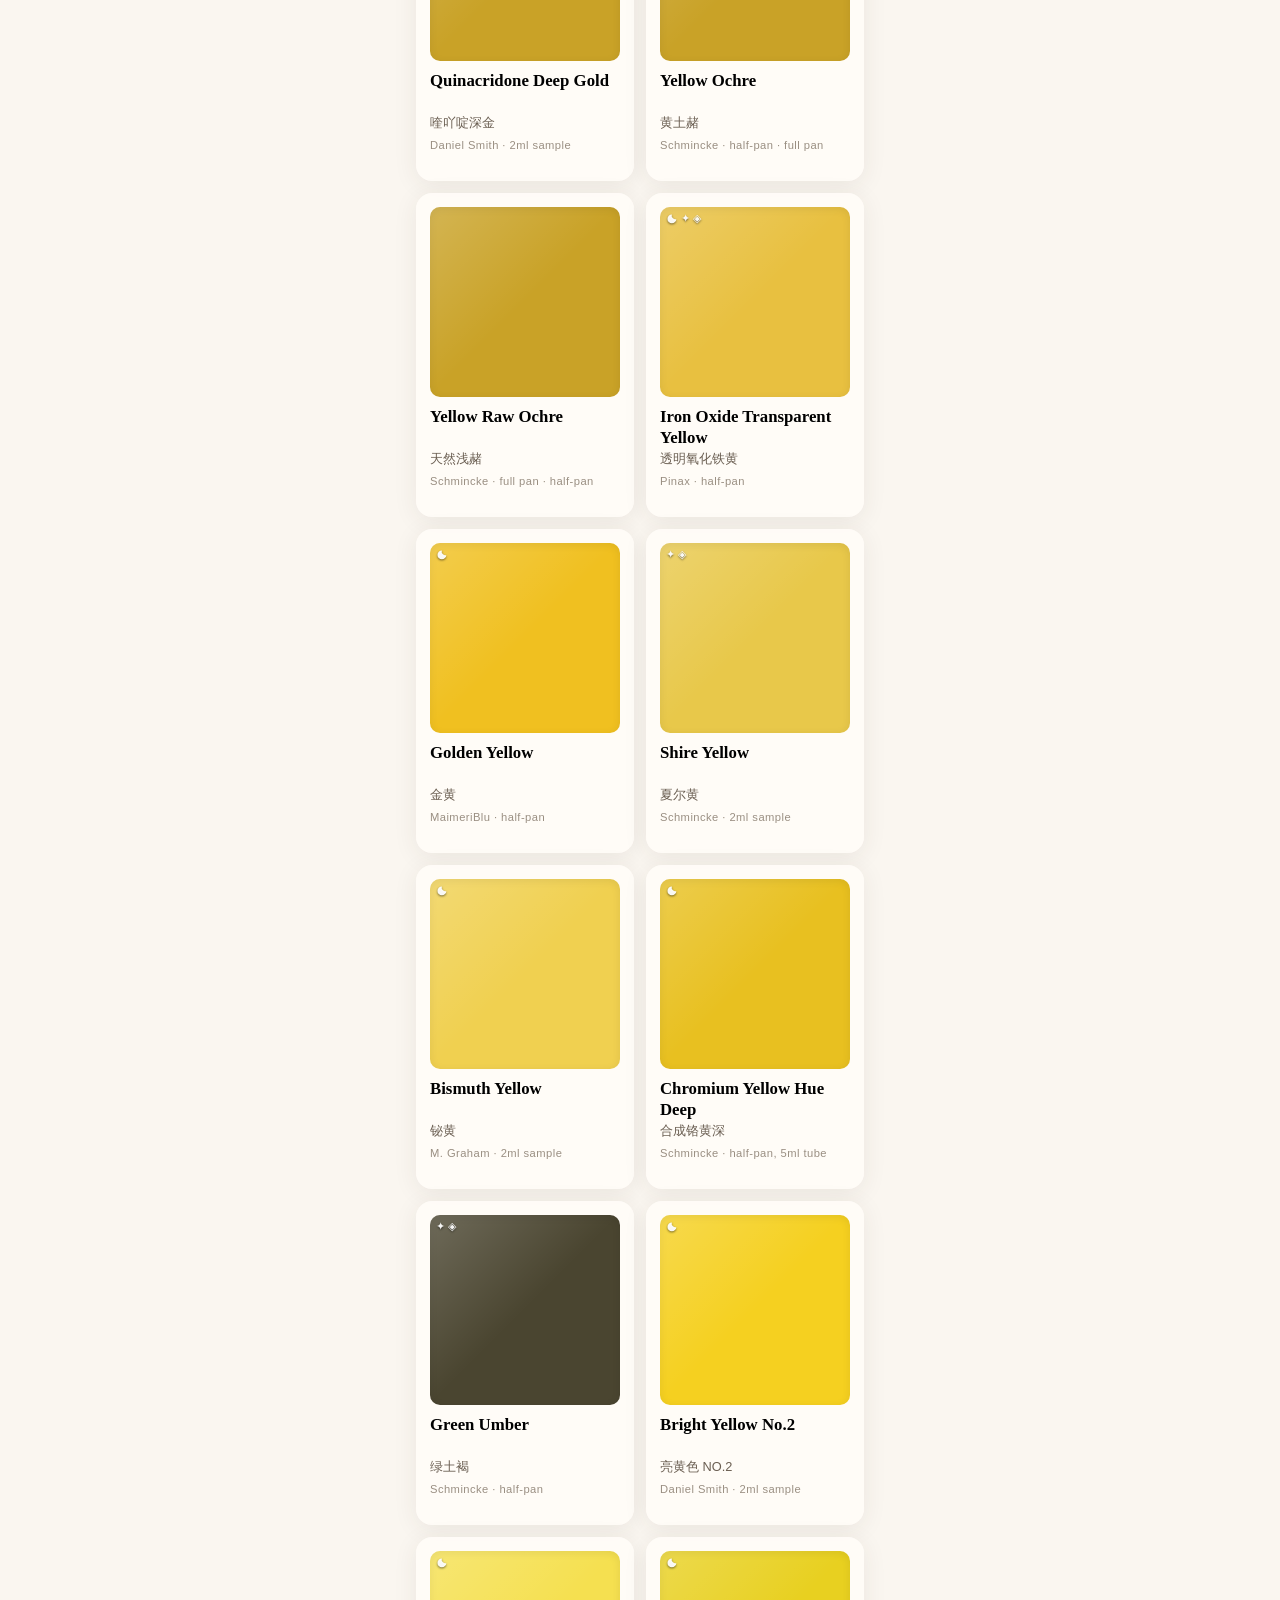
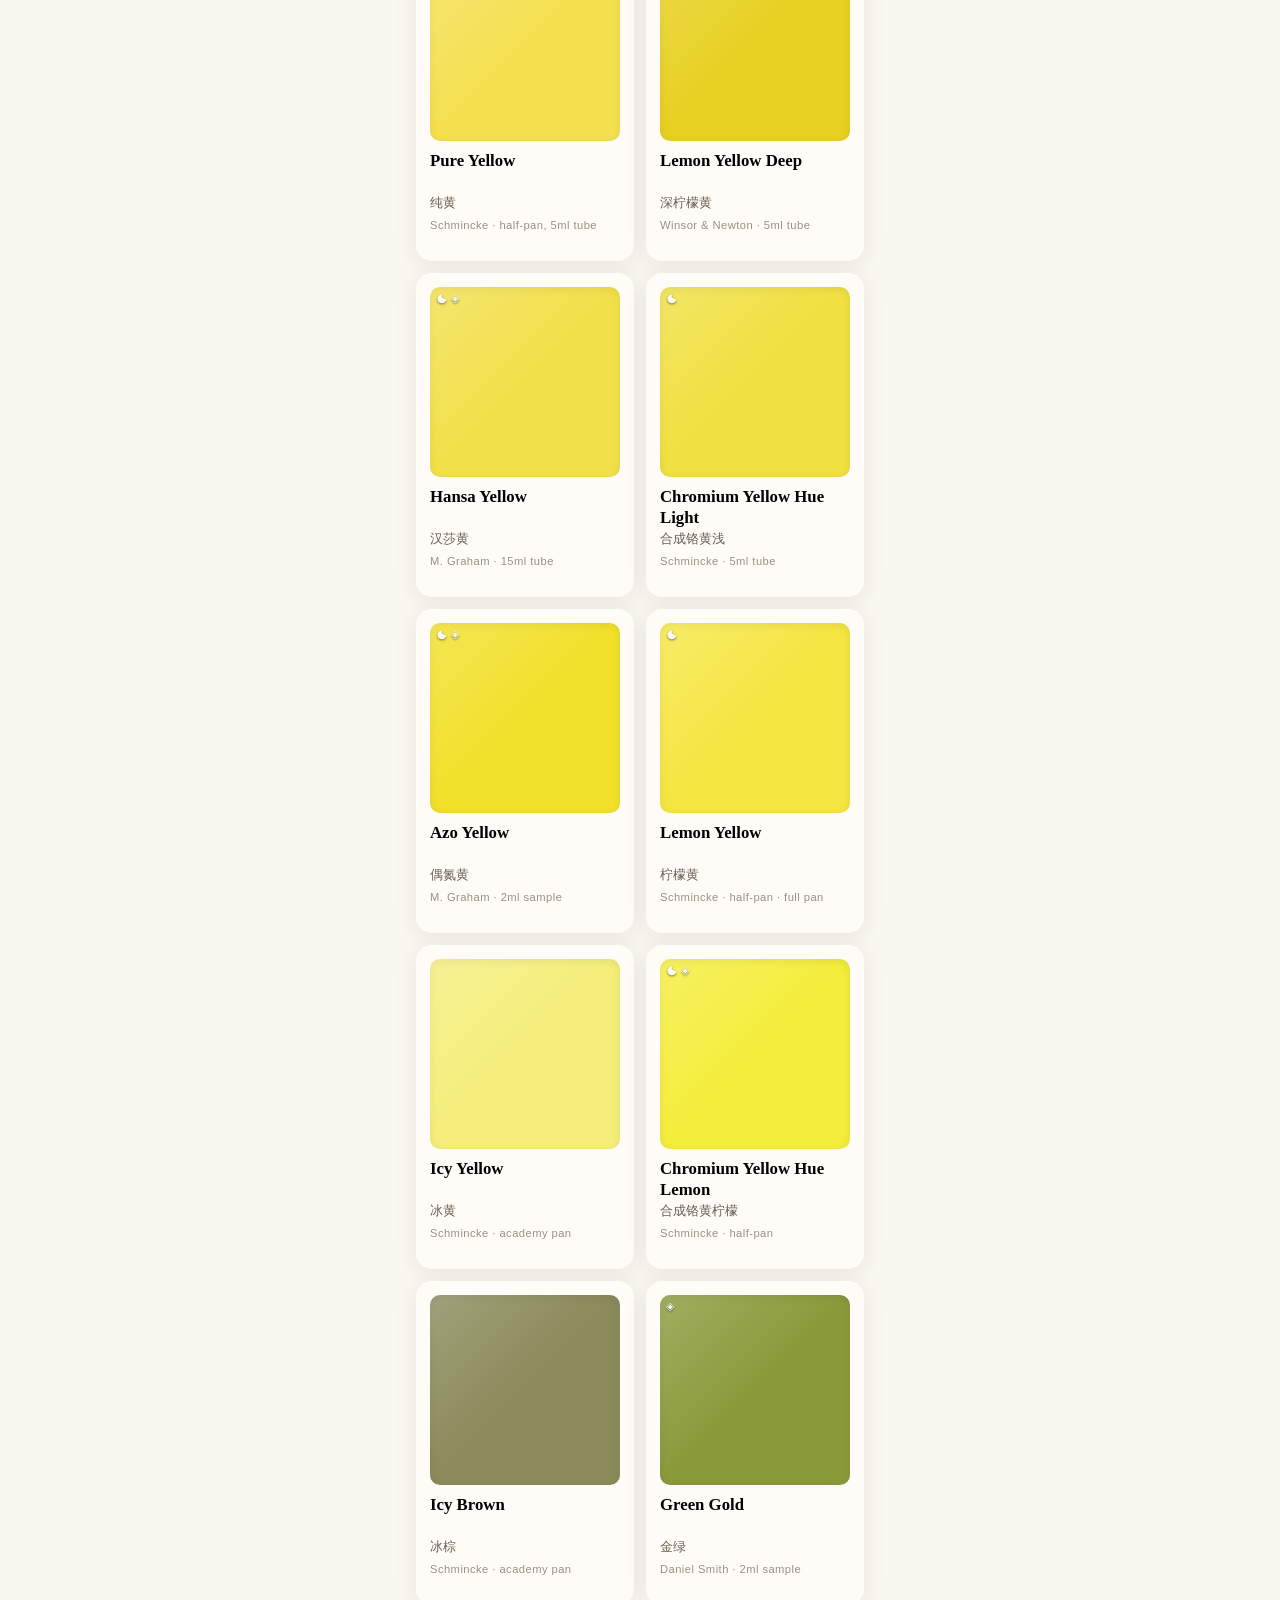
==== commit 145e5c98: "v163: add three Winsor & Newton Field Pocket half pans Cadmium-Free Yellow 890, Cadmium-Free Red 901" ====
--- a/index.html
+++ b/index.html
@@ -19,7 +19,7 @@
         return;
       }
       // One-time: kill any service worker so a stuck SW cannot pin "Loading studio"
-      var FLAG = "oas-disable-sw-v162";
+      var FLAG = "oas-disable-sw-v163";
       try {
         if (sessionStorage.getItem(FLAG)) return;
         if (!("serviceWorker" in navigator)) {
@@ -53,7 +53,7 @@
   <link rel="apple-touch-icon" href="icons/apple-touch-icon.png" />
   <link rel="icon" type="image/png" sizes="192x192" href="icons/icon-192.png" />
   <link rel="icon" type="image/svg+xml" href="icons/icon.svg" />
-  <link rel="stylesheet" href="css/style.css?v=162" />
+  <link rel="stylesheet" href="css/style.css?v=163" />
 </head>
 <body>
   <p id="stuck-hint" class="load-status" hidden>
@@ -90,7 +90,7 @@
     </div>
     <p class="studio-tagline">watercolor palette & mix lab</p>
     <p class="palette-meta" id="palette-meta"></p>
-    <button type="button" id="app-version-chip" class="version-chip" title="Tap to fetch the latest studio">v162</button>
+    <button type="button" id="app-version-chip" class="version-chip" title="Tap to fetch the latest studio">v163</button>
   </header>
 
   <aside class="caveats-banner" id="caveats-banner" aria-label="Studio notes">
@@ -782,9 +782,9 @@
     </div>
   </dialog>
 
-  <script src="js/mixing.js?v=162" onerror="document.getElementById('load-error').hidden=false;document.getElementById('load-error').textContent='Failed to load mixing.js';document.getElementById('load-status').hidden=true;"></script>
-  <script src="js/data.js?v=162" onerror="document.getElementById('load-error').hidden=false;document.getElementById('load-error').textContent='Failed to load data.js';document.getElementById('load-status').hidden=true;"></script>
-  <script src="js/render.js?v=162" onerror="document.getElementById('load-error').hidden=false;document.getElementById('load-error').textContent='Failed to load render.js';document.getElementById('load-status').hidden=true;"></script>
-  <script src="js/app.js?v=162" onerror="document.getElementById('load-error').hidden=false;document.getElementById('load-error').textContent='Failed to load app.js';document.getElementById('load-status').hidden=true;"></script>
+  <script src="js/mixing.js?v=163" onerror="document.getElementById('load-error').hidden=false;document.getElementById('load-error').textContent='Failed to load mixing.js';document.getElementById('load-status').hidden=true;"></script>
+  <script src="js/data.js?v=163" onerror="document.getElementById('load-error').hidden=false;document.getElementById('load-error').textContent='Failed to load data.js';document.getElementById('load-status').hidden=true;"></script>
+  <script src="js/render.js?v=163" onerror="document.getElementById('load-error').hidden=false;document.getElementById('load-error').textContent='Failed to load render.js';document.getElementById('load-status').hidden=true;"></script>
+  <script src="js/app.js?v=163" onerror="document.getElementById('load-error').hidden=false;document.getElementById('load-error').textContent='Failed to load app.js';document.getElementById('load-status').hidden=true;"></script>
 </body>
 </html>
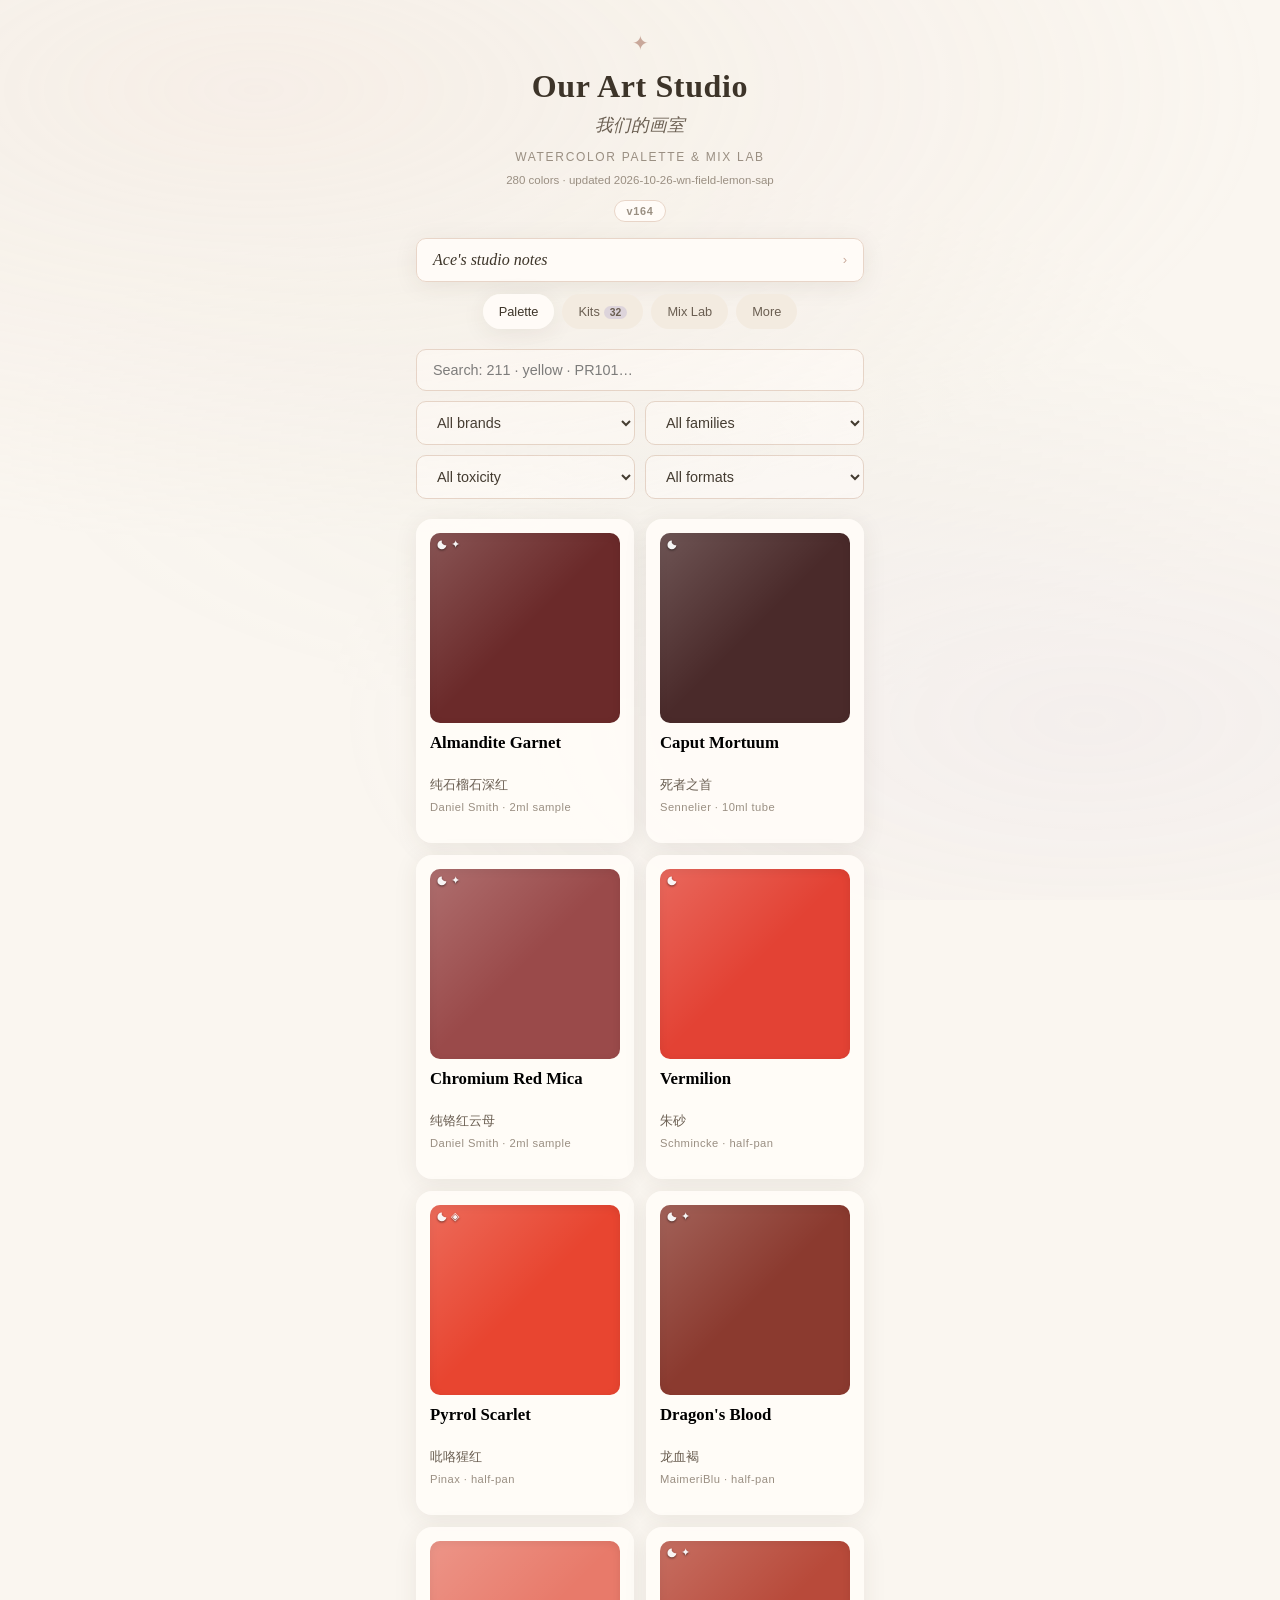
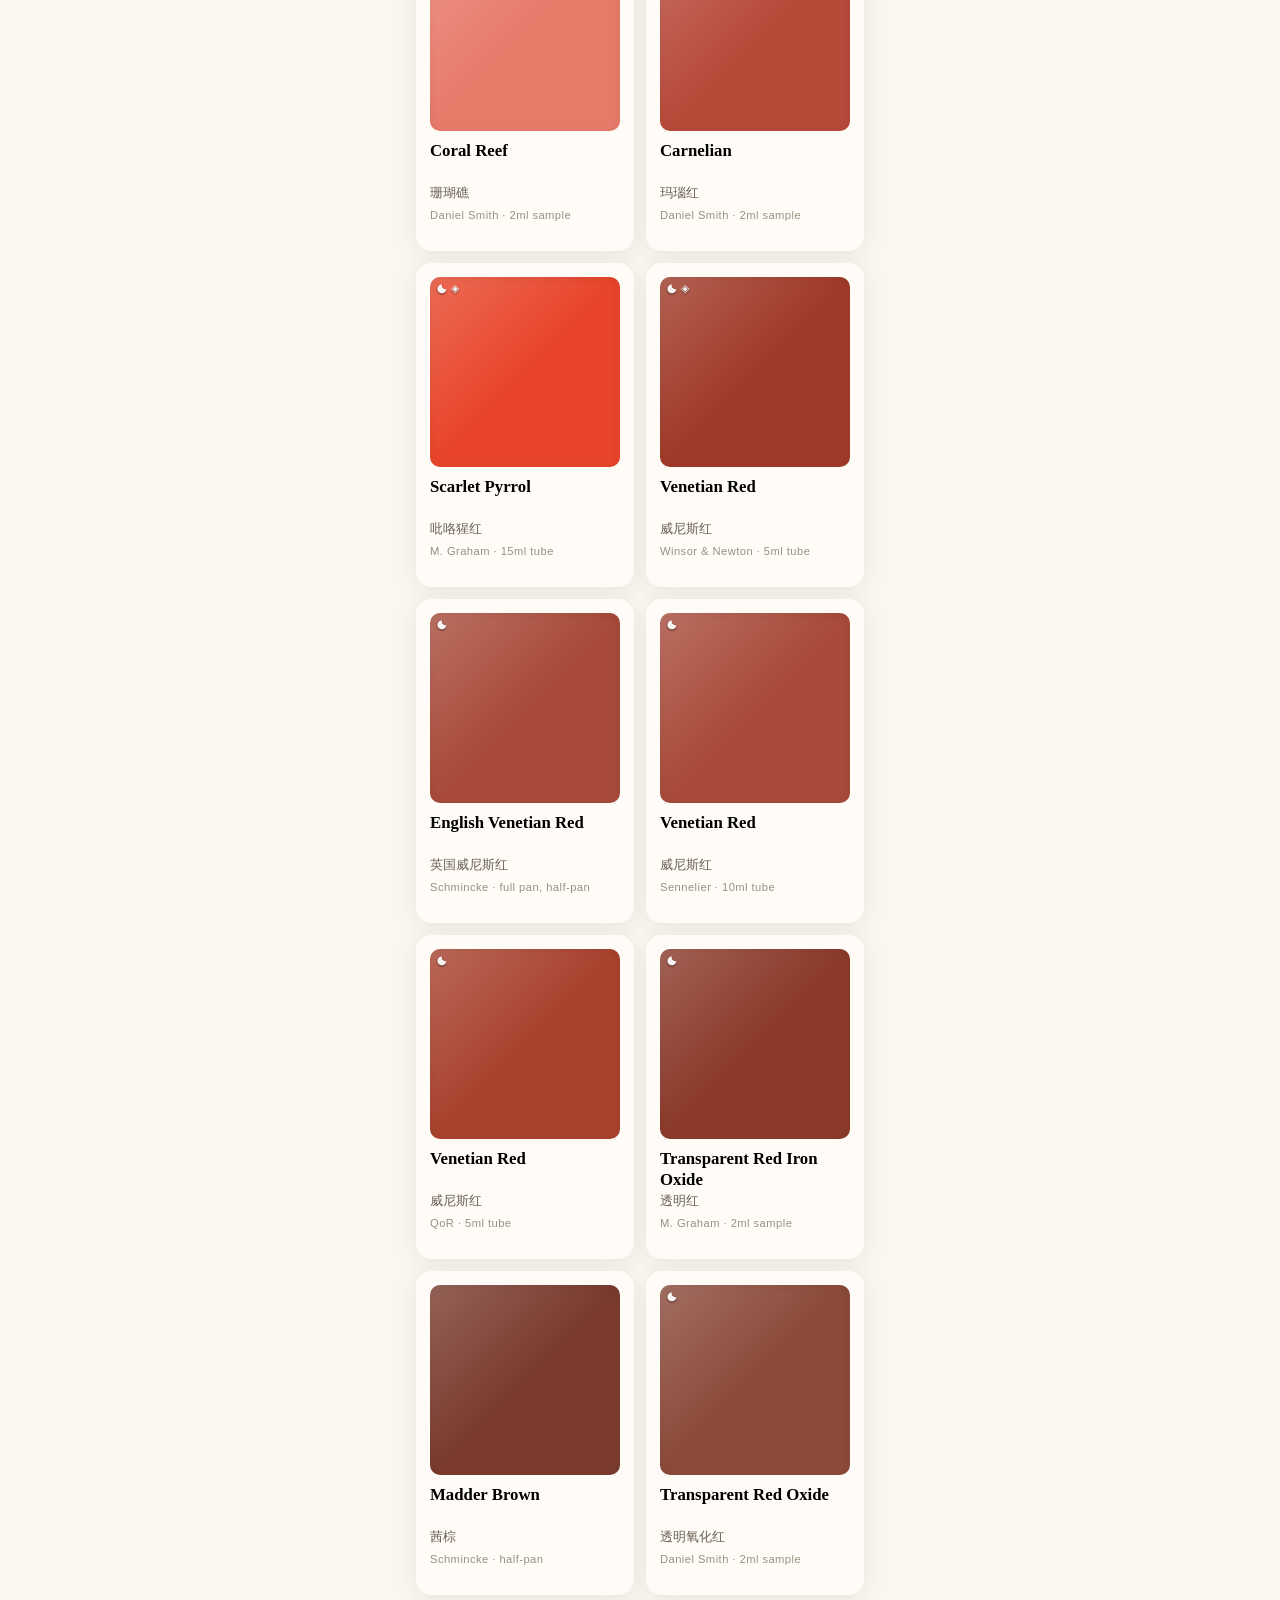
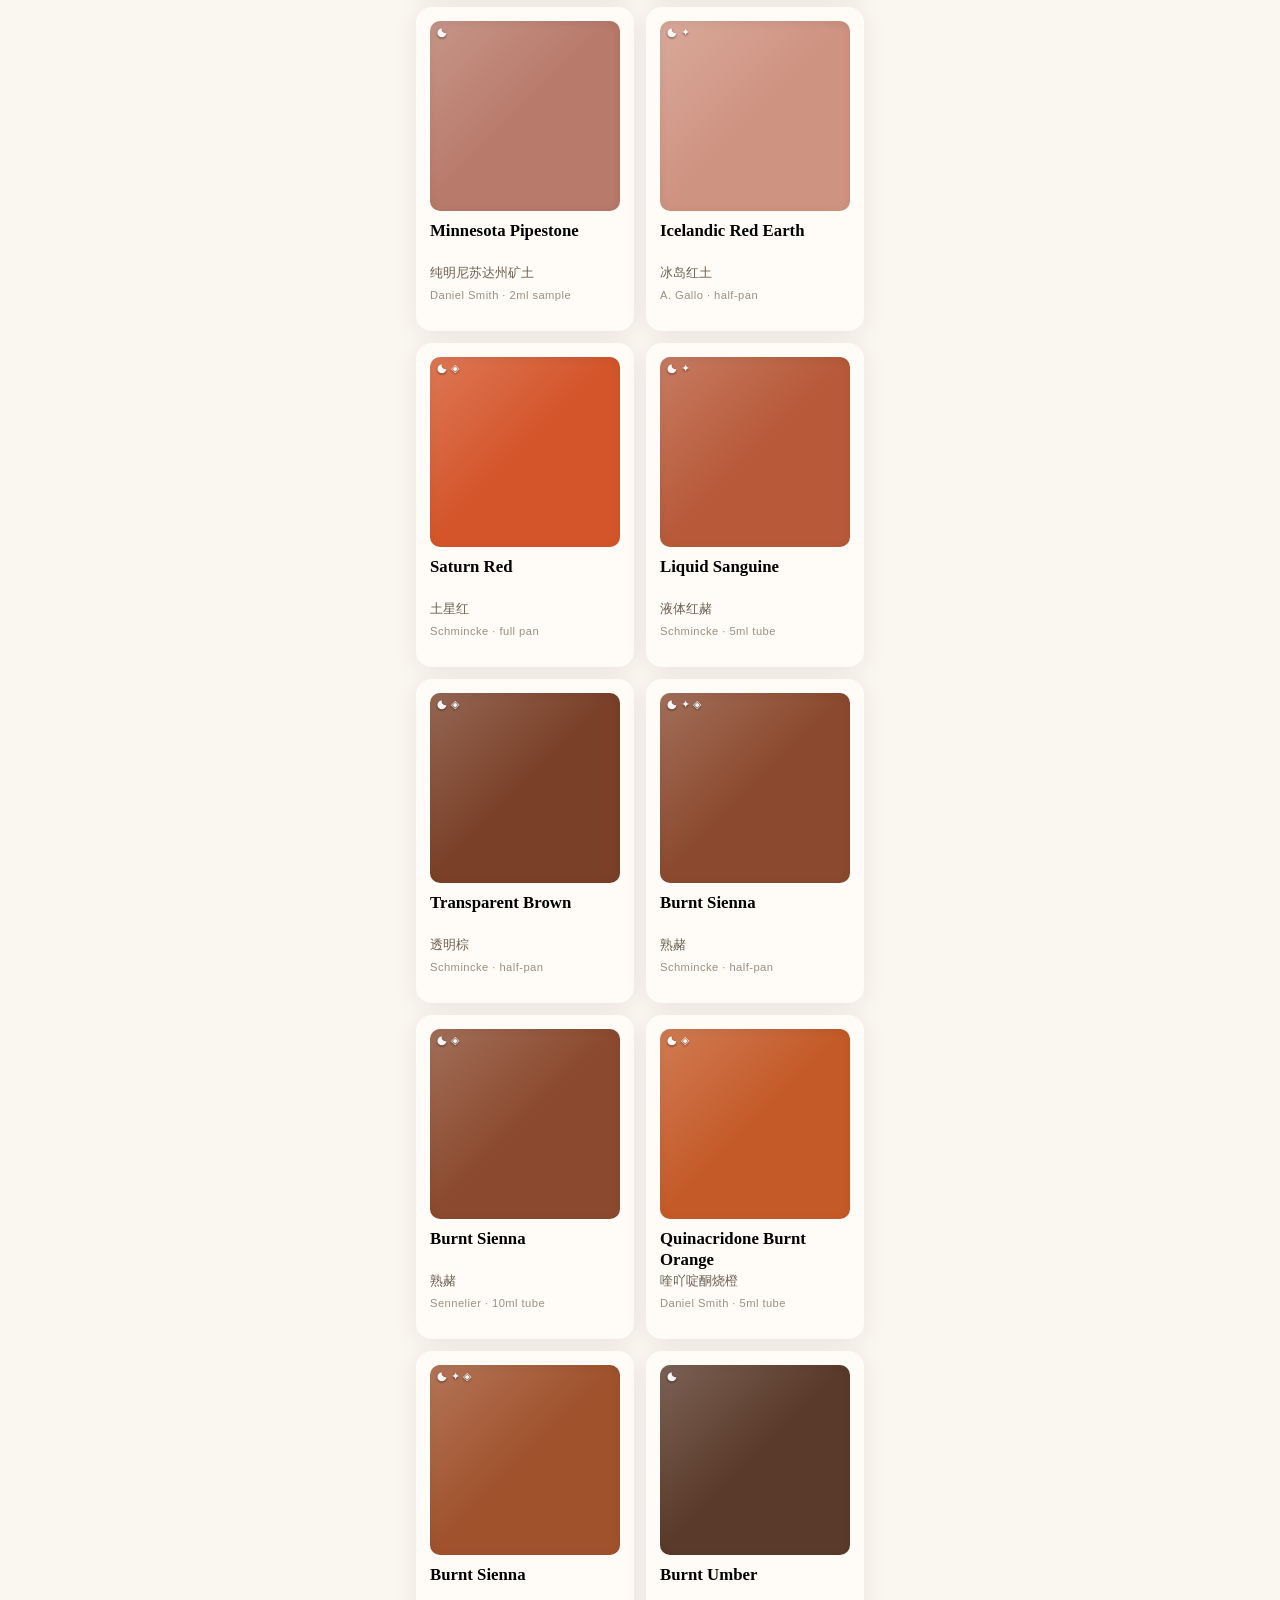
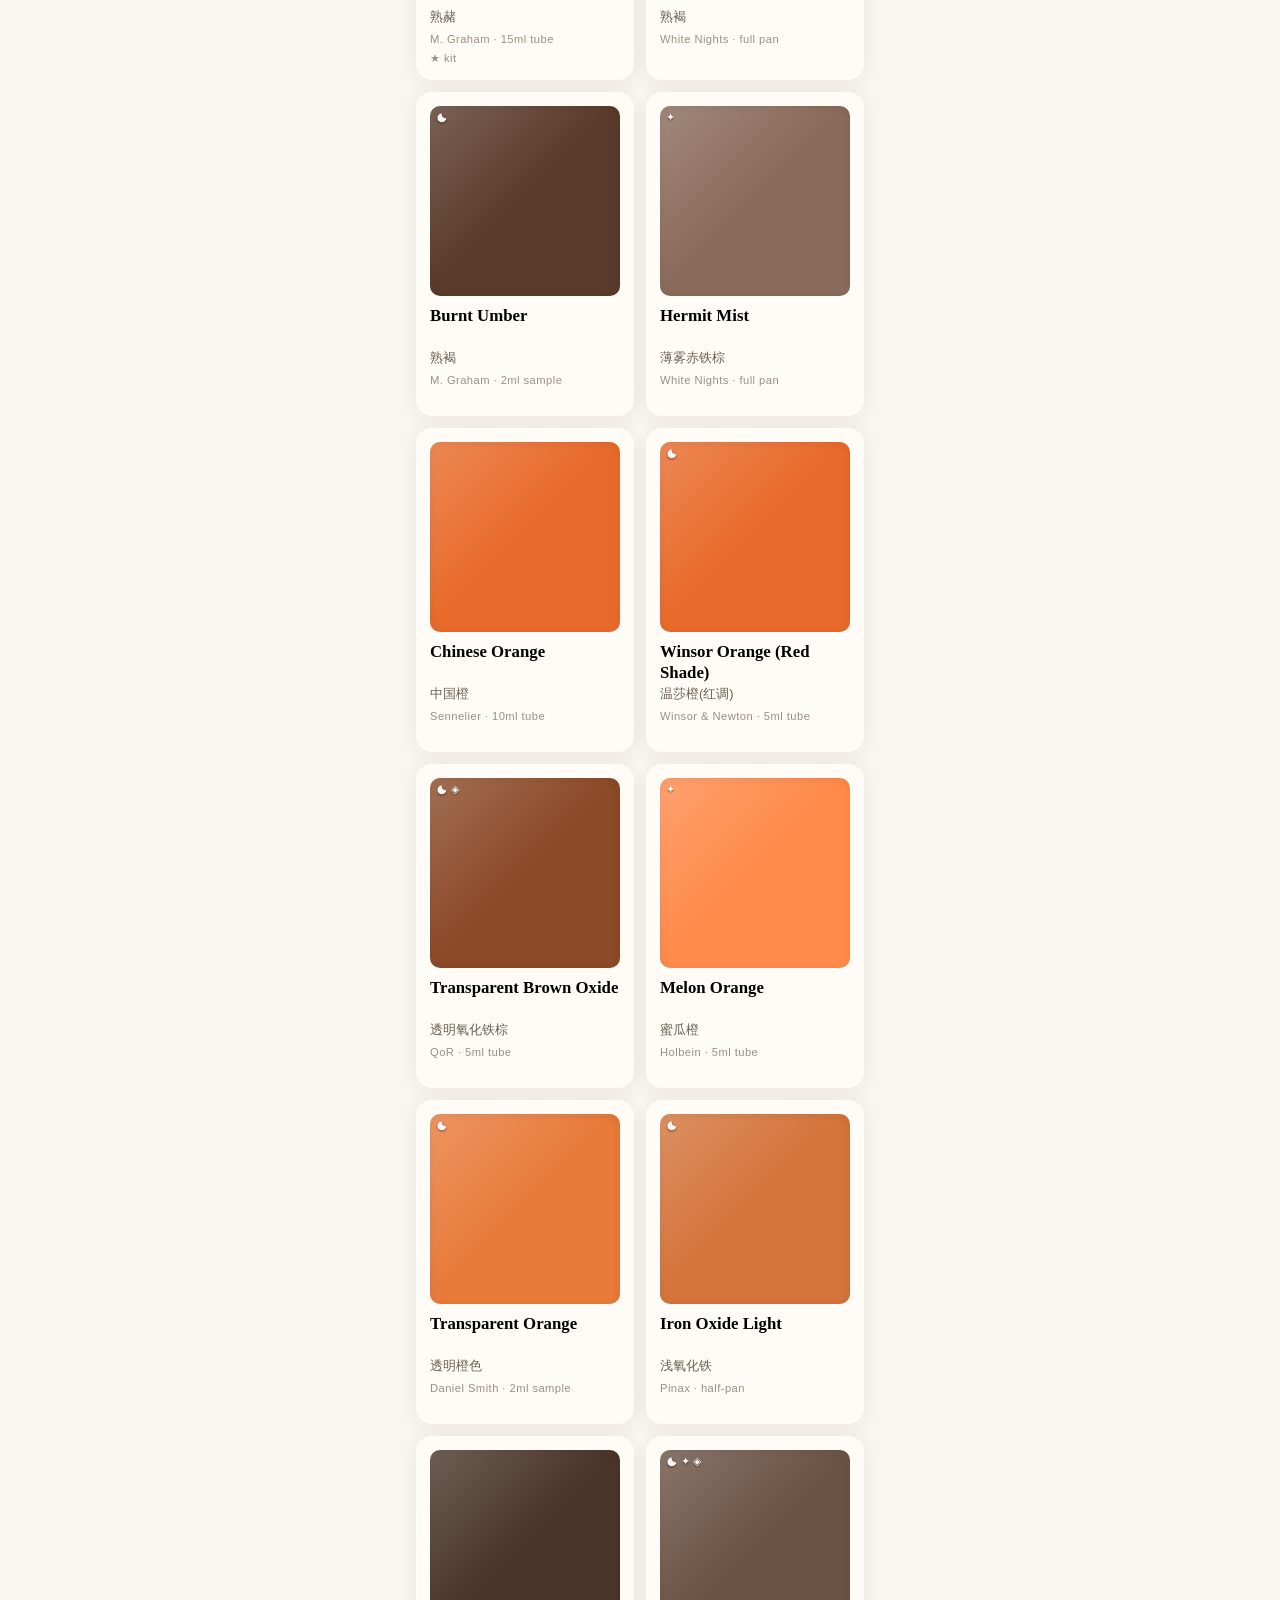
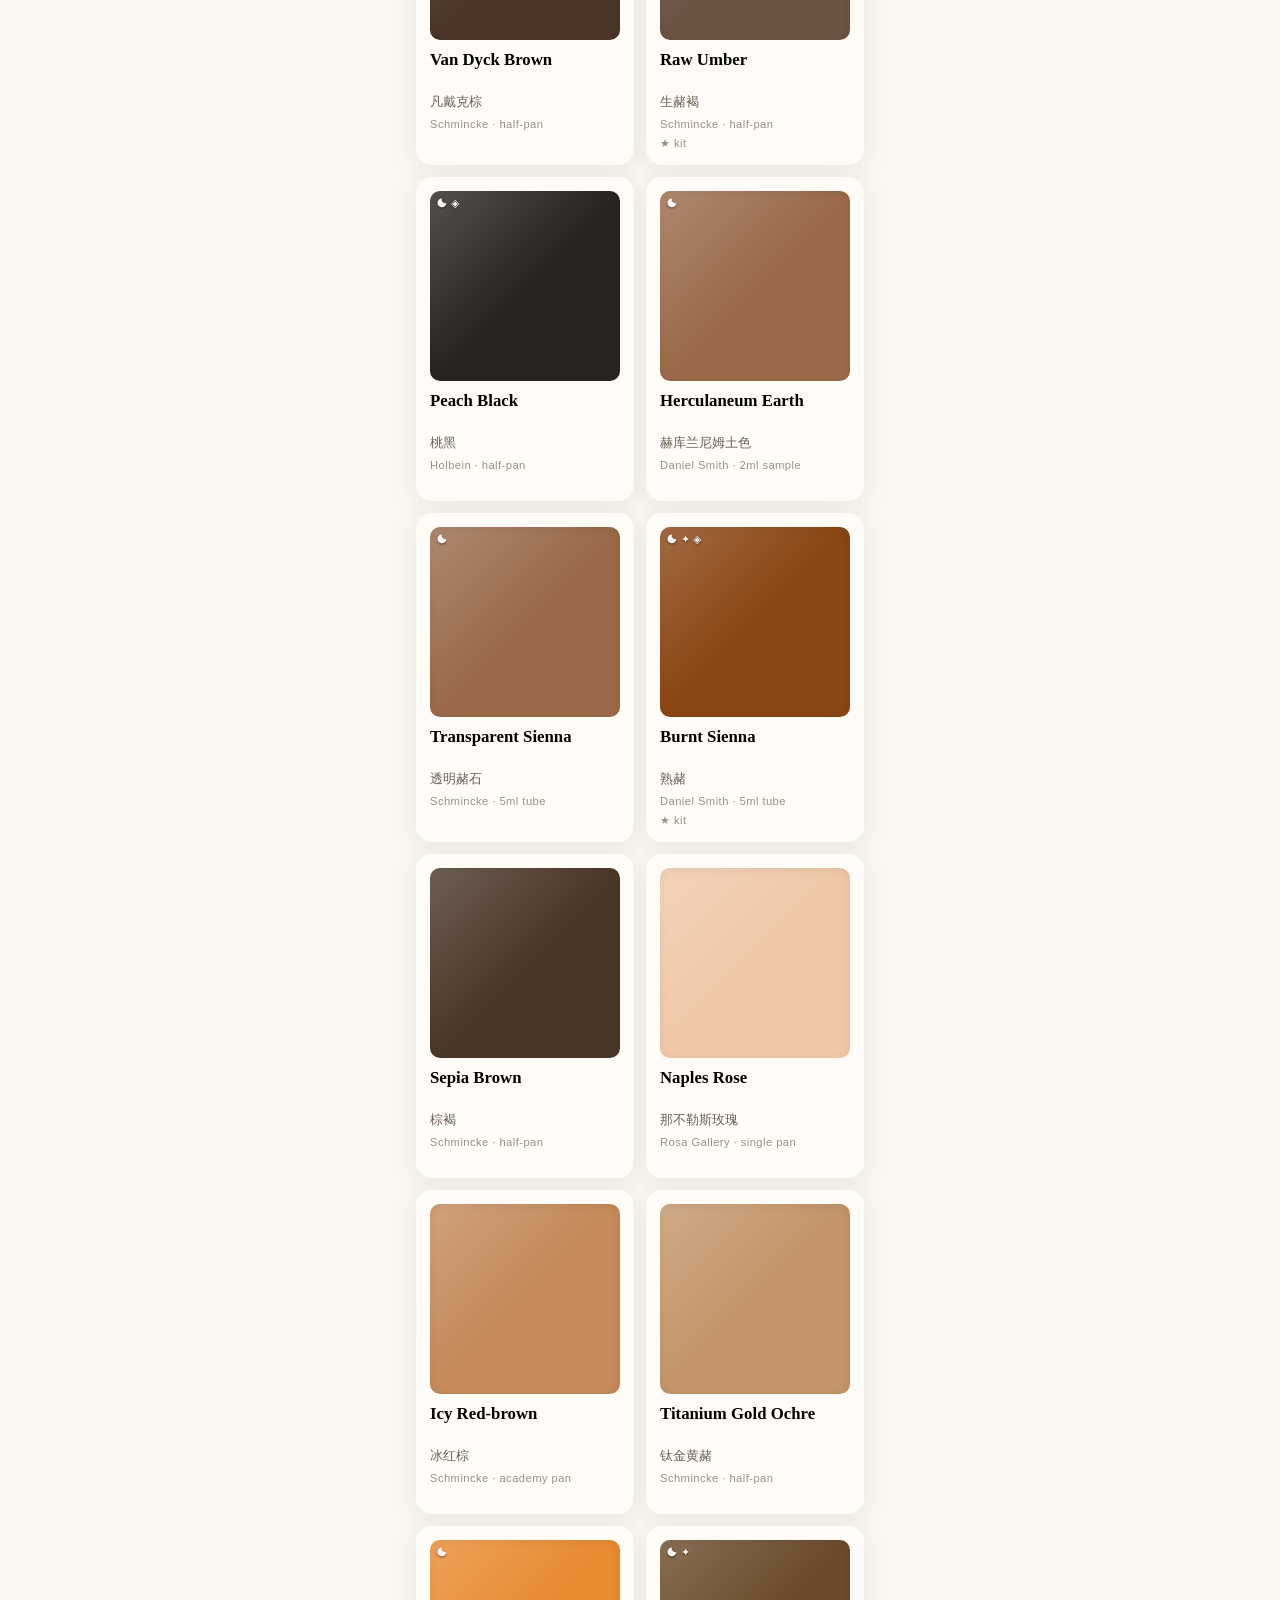
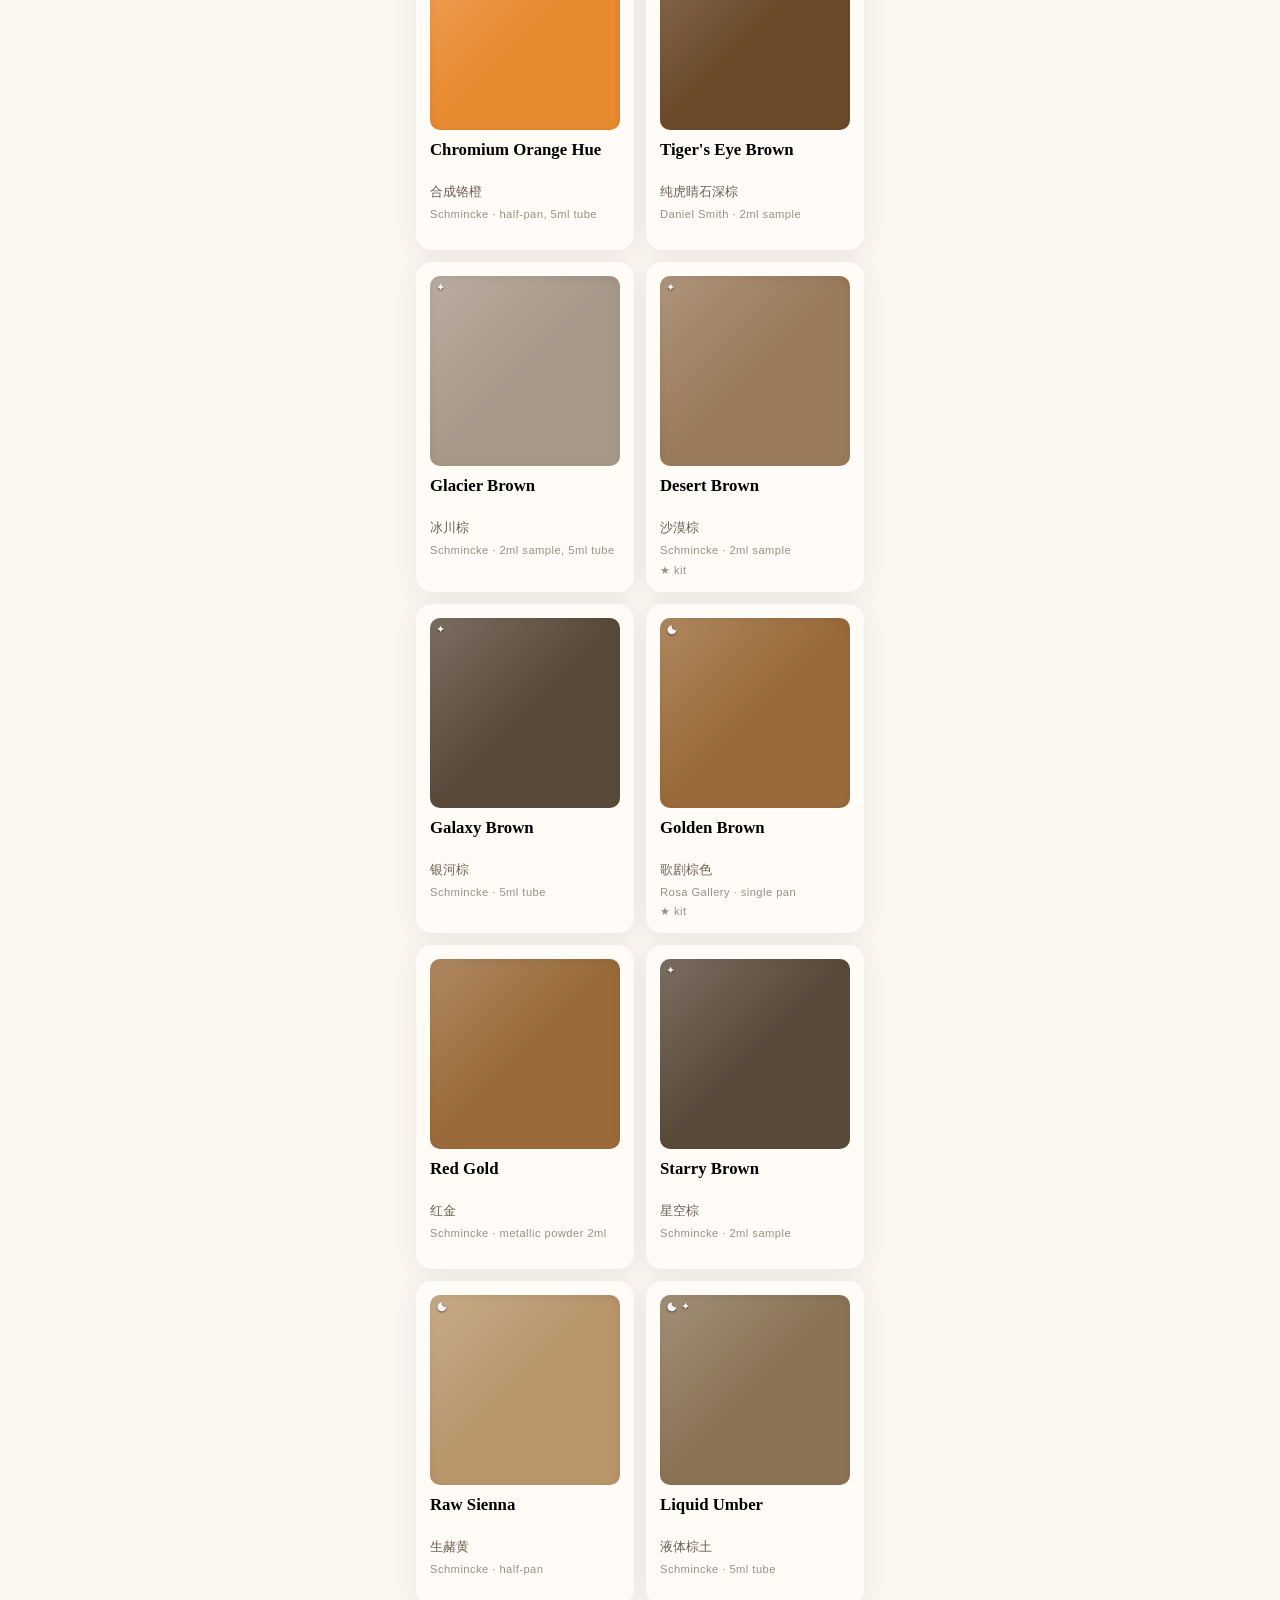
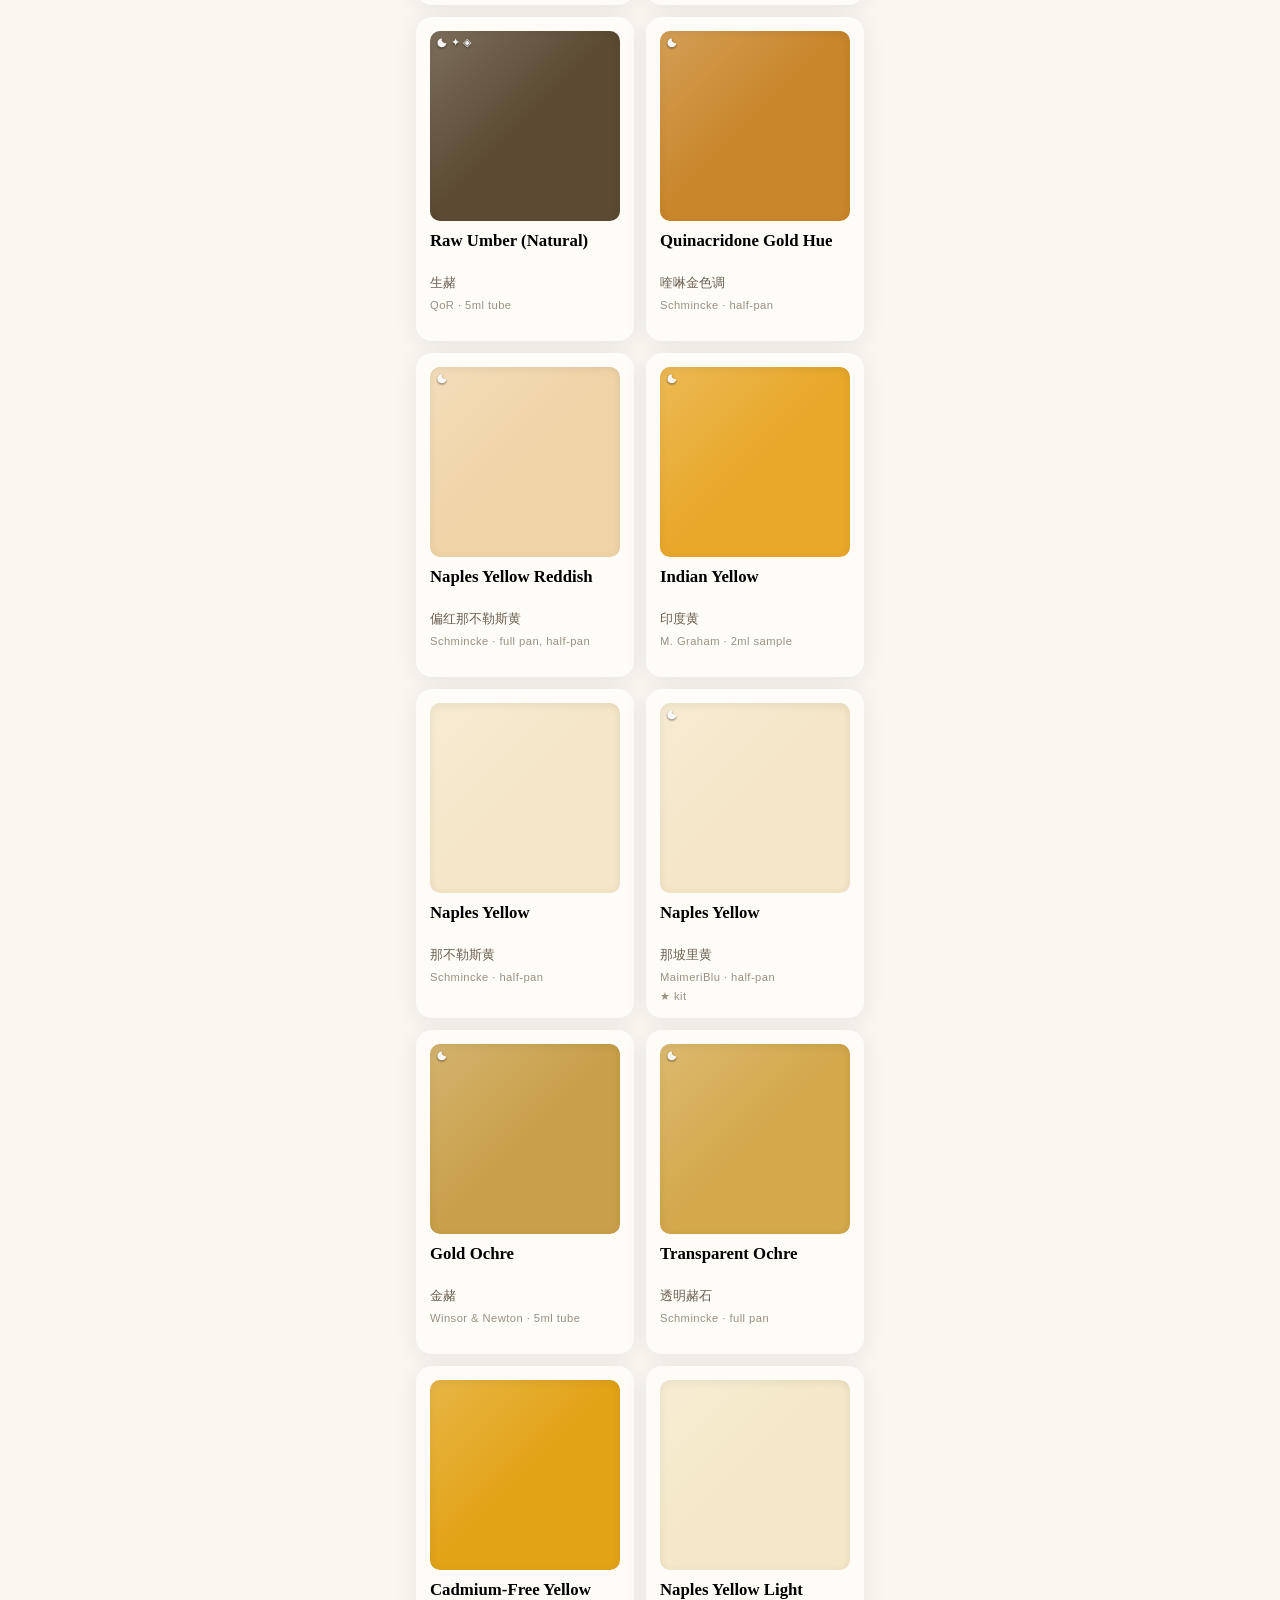
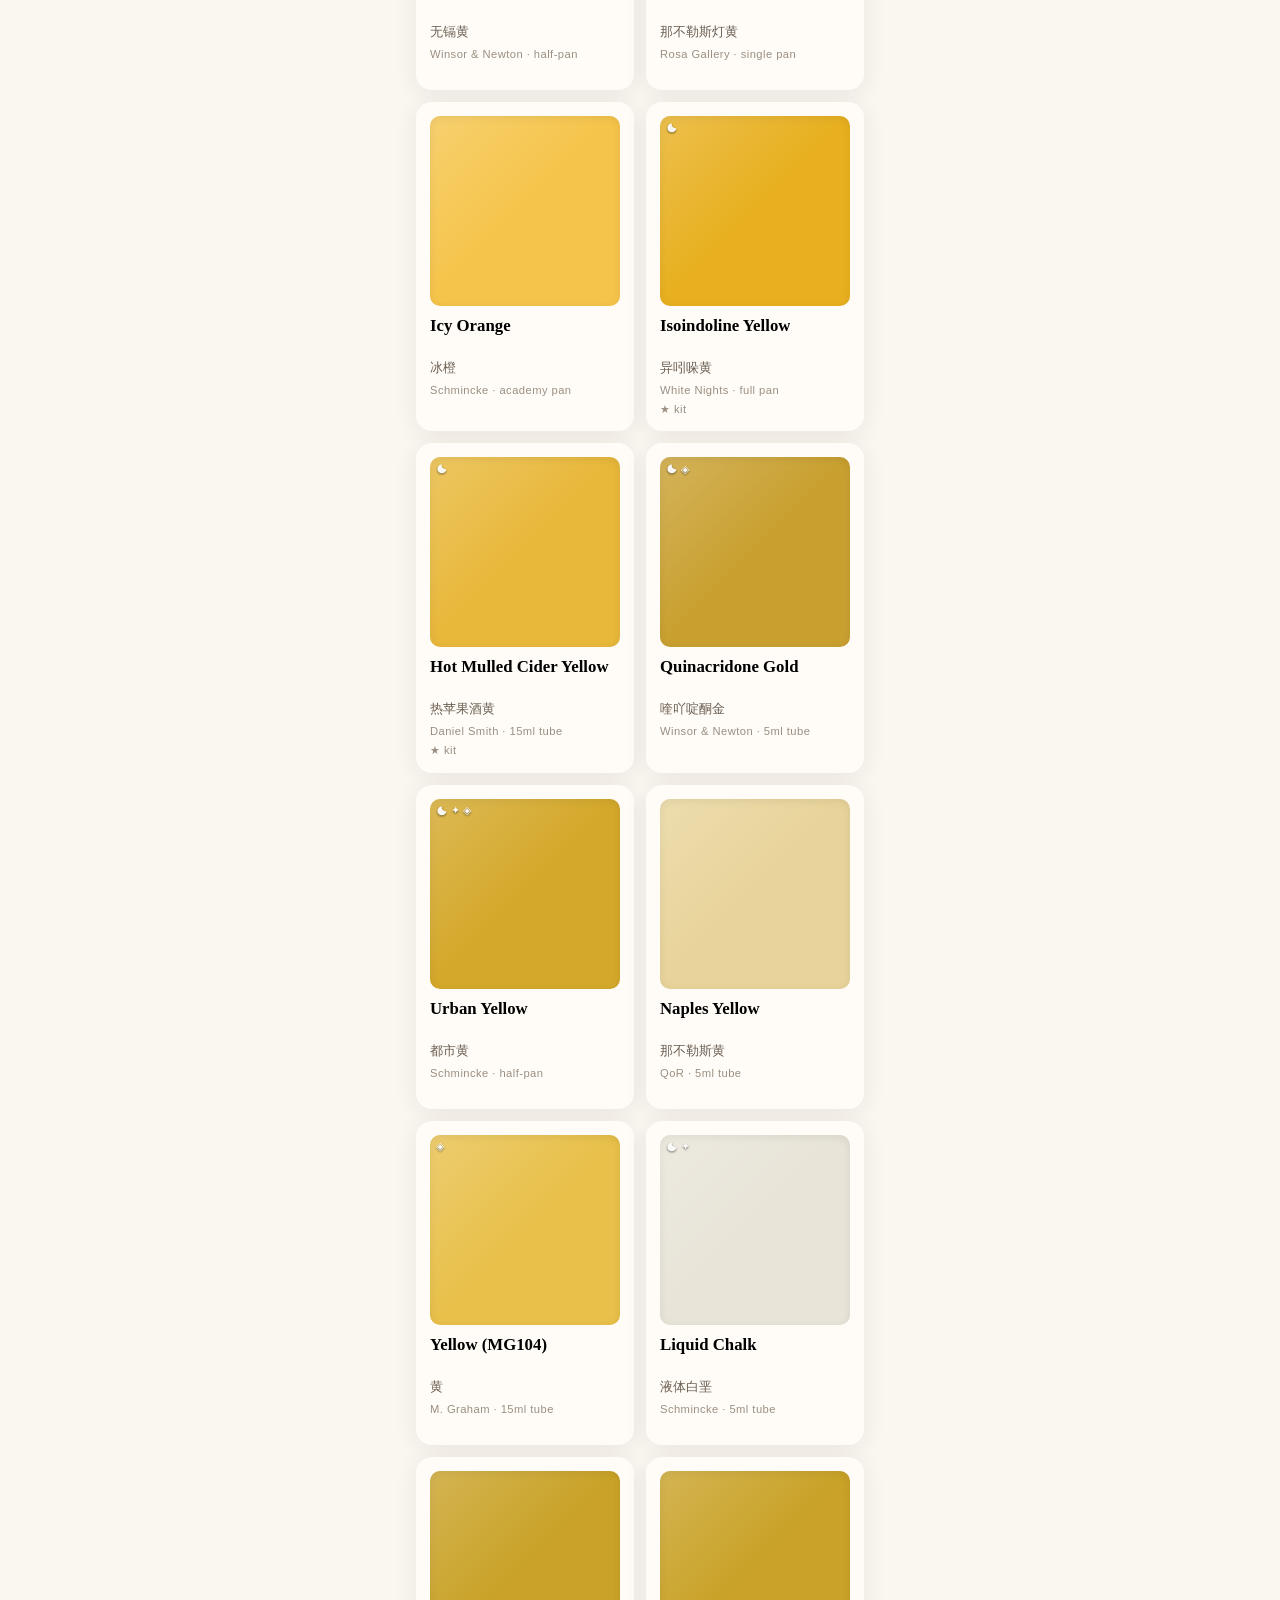
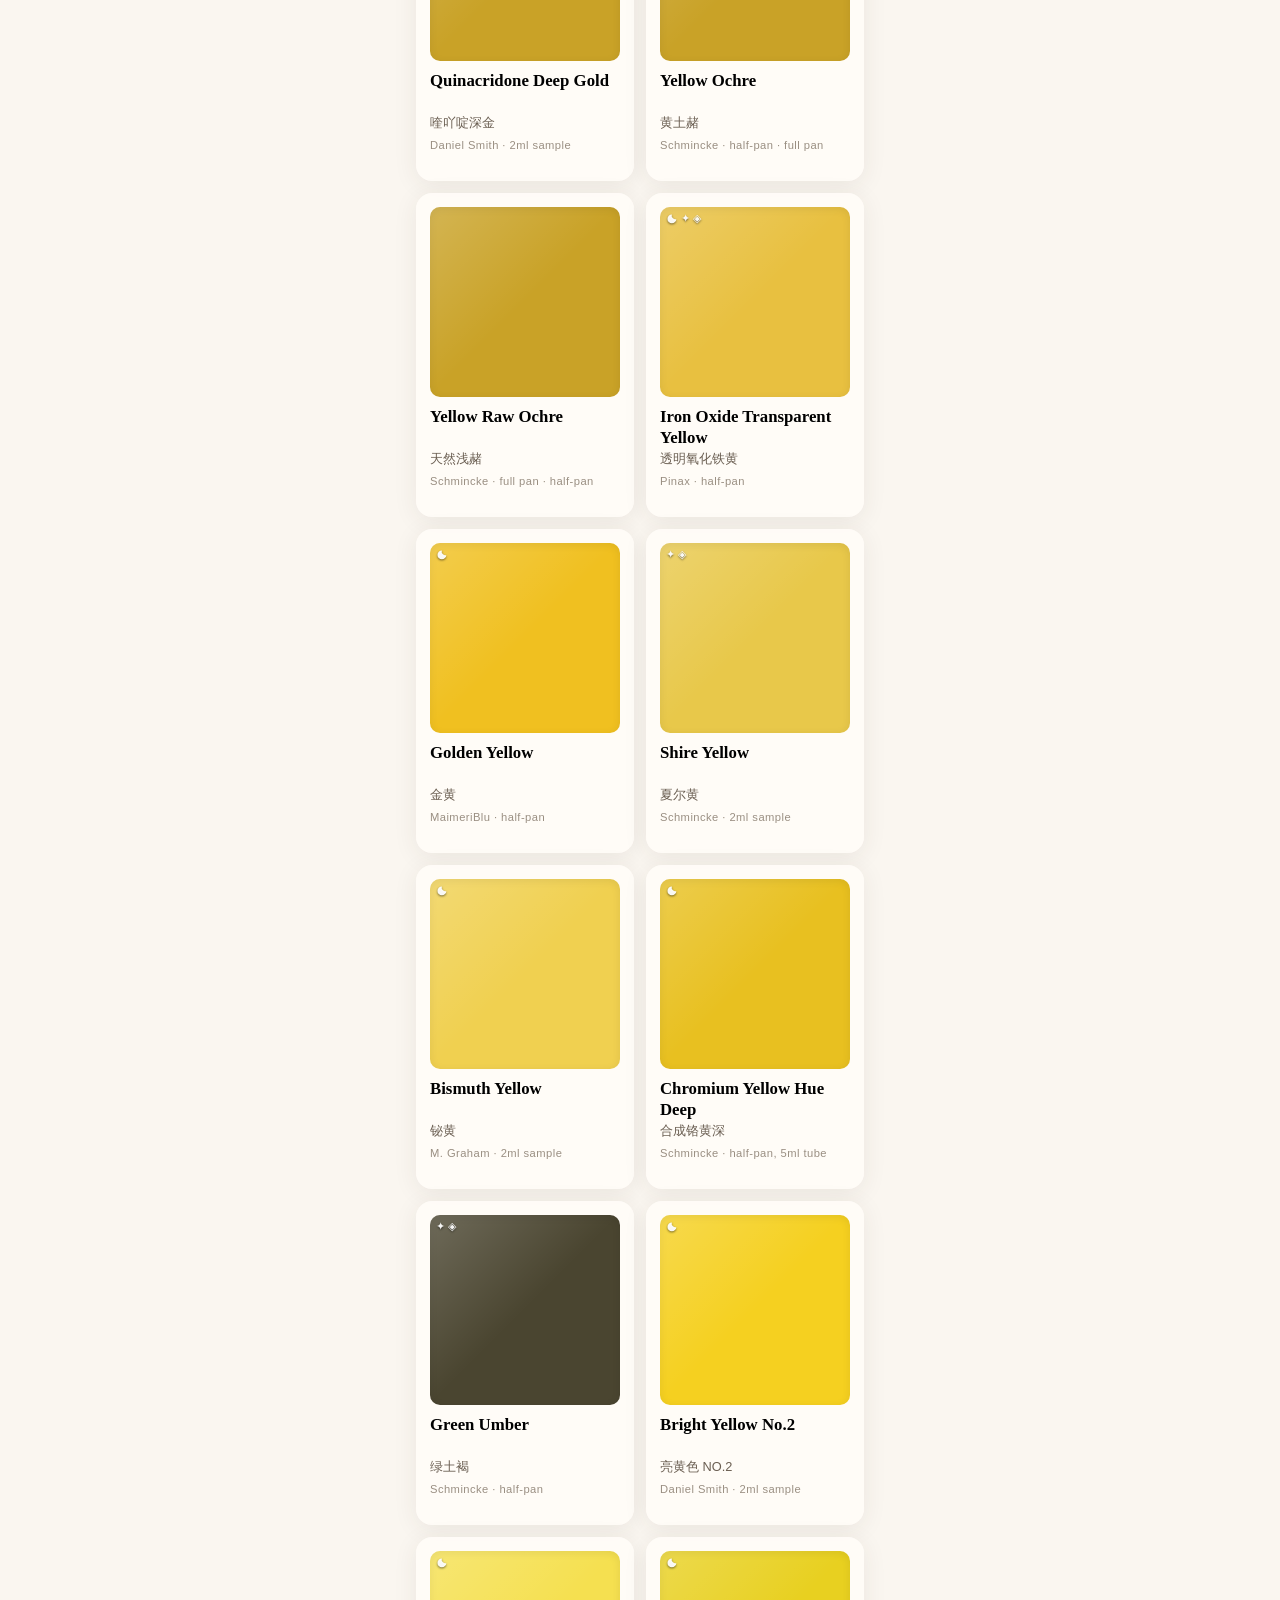
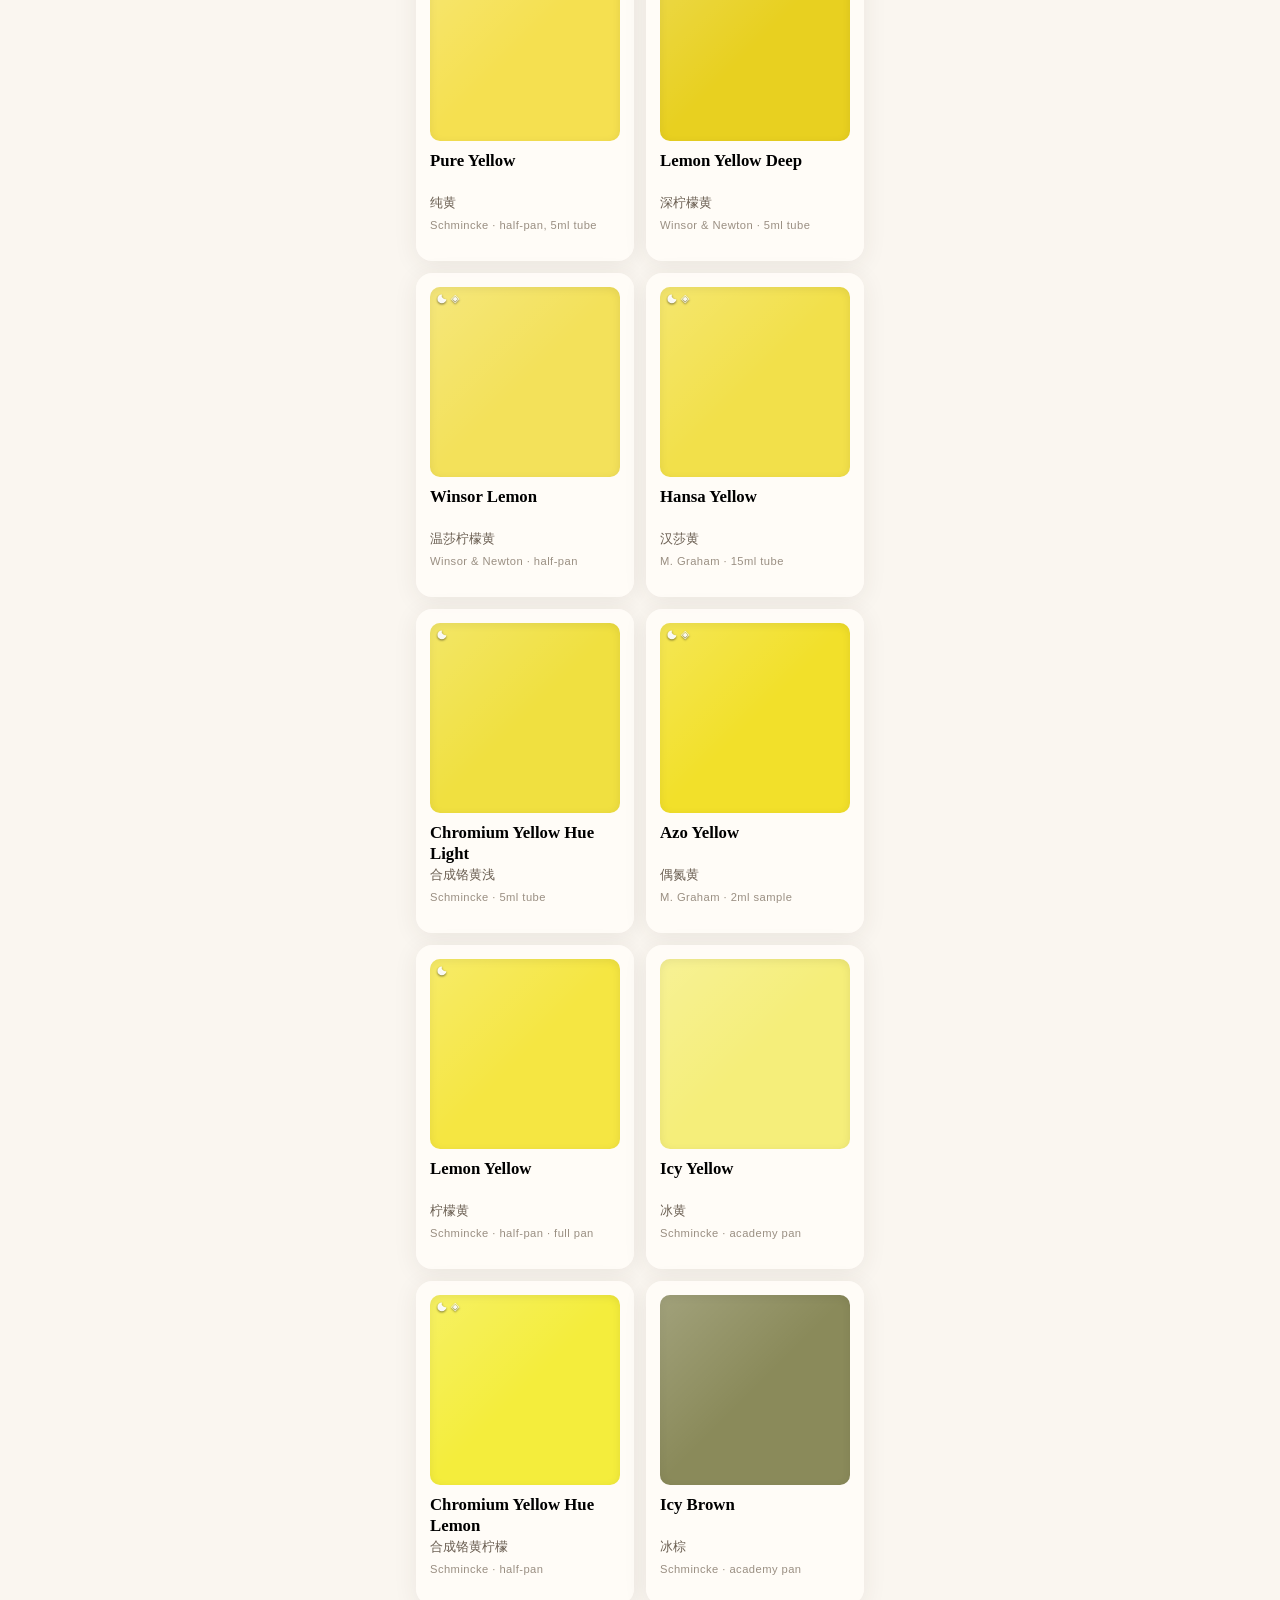
==== commit ea245601: "v164: add Winsor Lemon and Permanent Sap Green Both half pans from the same Field Pocket Set. Winsor" ====
--- a/index.html
+++ b/index.html
@@ -19,7 +19,7 @@
         return;
       }
       // One-time: kill any service worker so a stuck SW cannot pin "Loading studio"
-      var FLAG = "oas-disable-sw-v163";
+      var FLAG = "oas-disable-sw-v164";
       try {
         if (sessionStorage.getItem(FLAG)) return;
         if (!("serviceWorker" in navigator)) {
@@ -53,7 +53,7 @@
   <link rel="apple-touch-icon" href="icons/apple-touch-icon.png" />
   <link rel="icon" type="image/png" sizes="192x192" href="icons/icon-192.png" />
   <link rel="icon" type="image/svg+xml" href="icons/icon.svg" />
-  <link rel="stylesheet" href="css/style.css?v=163" />
+  <link rel="stylesheet" href="css/style.css?v=164" />
 </head>
 <body>
   <p id="stuck-hint" class="load-status" hidden>
@@ -90,7 +90,7 @@
     </div>
     <p class="studio-tagline">watercolor palette & mix lab</p>
     <p class="palette-meta" id="palette-meta"></p>
-    <button type="button" id="app-version-chip" class="version-chip" title="Tap to fetch the latest studio">v163</button>
+    <button type="button" id="app-version-chip" class="version-chip" title="Tap to fetch the latest studio">v164</button>
   </header>
 
   <aside class="caveats-banner" id="caveats-banner" aria-label="Studio notes">
@@ -782,9 +782,9 @@
     </div>
   </dialog>
 
-  <script src="js/mixing.js?v=163" onerror="document.getElementById('load-error').hidden=false;document.getElementById('load-error').textContent='Failed to load mixing.js';document.getElementById('load-status').hidden=true;"></script>
-  <script src="js/data.js?v=163" onerror="document.getElementById('load-error').hidden=false;document.getElementById('load-error').textContent='Failed to load data.js';document.getElementById('load-status').hidden=true;"></script>
-  <script src="js/render.js?v=163" onerror="document.getElementById('load-error').hidden=false;document.getElementById('load-error').textContent='Failed to load render.js';document.getElementById('load-status').hidden=true;"></script>
-  <script src="js/app.js?v=163" onerror="document.getElementById('load-error').hidden=false;document.getElementById('load-error').textContent='Failed to load app.js';document.getElementById('load-status').hidden=true;"></script>
+  <script src="js/mixing.js?v=164" onerror="document.getElementById('load-error').hidden=false;document.getElementById('load-error').textContent='Failed to load mixing.js';document.getElementById('load-status').hidden=true;"></script>
+  <script src="js/data.js?v=164" onerror="document.getElementById('load-error').hidden=false;document.getElementById('load-error').textContent='Failed to load data.js';document.getElementById('load-status').hidden=true;"></script>
+  <script src="js/render.js?v=164" onerror="document.getElementById('load-error').hidden=false;document.getElementById('load-error').textContent='Failed to load render.js';document.getElementById('load-status').hidden=true;"></script>
+  <script src="js/app.js?v=164" onerror="document.getElementById('load-error').hidden=false;document.getElementById('load-error').textContent='Failed to load app.js';document.getElementById('load-status').hidden=true;"></script>
 </body>
 </html>
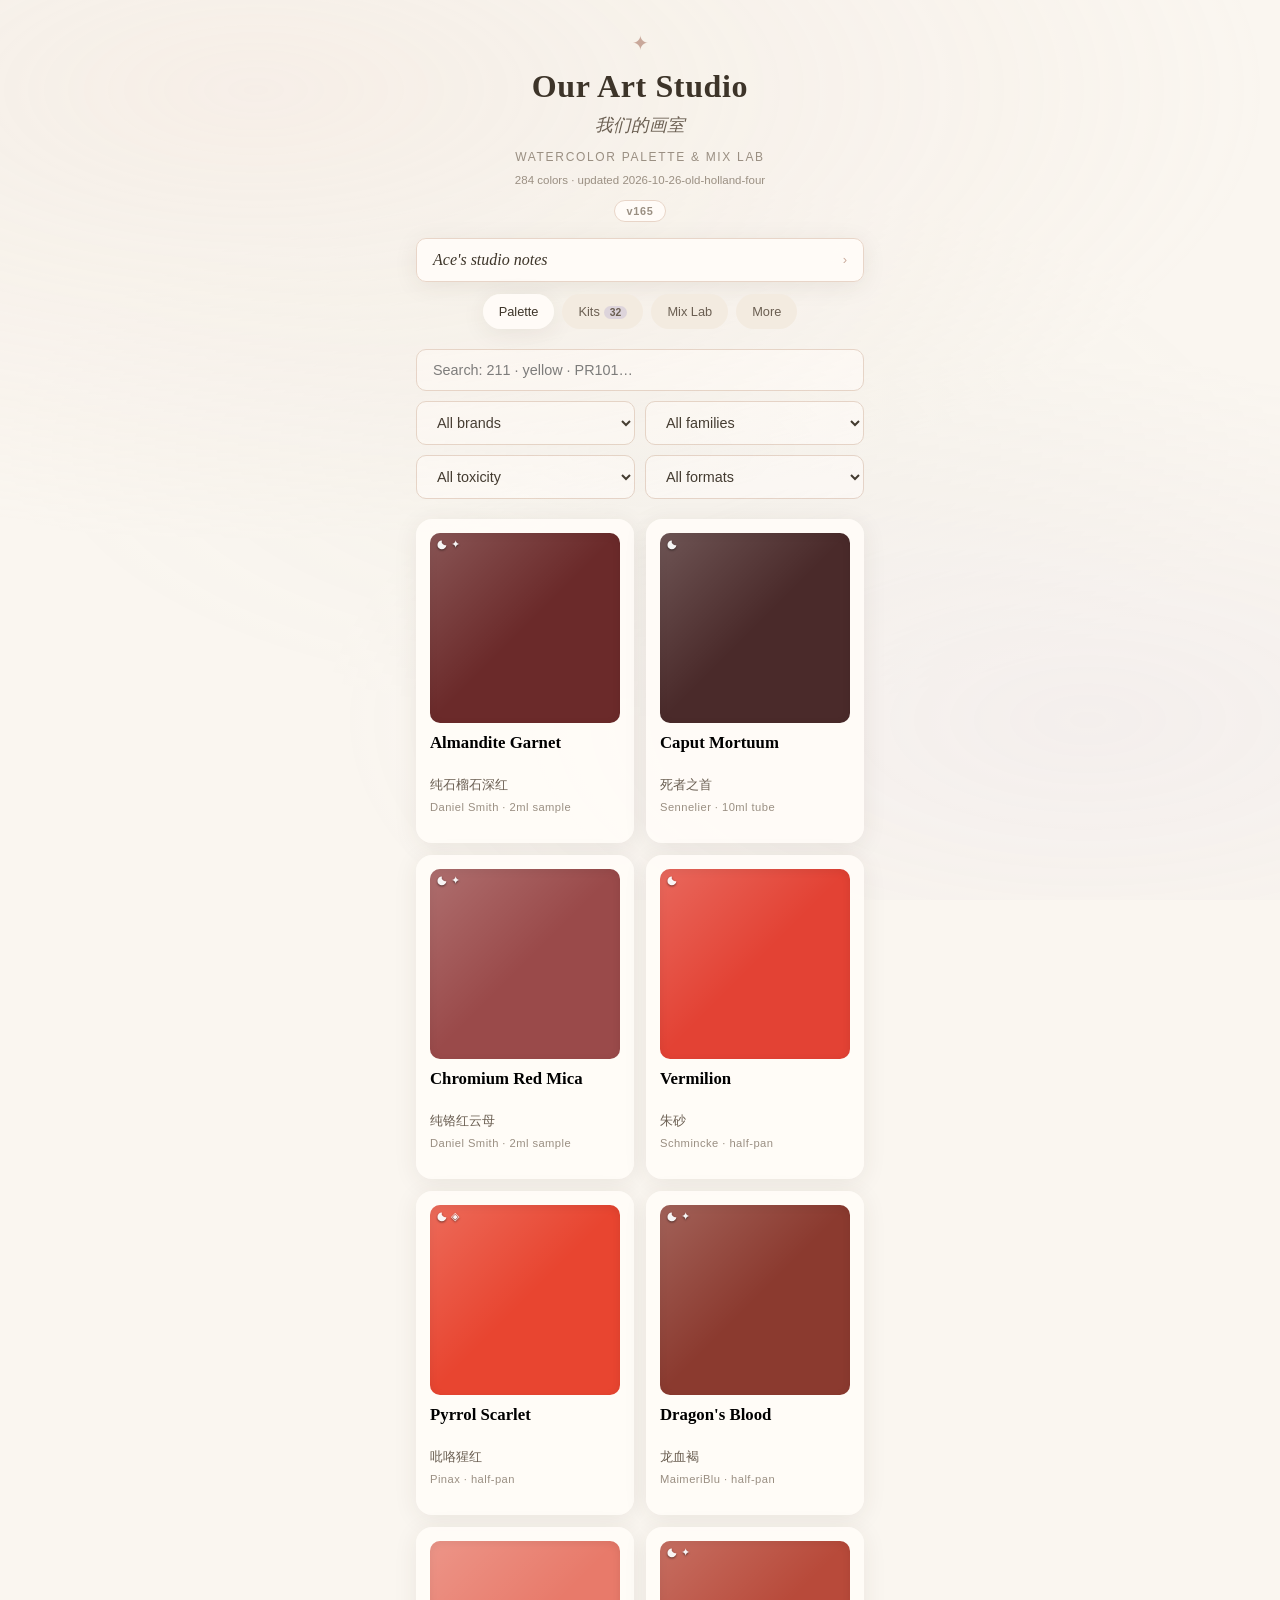
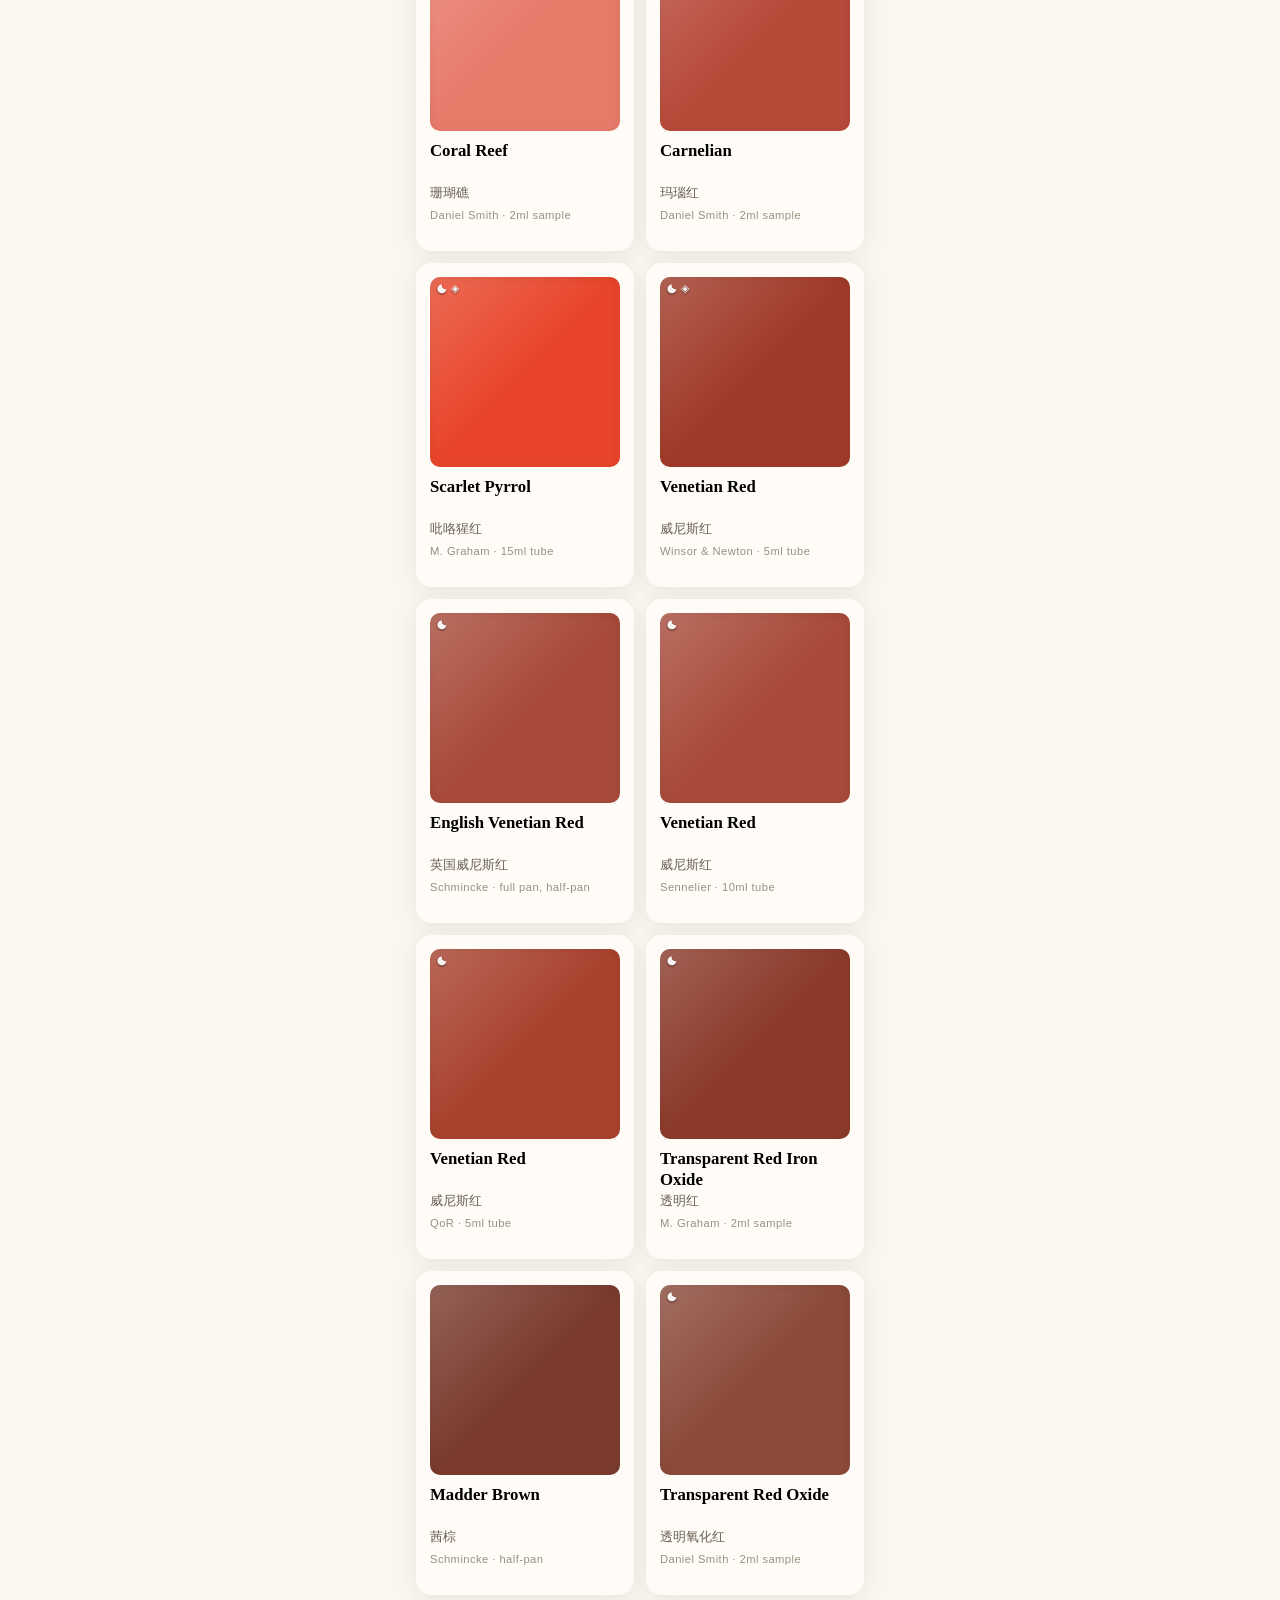
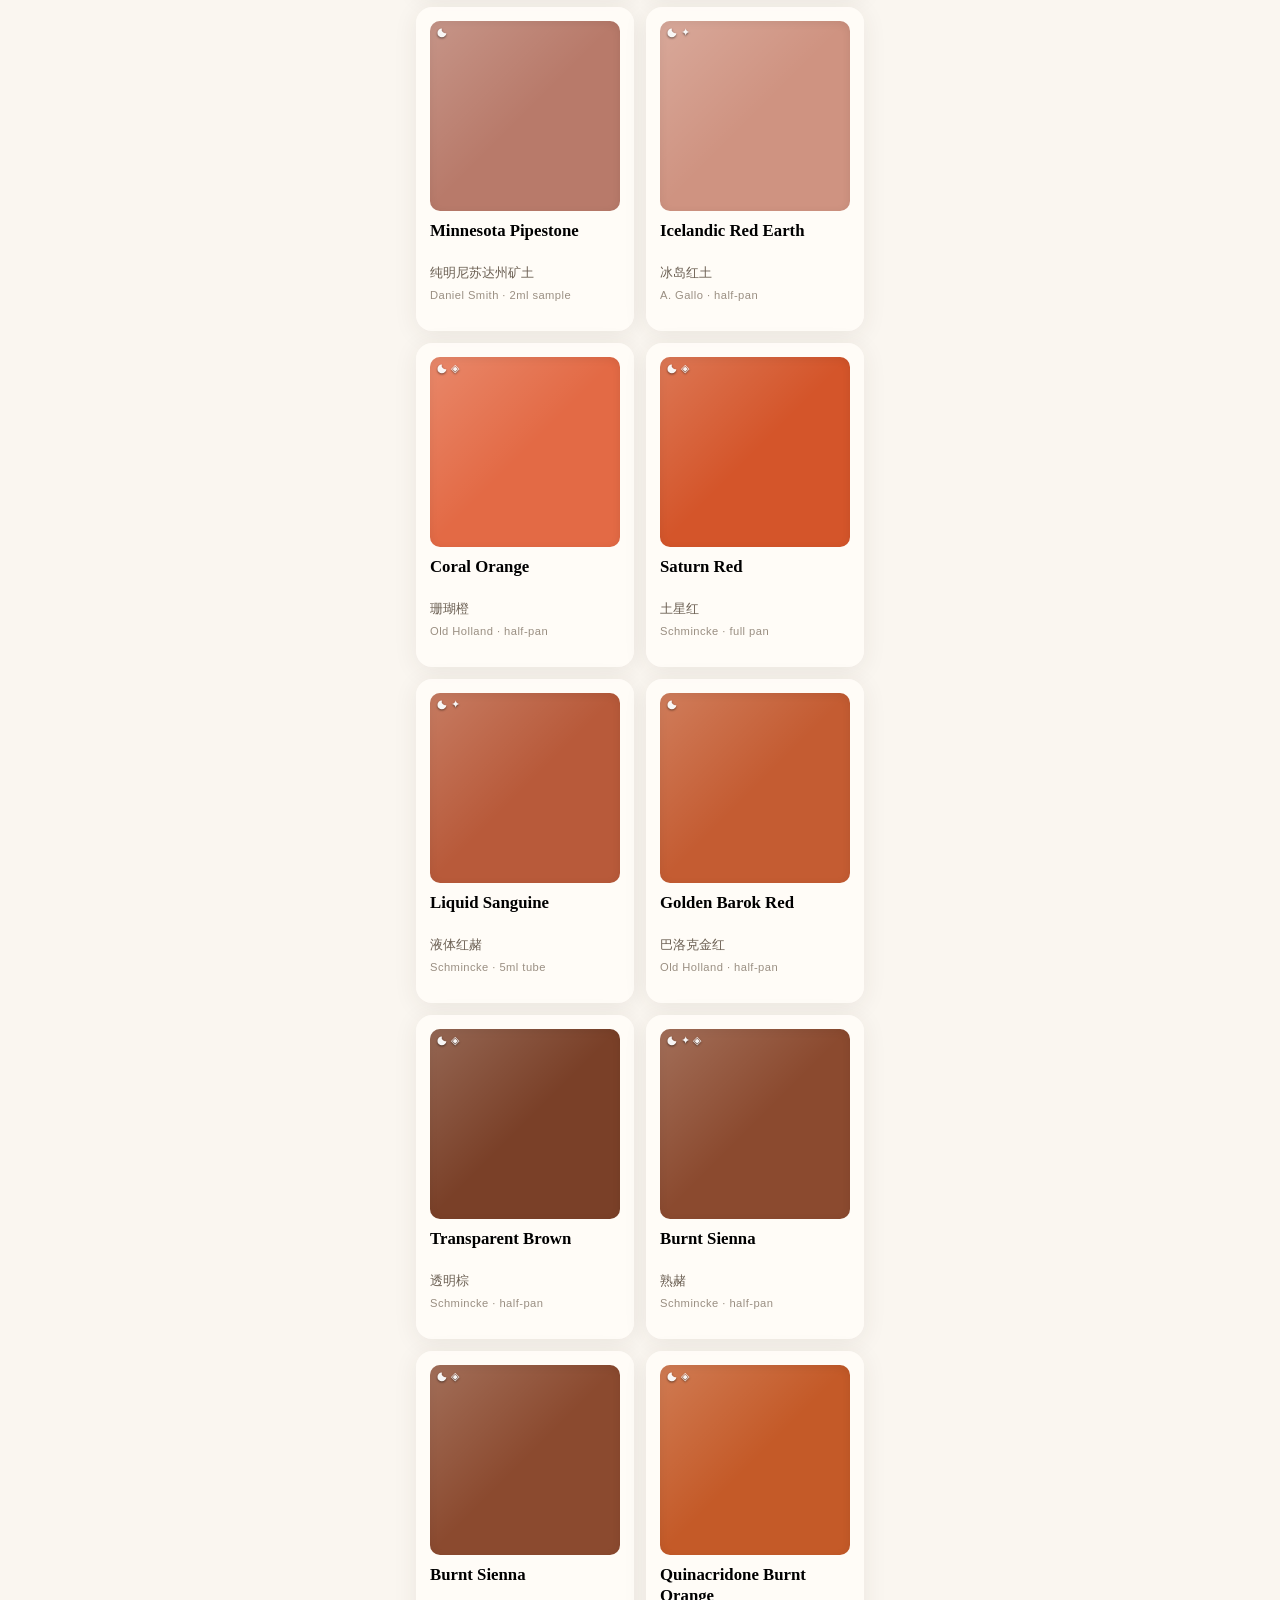
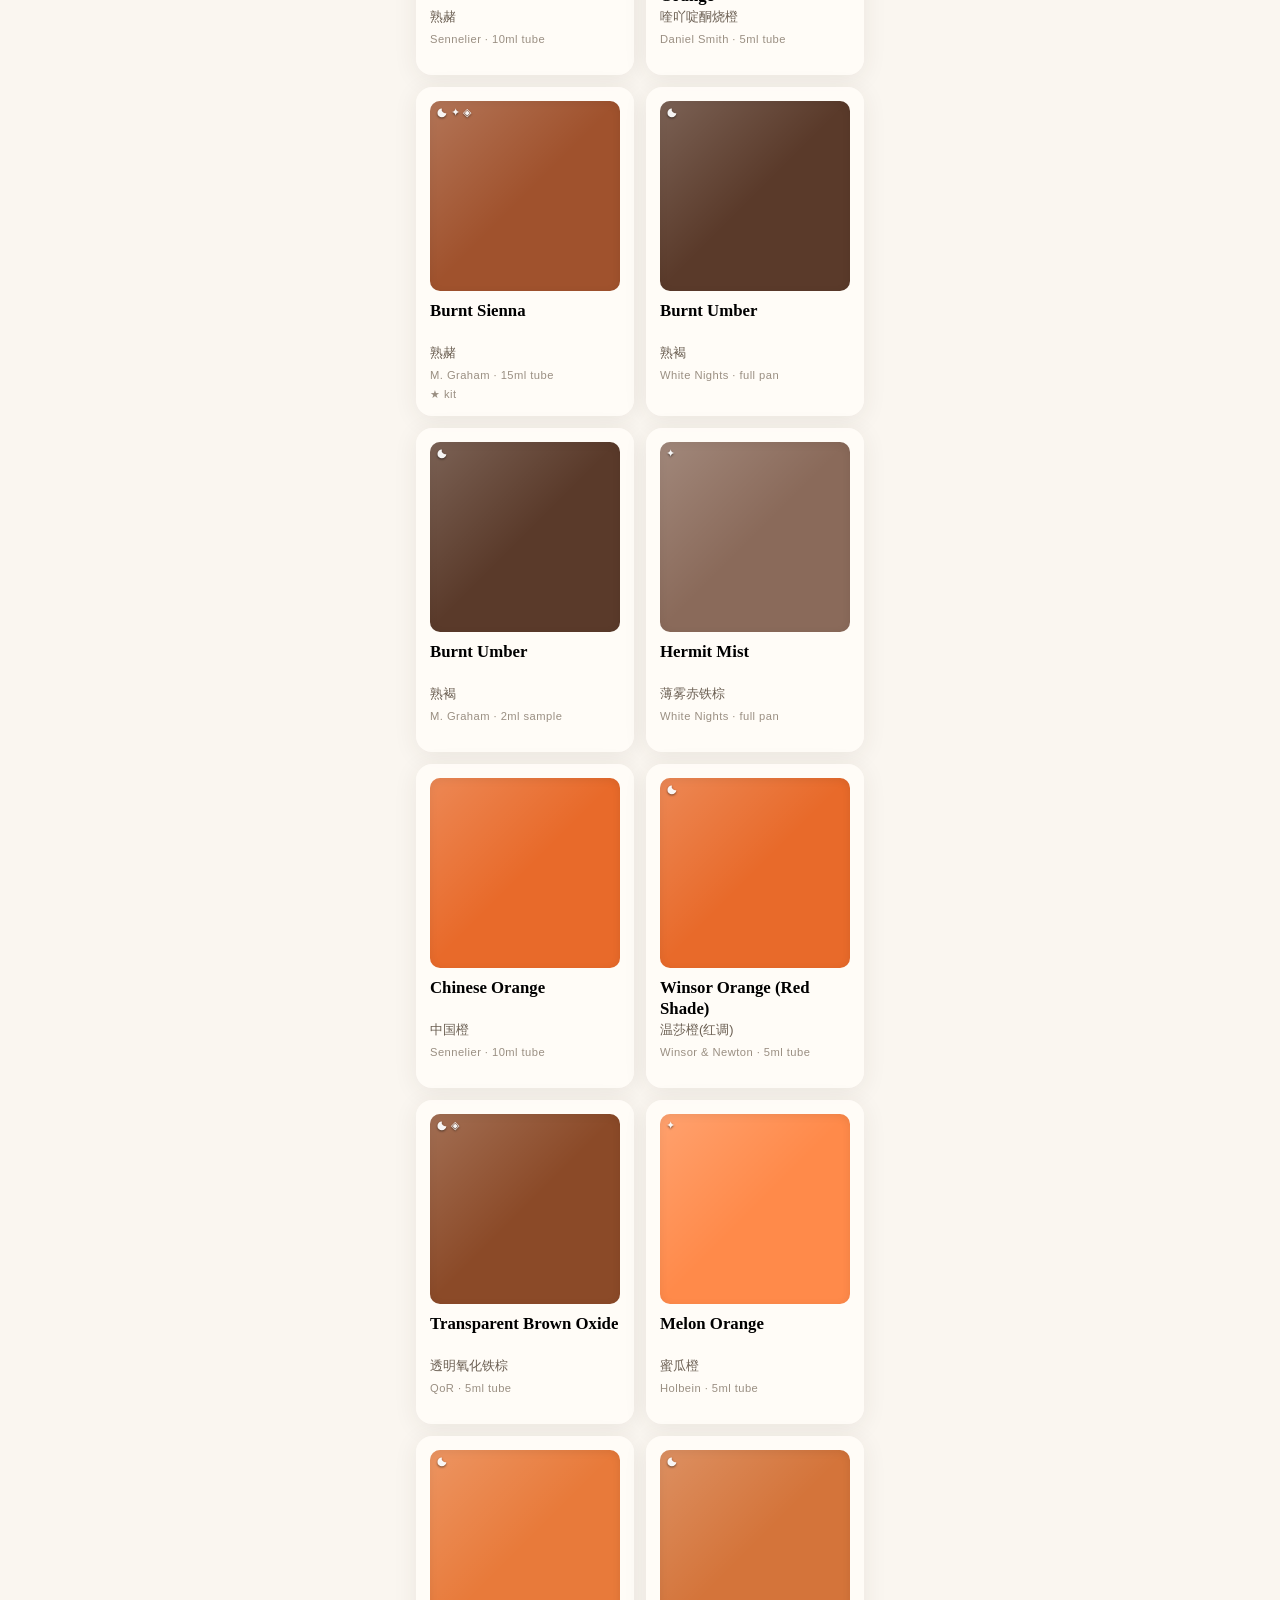
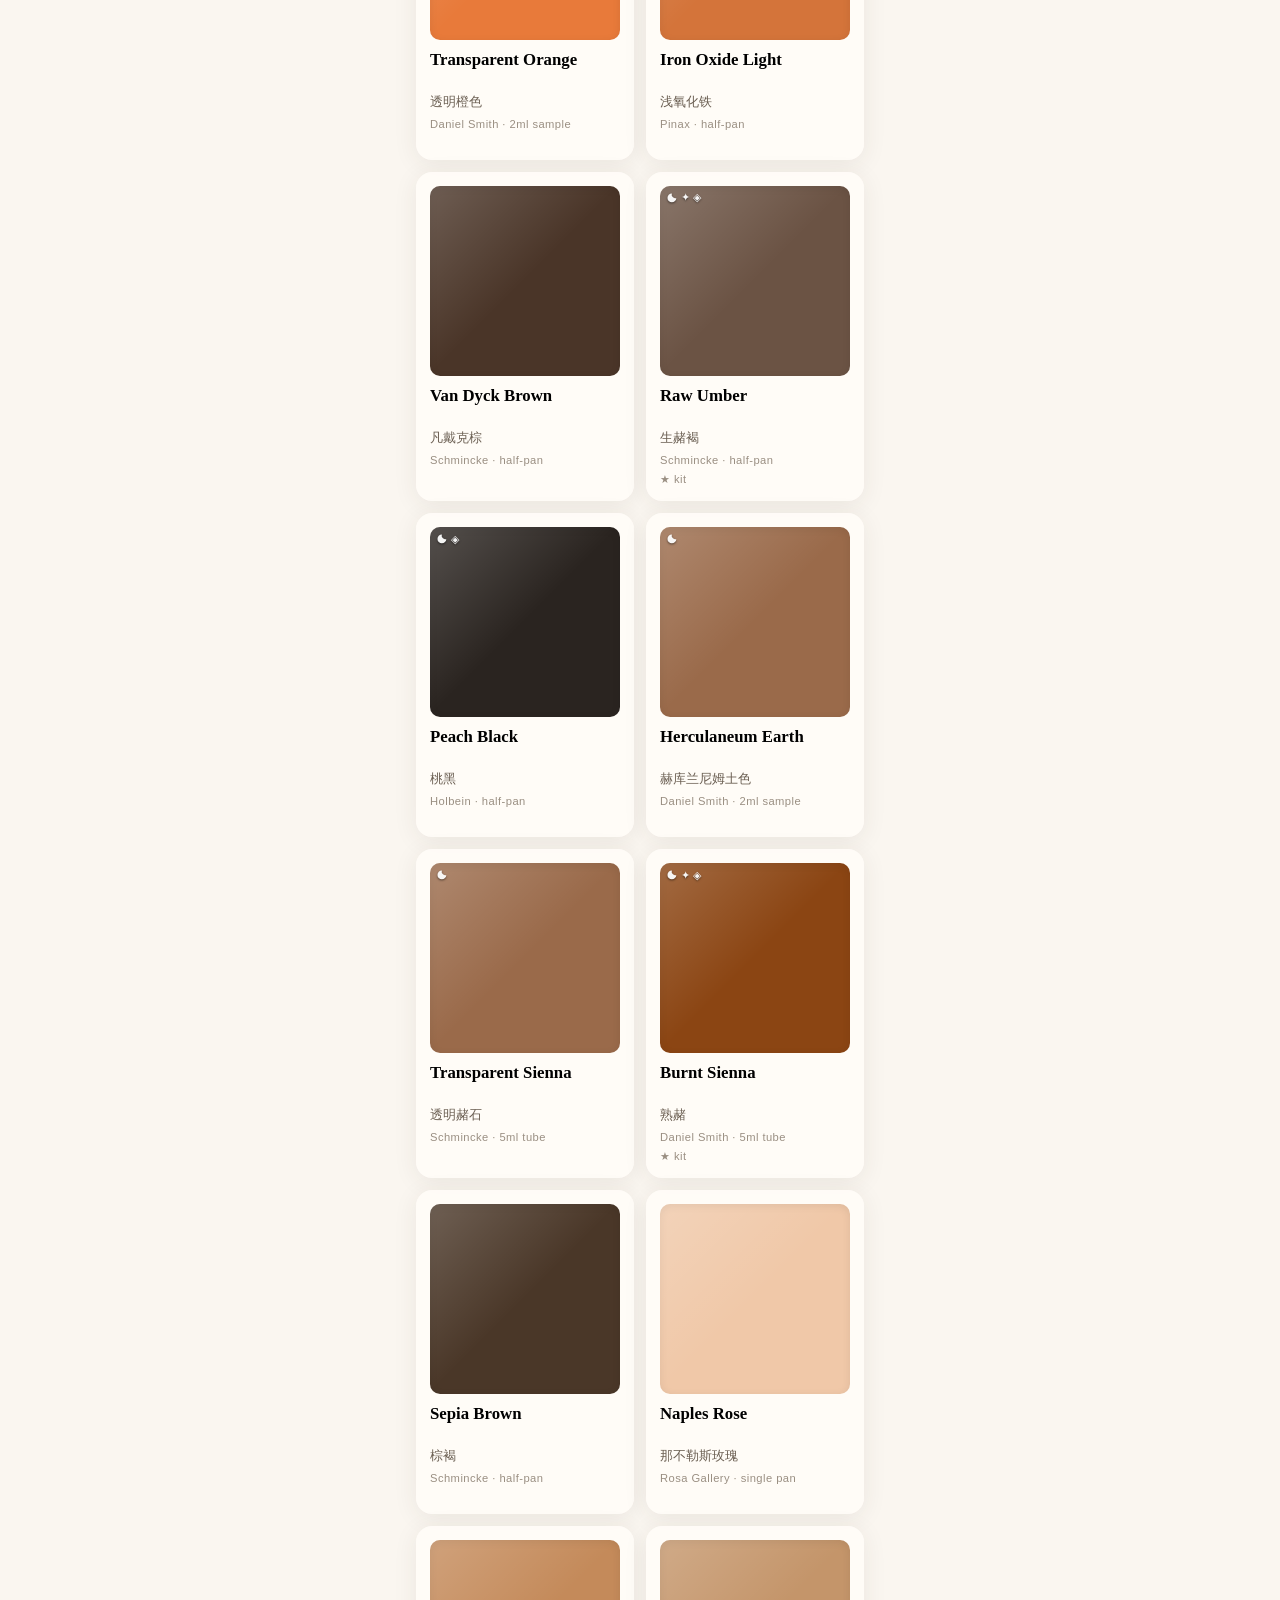
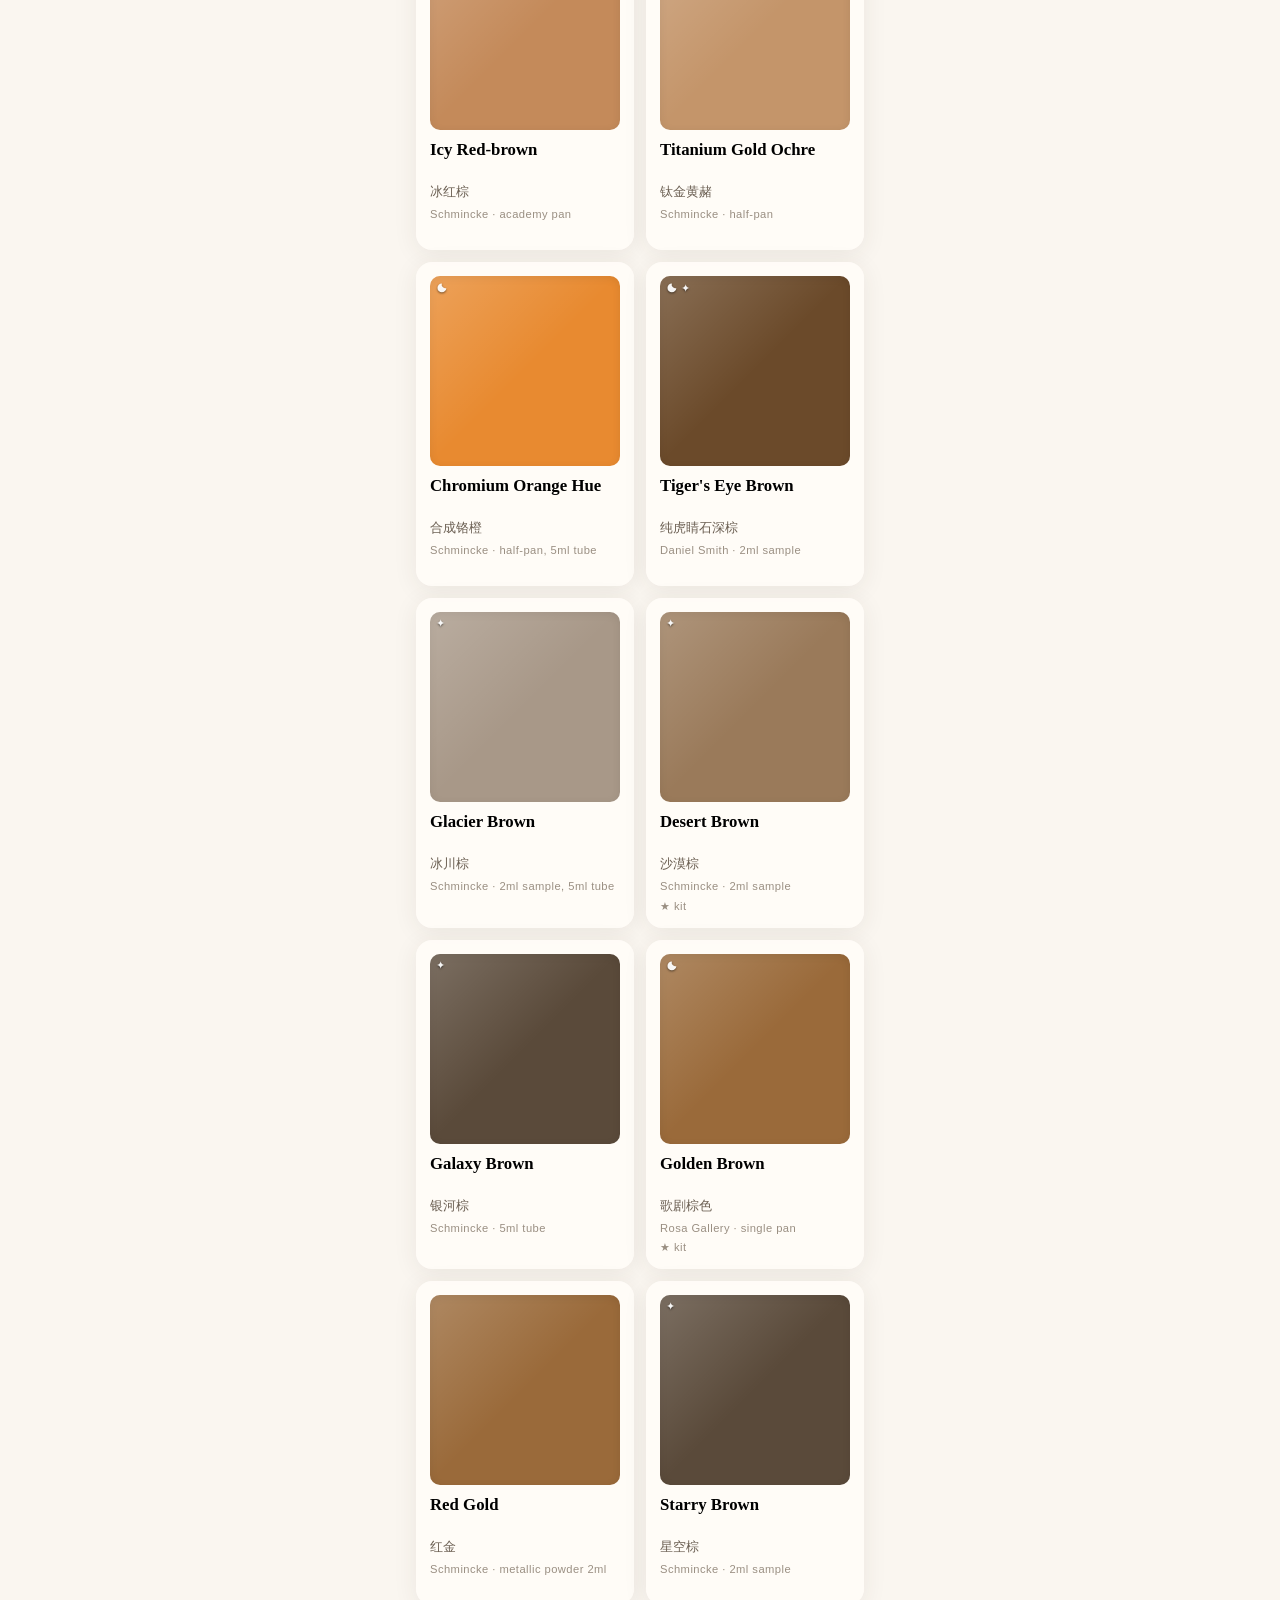
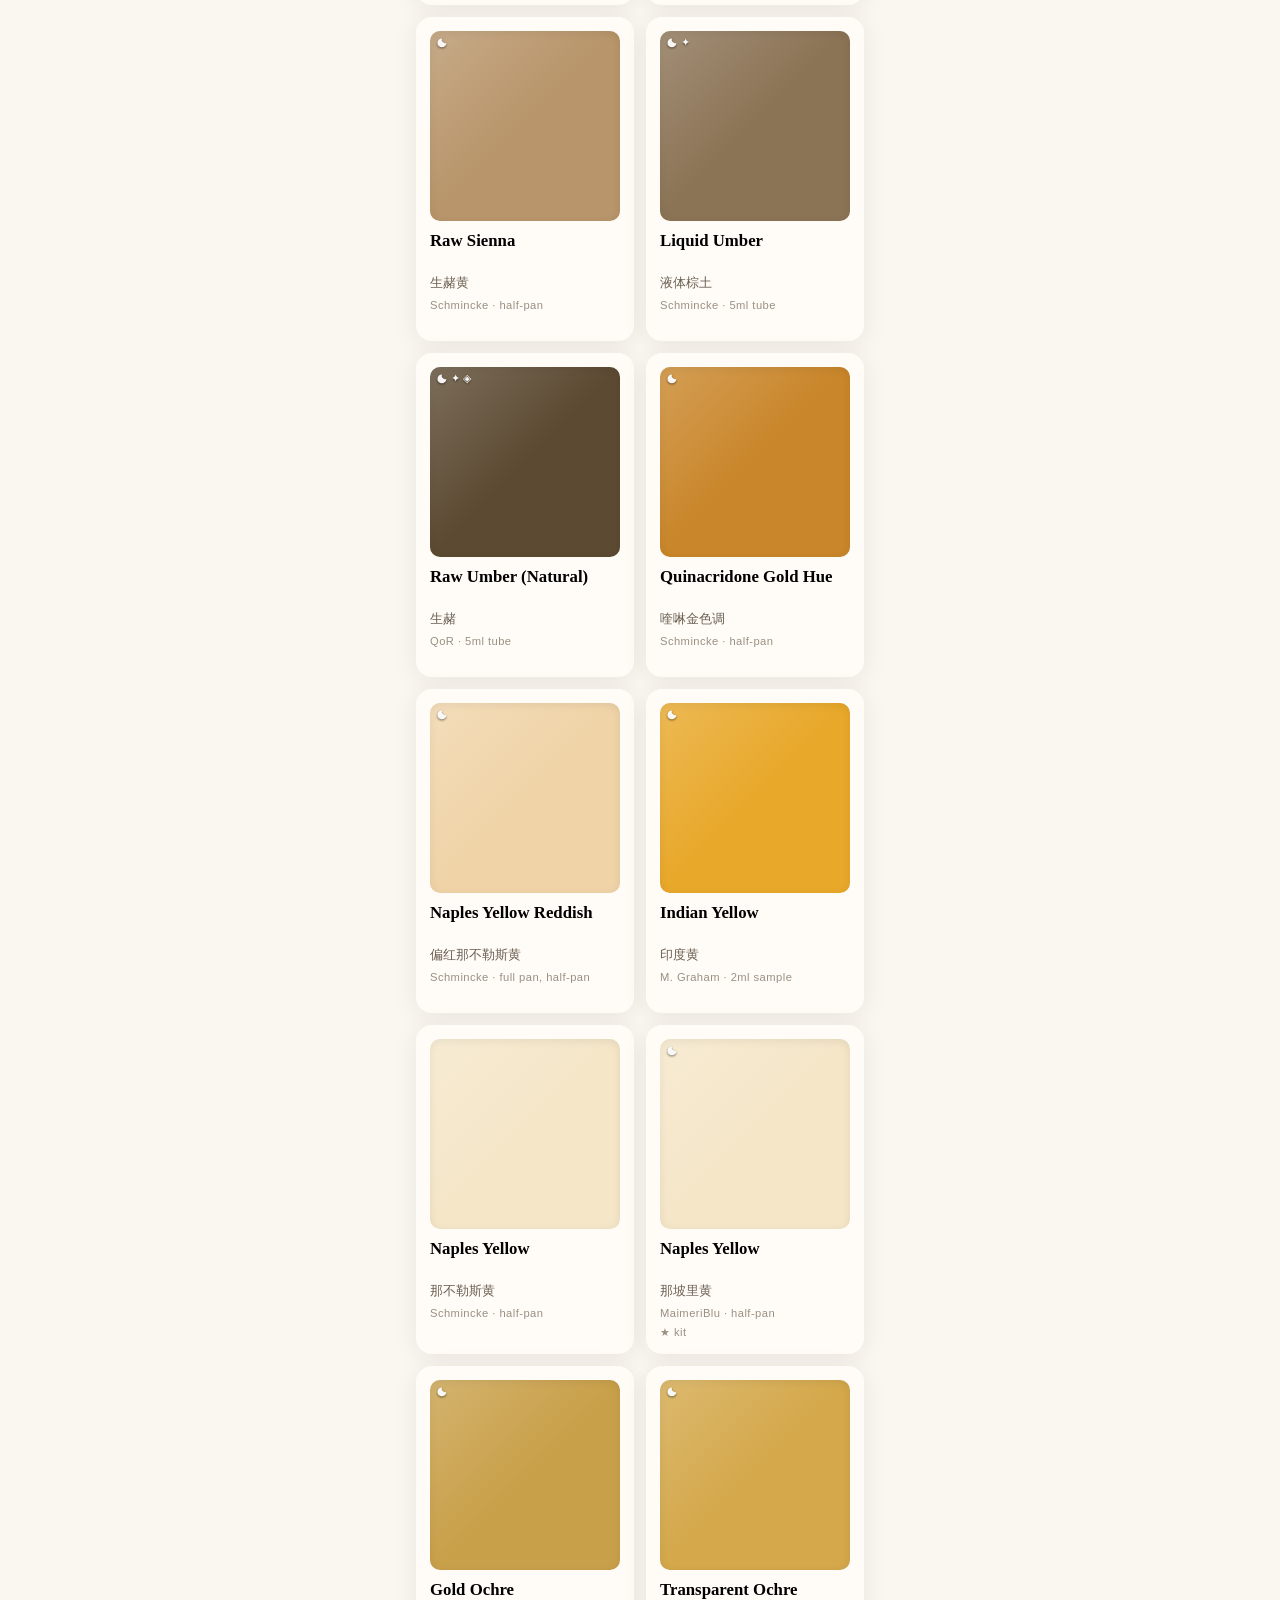
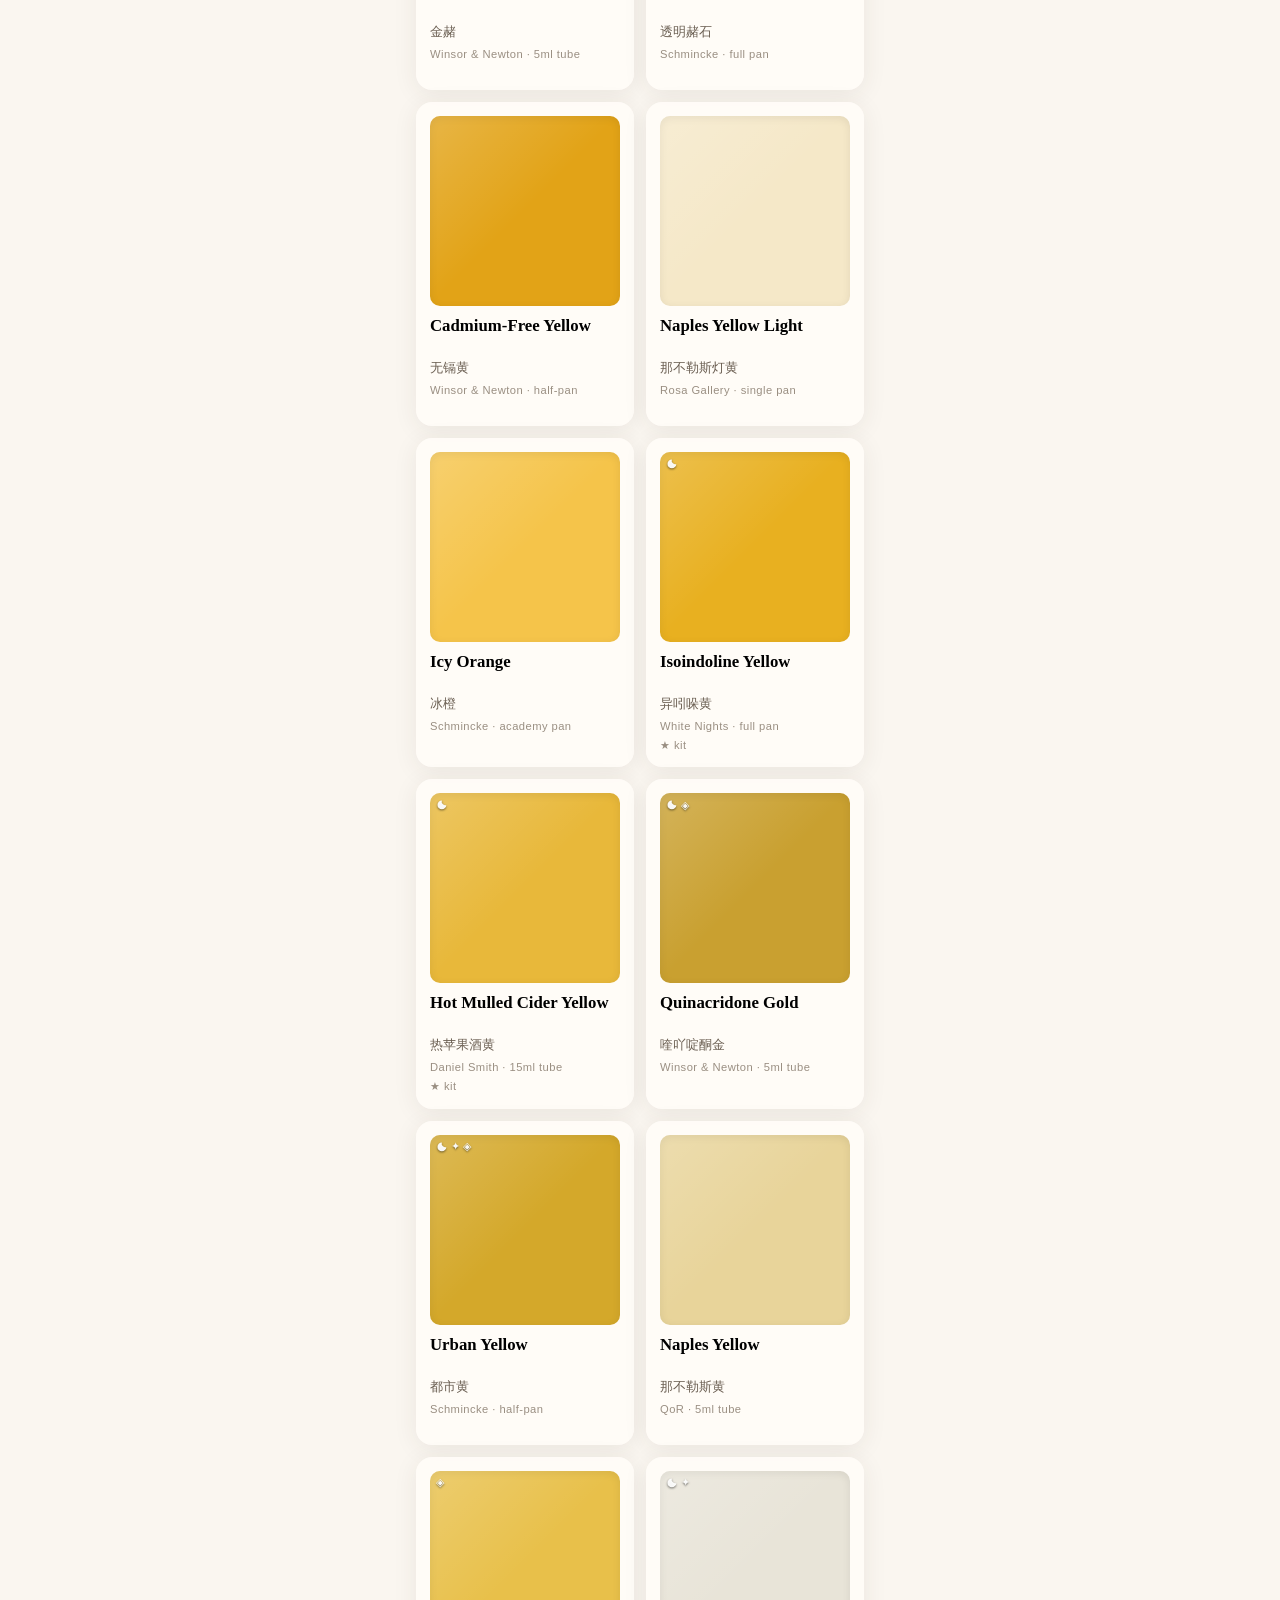
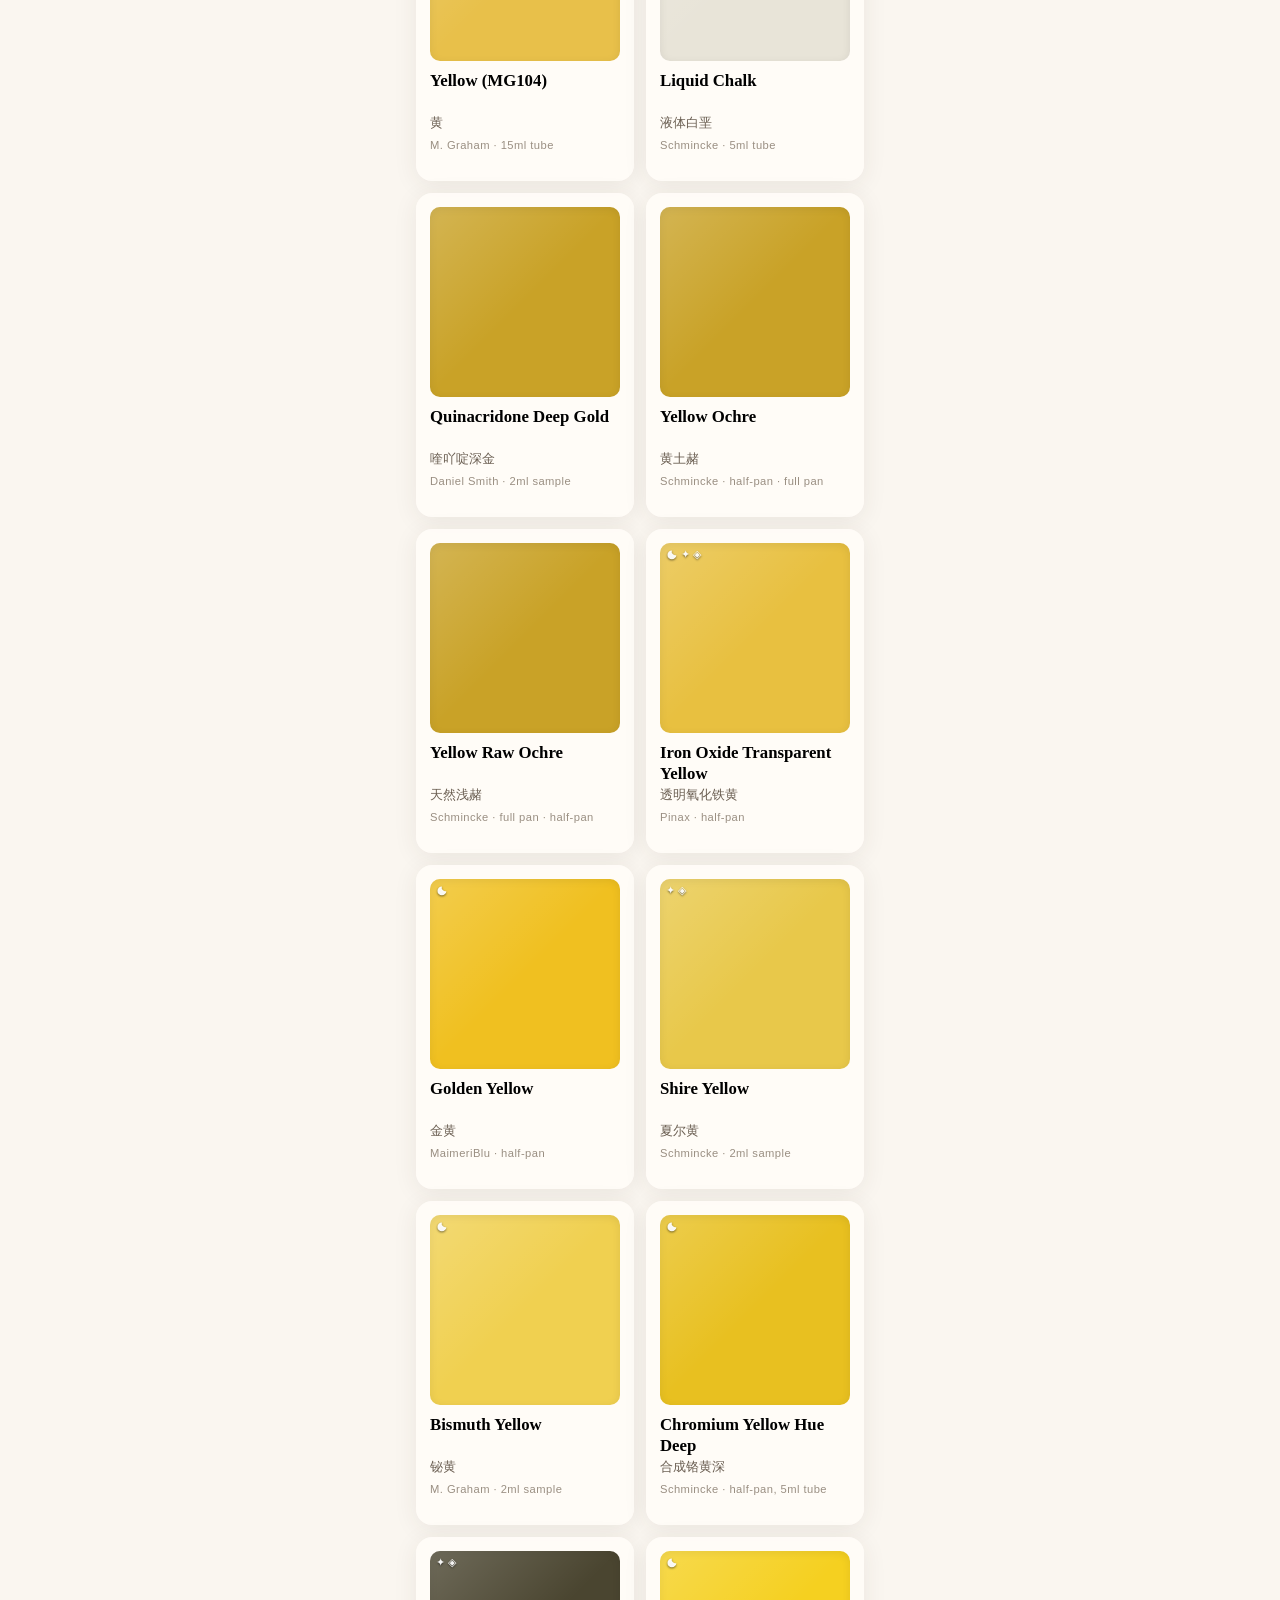
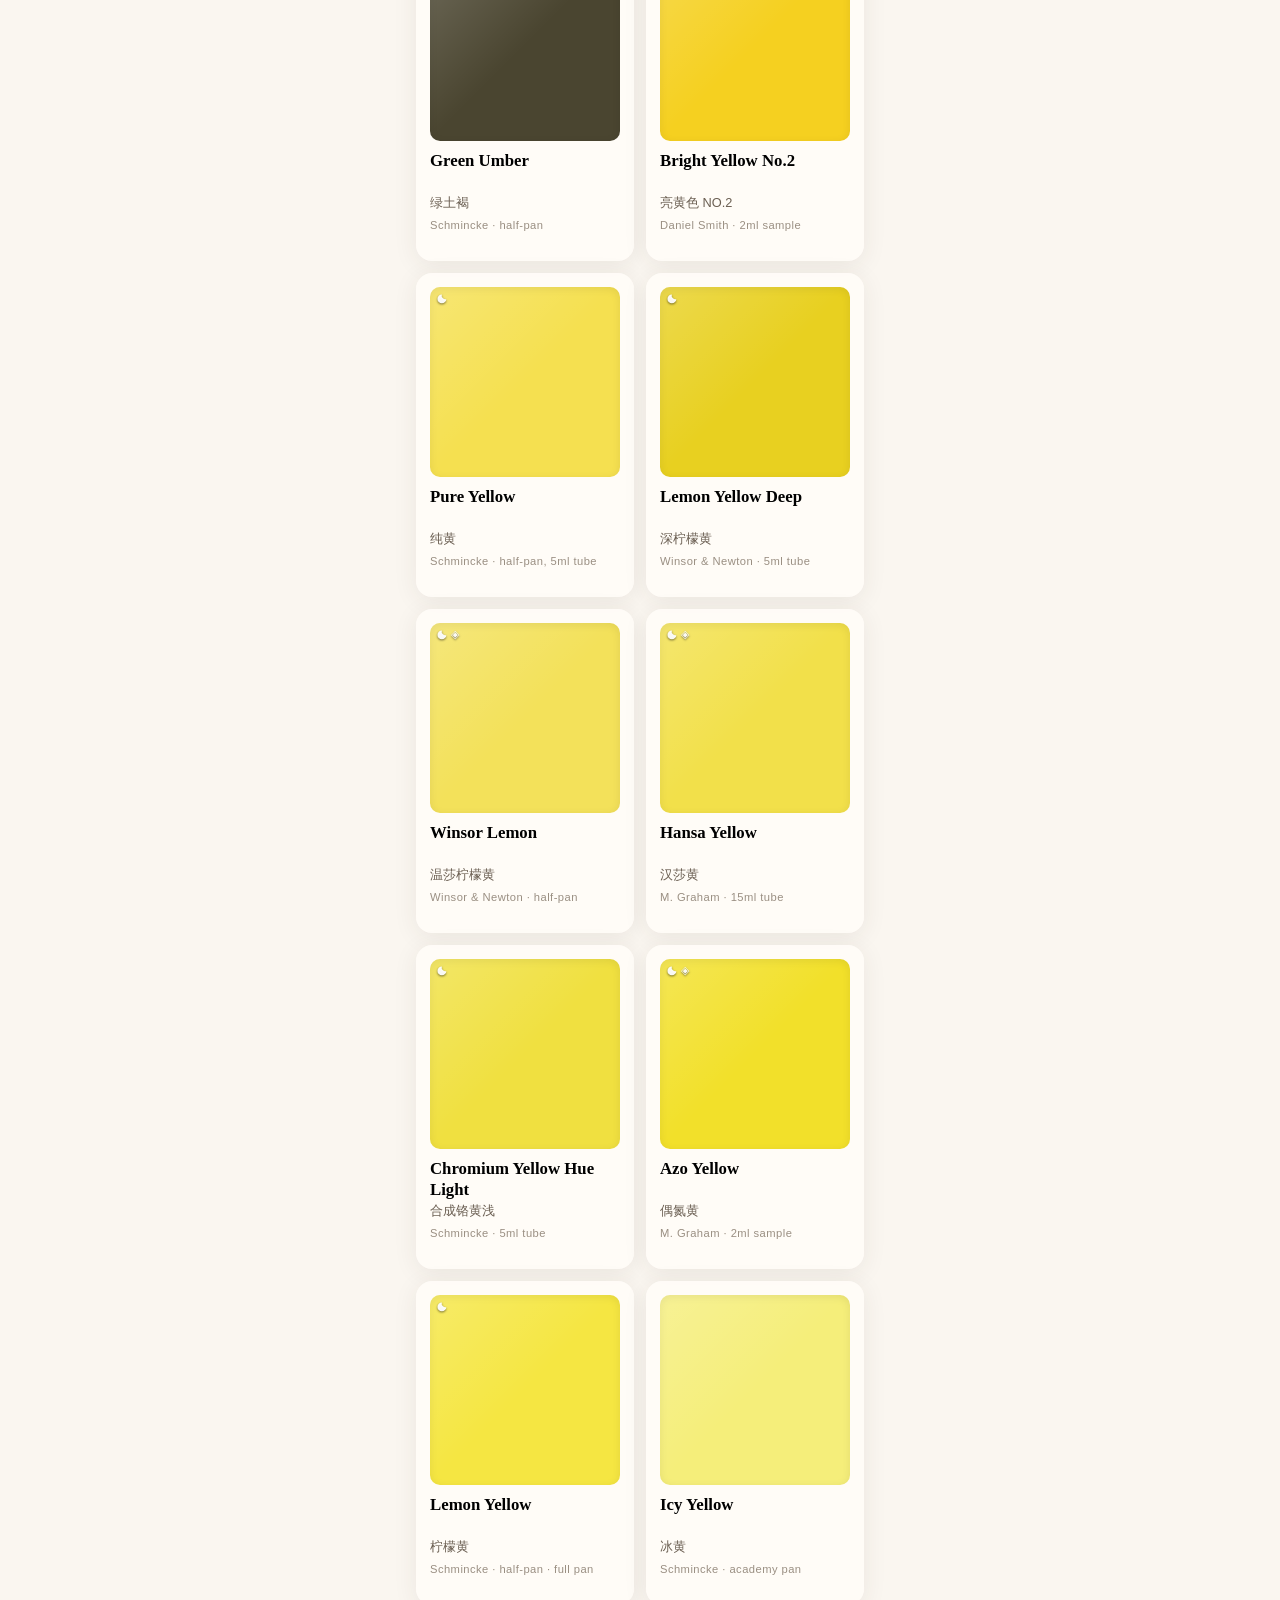
==== commit 9f132147: "v165: add four Old Holland half pans and the brand story" ====
--- a/index.html
+++ b/index.html
@@ -19,7 +19,7 @@
         return;
       }
       // One-time: kill any service worker so a stuck SW cannot pin "Loading studio"
-      var FLAG = "oas-disable-sw-v164";
+      var FLAG = "oas-disable-sw-v165";
       try {
         if (sessionStorage.getItem(FLAG)) return;
         if (!("serviceWorker" in navigator)) {
@@ -53,7 +53,7 @@
   <link rel="apple-touch-icon" href="icons/apple-touch-icon.png" />
   <link rel="icon" type="image/png" sizes="192x192" href="icons/icon-192.png" />
   <link rel="icon" type="image/svg+xml" href="icons/icon.svg" />
-  <link rel="stylesheet" href="css/style.css?v=164" />
+  <link rel="stylesheet" href="css/style.css?v=165" />
 </head>
 <body>
   <p id="stuck-hint" class="load-status" hidden>
@@ -90,7 +90,7 @@
     </div>
     <p class="studio-tagline">watercolor palette & mix lab</p>
     <p class="palette-meta" id="palette-meta"></p>
-    <button type="button" id="app-version-chip" class="version-chip" title="Tap to fetch the latest studio">v164</button>
+    <button type="button" id="app-version-chip" class="version-chip" title="Tap to fetch the latest studio">v165</button>
   </header>
 
   <aside class="caveats-banner" id="caveats-banner" aria-label="Studio notes">
@@ -782,9 +782,9 @@
     </div>
   </dialog>
 
-  <script src="js/mixing.js?v=164" onerror="document.getElementById('load-error').hidden=false;document.getElementById('load-error').textContent='Failed to load mixing.js';document.getElementById('load-status').hidden=true;"></script>
-  <script src="js/data.js?v=164" onerror="document.getElementById('load-error').hidden=false;document.getElementById('load-error').textContent='Failed to load data.js';document.getElementById('load-status').hidden=true;"></script>
-  <script src="js/render.js?v=164" onerror="document.getElementById('load-error').hidden=false;document.getElementById('load-error').textContent='Failed to load render.js';document.getElementById('load-status').hidden=true;"></script>
-  <script src="js/app.js?v=164" onerror="document.getElementById('load-error').hidden=false;document.getElementById('load-error').textContent='Failed to load app.js';document.getElementById('load-status').hidden=true;"></script>
+  <script src="js/mixing.js?v=165" onerror="document.getElementById('load-error').hidden=false;document.getElementById('load-error').textContent='Failed to load mixing.js';document.getElementById('load-status').hidden=true;"></script>
+  <script src="js/data.js?v=165" onerror="document.getElementById('load-error').hidden=false;document.getElementById('load-error').textContent='Failed to load data.js';document.getElementById('load-status').hidden=true;"></script>
+  <script src="js/render.js?v=165" onerror="document.getElementById('load-error').hidden=false;document.getElementById('load-error').textContent='Failed to load render.js';document.getElementById('load-status').hidden=true;"></script>
+  <script src="js/app.js?v=165" onerror="document.getElementById('load-error').hidden=false;document.getElementById('load-error').textContent='Failed to load app.js';document.getElementById('load-status').hidden=true;"></script>
 </body>
 </html>
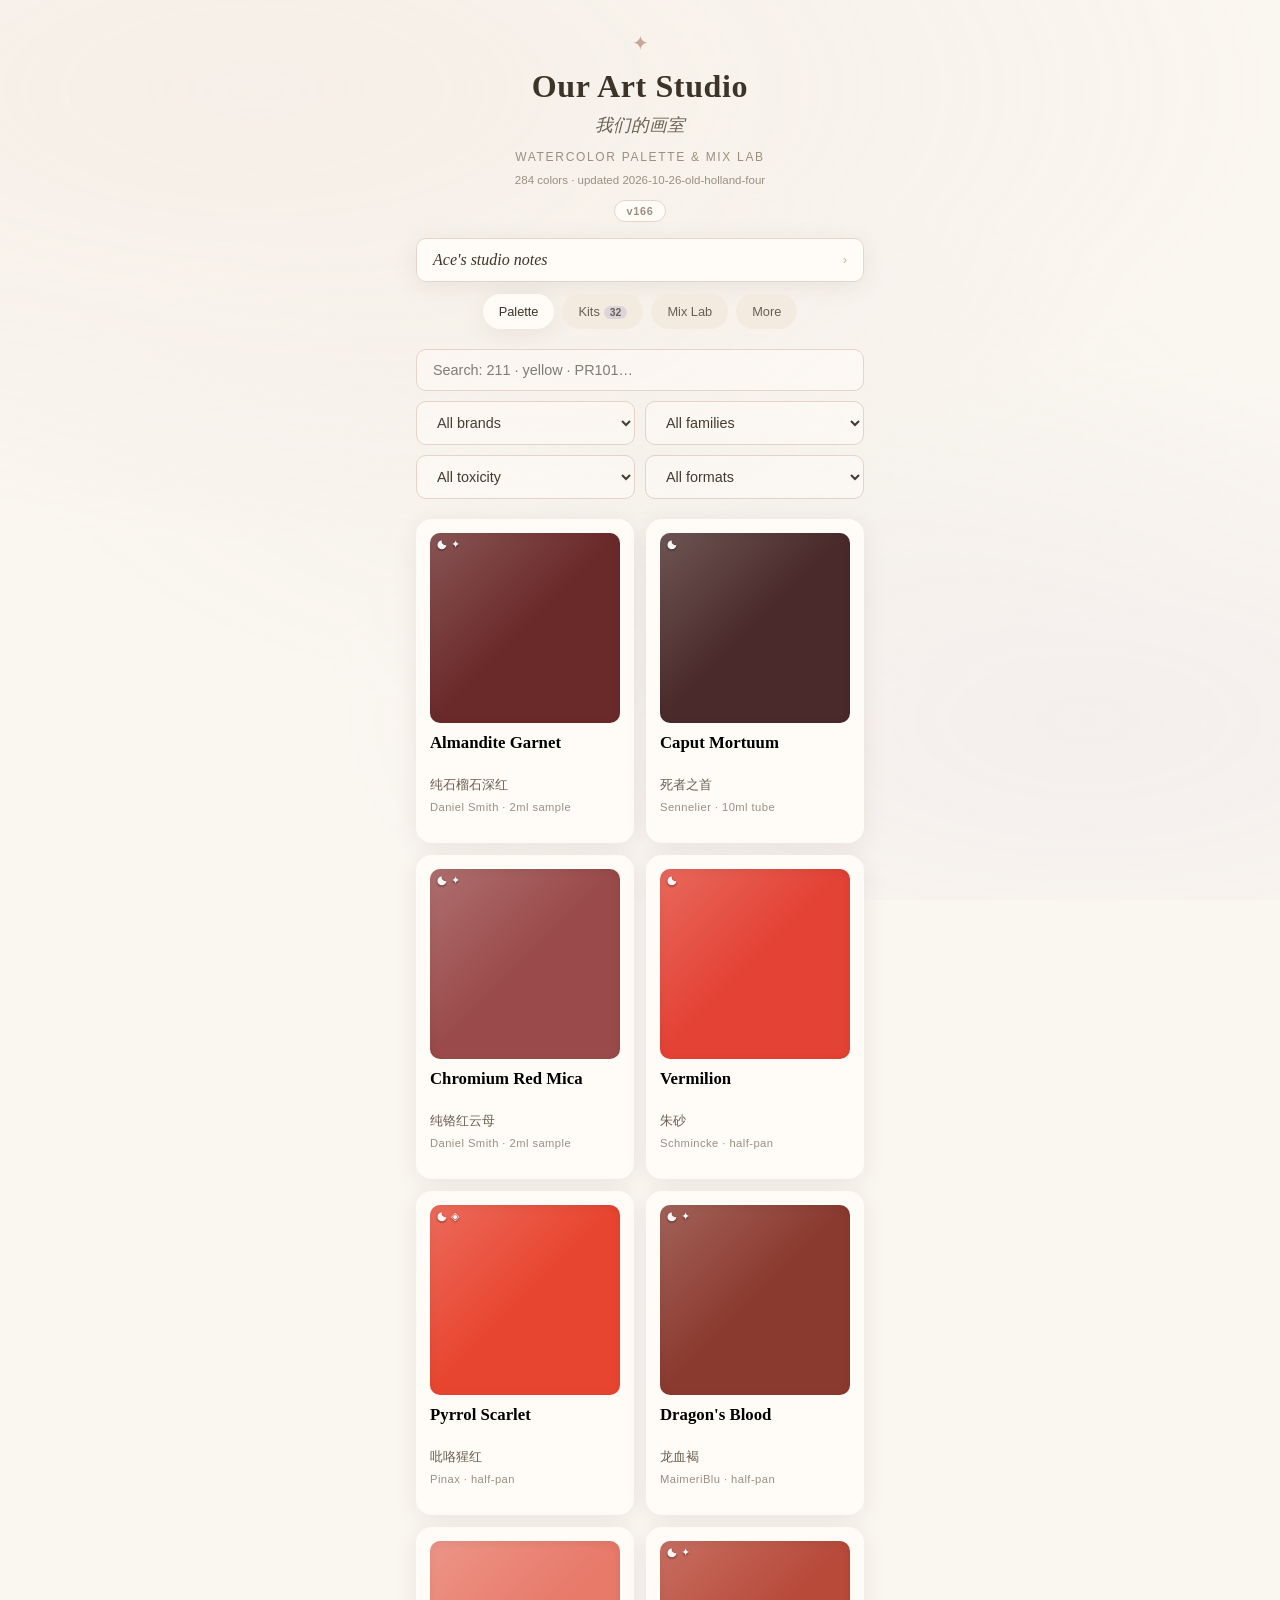
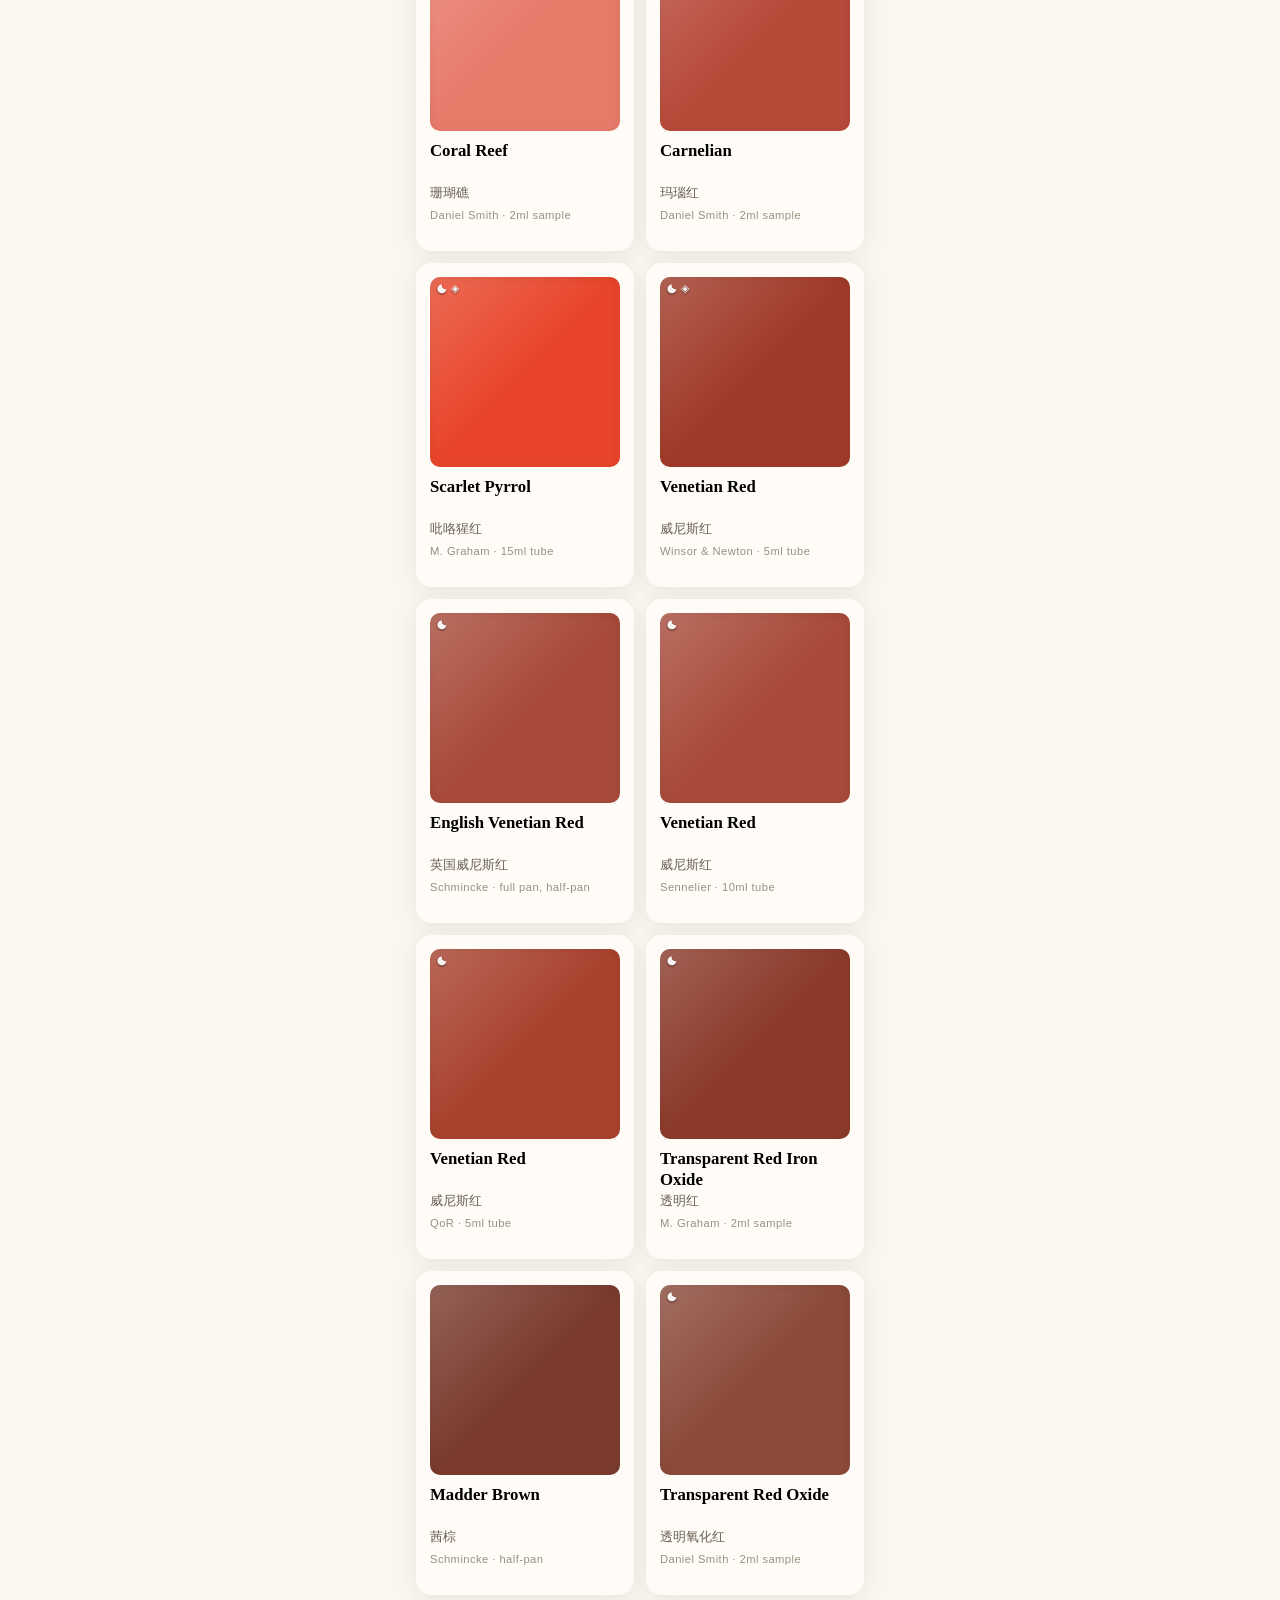
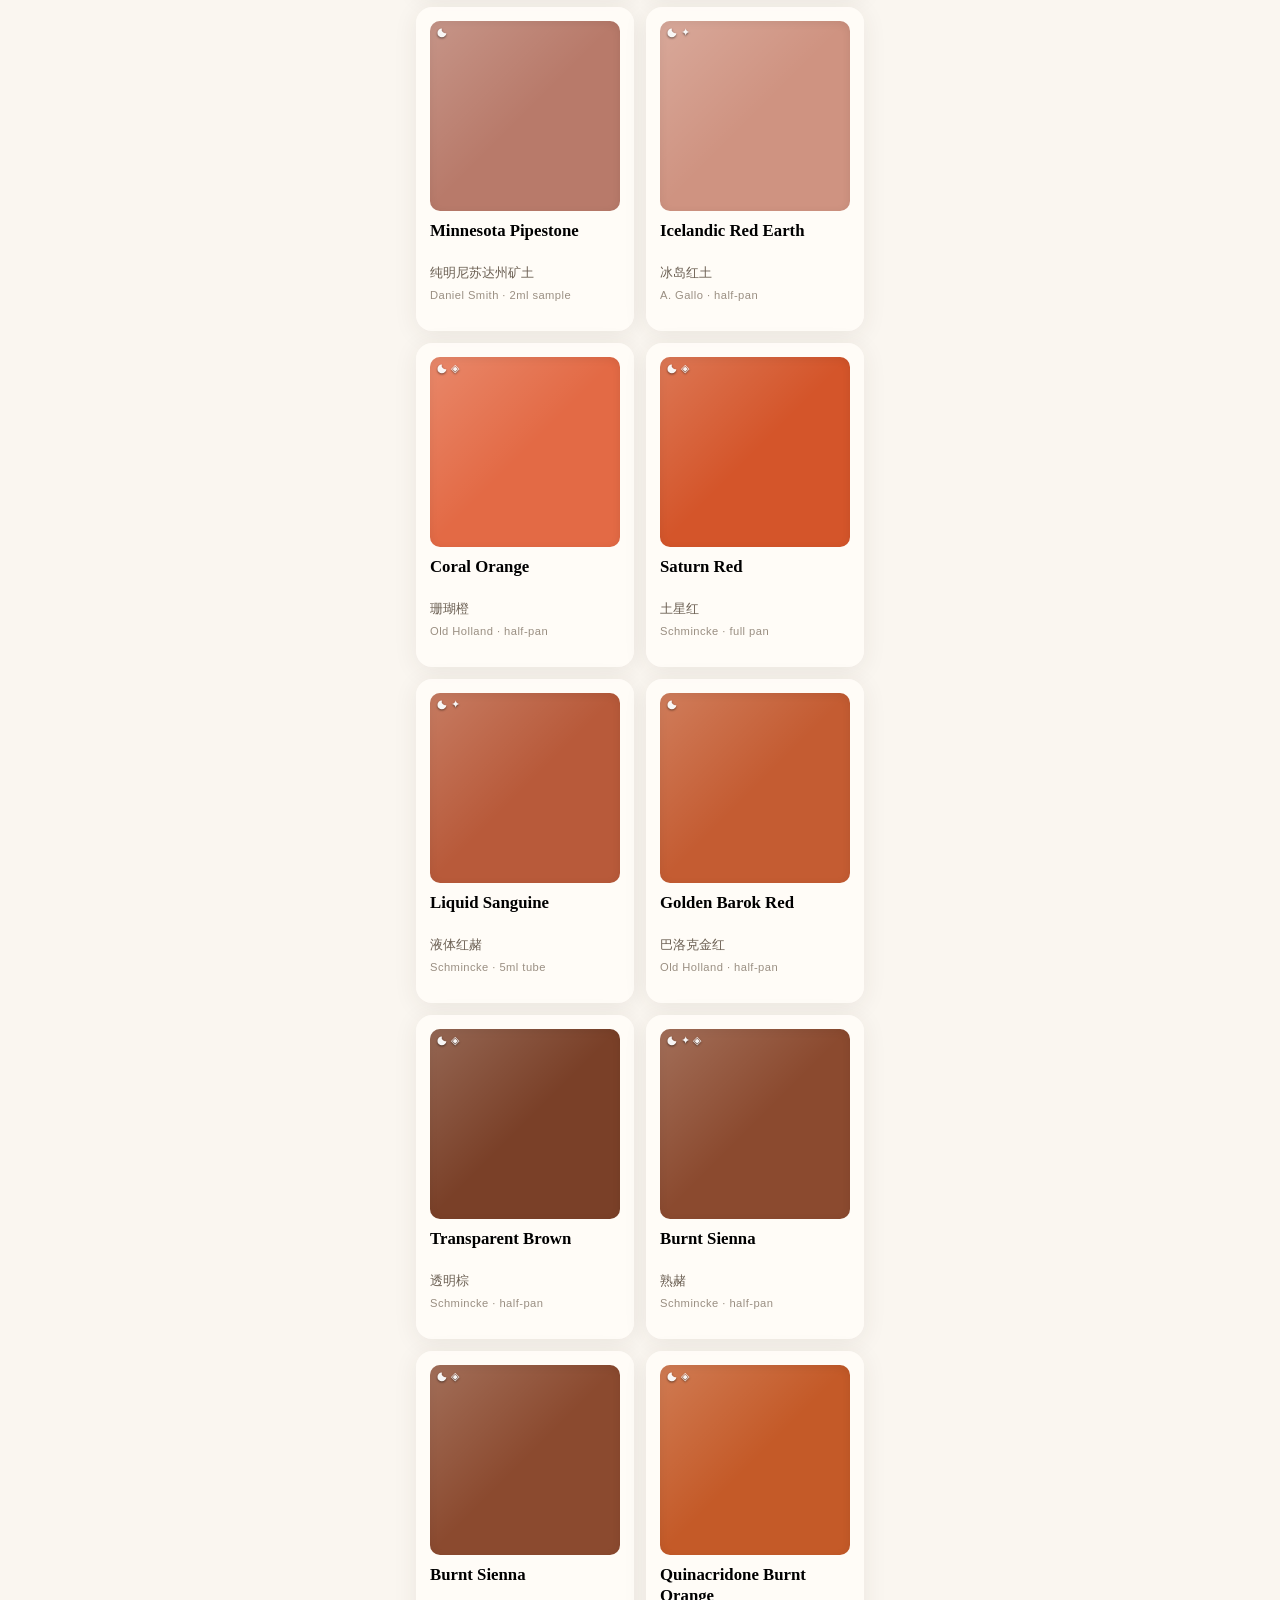
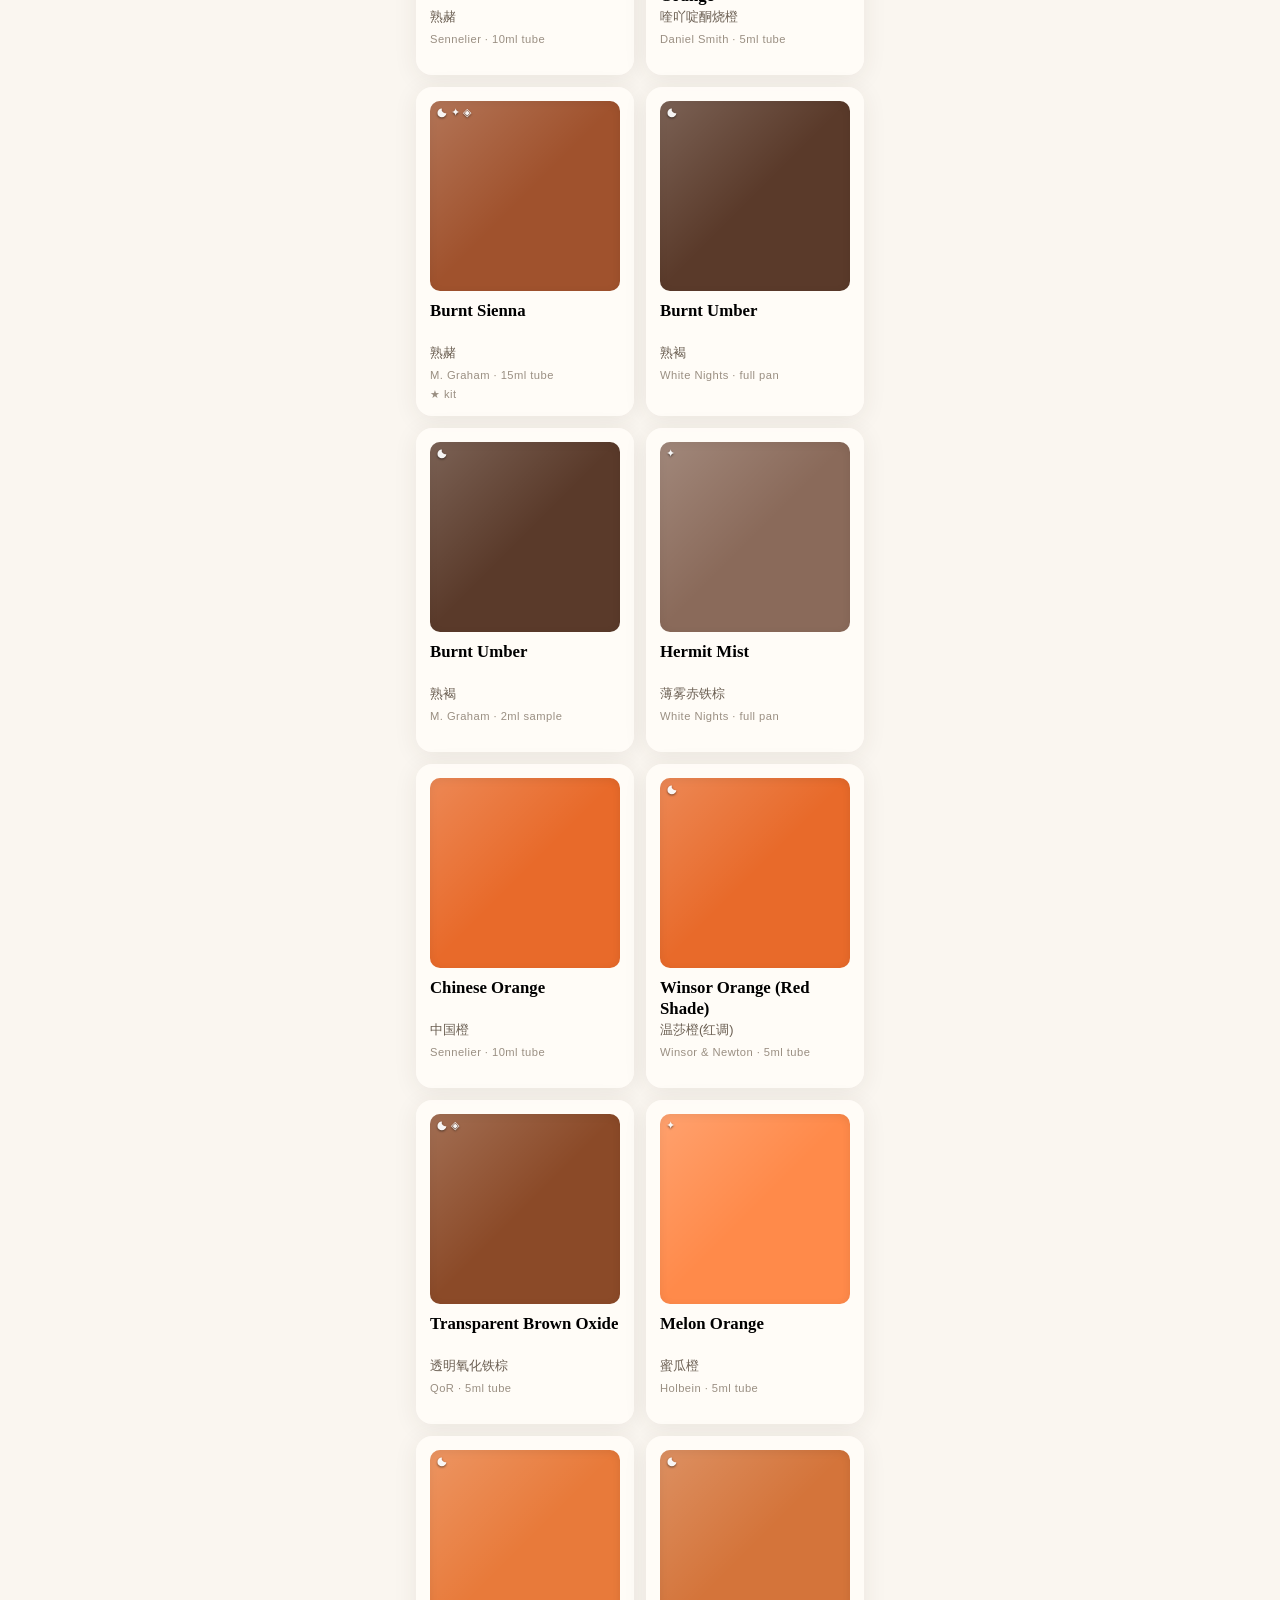
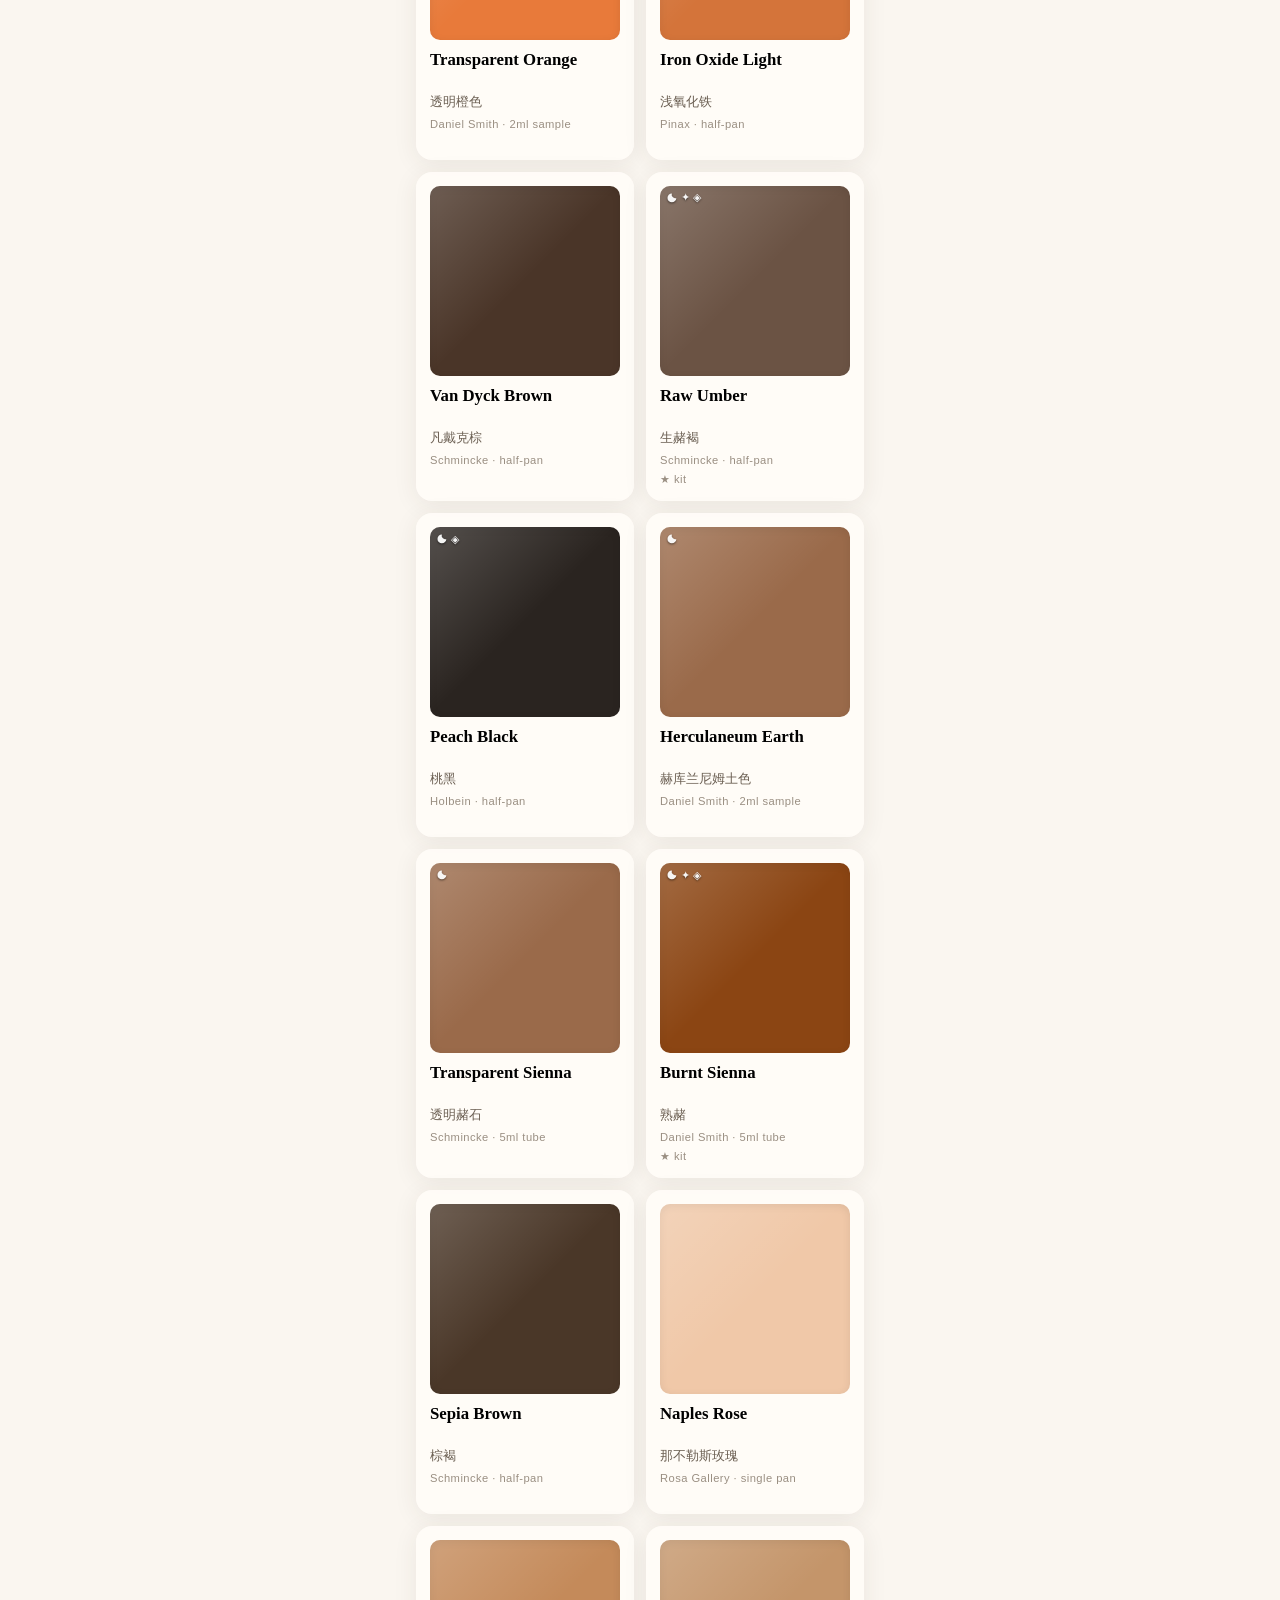
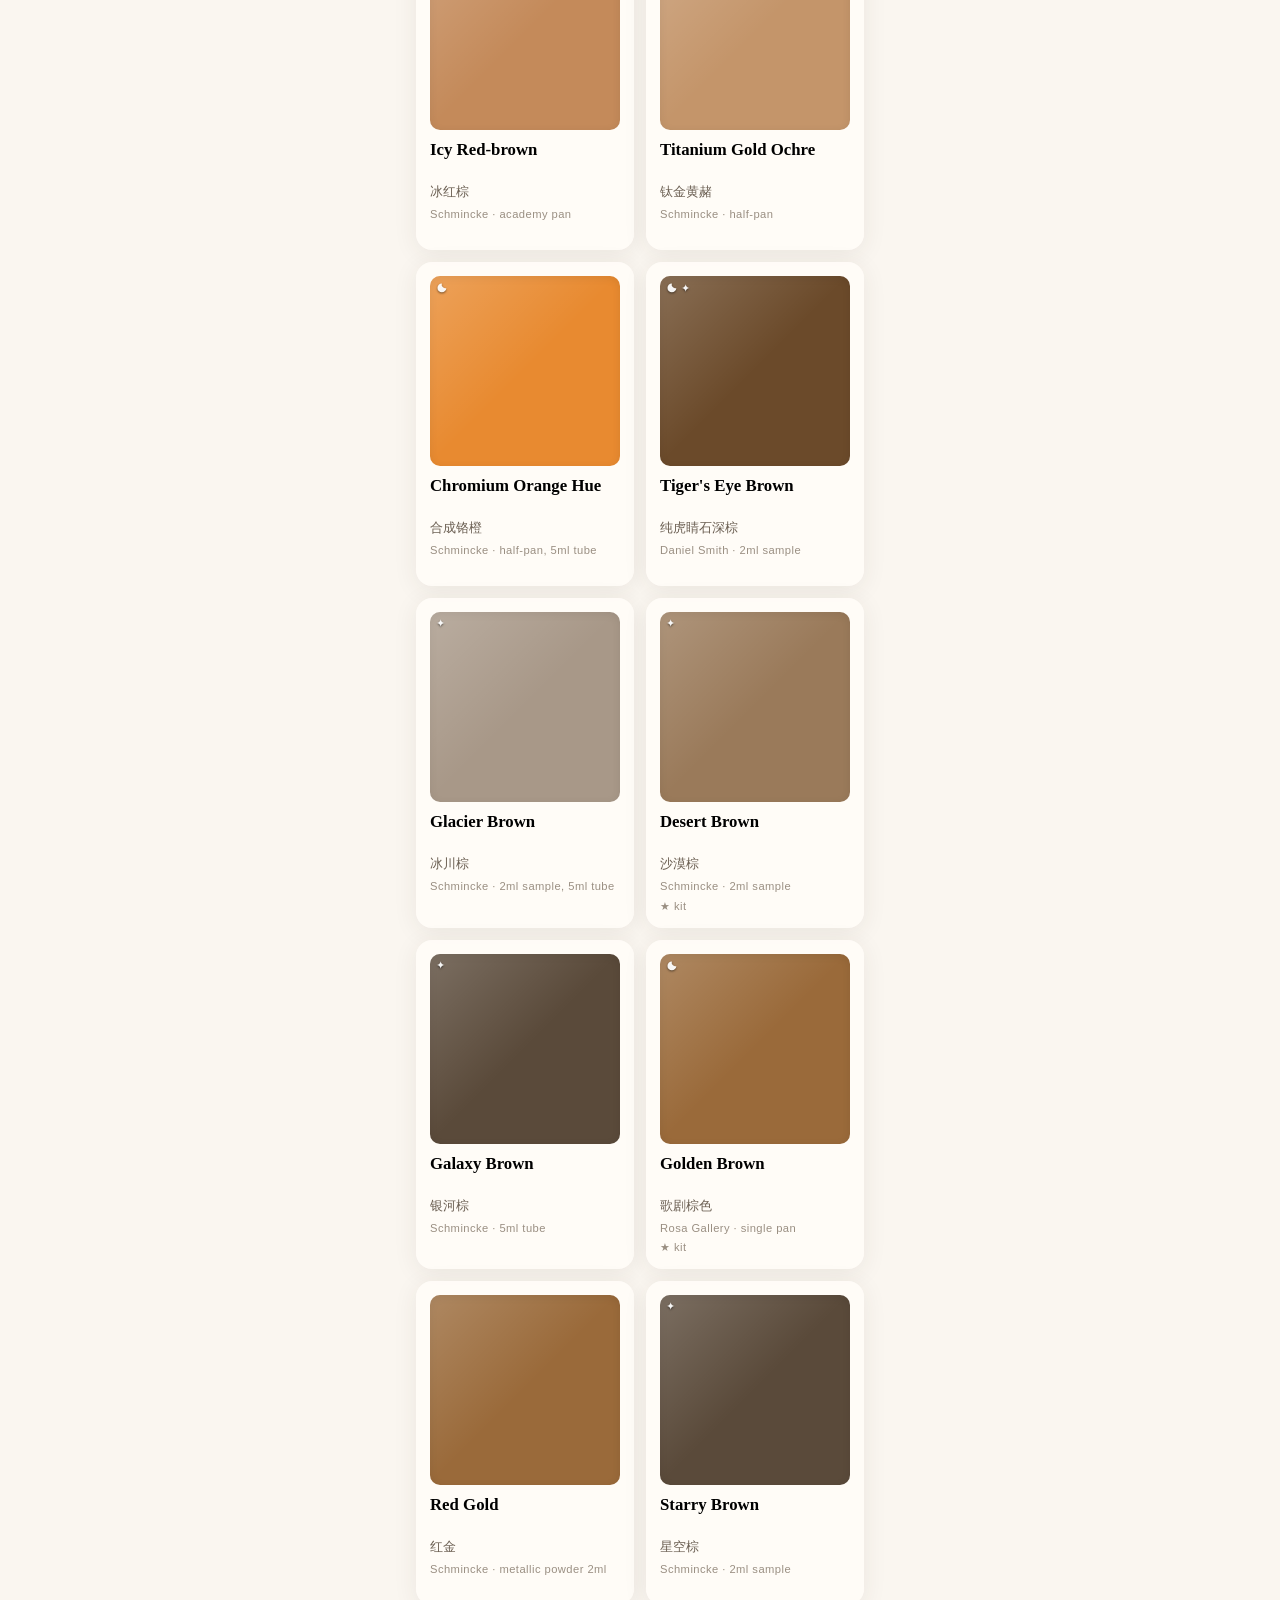
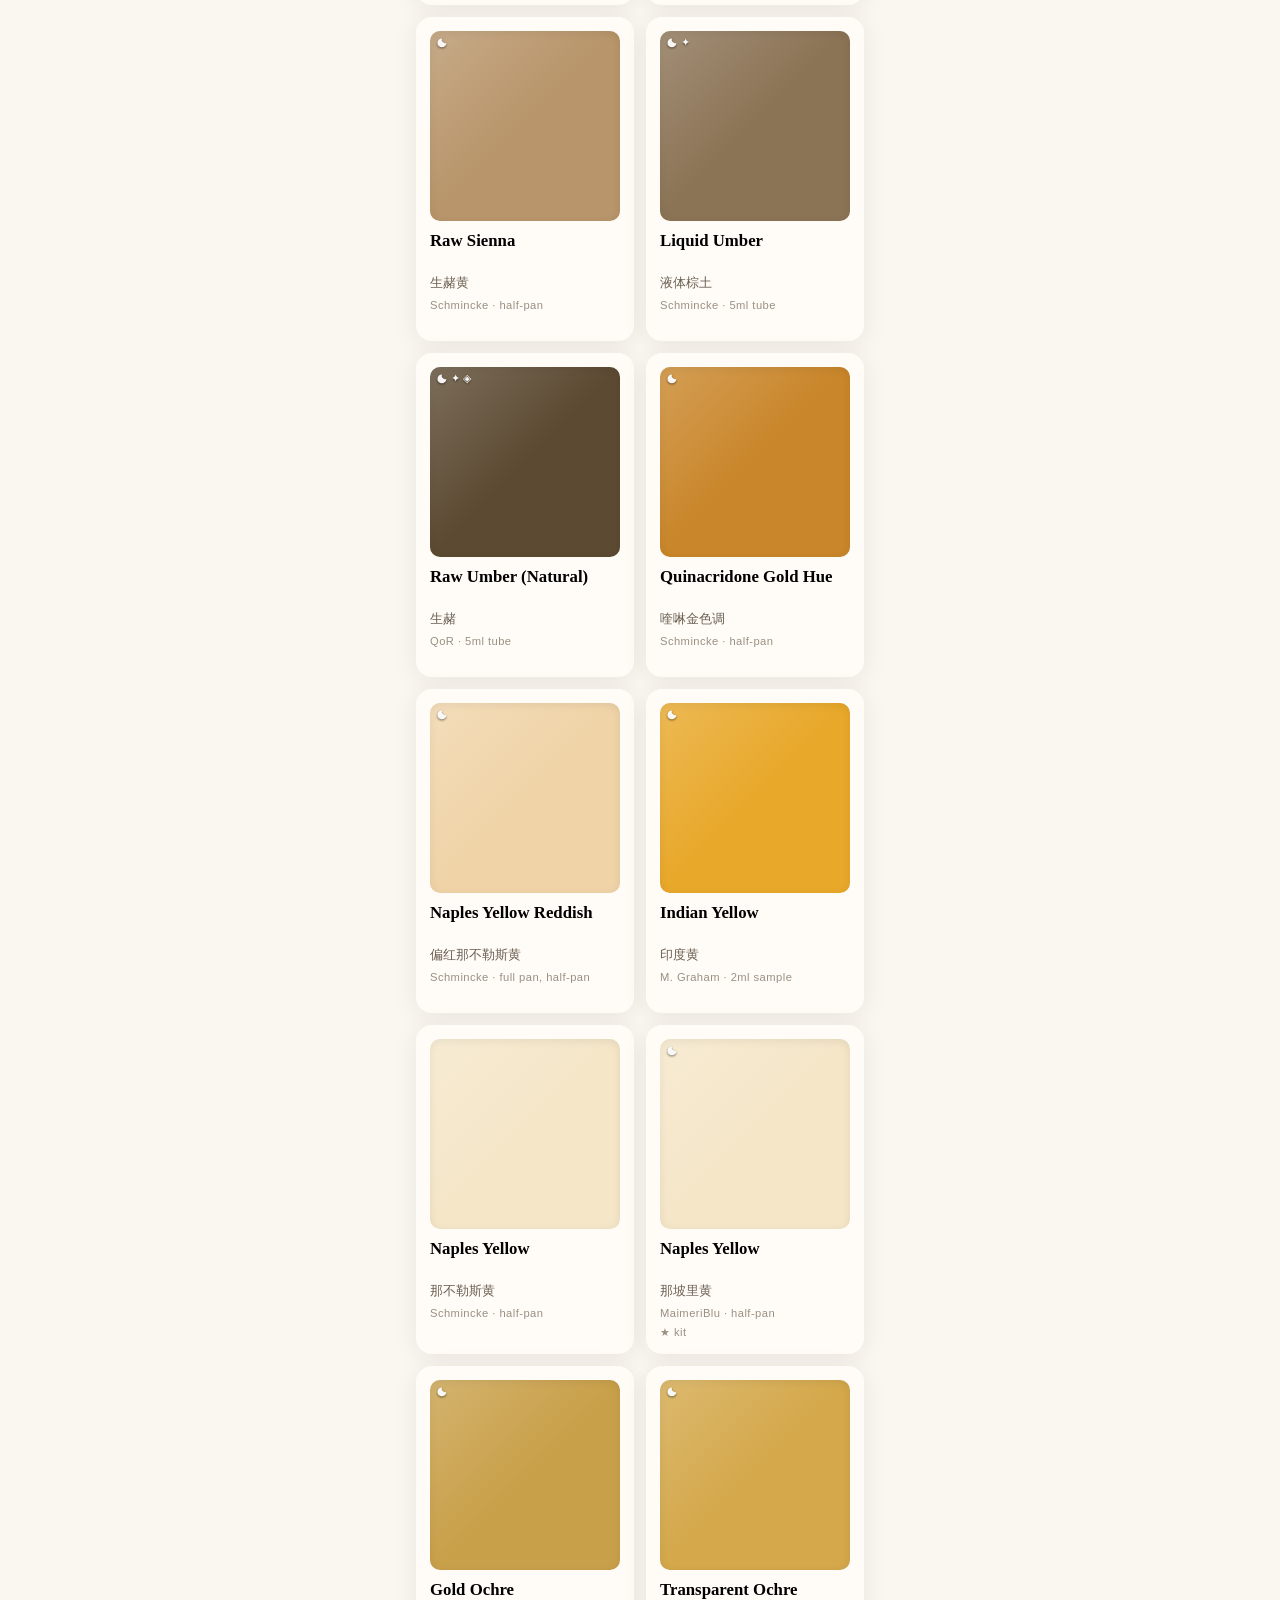
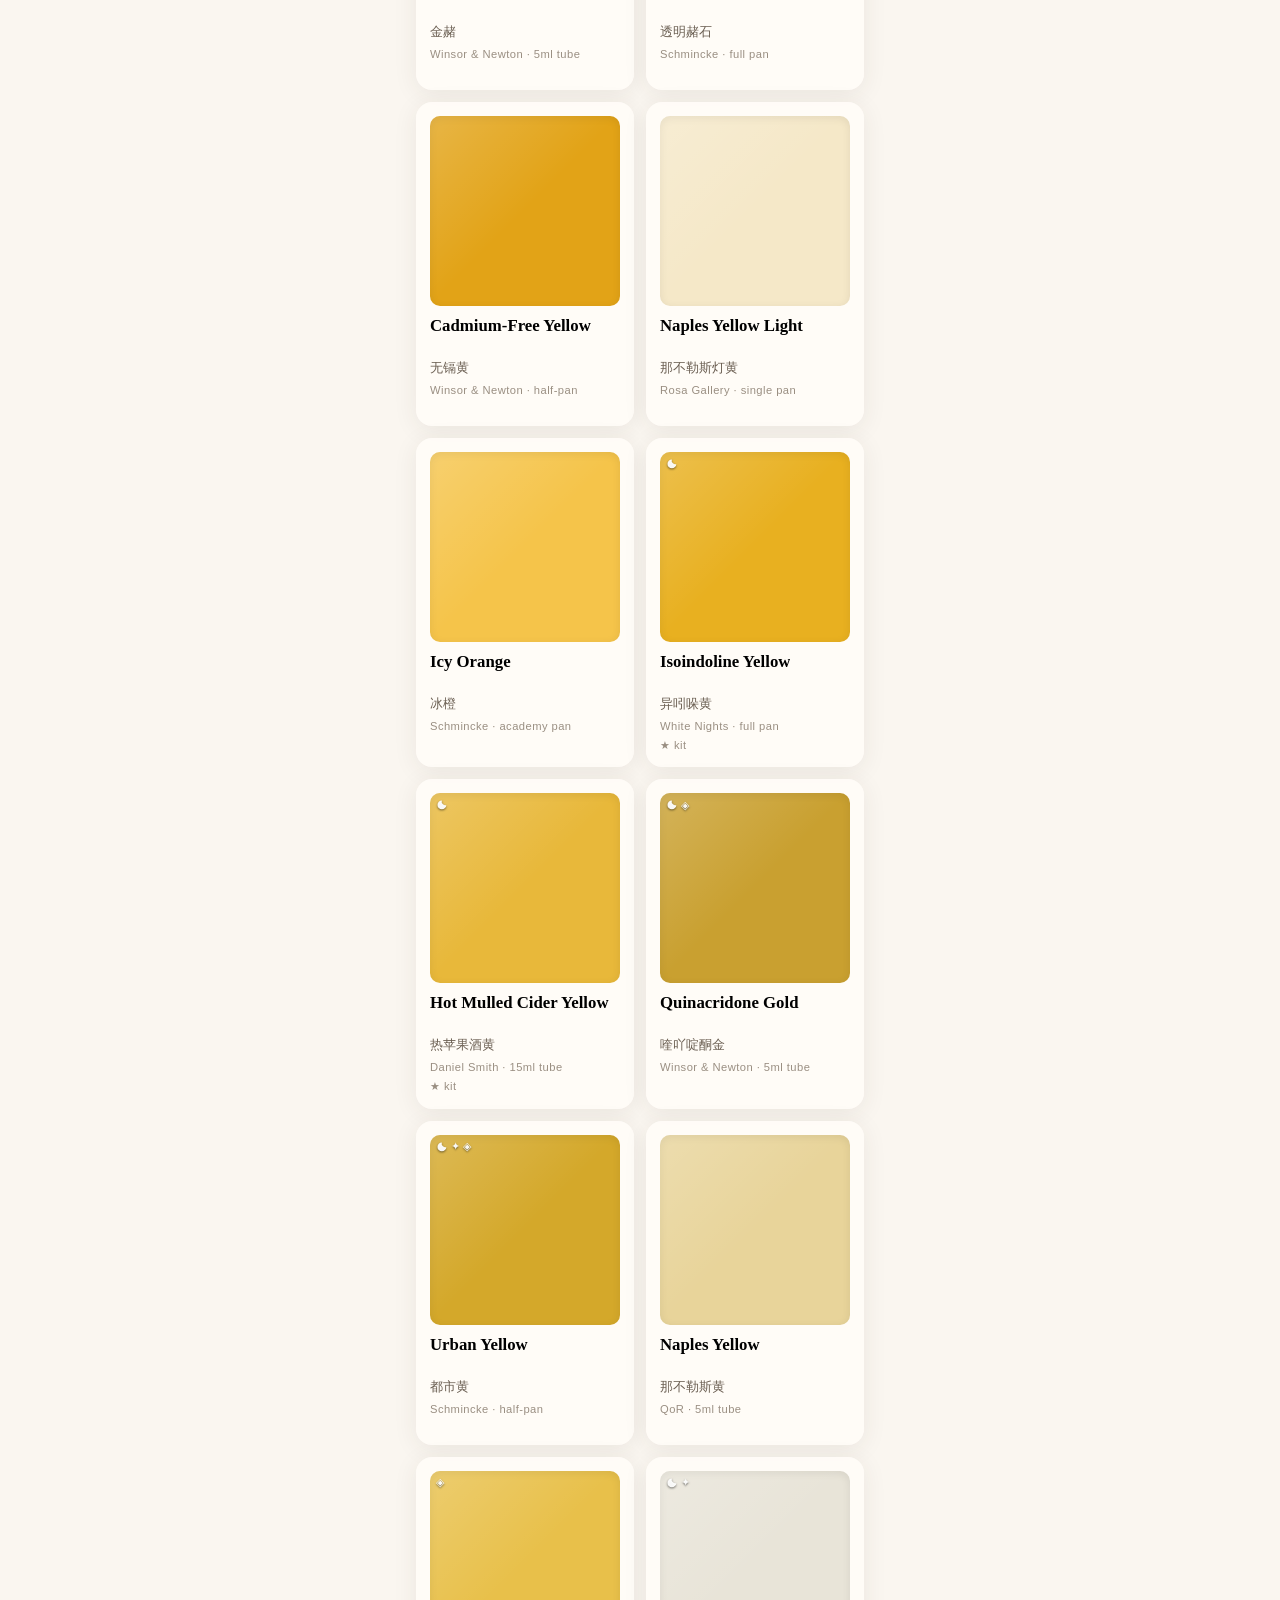
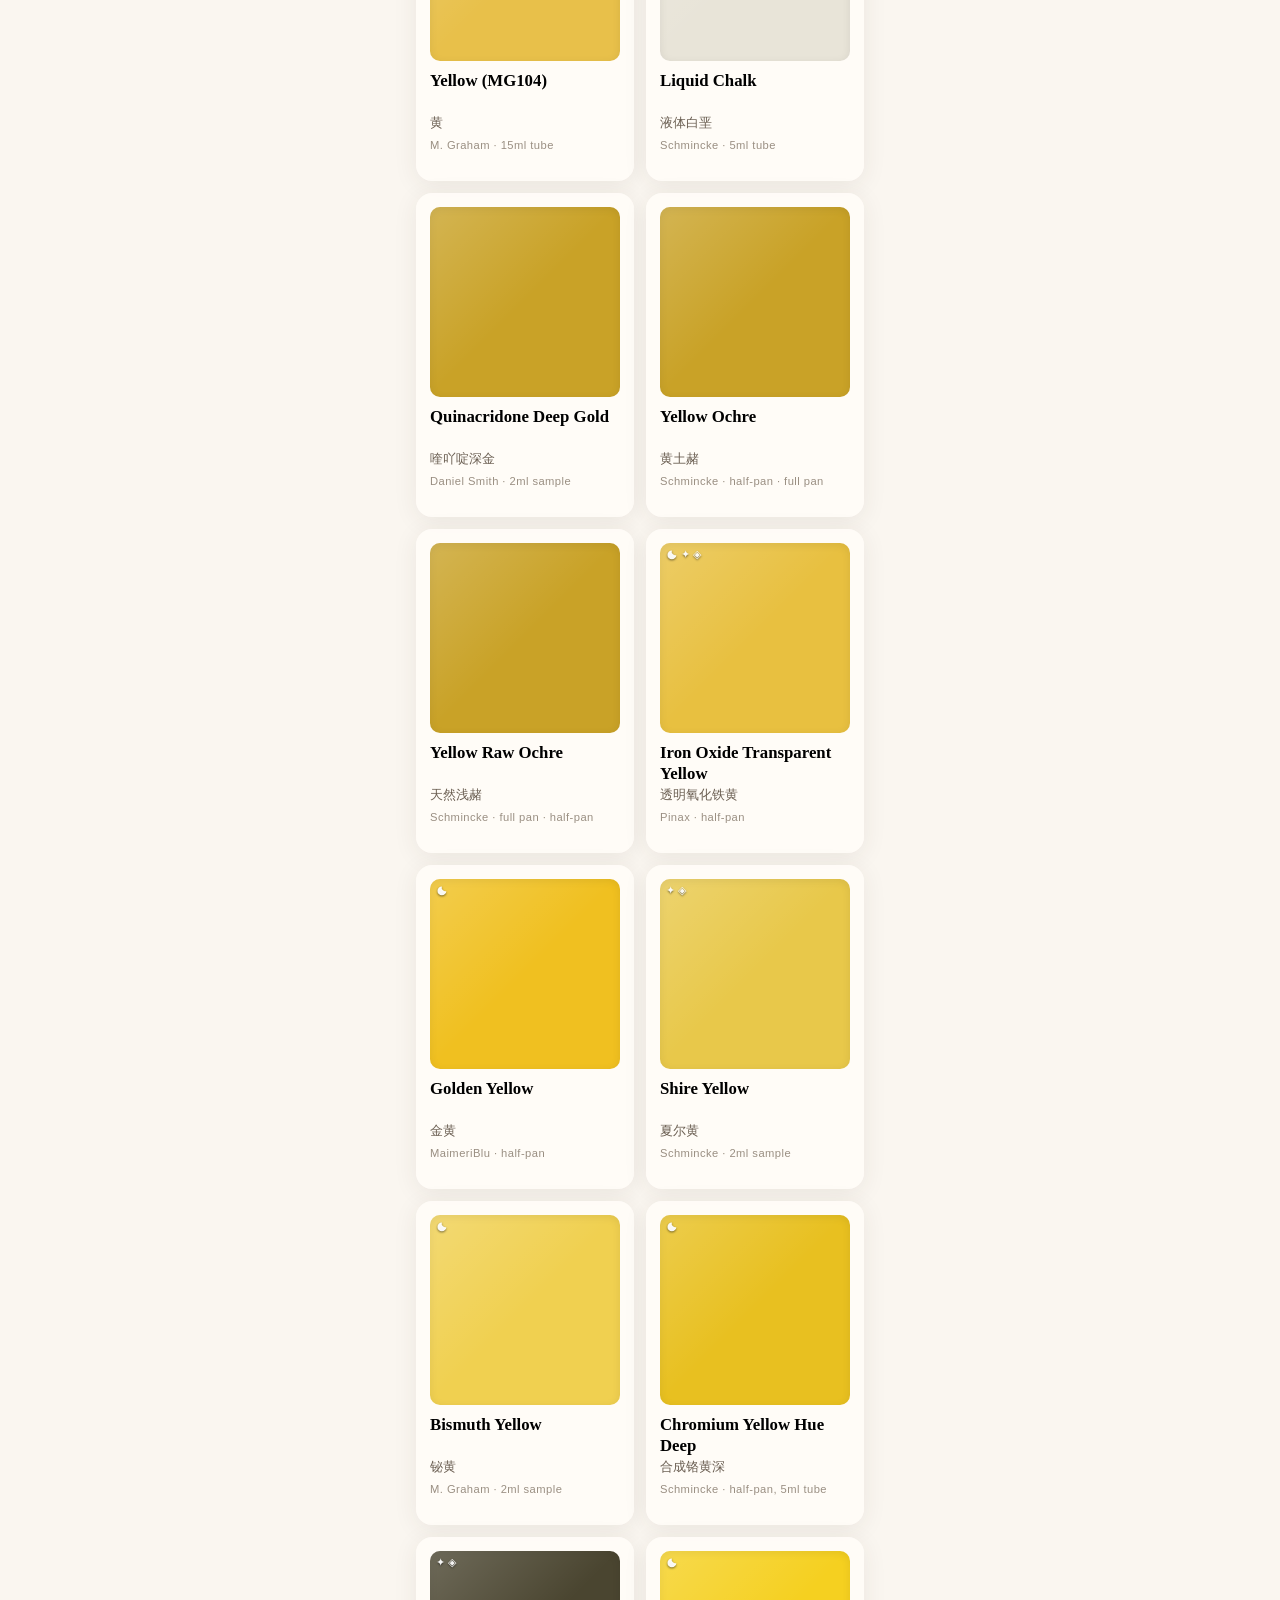
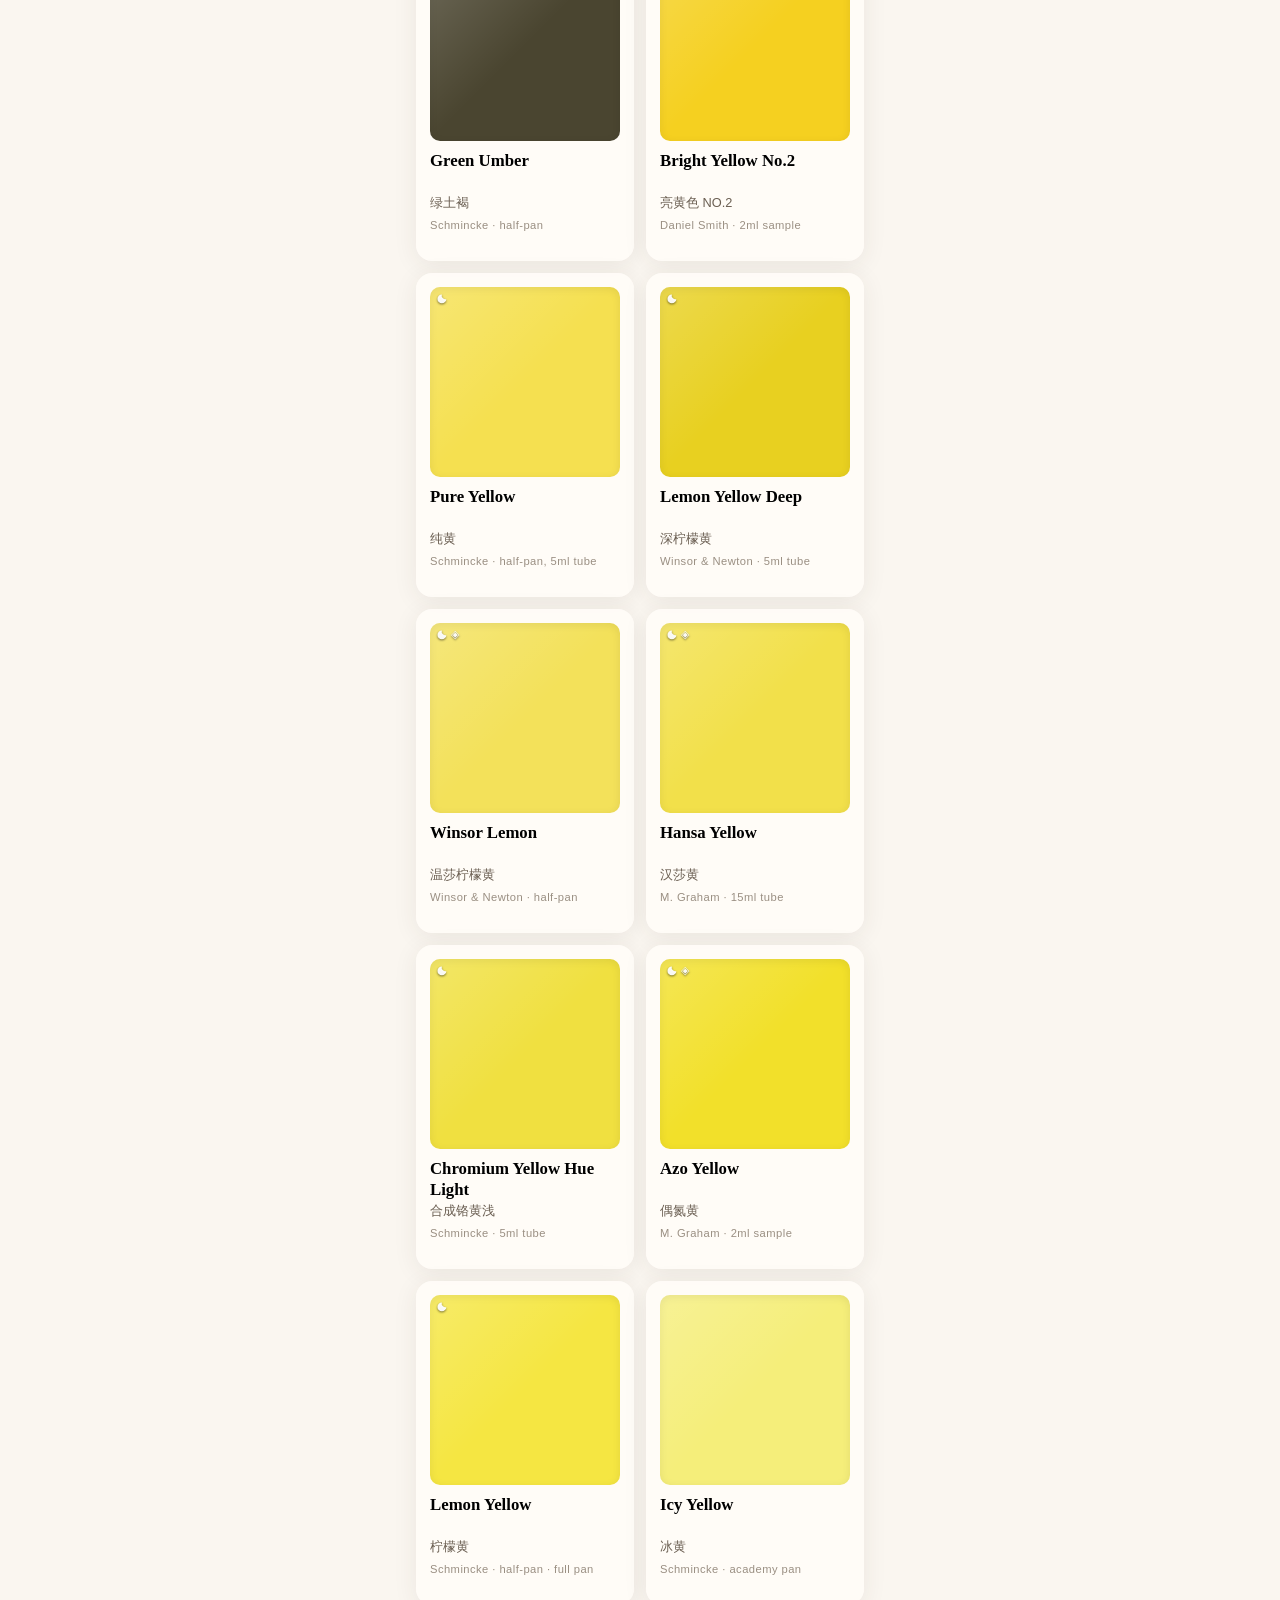
==== commit 0f26a8e1: "v166: rewrite the four Old Holland Ace notes Handprint tests of these paints change the jobs. Coral " ====
--- a/index.html
+++ b/index.html
@@ -19,7 +19,7 @@
         return;
       }
       // One-time: kill any service worker so a stuck SW cannot pin "Loading studio"
-      var FLAG = "oas-disable-sw-v165";
+      var FLAG = "oas-disable-sw-v166";
       try {
         if (sessionStorage.getItem(FLAG)) return;
         if (!("serviceWorker" in navigator)) {
@@ -53,7 +53,7 @@
   <link rel="apple-touch-icon" href="icons/apple-touch-icon.png" />
   <link rel="icon" type="image/png" sizes="192x192" href="icons/icon-192.png" />
   <link rel="icon" type="image/svg+xml" href="icons/icon.svg" />
-  <link rel="stylesheet" href="css/style.css?v=165" />
+  <link rel="stylesheet" href="css/style.css?v=166" />
 </head>
 <body>
   <p id="stuck-hint" class="load-status" hidden>
@@ -90,7 +90,7 @@
     </div>
     <p class="studio-tagline">watercolor palette & mix lab</p>
     <p class="palette-meta" id="palette-meta"></p>
-    <button type="button" id="app-version-chip" class="version-chip" title="Tap to fetch the latest studio">v165</button>
+    <button type="button" id="app-version-chip" class="version-chip" title="Tap to fetch the latest studio">v166</button>
   </header>
 
   <aside class="caveats-banner" id="caveats-banner" aria-label="Studio notes">
@@ -782,9 +782,9 @@
     </div>
   </dialog>
 
-  <script src="js/mixing.js?v=165" onerror="document.getElementById('load-error').hidden=false;document.getElementById('load-error').textContent='Failed to load mixing.js';document.getElementById('load-status').hidden=true;"></script>
-  <script src="js/data.js?v=165" onerror="document.getElementById('load-error').hidden=false;document.getElementById('load-error').textContent='Failed to load data.js';document.getElementById('load-status').hidden=true;"></script>
-  <script src="js/render.js?v=165" onerror="document.getElementById('load-error').hidden=false;document.getElementById('load-error').textContent='Failed to load render.js';document.getElementById('load-status').hidden=true;"></script>
-  <script src="js/app.js?v=165" onerror="document.getElementById('load-error').hidden=false;document.getElementById('load-error').textContent='Failed to load app.js';document.getElementById('load-status').hidden=true;"></script>
+  <script src="js/mixing.js?v=166" onerror="document.getElementById('load-error').hidden=false;document.getElementById('load-error').textContent='Failed to load mixing.js';document.getElementById('load-status').hidden=true;"></script>
+  <script src="js/data.js?v=166" onerror="document.getElementById('load-error').hidden=false;document.getElementById('load-error').textContent='Failed to load data.js';document.getElementById('load-status').hidden=true;"></script>
+  <script src="js/render.js?v=166" onerror="document.getElementById('load-error').hidden=false;document.getElementById('load-error').textContent='Failed to load render.js';document.getElementById('load-status').hidden=true;"></script>
+  <script src="js/app.js?v=166" onerror="document.getElementById('load-error').hidden=false;document.getElementById('load-error').textContent='Failed to load app.js';document.getElementById('load-status').hidden=true;"></script>
 </body>
 </html>
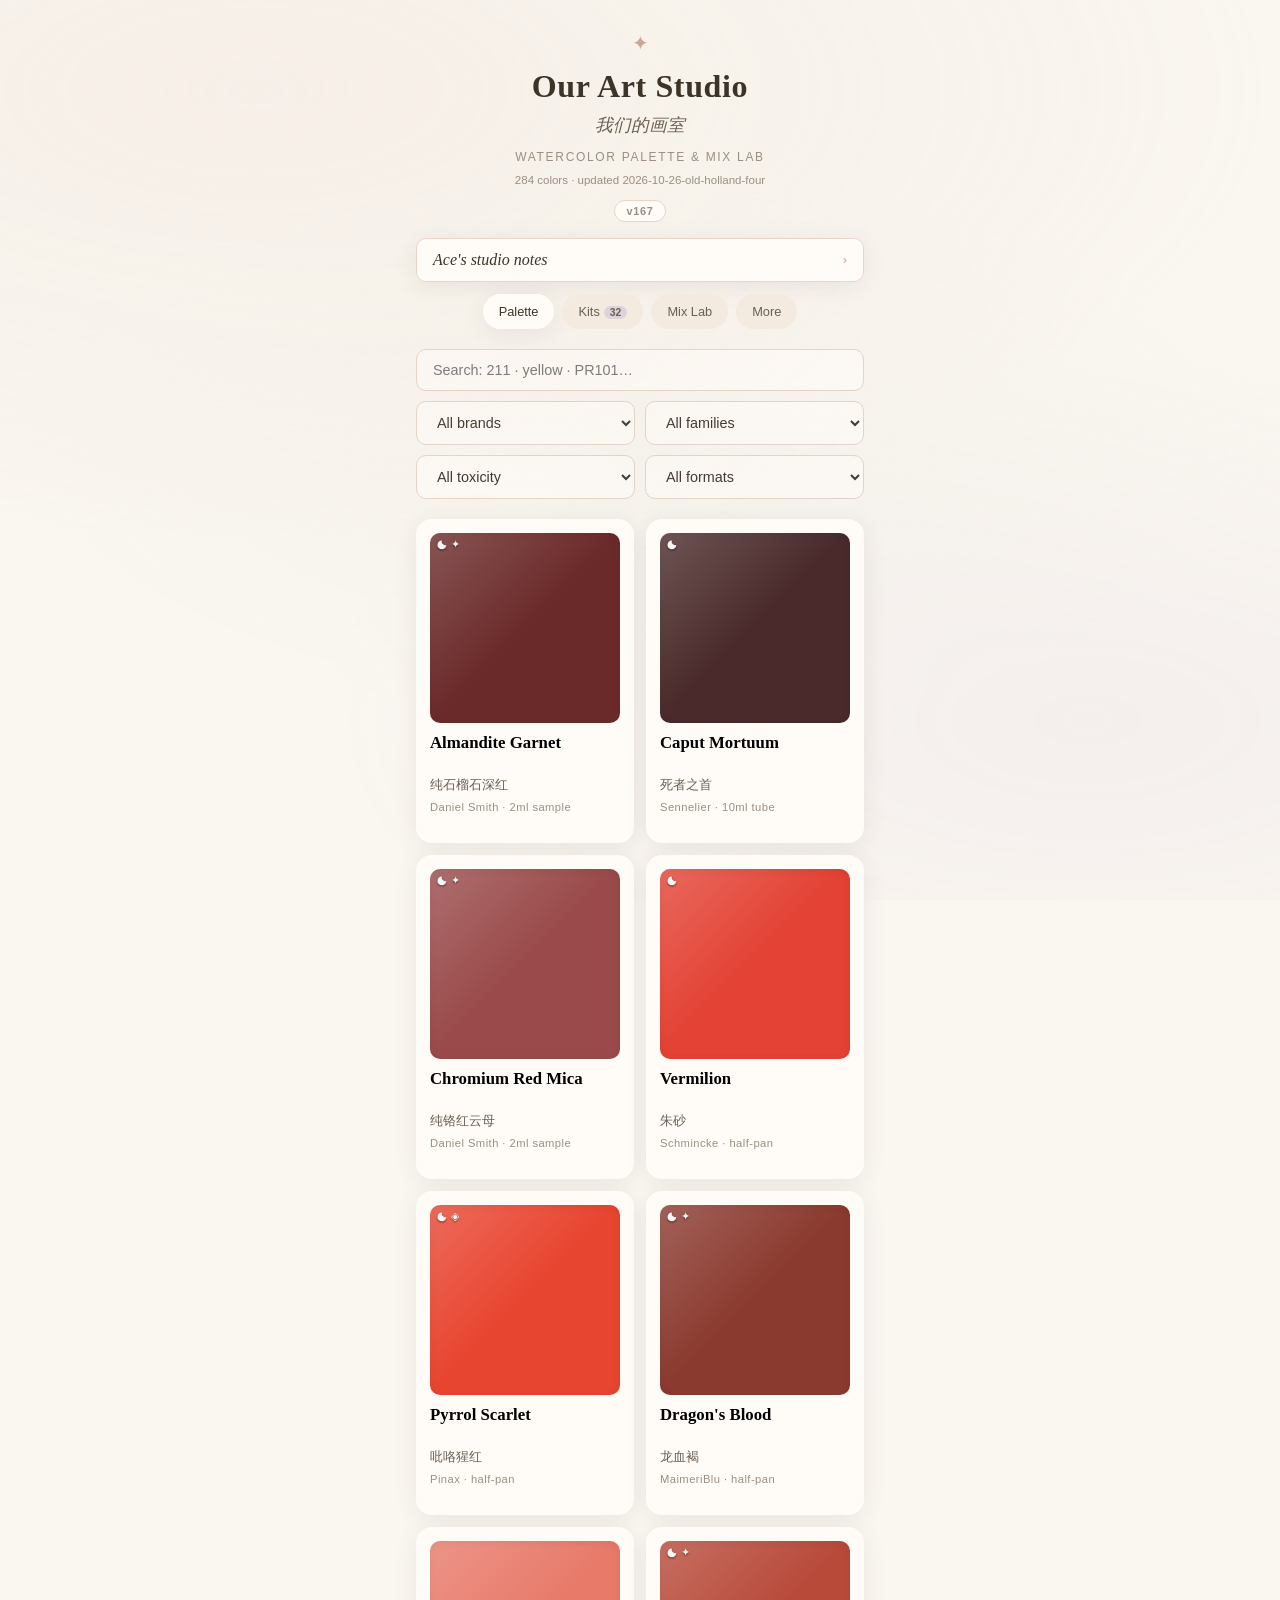
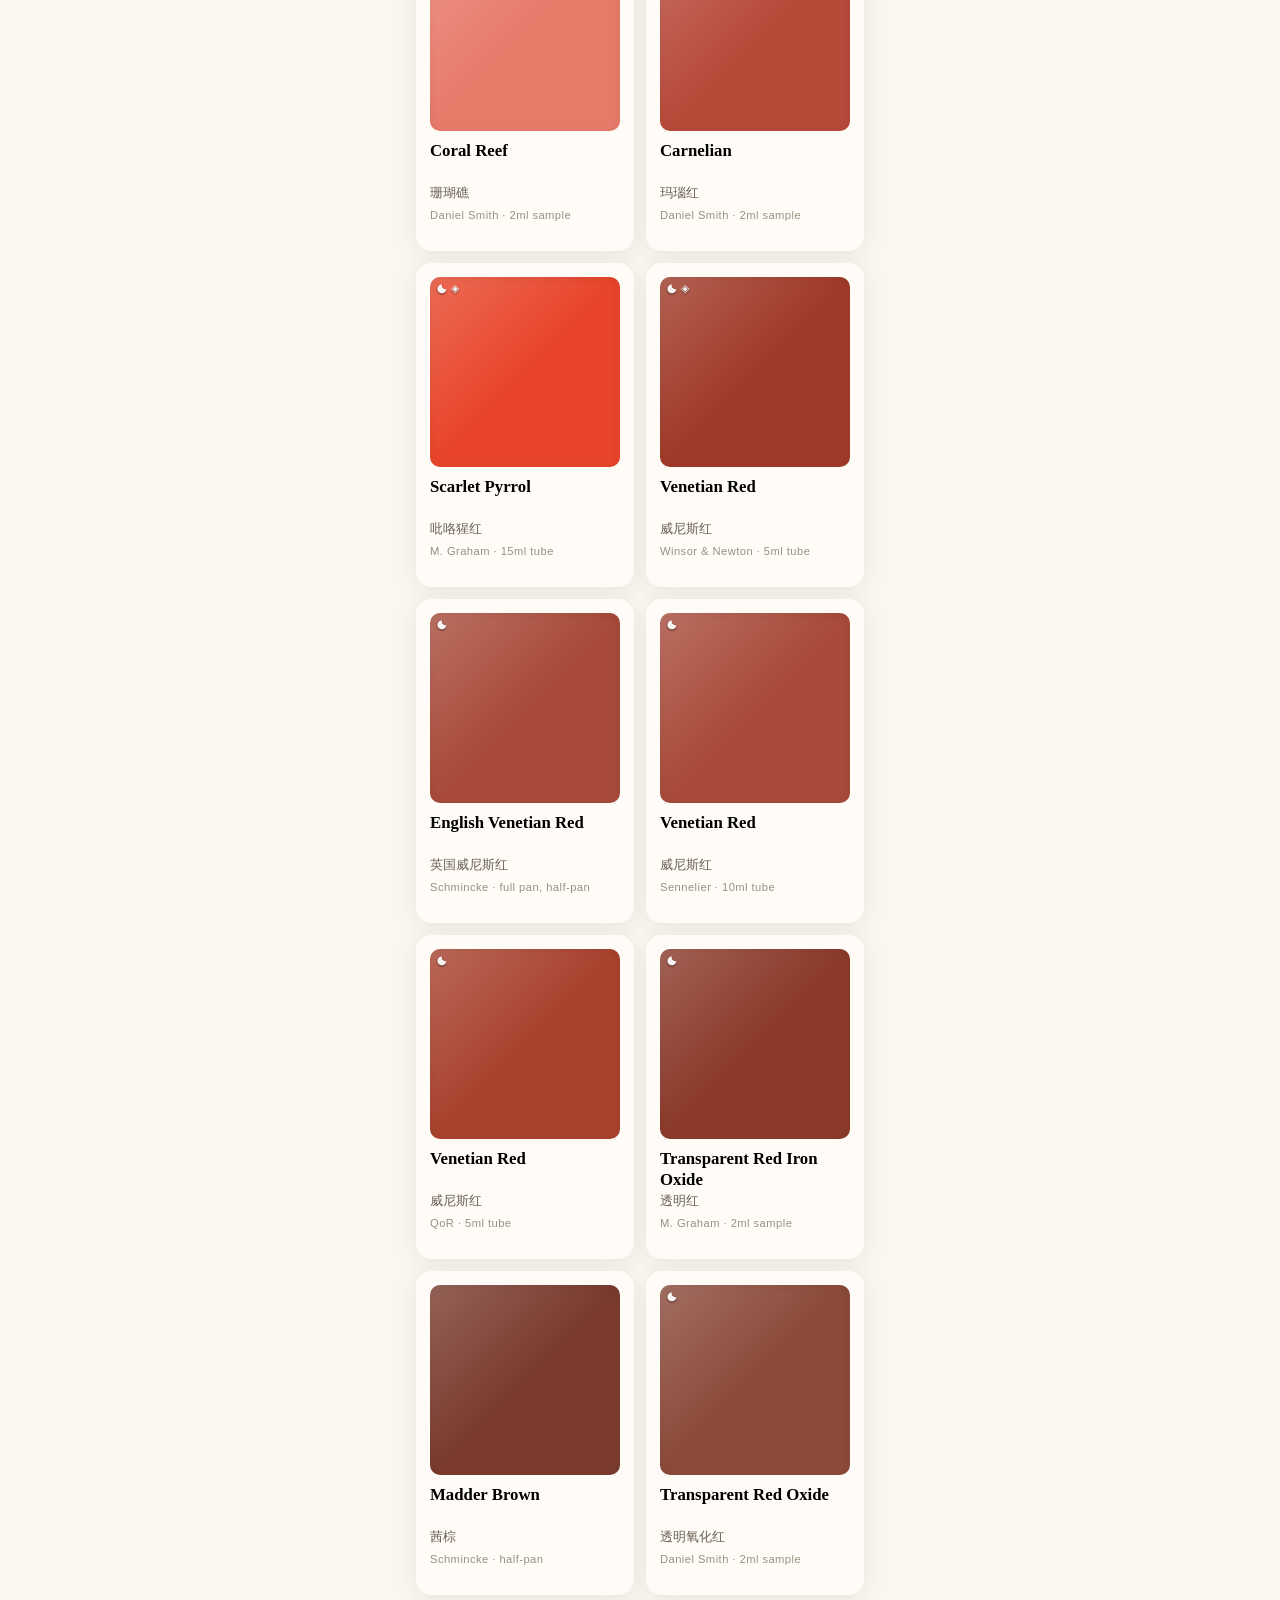
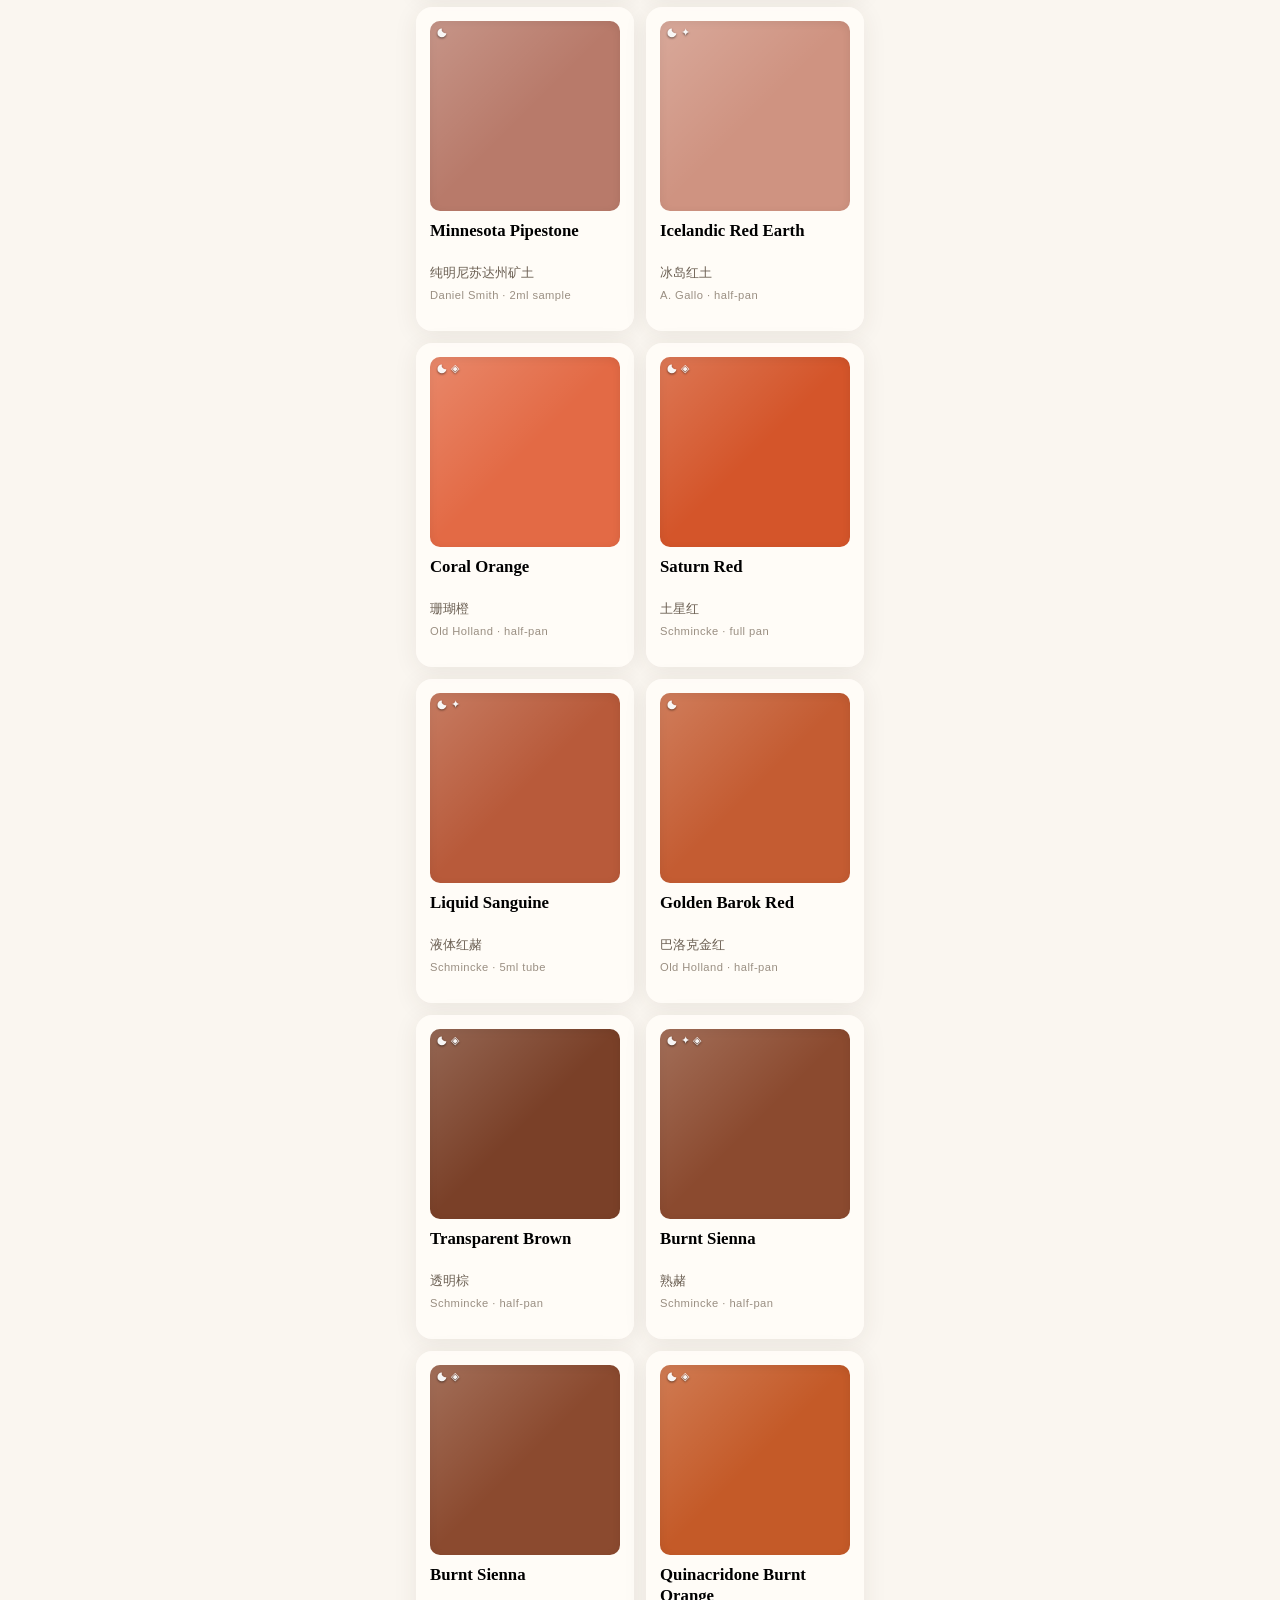
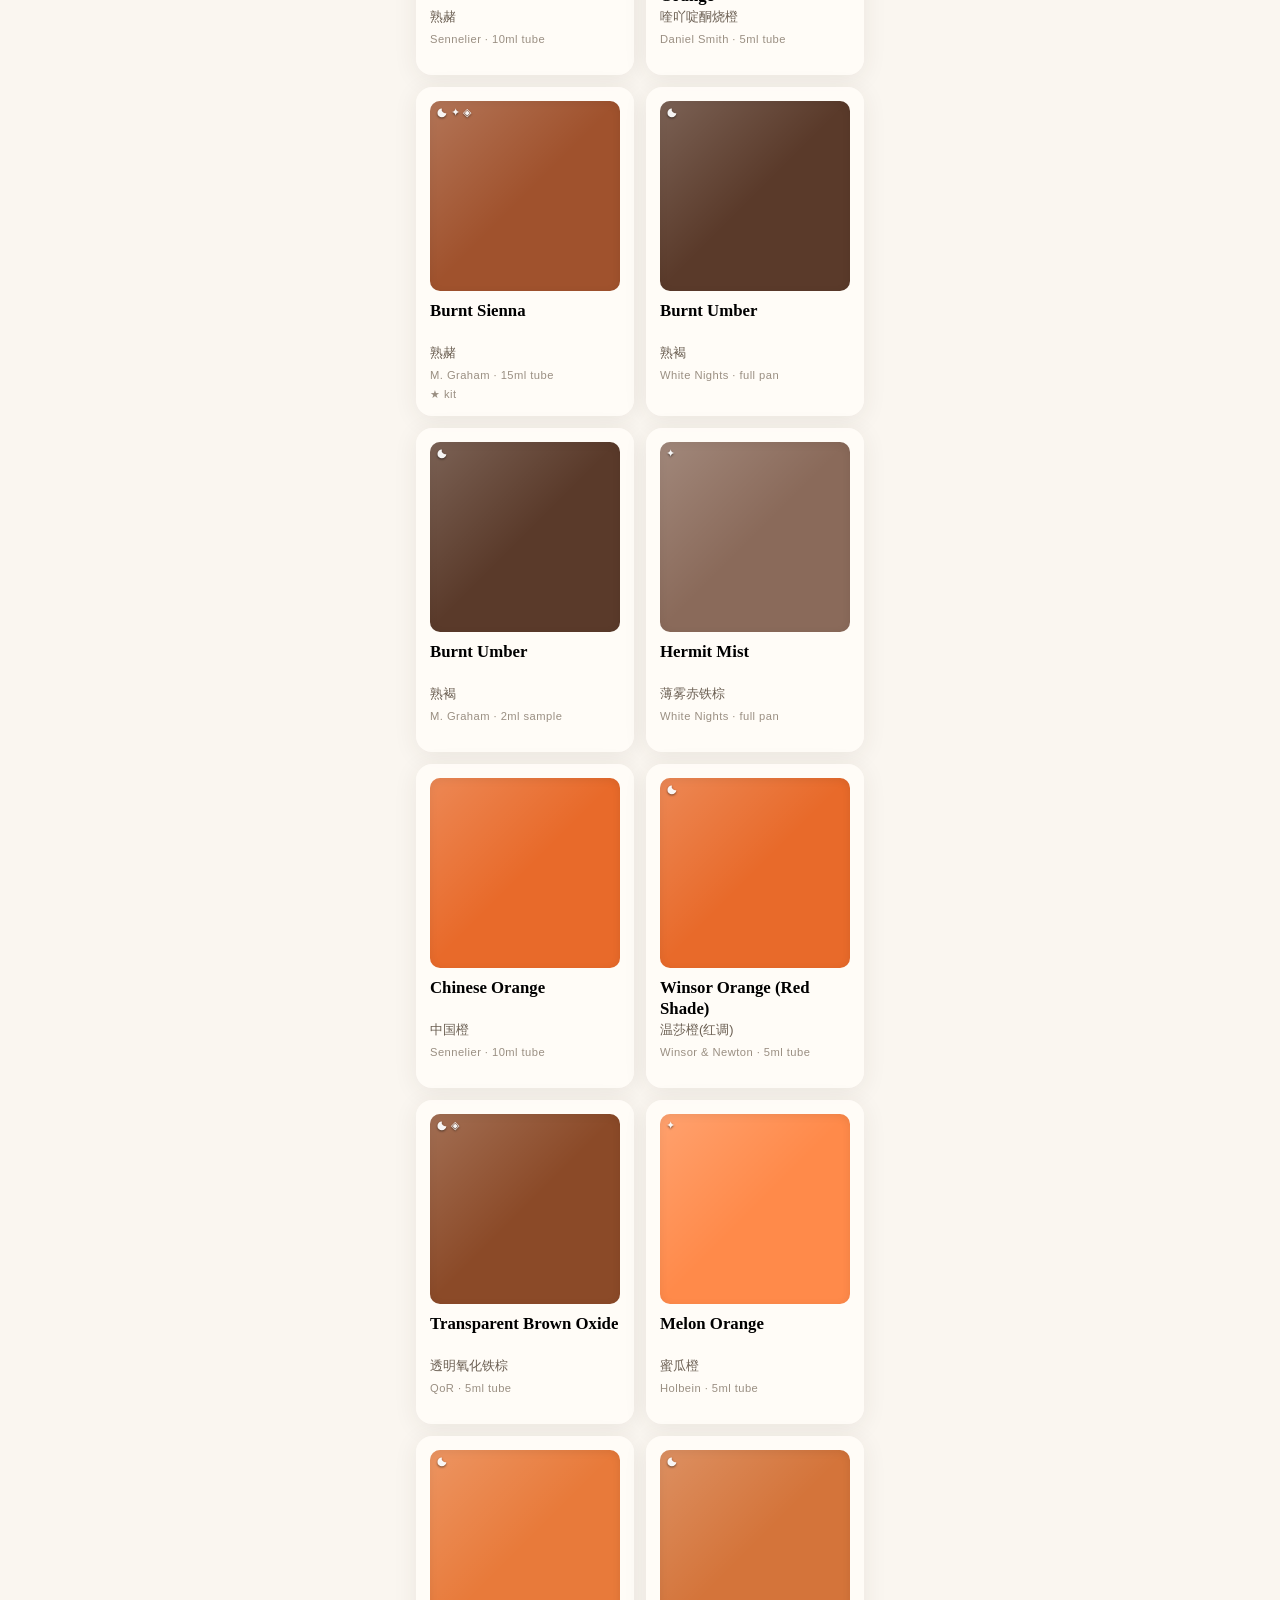
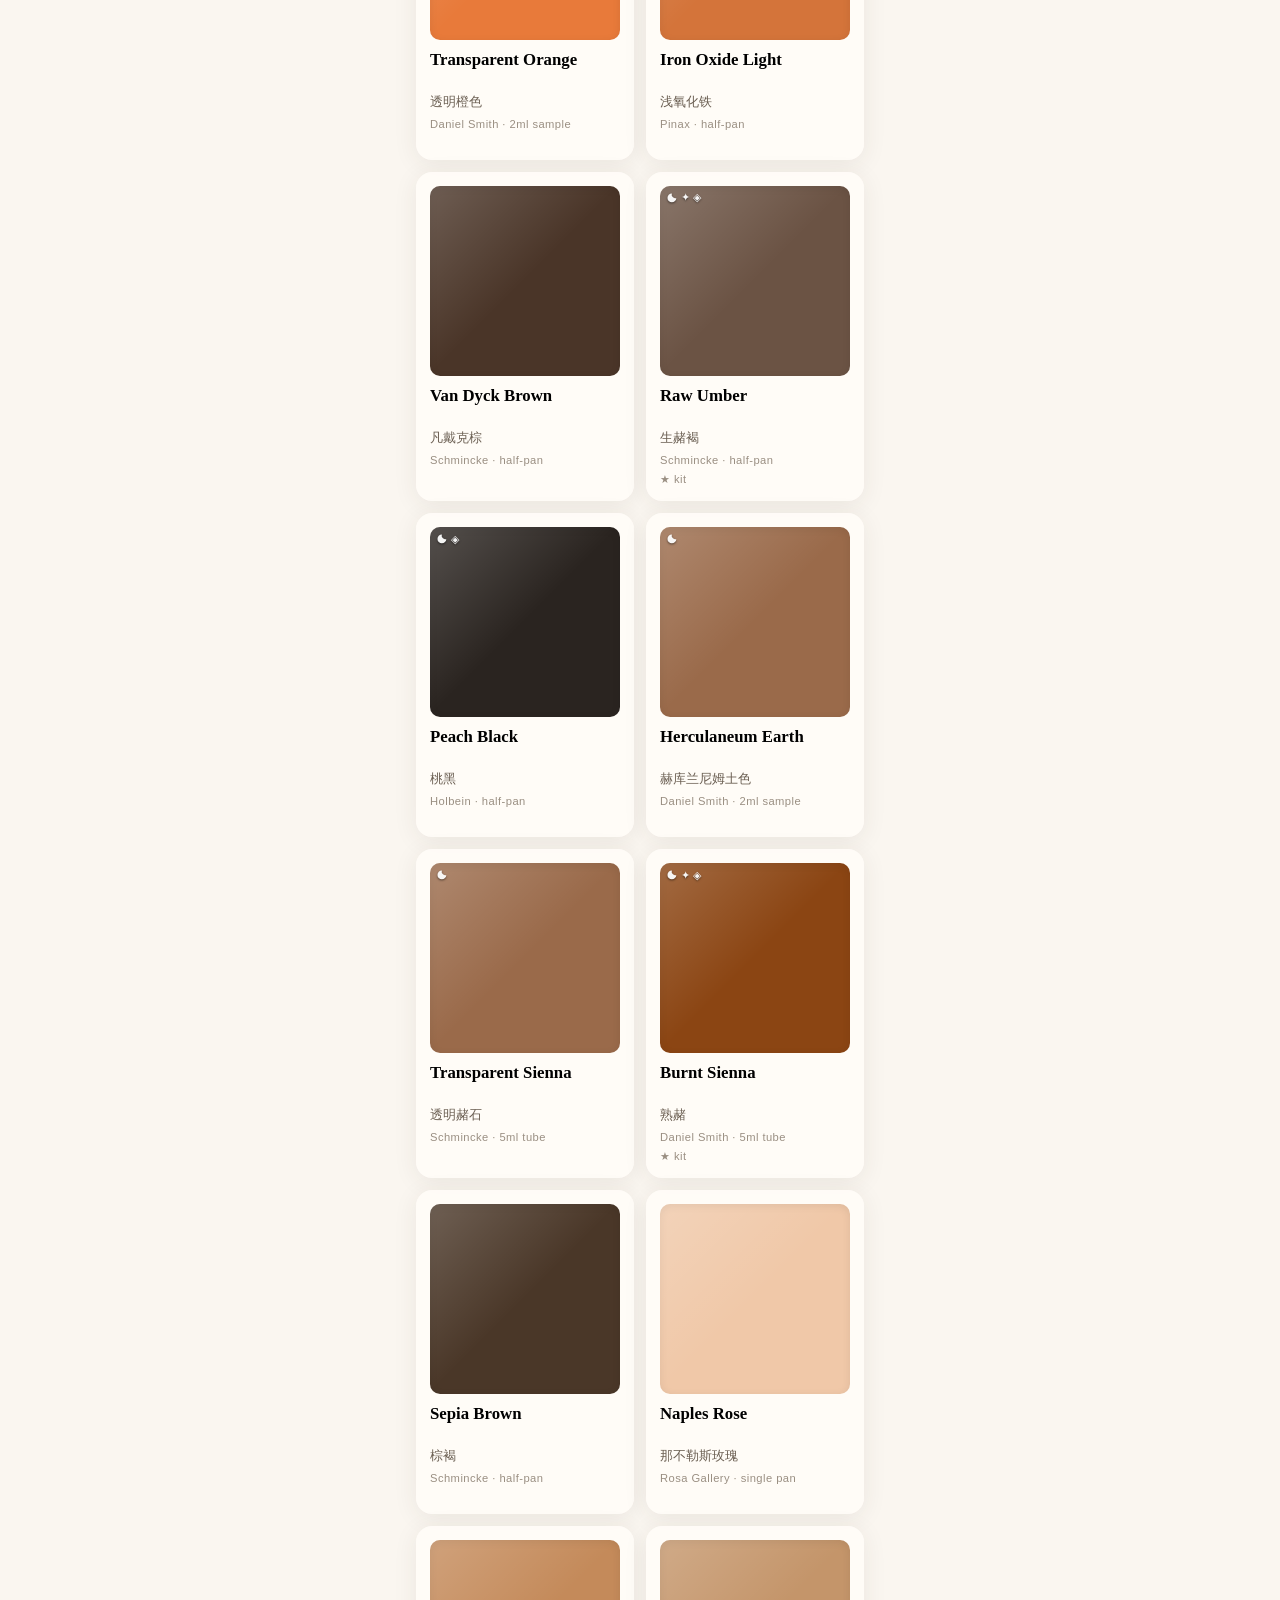
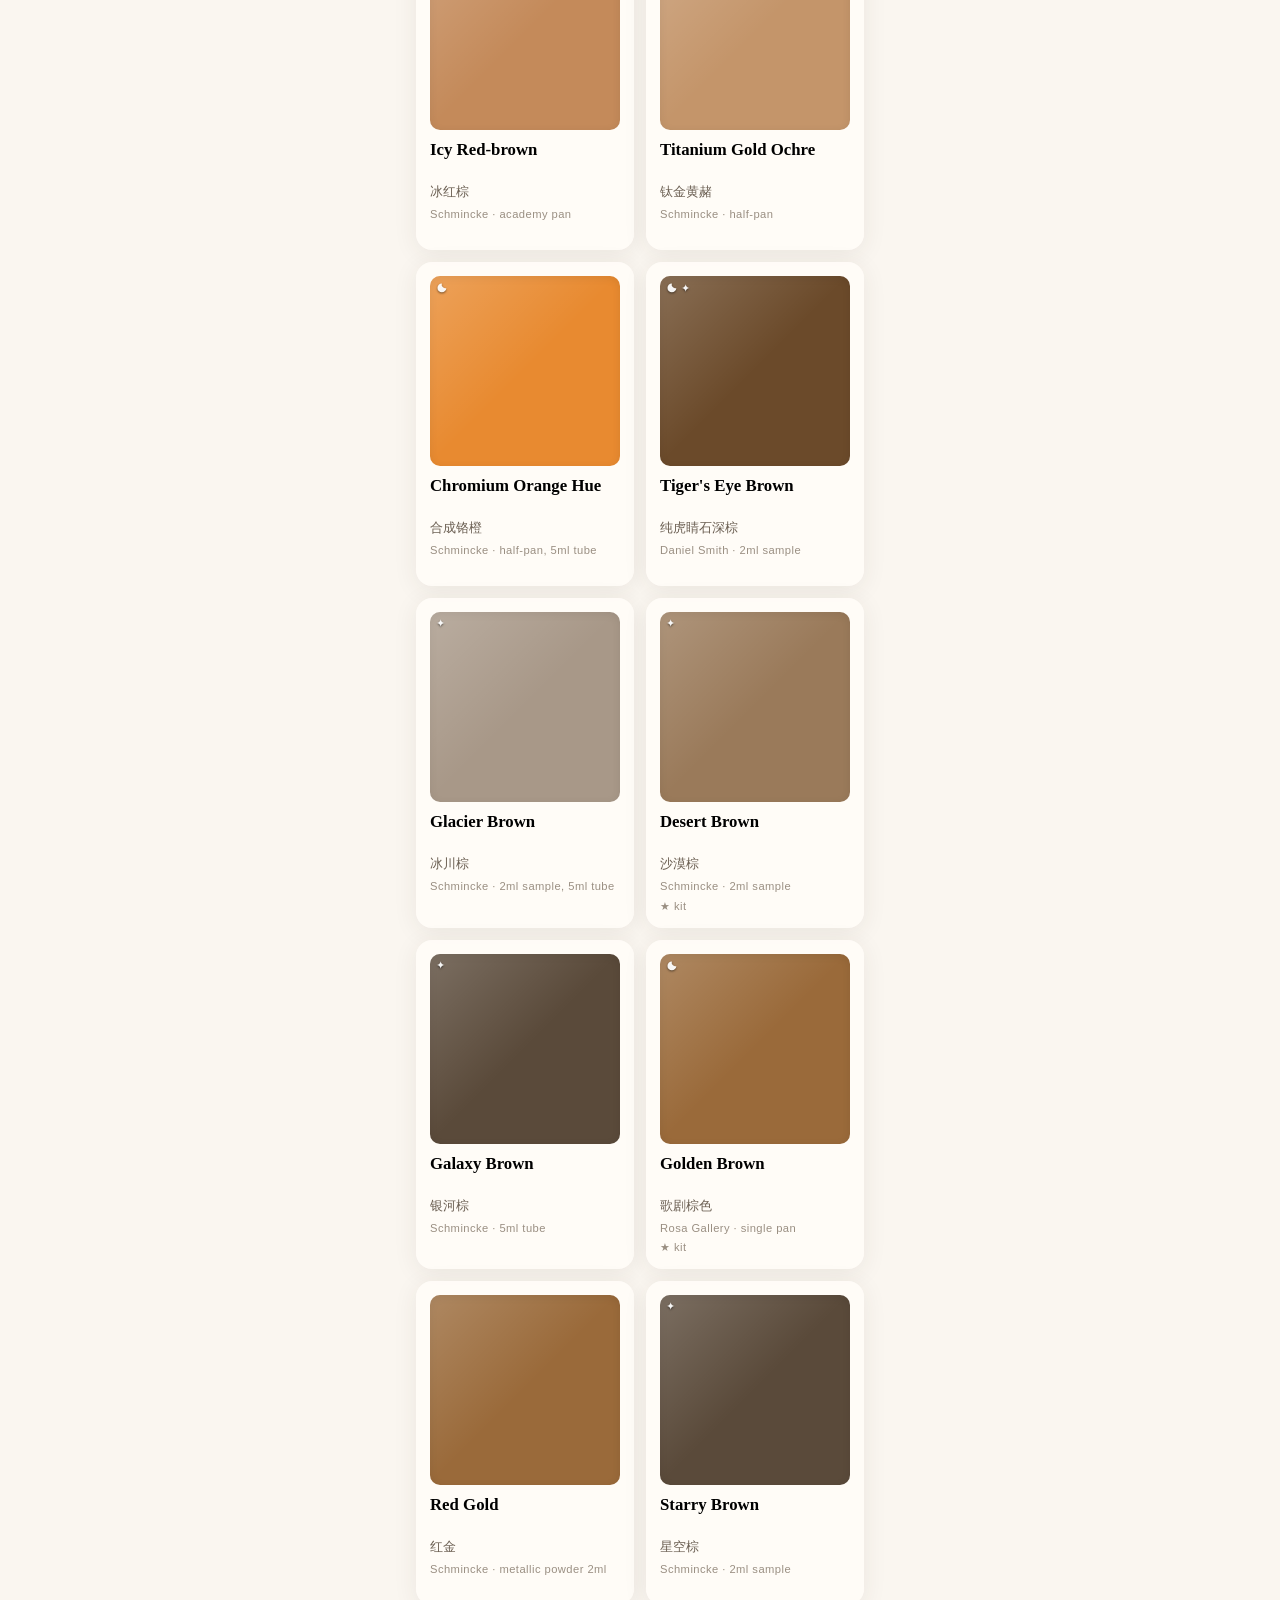
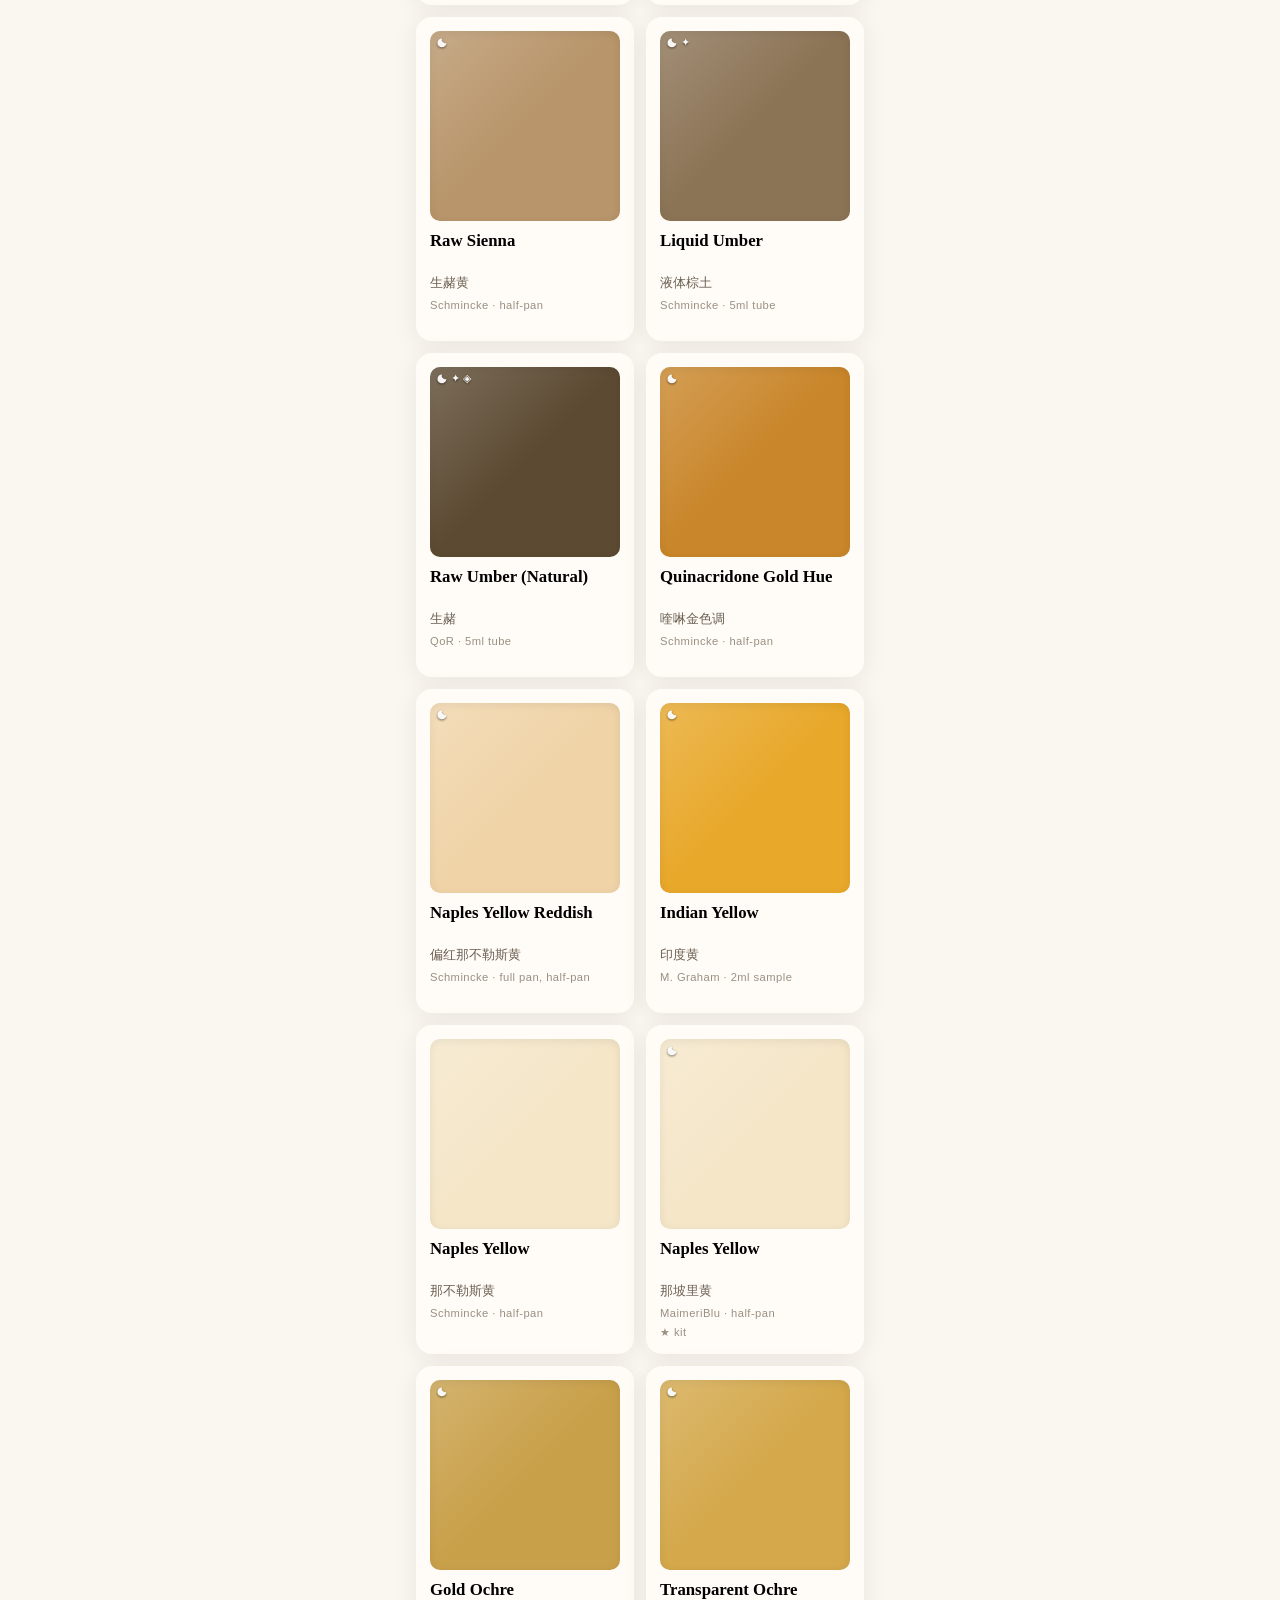
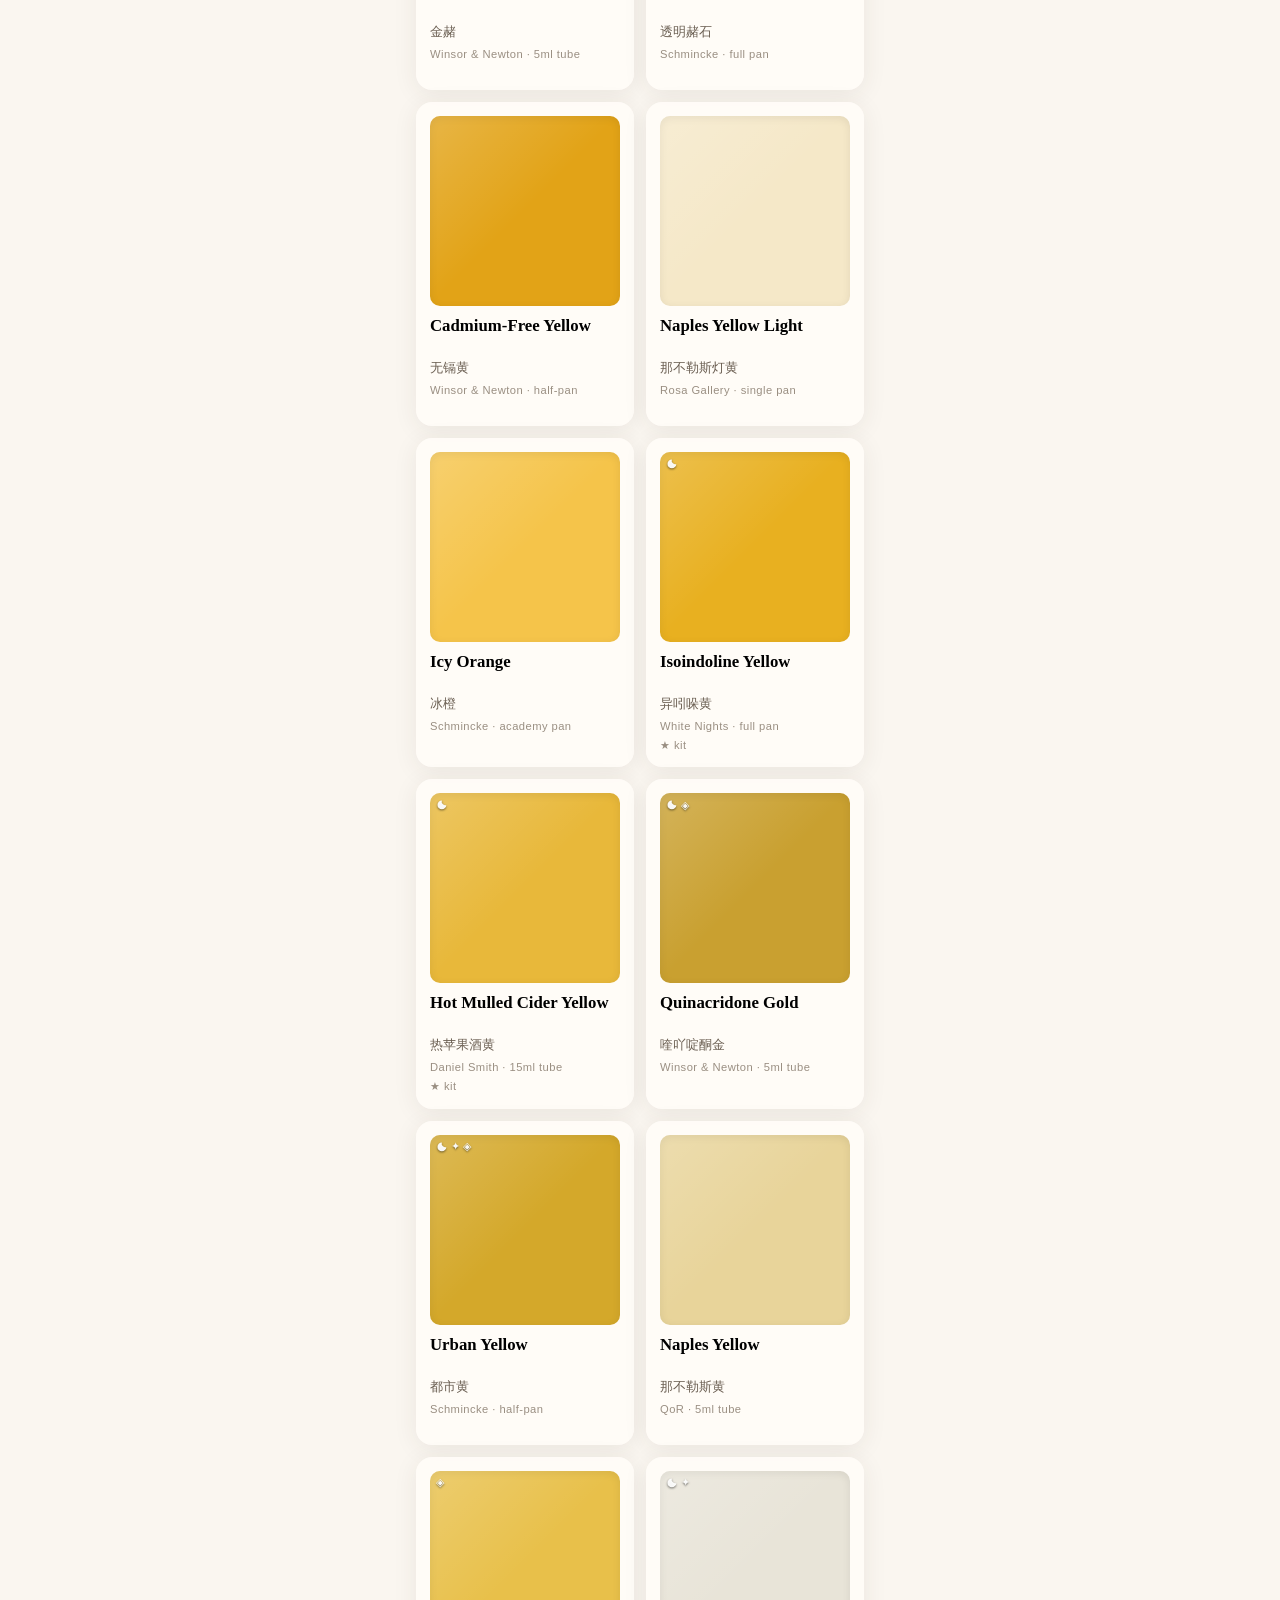
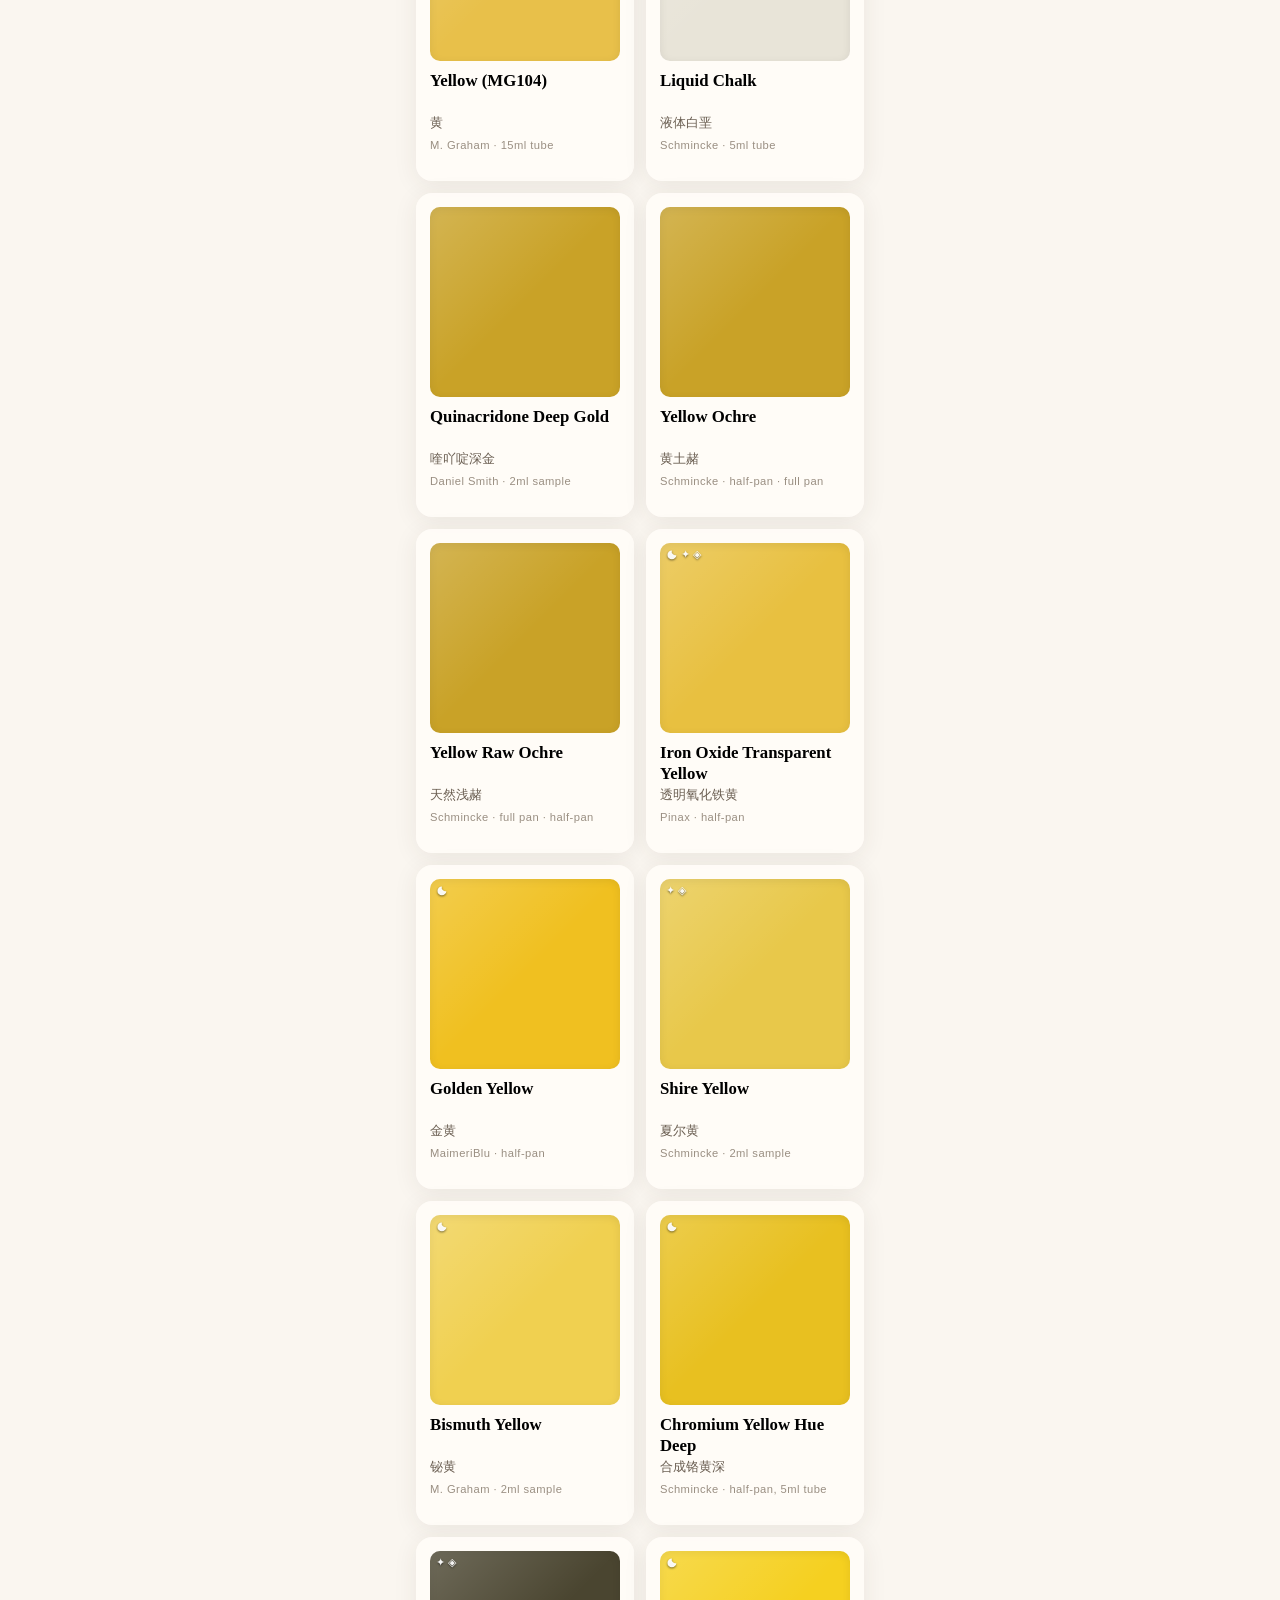
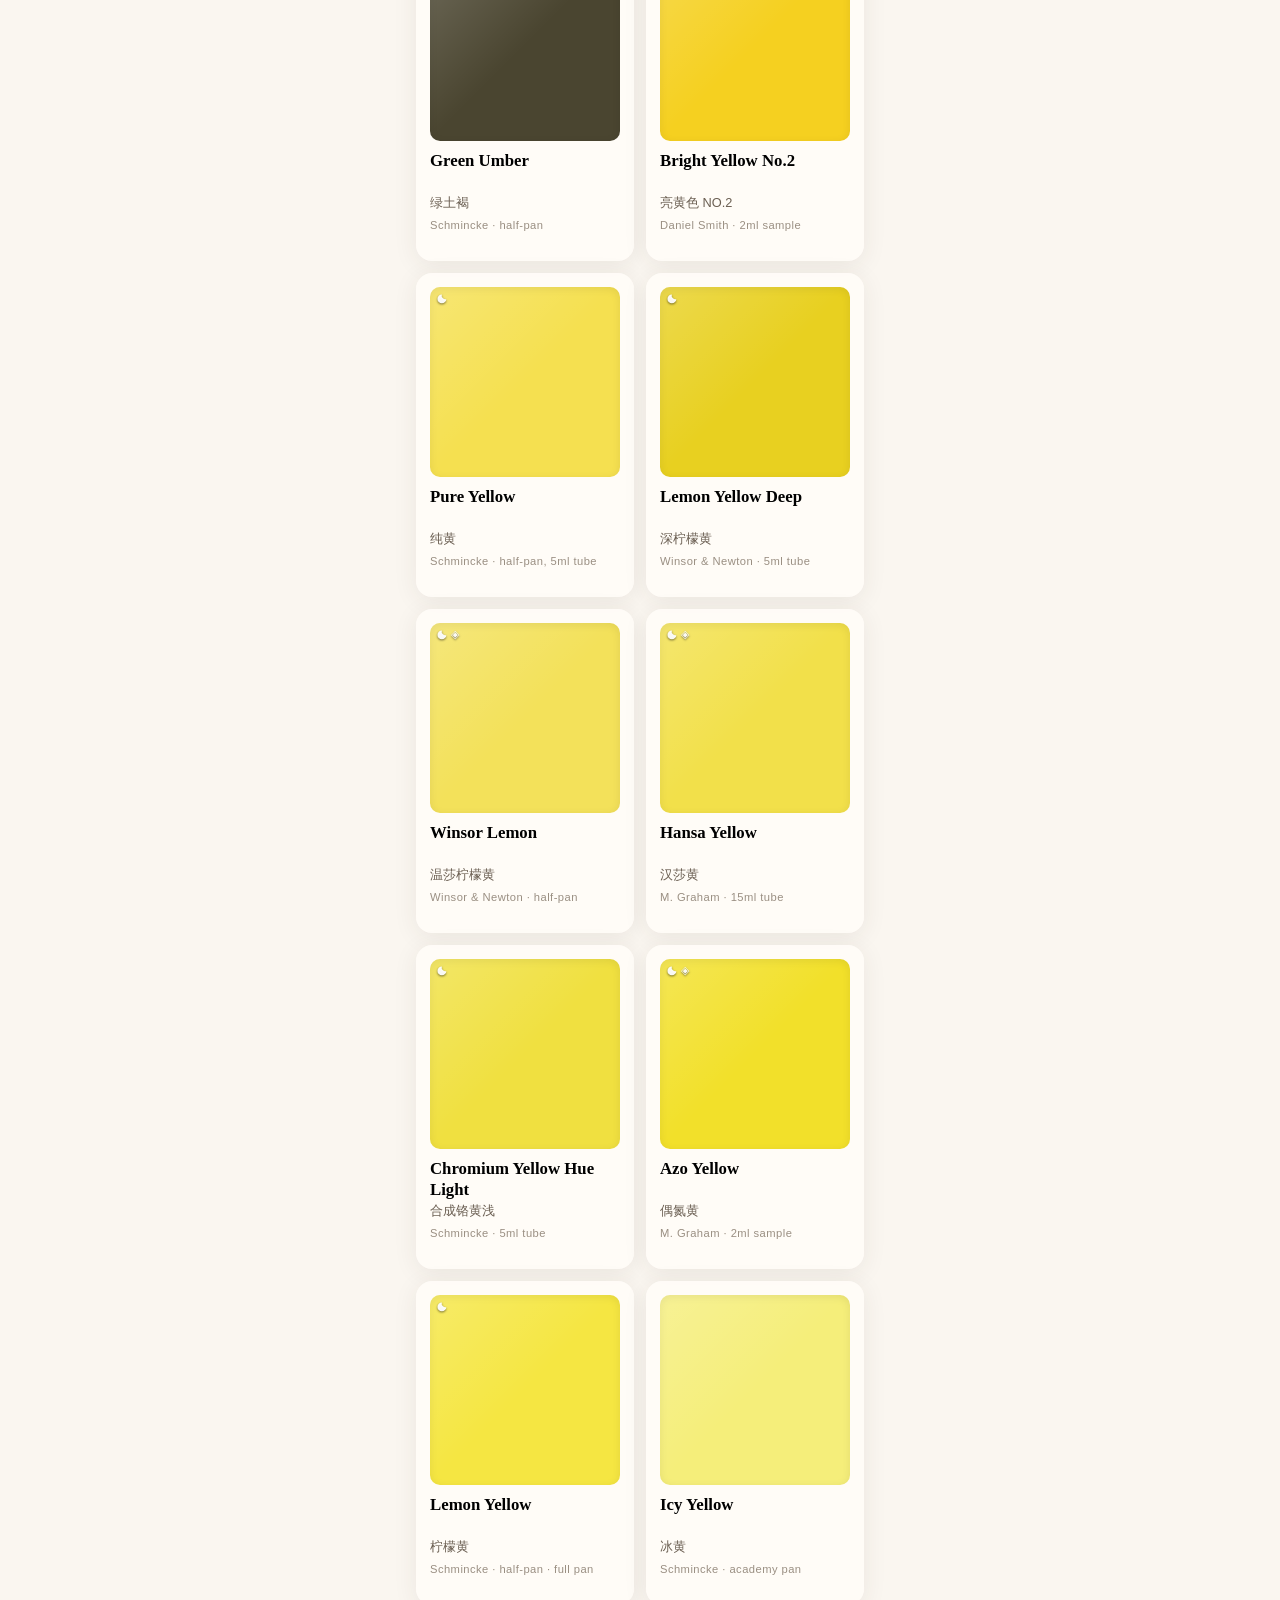
==== commit ab3af154: "v167: add two mixes to each Old Holland dual note Dual advice now names a partner she already owns a" ====
--- a/index.html
+++ b/index.html
@@ -19,7 +19,7 @@
         return;
       }
       // One-time: kill any service worker so a stuck SW cannot pin "Loading studio"
-      var FLAG = "oas-disable-sw-v166";
+      var FLAG = "oas-disable-sw-v167";
       try {
         if (sessionStorage.getItem(FLAG)) return;
         if (!("serviceWorker" in navigator)) {
@@ -53,7 +53,7 @@
   <link rel="apple-touch-icon" href="icons/apple-touch-icon.png" />
   <link rel="icon" type="image/png" sizes="192x192" href="icons/icon-192.png" />
   <link rel="icon" type="image/svg+xml" href="icons/icon.svg" />
-  <link rel="stylesheet" href="css/style.css?v=166" />
+  <link rel="stylesheet" href="css/style.css?v=167" />
 </head>
 <body>
   <p id="stuck-hint" class="load-status" hidden>
@@ -90,7 +90,7 @@
     </div>
     <p class="studio-tagline">watercolor palette & mix lab</p>
     <p class="palette-meta" id="palette-meta"></p>
-    <button type="button" id="app-version-chip" class="version-chip" title="Tap to fetch the latest studio">v166</button>
+    <button type="button" id="app-version-chip" class="version-chip" title="Tap to fetch the latest studio">v167</button>
   </header>
 
   <aside class="caveats-banner" id="caveats-banner" aria-label="Studio notes">
@@ -782,9 +782,9 @@
     </div>
   </dialog>
 
-  <script src="js/mixing.js?v=166" onerror="document.getElementById('load-error').hidden=false;document.getElementById('load-error').textContent='Failed to load mixing.js';document.getElementById('load-status').hidden=true;"></script>
-  <script src="js/data.js?v=166" onerror="document.getElementById('load-error').hidden=false;document.getElementById('load-error').textContent='Failed to load data.js';document.getElementById('load-status').hidden=true;"></script>
-  <script src="js/render.js?v=166" onerror="document.getElementById('load-error').hidden=false;document.getElementById('load-error').textContent='Failed to load render.js';document.getElementById('load-status').hidden=true;"></script>
-  <script src="js/app.js?v=166" onerror="document.getElementById('load-error').hidden=false;document.getElementById('load-error').textContent='Failed to load app.js';document.getElementById('load-status').hidden=true;"></script>
+  <script src="js/mixing.js?v=167" onerror="document.getElementById('load-error').hidden=false;document.getElementById('load-error').textContent='Failed to load mixing.js';document.getElementById('load-status').hidden=true;"></script>
+  <script src="js/data.js?v=167" onerror="document.getElementById('load-error').hidden=false;document.getElementById('load-error').textContent='Failed to load data.js';document.getElementById('load-status').hidden=true;"></script>
+  <script src="js/render.js?v=167" onerror="document.getElementById('load-error').hidden=false;document.getElementById('load-error').textContent='Failed to load render.js';document.getElementById('load-status').hidden=true;"></script>
+  <script src="js/app.js?v=167" onerror="document.getElementById('load-error').hidden=false;document.getElementById('load-error').textContent='Failed to load app.js';document.getElementById('load-status').hidden=true;"></script>
 </body>
 </html>
